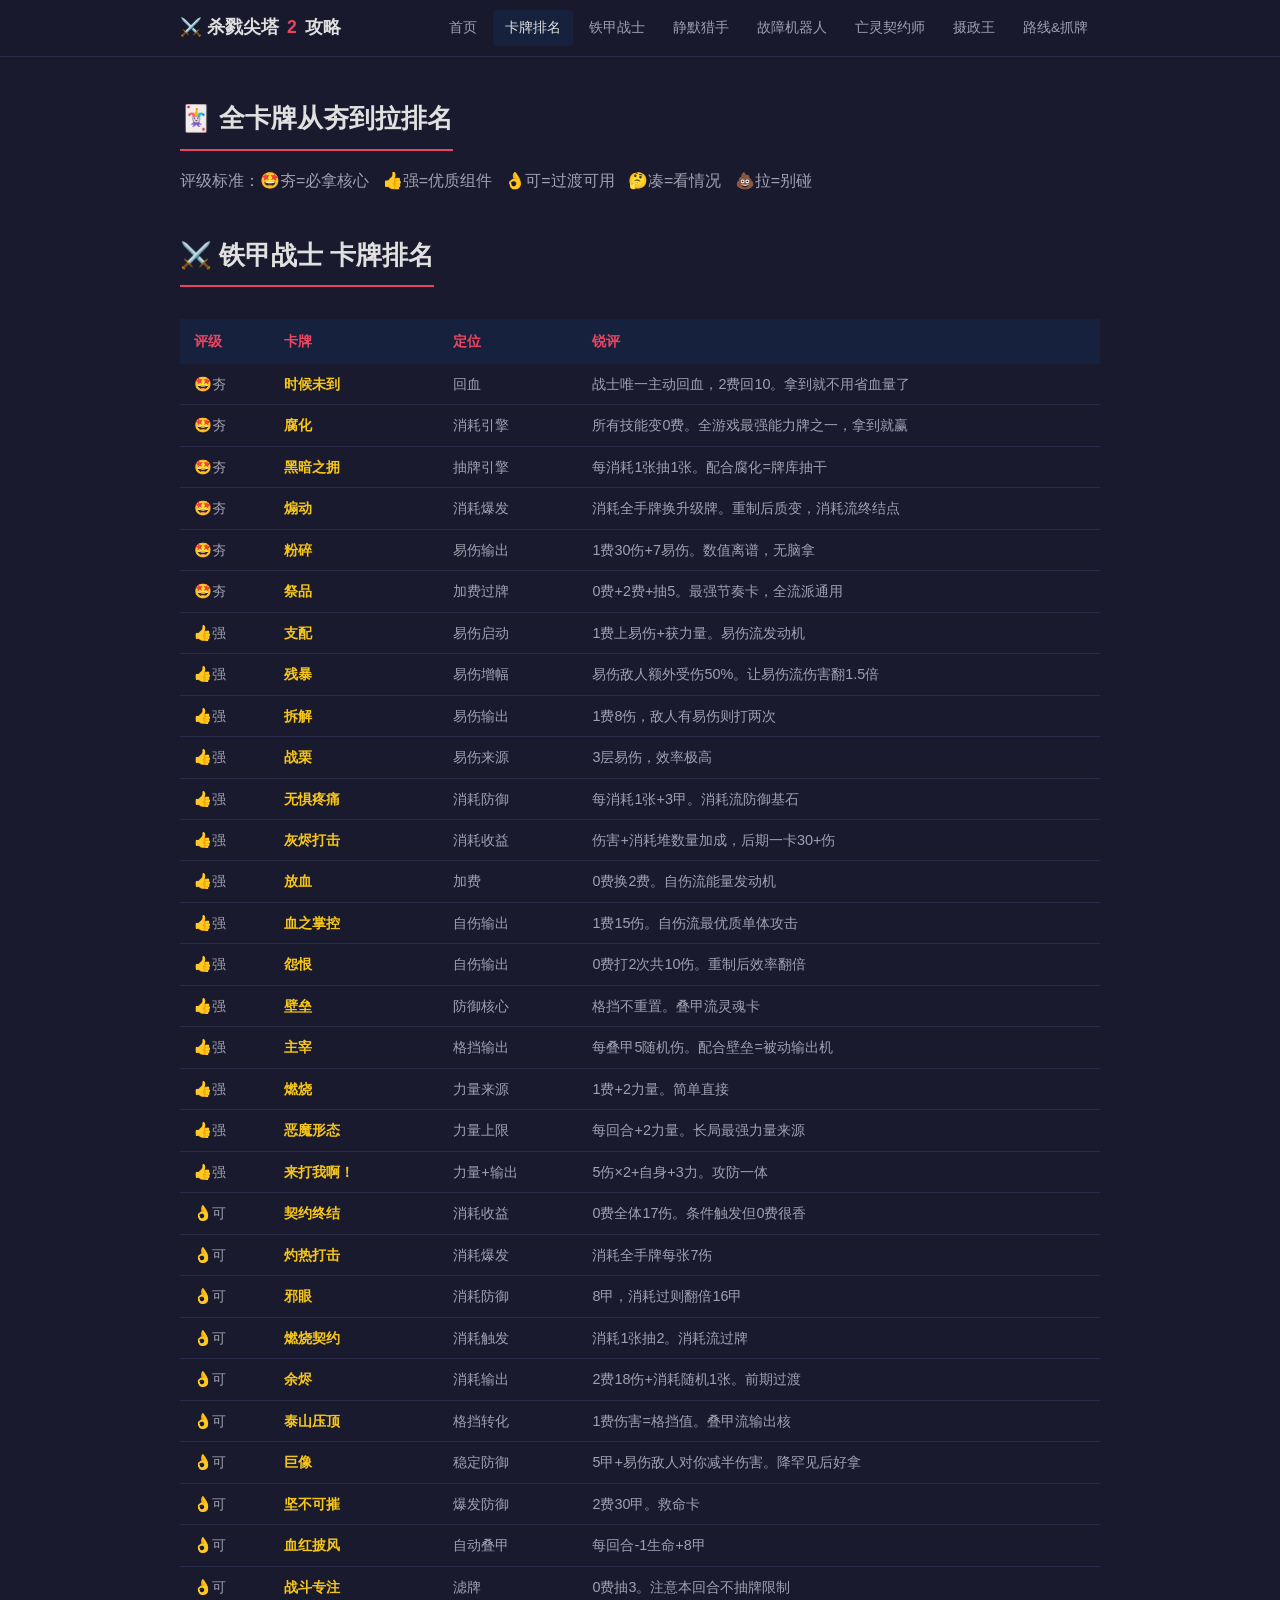
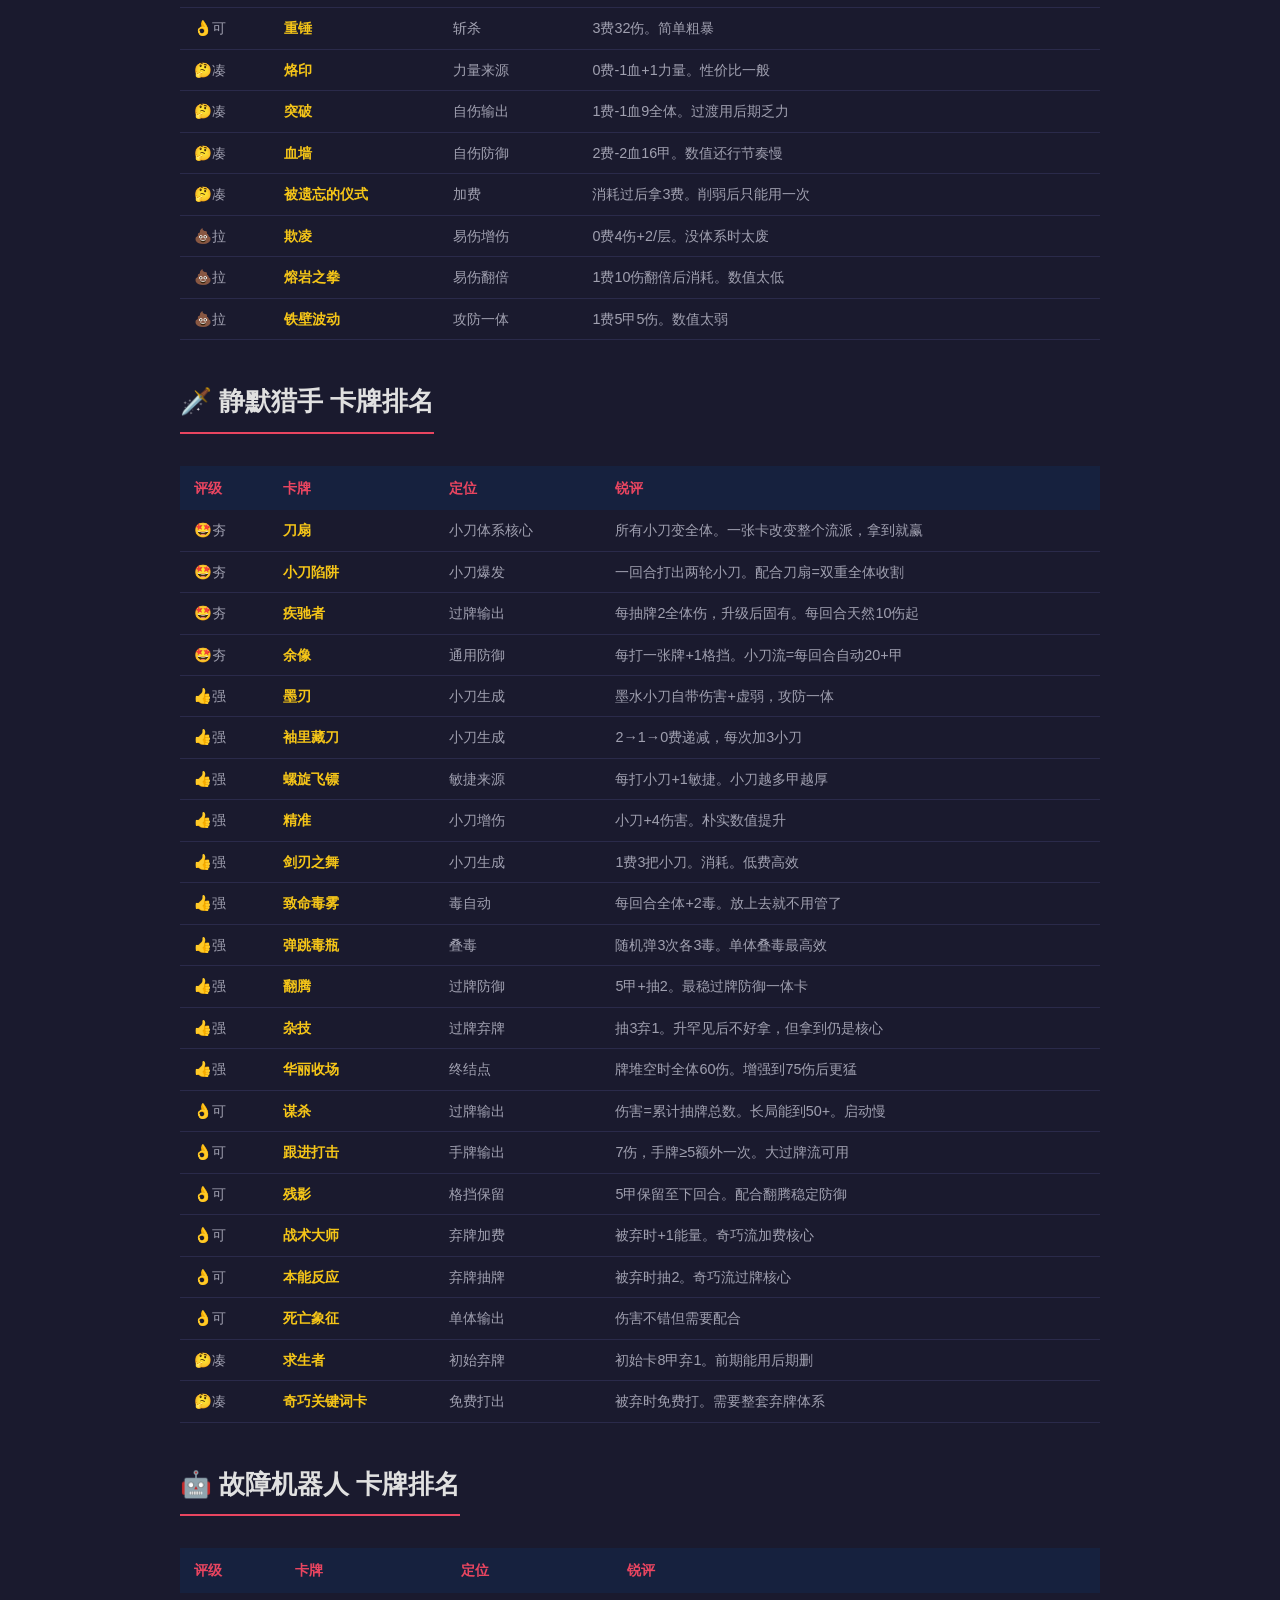
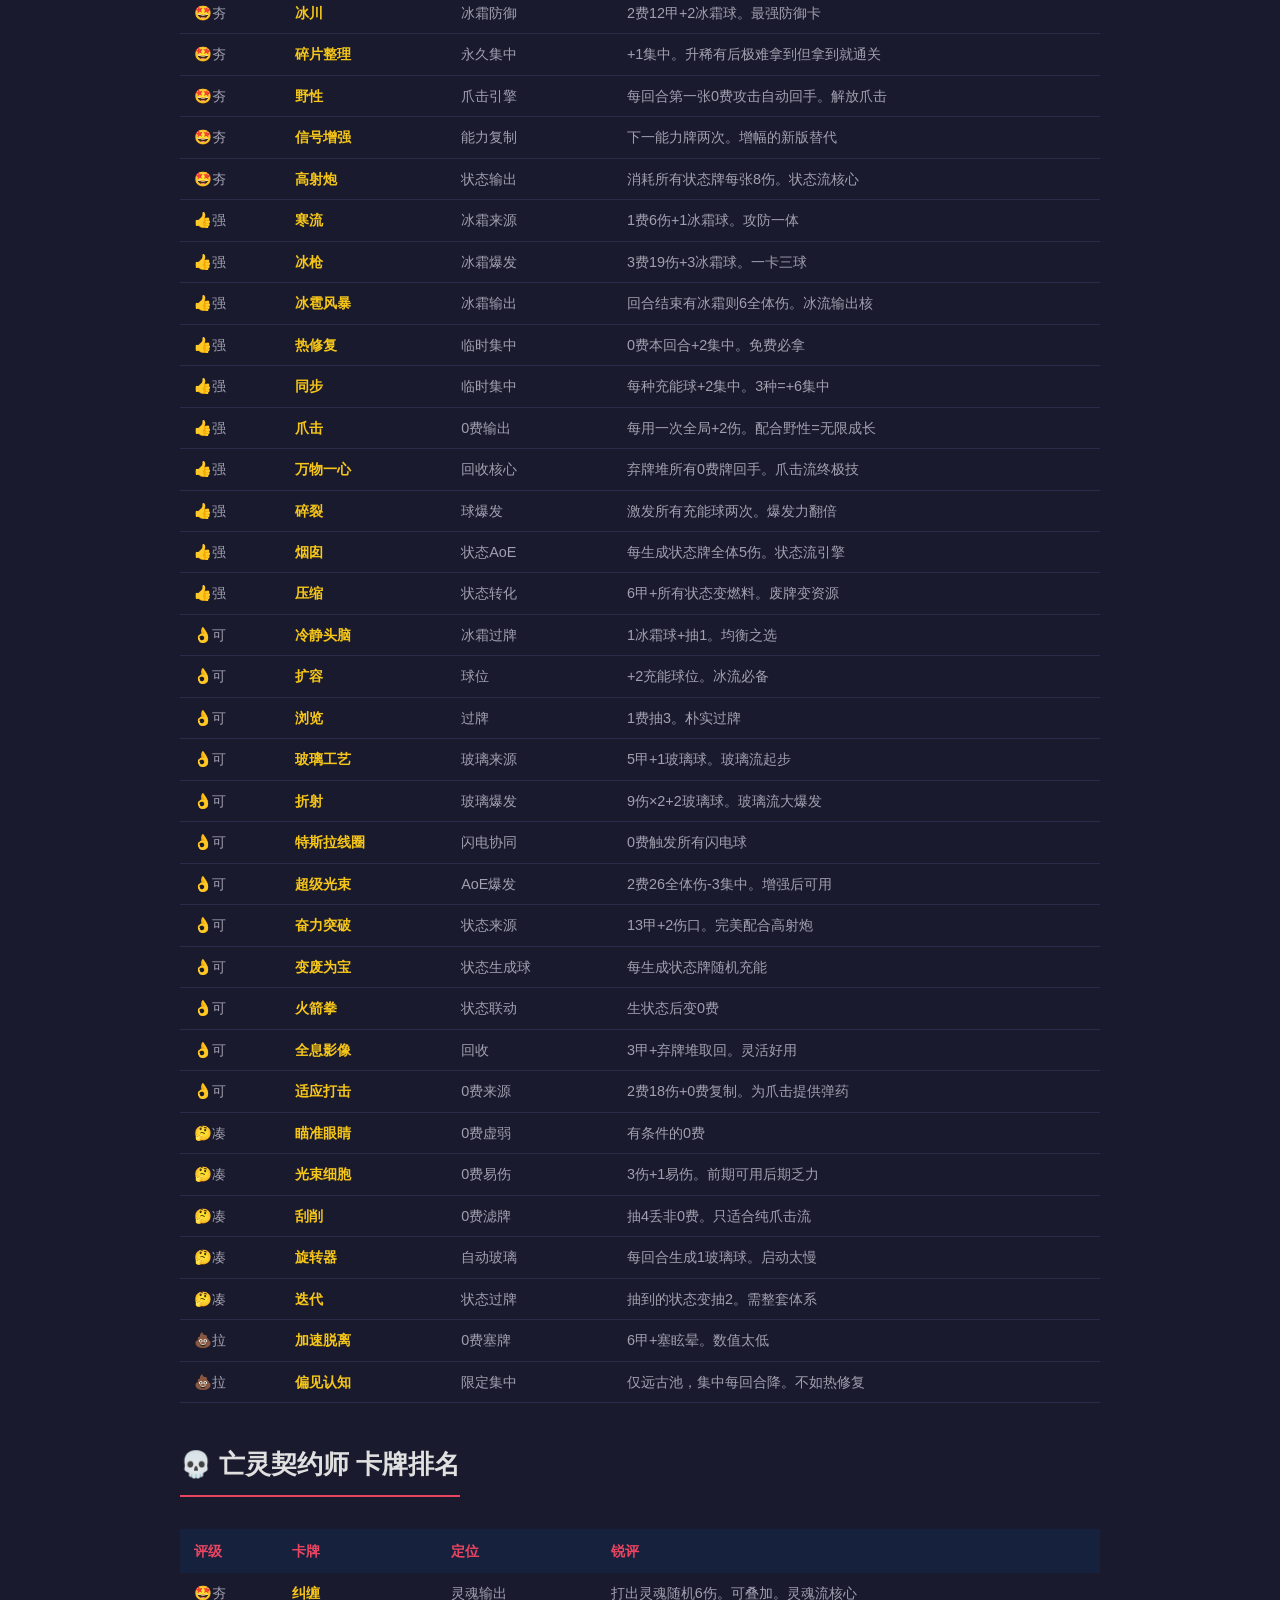
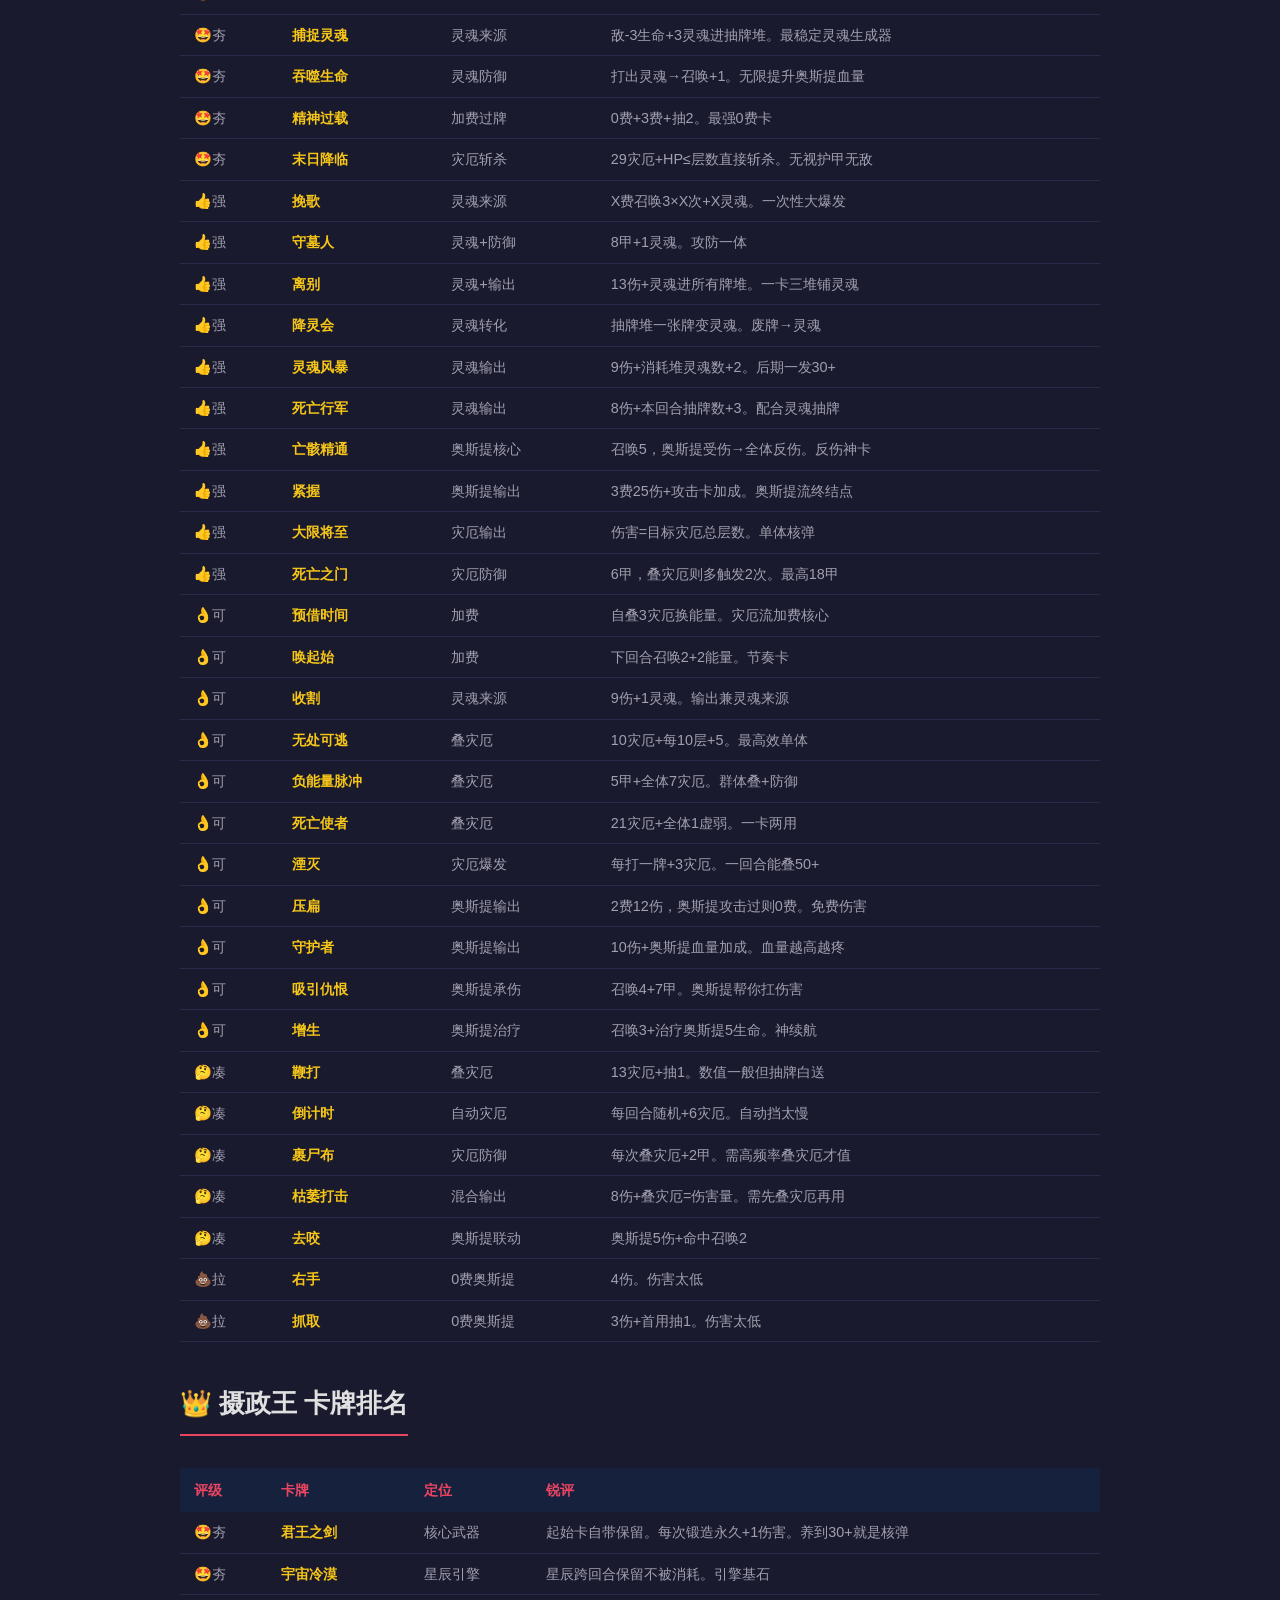
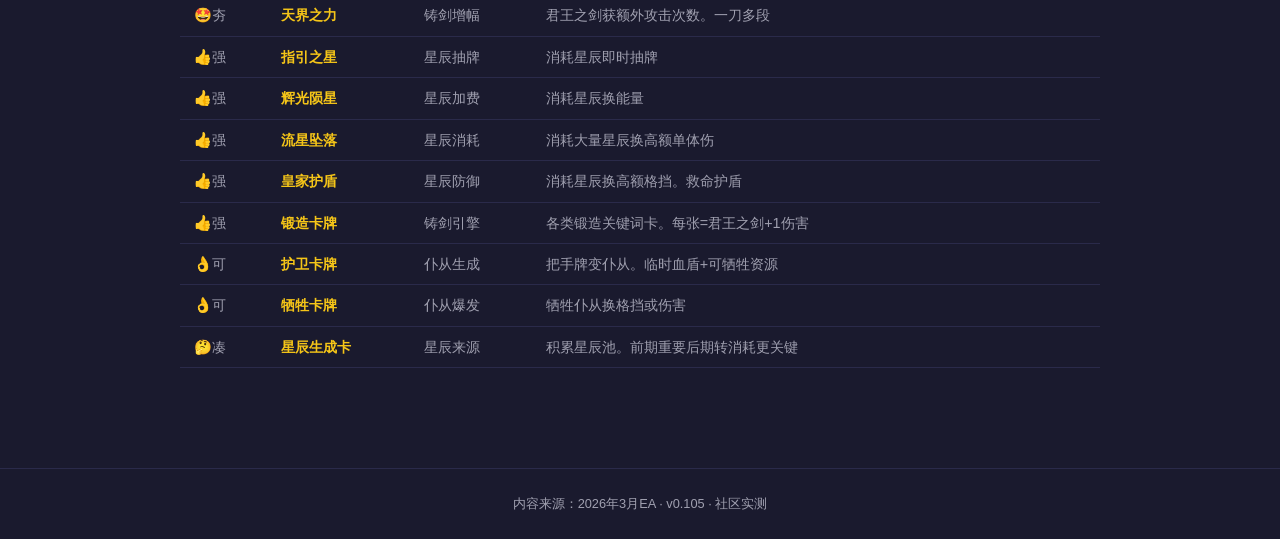
==== cards.html @ 52ce980d "新增独立卡牌排名页 + 修正奇巧/催化剂 + 更新全站导航 - 新增 cards.html：五大角色全部卡牌从夯到拉排名 - 静默猎手：Sly→奇巧，移除催化剂（二代不存在） - 所有页面导航栏新增「" ====
<!DOCTYPE html>
<html lang="zh-CN">
<head>
<meta charset="UTF-8">
<meta name="viewport" content="width=device-width,initial-scale=1.0">
<title>全卡牌从夯到拉排名 - 杀戮尖塔2</title>
<meta name="description" content="杀戮尖塔2五大角色全部卡牌从夯到拉锐评排名：铁甲战士、静默猎手、故障机器人、亡灵契约师、摄政王。哪张必拿、哪张别碰。">
<meta property="og:title" content="全卡牌从夯到拉排名 - 杀戮尖塔2">
<meta property="og:description" content="五大角色全卡牌锐评：🤩夯必拿、👍强推荐、👌可过渡、🤔凑凑合合、💩拉别碰。">
<meta property="og:type" content="website"><meta property="og:locale" content="zh_CN">
<link rel="canonical" href="https://ksp1026-glitch.github.io/slay-the-spire2-guide/cards.html">
<link rel="stylesheet" href="style.css">
</head>
<body>
<nav class="navbar"><div class="inner">
<a href="index.html" class="logo">⚔️ 杀戮尖塔<span>2</span> 攻略</a>
<div class="nav-links">
<a href="index.html">首页</a><a href="cards.html" class="active">卡牌排名</a><a href="ironclad.html">铁甲战士</a><a href="silent.html">静默猎手</a><a href="defect.html">故障机器人</a><a href="necrobinder.html">亡灵契约师</a><a href="regent.html">摄政王</a><a href="strategy.html">路线&抓牌</a>
</div></div></nav>
<div class="content" style="margin-top:30px;">

<div class="section">
<h2>🃏 全卡牌从夯到拉排名</h2>
<p>评级标准：🤩夯=必拿核心 &nbsp; 👍强=优质组件 &nbsp; 👌可=过渡可用 &nbsp; 🤔凑=看情况 &nbsp; 💩拉=别碰</p>
</div>

<!-- 铁甲战士 -->
<div class="section">
<h2>⚔️ 铁甲战士 卡牌排名</h2>
<table class="card-table">
<thead><tr><th>评级</th><th>卡牌</th><th>定位</th><th>锐评</th></tr></thead>
<tbody>
<tr><td>🤩夯</td><td class="card-name">时候未到</td><td>回血</td><td>战士唯一主动回血，2费回10。拿到就不用省血量了</td></tr>
<tr><td>🤩夯</td><td class="card-name">腐化</td><td>消耗引擎</td><td>所有技能变0费。全游戏最强能力牌之一，拿到就赢</td></tr>
<tr><td>🤩夯</td><td class="card-name">黑暗之拥</td><td>抽牌引擎</td><td>每消耗1张抽1张。配合腐化=牌库抽干</td></tr>
<tr><td>🤩夯</td><td class="card-name">煽动</td><td>消耗爆发</td><td>消耗全手牌换升级牌。重制后质变，消耗流终结点</td></tr>
<tr><td>🤩夯</td><td class="card-name">粉碎</td><td>易伤输出</td><td>1费30伤+7易伤。数值离谱，无脑拿</td></tr>
<tr><td>🤩夯</td><td class="card-name">祭品</td><td>加费过牌</td><td>0费+2费+抽5。最强节奏卡，全流派通用</td></tr>
<tr><td>👍强</td><td class="card-name">支配</td><td>易伤启动</td><td>1费上易伤+获力量。易伤流发动机</td></tr>
<tr><td>👍强</td><td class="card-name">残暴</td><td>易伤增幅</td><td>易伤敌人额外受伤50%。让易伤流伤害翻1.5倍</td></tr>
<tr><td>👍强</td><td class="card-name">拆解</td><td>易伤输出</td><td>1费8伤，敌人有易伤则打两次</td></tr>
<tr><td>👍强</td><td class="card-name">战栗</td><td>易伤来源</td><td>3层易伤，效率极高</td></tr>
<tr><td>👍强</td><td class="card-name">无惧疼痛</td><td>消耗防御</td><td>每消耗1张+3甲。消耗流防御基石</td></tr>
<tr><td>👍强</td><td class="card-name">灰烬打击</td><td>消耗收益</td><td>伤害+消耗堆数量加成，后期一卡30+伤</td></tr>
<tr><td>👍强</td><td class="card-name">放血</td><td>加费</td><td>0费换2费。自伤流能量发动机</td></tr>
<tr><td>👍强</td><td class="card-name">血之掌控</td><td>自伤输出</td><td>1费15伤。自伤流最优质单体攻击</td></tr>
<tr><td>👍强</td><td class="card-name">怨恨</td><td>自伤输出</td><td>0费打2次共10伤。重制后效率翻倍</td></tr>
<tr><td>👍强</td><td class="card-name">壁垒</td><td>防御核心</td><td>格挡不重置。叠甲流灵魂卡</td></tr>
<tr><td>👍强</td><td class="card-name">主宰</td><td>格挡输出</td><td>每叠甲5随机伤。配合壁垒=被动输出机</td></tr>
<tr><td>👍强</td><td class="card-name">燃烧</td><td>力量来源</td><td>1费+2力量。简单直接</td></tr>
<tr><td>👍强</td><td class="card-name">恶魔形态</td><td>力量上限</td><td>每回合+2力量。长局最强力量来源</td></tr>
<tr><td>👍强</td><td class="card-name">来打我啊！</td><td>力量+输出</td><td>5伤×2+自身+3力。攻防一体</td></tr>
<tr><td>👌可</td><td class="card-name">契约终结</td><td>消耗收益</td><td>0费全体17伤。条件触发但0费很香</td></tr>
<tr><td>👌可</td><td class="card-name">灼热打击</td><td>消耗爆发</td><td>消耗全手牌每张7伤</td></tr>
<tr><td>👌可</td><td class="card-name">邪眼</td><td>消耗防御</td><td>8甲，消耗过则翻倍16甲</td></tr>
<tr><td>👌可</td><td class="card-name">燃烧契约</td><td>消耗触发</td><td>消耗1张抽2。消耗流过牌</td></tr>
<tr><td>👌可</td><td class="card-name">余烬</td><td>消耗输出</td><td>2费18伤+消耗随机1张。前期过渡</td></tr>
<tr><td>👌可</td><td class="card-name">泰山压顶</td><td>格挡转化</td><td>1费伤害=格挡值。叠甲流输出核</td></tr>
<tr><td>👌可</td><td class="card-name">巨像</td><td>稳定防御</td><td>5甲+易伤敌人对你减半伤害。降罕见后好拿</td></tr>
<tr><td>👌可</td><td class="card-name">坚不可摧</td><td>爆发防御</td><td>2费30甲。救命卡</td></tr>
<tr><td>👌可</td><td class="card-name">血红披风</td><td>自动叠甲</td><td>每回合-1生命+8甲</td></tr>
<tr><td>👌可</td><td class="card-name">战斗专注</td><td>滤牌</td><td>0费抽3。注意本回合不抽牌限制</td></tr>
<tr><td>👌可</td><td class="card-name">重锤</td><td>斩杀</td><td>3费32伤。简单粗暴</td></tr>
<tr><td>🤔凑</td><td class="card-name">烙印</td><td>力量来源</td><td>0费-1血+1力量。性价比一般</td></tr>
<tr><td>🤔凑</td><td class="card-name">突破</td><td>自伤输出</td><td>1费-1血9全体。过渡用后期乏力</td></tr>
<tr><td>🤔凑</td><td class="card-name">血墙</td><td>自伤防御</td><td>2费-2血16甲。数值还行节奏慢</td></tr>
<tr><td>🤔凑</td><td class="card-name">被遗忘的仪式</td><td>加费</td><td>消耗过后拿3费。削弱后只能用一次</td></tr>
<tr><td>💩拉</td><td class="card-name">欺凌</td><td>易伤增伤</td><td>0费4伤+2/层。没体系时太废</td></tr>
<tr><td>💩拉</td><td class="card-name">熔岩之拳</td><td>易伤翻倍</td><td>1费10伤翻倍后消耗。数值太低</td></tr>
<tr><td>💩拉</td><td class="card-name">铁壁波动</td><td>攻防一体</td><td>1费5甲5伤。数值太弱</td></tr>
</tbody>
</table>
</div>

<!-- 静默猎手 -->
<div class="section">
<h2>🗡️ 静默猎手 卡牌排名</h2>
<table class="card-table">
<thead><tr><th>评级</th><th>卡牌</th><th>定位</th><th>锐评</th></tr></thead>
<tbody>
<tr><td>🤩夯</td><td class="card-name">刀扇</td><td>小刀体系核心</td><td>所有小刀变全体。一张卡改变整个流派，拿到就赢</td></tr>
<tr><td>🤩夯</td><td class="card-name">小刀陷阱</td><td>小刀爆发</td><td>一回合打出两轮小刀。配合刀扇=双重全体收割</td></tr>
<tr><td>🤩夯</td><td class="card-name">疾驰者</td><td>过牌输出</td><td>每抽牌2全体伤，升级后固有。每回合天然10伤起</td></tr>
<tr><td>🤩夯</td><td class="card-name">余像</td><td>通用防御</td><td>每打一张牌+1格挡。小刀流=每回合自动20+甲</td></tr>
<tr><td>👍强</td><td class="card-name">墨刃</td><td>小刀生成</td><td>墨水小刀自带伤害+虚弱，攻防一体</td></tr>
<tr><td>👍强</td><td class="card-name">袖里藏刀</td><td>小刀生成</td><td>2→1→0费递减，每次加3小刀</td></tr>
<tr><td>👍强</td><td class="card-name">螺旋飞镖</td><td>敏捷来源</td><td>每打小刀+1敏捷。小刀越多甲越厚</td></tr>
<tr><td>👍强</td><td class="card-name">精准</td><td>小刀增伤</td><td>小刀+4伤害。朴实数值提升</td></tr>
<tr><td>👍强</td><td class="card-name">剑刃之舞</td><td>小刀生成</td><td>1费3把小刀。消耗。低费高效</td></tr>
<tr><td>👍强</td><td class="card-name">致命毒雾</td><td>毒自动</td><td>每回合全体+2毒。放上去就不用管了</td></tr>
<tr><td>👍强</td><td class="card-name">弹跳毒瓶</td><td>叠毒</td><td>随机弹3次各3毒。单体叠毒最高效</td></tr>
<tr><td>👍强</td><td class="card-name">翻腾</td><td>过牌防御</td><td>5甲+抽2。最稳过牌防御一体卡</td></tr>
<tr><td>👍强</td><td class="card-name">杂技</td><td>过牌弃牌</td><td>抽3弃1。升罕见后不好拿，但拿到仍是核心</td></tr>
<tr><td>👍强</td><td class="card-name">华丽收场</td><td>终结点</td><td>牌堆空时全体60伤。增强到75伤后更猛</td></tr>
<tr><td>👌可</td><td class="card-name">谋杀</td><td>过牌输出</td><td>伤害=累计抽牌总数。长局能到50+。启动慢</td></tr>
<tr><td>👌可</td><td class="card-name">跟进打击</td><td>手牌输出</td><td>7伤，手牌≥5额外一次。大过牌流可用</td></tr>
<tr><td>👌可</td><td class="card-name">残影</td><td>格挡保留</td><td>5甲保留至下回合。配合翻腾稳定防御</td></tr>
<tr><td>👌可</td><td class="card-name">战术大师</td><td>弃牌加费</td><td>被弃时+1能量。奇巧流加费核心</td></tr>
<tr><td>👌可</td><td class="card-name">本能反应</td><td>弃牌抽牌</td><td>被弃时抽2。奇巧流过牌核心</td></tr>
<tr><td>👌可</td><td class="card-name">死亡象征</td><td>单体输出</td><td>伤害不错但需要配合</td></tr>
<tr><td>🤔凑</td><td class="card-name">求生者</td><td>初始弃牌</td><td>初始卡8甲弃1。前期能用后期删</td></tr>
<tr><td>🤔凑</td><td class="card-name">奇巧关键词卡</td><td>免费打出</td><td>被弃时免费打。需要整套弃牌体系</td></tr>
</tbody>
</table>
</div>

<!-- 故障机器人 -->
<div class="section">
<h2>🤖 故障机器人 卡牌排名</h2>
<table class="card-table">
<thead><tr><th>评级</th><th>卡牌</th><th>定位</th><th>锐评</th></tr></thead>
<tbody>
<tr><td>🤩夯</td><td class="card-name">冰川</td><td>冰霜防御</td><td>2费12甲+2冰霜球。最强防御卡</td></tr>
<tr><td>🤩夯</td><td class="card-name">碎片整理</td><td>永久集中</td><td>+1集中。升稀有后极难拿到但拿到就通关</td></tr>
<tr><td>🤩夯</td><td class="card-name">野性</td><td>爪击引擎</td><td>每回合第一张0费攻击自动回手。解放爪击</td></tr>
<tr><td>🤩夯</td><td class="card-name">信号增强</td><td>能力复制</td><td>下一能力牌两次。增幅的新版替代</td></tr>
<tr><td>🤩夯</td><td class="card-name">高射炮</td><td>状态输出</td><td>消耗所有状态牌每张8伤。状态流核心</td></tr>
<tr><td>👍强</td><td class="card-name">寒流</td><td>冰霜来源</td><td>1费6伤+1冰霜球。攻防一体</td></tr>
<tr><td>👍强</td><td class="card-name">冰枪</td><td>冰霜爆发</td><td>3费19伤+3冰霜球。一卡三球</td></tr>
<tr><td>👍强</td><td class="card-name">冰雹风暴</td><td>冰霜输出</td><td>回合结束有冰霜则6全体伤。冰流输出核</td></tr>
<tr><td>👍强</td><td class="card-name">热修复</td><td>临时集中</td><td>0费本回合+2集中。免费必拿</td></tr>
<tr><td>👍强</td><td class="card-name">同步</td><td>临时集中</td><td>每种充能球+2集中。3种=+6集中</td></tr>
<tr><td>👍强</td><td class="card-name">爪击</td><td>0费输出</td><td>每用一次全局+2伤。配合野性=无限成长</td></tr>
<tr><td>👍强</td><td class="card-name">万物一心</td><td>回收核心</td><td>弃牌堆所有0费牌回手。爪击流终极技</td></tr>
<tr><td>👍强</td><td class="card-name">碎裂</td><td>球爆发</td><td>激发所有充能球两次。爆发力翻倍</td></tr>
<tr><td>👍强</td><td class="card-name">烟囱</td><td>状态AoE</td><td>每生成状态牌全体5伤。状态流引擎</td></tr>
<tr><td>👍强</td><td class="card-name">压缩</td><td>状态转化</td><td>6甲+所有状态变燃料。废牌变资源</td></tr>
<tr><td>👌可</td><td class="card-name">冷静头脑</td><td>冰霜过牌</td><td>1冰霜球+抽1。均衡之选</td></tr>
<tr><td>👌可</td><td class="card-name">扩容</td><td>球位</td><td>+2充能球位。冰流必备</td></tr>
<tr><td>👌可</td><td class="card-name">浏览</td><td>过牌</td><td>1费抽3。朴实过牌</td></tr>
<tr><td>👌可</td><td class="card-name">玻璃工艺</td><td>玻璃来源</td><td>5甲+1玻璃球。玻璃流起步</td></tr>
<tr><td>👌可</td><td class="card-name">折射</td><td>玻璃爆发</td><td>9伤×2+2玻璃球。玻璃流大爆发</td></tr>
<tr><td>👌可</td><td class="card-name">特斯拉线圈</td><td>闪电协同</td><td>0费触发所有闪电球</td></tr>
<tr><td>👌可</td><td class="card-name">超级光束</td><td>AoE爆发</td><td>2费26全体伤-3集中。增强后可用</td></tr>
<tr><td>👌可</td><td class="card-name">奋力突破</td><td>状态来源</td><td>13甲+2伤口。完美配合高射炮</td></tr>
<tr><td>👌可</td><td class="card-name">变废为宝</td><td>状态生成球</td><td>每生成状态牌随机充能</td></tr>
<tr><td>👌可</td><td class="card-name">火箭拳</td><td>状态联动</td><td>生状态后变0费</td></tr>
<tr><td>👌可</td><td class="card-name">全息影像</td><td>回收</td><td>3甲+弃牌堆取回。灵活好用</td></tr>
<tr><td>👌可</td><td class="card-name">适应打击</td><td>0费来源</td><td>2费18伤+0费复制。为爪击提供弹药</td></tr>
<tr><td>🤔凑</td><td class="card-name">瞄准眼睛</td><td>0费虚弱</td><td>有条件的0费</td></tr>
<tr><td>🤔凑</td><td class="card-name">光束细胞</td><td>0费易伤</td><td>3伤+1易伤。前期可用后期乏力</td></tr>
<tr><td>🤔凑</td><td class="card-name">刮削</td><td>0费滤牌</td><td>抽4丢非0费。只适合纯爪击流</td></tr>
<tr><td>🤔凑</td><td class="card-name">旋转器</td><td>自动玻璃</td><td>每回合生成1玻璃球。启动太慢</td></tr>
<tr><td>🤔凑</td><td class="card-name">迭代</td><td>状态过牌</td><td>抽到的状态变抽2。需整套体系</td></tr>
<tr><td>💩拉</td><td class="card-name">加速脱离</td><td>0费塞牌</td><td>6甲+塞眩晕。数值太低</td></tr>
<tr><td>💩拉</td><td class="card-name">偏见认知</td><td>限定集中</td><td>仅远古池，集中每回合降。不如热修复</td></tr>
</tbody>
</table>
</div>

<!-- 亡灵契约师 -->
<div class="section">
<h2>💀 亡灵契约师 卡牌排名</h2>
<table class="card-table">
<thead><tr><th>评级</th><th>卡牌</th><th>定位</th><th>锐评</th></tr></thead>
<tbody>
<tr><td>🤩夯</td><td class="card-name">纠缠</td><td>灵魂输出</td><td>打出灵魂随机6伤。可叠加。灵魂流核心</td></tr>
<tr><td>🤩夯</td><td class="card-name">捕捉灵魂</td><td>灵魂来源</td><td>敌-3生命+3灵魂进抽牌堆。最稳定灵魂生成器</td></tr>
<tr><td>🤩夯</td><td class="card-name">吞噬生命</td><td>灵魂防御</td><td>打出灵魂→召唤+1。无限提升奥斯提血量</td></tr>
<tr><td>🤩夯</td><td class="card-name">精神过载</td><td>加费过牌</td><td>0费+3费+抽2。最强0费卡</td></tr>
<tr><td>🤩夯</td><td class="card-name">末日降临</td><td>灾厄斩杀</td><td>29灾厄+HP≤层数直接斩杀。无视护甲无敌</td></tr>
<tr><td>👍强</td><td class="card-name">挽歌</td><td>灵魂来源</td><td>X费召唤3×X次+X灵魂。一次性大爆发</td></tr>
<tr><td>👍强</td><td class="card-name">守墓人</td><td>灵魂+防御</td><td>8甲+1灵魂。攻防一体</td></tr>
<tr><td>👍强</td><td class="card-name">离别</td><td>灵魂+输出</td><td>13伤+灵魂进所有牌堆。一卡三堆铺灵魂</td></tr>
<tr><td>👍强</td><td class="card-name">降灵会</td><td>灵魂转化</td><td>抽牌堆一张牌变灵魂。废牌→灵魂</td></tr>
<tr><td>👍强</td><td class="card-name">灵魂风暴</td><td>灵魂输出</td><td>9伤+消耗堆灵魂数+2。后期一发30+</td></tr>
<tr><td>👍强</td><td class="card-name">死亡行军</td><td>灵魂输出</td><td>8伤+本回合抽牌数+3。配合灵魂抽牌</td></tr>
<tr><td>👍强</td><td class="card-name">亡骸精通</td><td>奥斯提核心</td><td>召唤5，奥斯提受伤→全体反伤。反伤神卡</td></tr>
<tr><td>👍强</td><td class="card-name">紧握</td><td>奥斯提输出</td><td>3费25伤+攻击卡加成。奥斯提流终结点</td></tr>
<tr><td>👍强</td><td class="card-name">大限将至</td><td>灾厄输出</td><td>伤害=目标灾厄总层数。单体核弹</td></tr>
<tr><td>👍强</td><td class="card-name">死亡之门</td><td>灾厄防御</td><td>6甲，叠灾厄则多触发2次。最高18甲</td></tr>
<tr><td>👌可</td><td class="card-name">预借时间</td><td>加费</td><td>自叠3灾厄换能量。灾厄流加费核心</td></tr>
<tr><td>👌可</td><td class="card-name">唤起始</td><td>加费</td><td>下回合召唤2+2能量。节奏卡</td></tr>
<tr><td>👌可</td><td class="card-name">收割</td><td>灵魂来源</td><td>9伤+1灵魂。输出兼灵魂来源</td></tr>
<tr><td>👌可</td><td class="card-name">无处可逃</td><td>叠灾厄</td><td>10灾厄+每10层+5。最高效单体</td></tr>
<tr><td>👌可</td><td class="card-name">负能量脉冲</td><td>叠灾厄</td><td>5甲+全体7灾厄。群体叠+防御</td></tr>
<tr><td>👌可</td><td class="card-name">死亡使者</td><td>叠灾厄</td><td>21灾厄+全体1虚弱。一卡两用</td></tr>
<tr><td>👌可</td><td class="card-name">湮灭</td><td>灾厄爆发</td><td>每打一牌+3灾厄。一回合能叠50+</td></tr>
<tr><td>👌可</td><td class="card-name">压扁</td><td>奥斯提输出</td><td>2费12伤，奥斯提攻击过则0费。免费伤害</td></tr>
<tr><td>👌可</td><td class="card-name">守护者</td><td>奥斯提输出</td><td>10伤+奥斯提血量加成。血量越高越疼</td></tr>
<tr><td>👌可</td><td class="card-name">吸引仇恨</td><td>奥斯提承伤</td><td>召唤4+7甲。奥斯提帮你扛伤害</td></tr>
<tr><td>👌可</td><td class="card-name">增生</td><td>奥斯提治疗</td><td>召唤3+治疗奥斯提5生命。神续航</td></tr>
<tr><td>🤔凑</td><td class="card-name">鞭打</td><td>叠灾厄</td><td>13灾厄+抽1。数值一般但抽牌白送</td></tr>
<tr><td>🤔凑</td><td class="card-name">倒计时</td><td>自动灾厄</td><td>每回合随机+6灾厄。自动挡太慢</td></tr>
<tr><td>🤔凑</td><td class="card-name">裹尸布</td><td>灾厄防御</td><td>每次叠灾厄+2甲。需高频率叠灾厄才值</td></tr>
<tr><td>🤔凑</td><td class="card-name">枯萎打击</td><td>混合输出</td><td>8伤+叠灾厄=伤害量。需先叠灾厄再用</td></tr>
<tr><td>🤔凑</td><td class="card-name">去咬</td><td>奥斯提联动</td><td>奥斯提5伤+命中召唤2</td></tr>
<tr><td>💩拉</td><td class="card-name">右手</td><td>0费奥斯提</td><td>4伤。伤害太低</td></tr>
<tr><td>💩拉</td><td class="card-name">抓取</td><td>0费奥斯提</td><td>3伤+首用抽1。伤害太低</td></tr>
</tbody>
</table>
</div>

<!-- 摄政王 -->
<div class="section">
<h2>👑 摄政王 卡牌排名</h2>
<table class="card-table">
<thead><tr><th>评级</th><th>卡牌</th><th>定位</th><th>锐评</th></tr></thead>
<tbody>
<tr><td>🤩夯</td><td class="card-name">君王之剑</td><td>核心武器</td><td>起始卡自带保留。每次锻造永久+1伤害。养到30+就是核弹</td></tr>
<tr><td>🤩夯</td><td class="card-name">宇宙冷漠</td><td>星辰引擎</td><td>星辰跨回合保留不被消耗。引擎基石</td></tr>
<tr><td>🤩夯</td><td class="card-name">天界之力</td><td>铸剑增幅</td><td>君王之剑获额外攻击次数。一刀多段</td></tr>
<tr><td>👍强</td><td class="card-name">指引之星</td><td>星辰抽牌</td><td>消耗星辰即时抽牌</td></tr>
<tr><td>👍强</td><td class="card-name">辉光陨星</td><td>星辰加费</td><td>消耗星辰换能量</td></tr>
<tr><td>👍强</td><td class="card-name">流星坠落</td><td>星辰消耗</td><td>消耗大量星辰换高额单体伤</td></tr>
<tr><td>👍强</td><td class="card-name">皇家护盾</td><td>星辰防御</td><td>消耗星辰换高额格挡。救命护盾</td></tr>
<tr><td>👍强</td><td class="card-name">锻造卡牌</td><td>铸剑引擎</td><td>各类锻造关键词卡。每张=君王之剑+1伤害</td></tr>
<tr><td>👌可</td><td class="card-name">护卫卡牌</td><td>仆从生成</td><td>把手牌变仆从。临时血盾+可牺牲资源</td></tr>
<tr><td>👌可</td><td class="card-name">牺牲卡牌</td><td>仆从爆发</td><td>牺牲仆从换格挡或伤害</td></tr>
<tr><td>🤔凑</td><td class="card-name">星辰生成卡</td><td>星辰来源</td><td>积累星辰池。前期重要后期转消耗更关键</td></tr>
</tbody>
</table>
</div>

</div>
<footer class="footer"><p>内容来源：2026年3月EA · v0.105 · 社区实测</p></footer>
</body>
</html>
---- style.css ----
* {
  margin: 0;
  padding: 0;
  box-sizing: border-box;
}

:root {
  --bg: #1a1a2e;
  --bg-card: #16213e;
  --bg-card-hover: #1c2a4a;
  --text: #e0e0e0;
  --text-muted: #a0a0b0;
  --accent: #e94560;
  --accent2: #0f3460;
  --gold: #f5c518;
  --green: #4caf50;
  --blue: #4a9eff;
  --purple: #b388ff;
  --red: #ff5252;
  --orange: #ff9100;
  --border: #2a2a4a;
  --radius: 8px;
  --max-w: 960px;
}

body {
  font-family: -apple-system, BlinkMacSystemFont, "Segoe UI", Roboto, "Helvetica Neue", Arial, sans-serif;
  background: var(--bg);
  color: var(--text);
  line-height: 1.7;
  min-height: 100vh;
}

a { color: var(--accent); text-decoration: none; }
a:hover { text-decoration: underline; }

/* ===== Navbar ===== */
.navbar {
  background: rgba(26, 26, 46, 0.95);
  backdrop-filter: blur(10px);
  border-bottom: 1px solid var(--border);
  position: sticky;
  top: 0;
  z-index: 100;
}
.navbar .inner {
  max-width: var(--max-w);
  margin: 0 auto;
  padding: 0 20px;
  display: flex;
  align-items: center;
  justify-content: space-between;
  height: 56px;
}
.navbar .logo {
  font-size: 1.1rem;
  font-weight: 700;
  color: var(--text);
  display: flex;
  align-items: center;
  gap: 8px;
}
.navbar .logo span { color: var(--accent); }
.nav-links { display: flex; gap: 4px; flex-wrap: wrap; justify-content: flex-end; }
.nav-links a {
  color: var(--text-muted);
  padding: 6px 12px;
  border-radius: 4px;
  font-size: 0.85rem;
  transition: all 0.2s;
}
.nav-links a:hover, .nav-links a.active {
  color: var(--text);
  background: var(--bg-card);
  text-decoration: none;
}

/* ===== Hero ===== */
.hero {
  text-align: center;
  padding: 60px 20px 40px;
  max-width: var(--max-w);
  margin: 0 auto;
}
.hero h1 {
  font-size: 2.5rem;
  font-weight: 800;
  margin-bottom: 12px;
  background: linear-gradient(135deg, var(--accent), var(--gold));
  -webkit-background-clip: text;
  -webkit-text-fill-color: transparent;
  background-clip: text;
}
.hero p {
  color: var(--text-muted);
  font-size: 1.1rem;
  max-width: 600px;
  margin: 0 auto;
}

/* ===== Content ===== */
.content {
  max-width: var(--max-w);
  margin: 0 auto;
  padding: 0 20px 60px;
}

/* ===== Cards ===== */
.card-grid {
  display: grid;
  grid-template-columns: repeat(auto-fill, minmax(280px, 1fr));
  gap: 16px;
  margin: 24px 0;
}
.card {
  background: var(--bg-card);
  border: 1px solid var(--border);
  border-radius: var(--radius);
  padding: 24px;
  transition: all 0.2s;
}
.card:hover {
  background: var(--bg-card-hover);
  border-color: var(--accent);
  transform: translateY(-2px);
}
.card h3 { font-size: 1.15rem; margin-bottom: 8px; color: var(--text); }
.card p { color: var(--text-muted); font-size: 0.9rem; line-height: 1.6; }
.card .tag {
  display: inline-block;
  padding: 2px 10px;
  border-radius: 100px;
  font-size: 0.75rem;
  font-weight: 600;
  margin-bottom: 10px;
}
.tag-s { background: rgba(244, 67, 54, 0.2); color: var(--red); }
.tag-a { background: rgba(255, 145, 0, 0.2); color: var(--orange); }
.tag-b { background: rgba(76, 175, 80, 0.2); color: var(--green); }
.tag-c { background: rgba(158, 158, 158, 0.2); color: #9e9e9e; }

/* ===== Tier Table ===== */
.tier-table { width: 100%; border-collapse: collapse; margin: 24px 0; border-radius: var(--radius); overflow: hidden; }
.tier-table th, .tier-table td { padding: 12px 16px; text-align: left; }
.tier-table th { background: var(--bg-card); color: var(--text-muted); font-size: 0.8rem; text-transform: uppercase; letter-spacing: 1px; }
.tier-table td { border-bottom: 1px solid var(--border); font-size: 0.95rem; }
.tier-table tr:hover td { background: var(--bg-card-hover); }
.tier-badge {
  display: inline-block;
  width: 36px;
  height: 36px;
  line-height: 36px;
  text-align: center;
  border-radius: 6px;
  font-weight: 800;
  font-size: 0.85rem;
}
.tier-s { background: var(--red); color: #fff; }
.tier-a { background: var(--orange); color: #fff; }
.tier-b { background: var(--green); color: #fff; }
.tier-c { background: #555; color: #fff; }

/* ===== Section ===== */
.section { margin: 40px 0; }
.section h2 {
  font-size: 1.6rem;
  margin-bottom: 16px;
  padding-bottom: 8px;
  border-bottom: 2px solid var(--accent);
  display: inline-block;
}
.section h3 { font-size: 1.2rem; margin: 20px 0 10px; color: var(--accent); }
.section p { margin-bottom: 12px; color: var(--text-muted); }
.section ul, .section ol { margin: 8px 0 16px 24px; color: var(--text-muted); }
.section li { margin-bottom: 6px; }
.section strong { color: var(--text); }

/* ===== Info Box ===== */
.info-box {
  background: var(--bg-card);
  border-left: 4px solid var(--accent);
  padding: 16px 20px;
  border-radius: 0 var(--radius) var(--radius) 0;
  margin: 16px 0;
  font-size: 0.9rem;
}
.info-box.warn { border-left-color: var(--orange); }
.info-box.tip { border-left-color: var(--green); }

/* ===== Card Table ===== */
.card-table {
  width: 100%;
  border-collapse: collapse;
  margin: 16px 0;
  font-size: 0.9rem;
}
.card-table th {
  background: var(--bg-card);
  padding: 10px 14px;
  text-align: left;
  color: var(--accent);
  font-weight: 600;
}
.card-table td {
  padding: 8px 14px;
  border-bottom: 1px solid var(--border);
  color: var(--text-muted);
}
.card-table tr:hover td { background: var(--bg-card-hover); }
.card-table .card-name { color: var(--gold); font-weight: 600; }

/* ===== Flow Steps ===== */
.flow-steps { counter-reset: step; list-style: none; margin: 16px 0; padding: 0; }
.flow-steps li {
  counter-increment: step;
  padding: 12px 16px 12px 52px;
  position: relative;
  margin-bottom: 8px;
  background: var(--bg-card);
  border-radius: var(--radius);
  color: var(--text-muted);
  font-size: 0.9rem;
}
.flow-steps li::before {
  content: counter(step);
  position: absolute;
  left: 12px;
  top: 10px;
  width: 28px;
  height: 28px;
  line-height: 28px;
  text-align: center;
  background: var(--accent);
  color: #fff;
  border-radius: 50%;
  font-weight: 700;
  font-size: 0.8rem;
}

/* ===== Footer ===== */
.footer {
  text-align: center;
  padding: 24px;
  color: var(--text-muted);
  font-size: 0.8rem;
  border-top: 1px solid var(--border);
}

/* ===== Responsive ===== */
@media (max-width: 768px) {
  .hero h1 { font-size: 1.8rem; }
  .nav-links { display: none; }
  .card-grid { grid-template-columns: 1fr; }
}
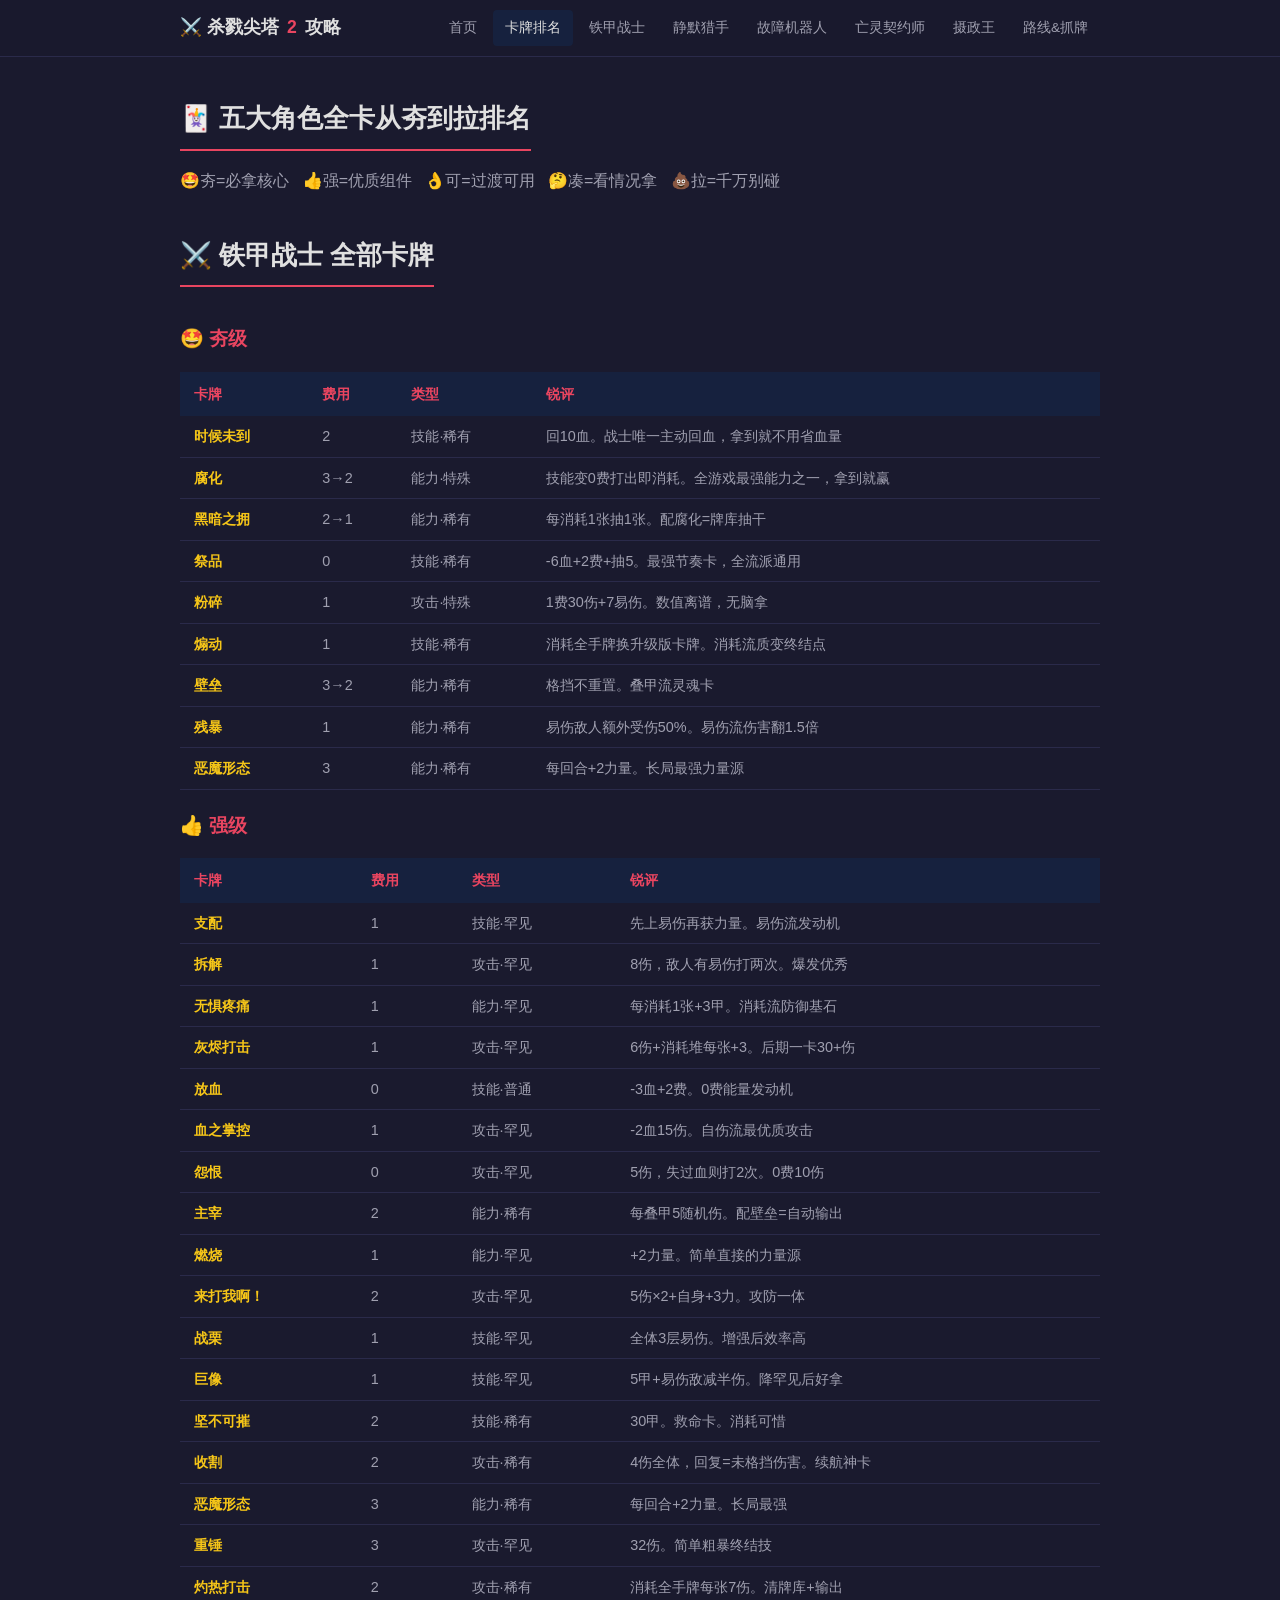
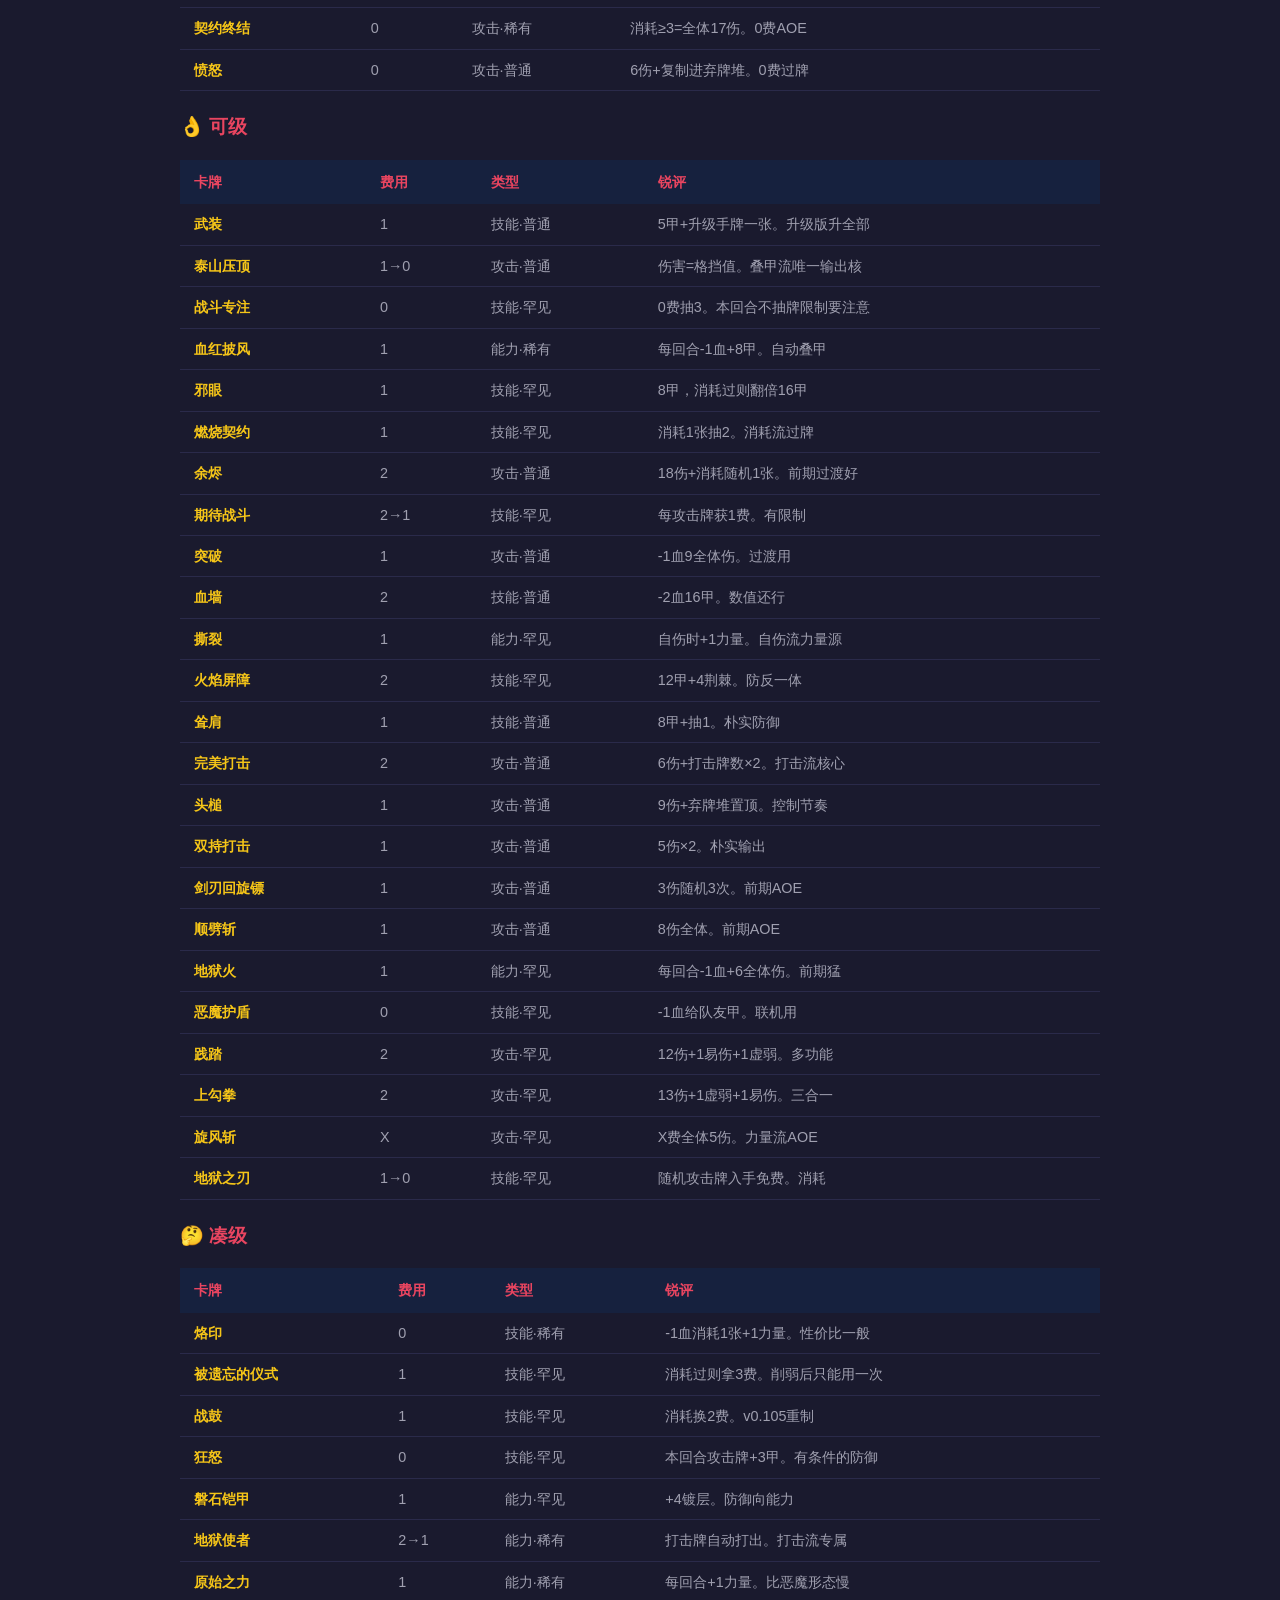
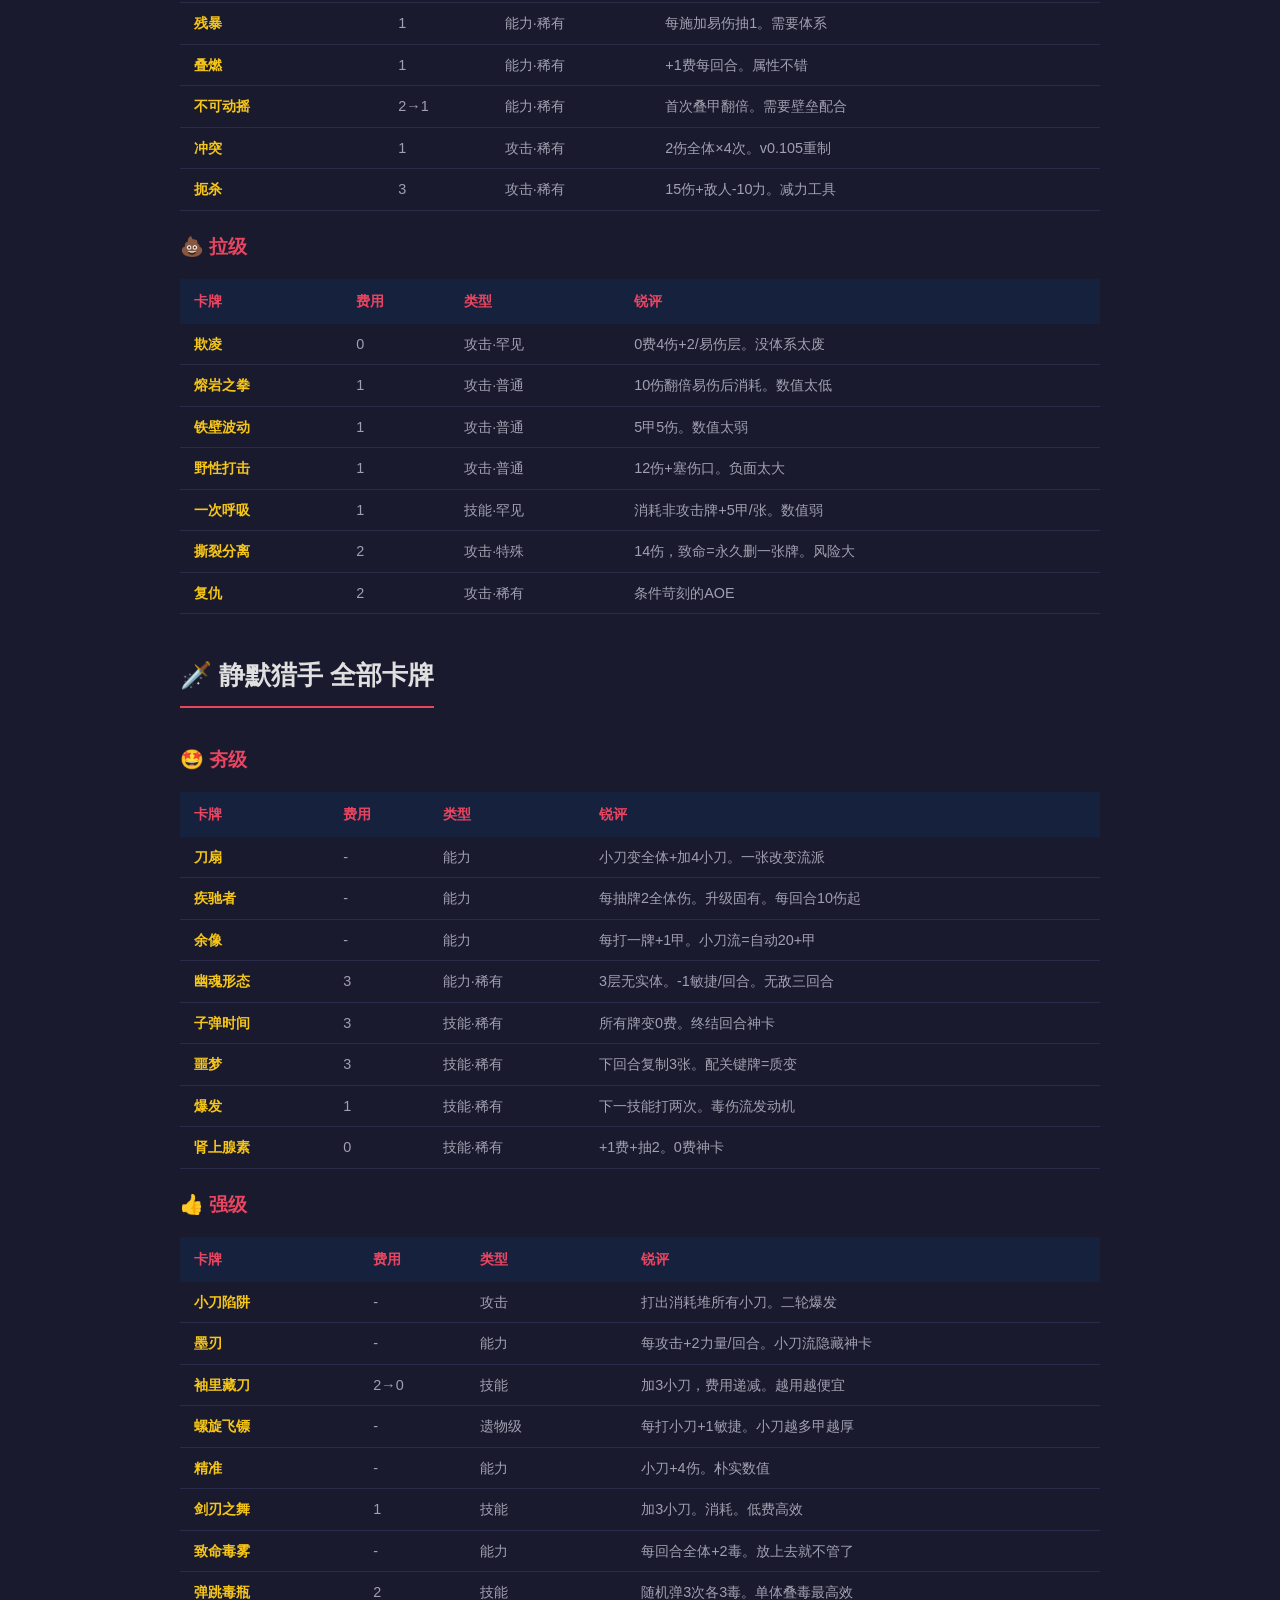
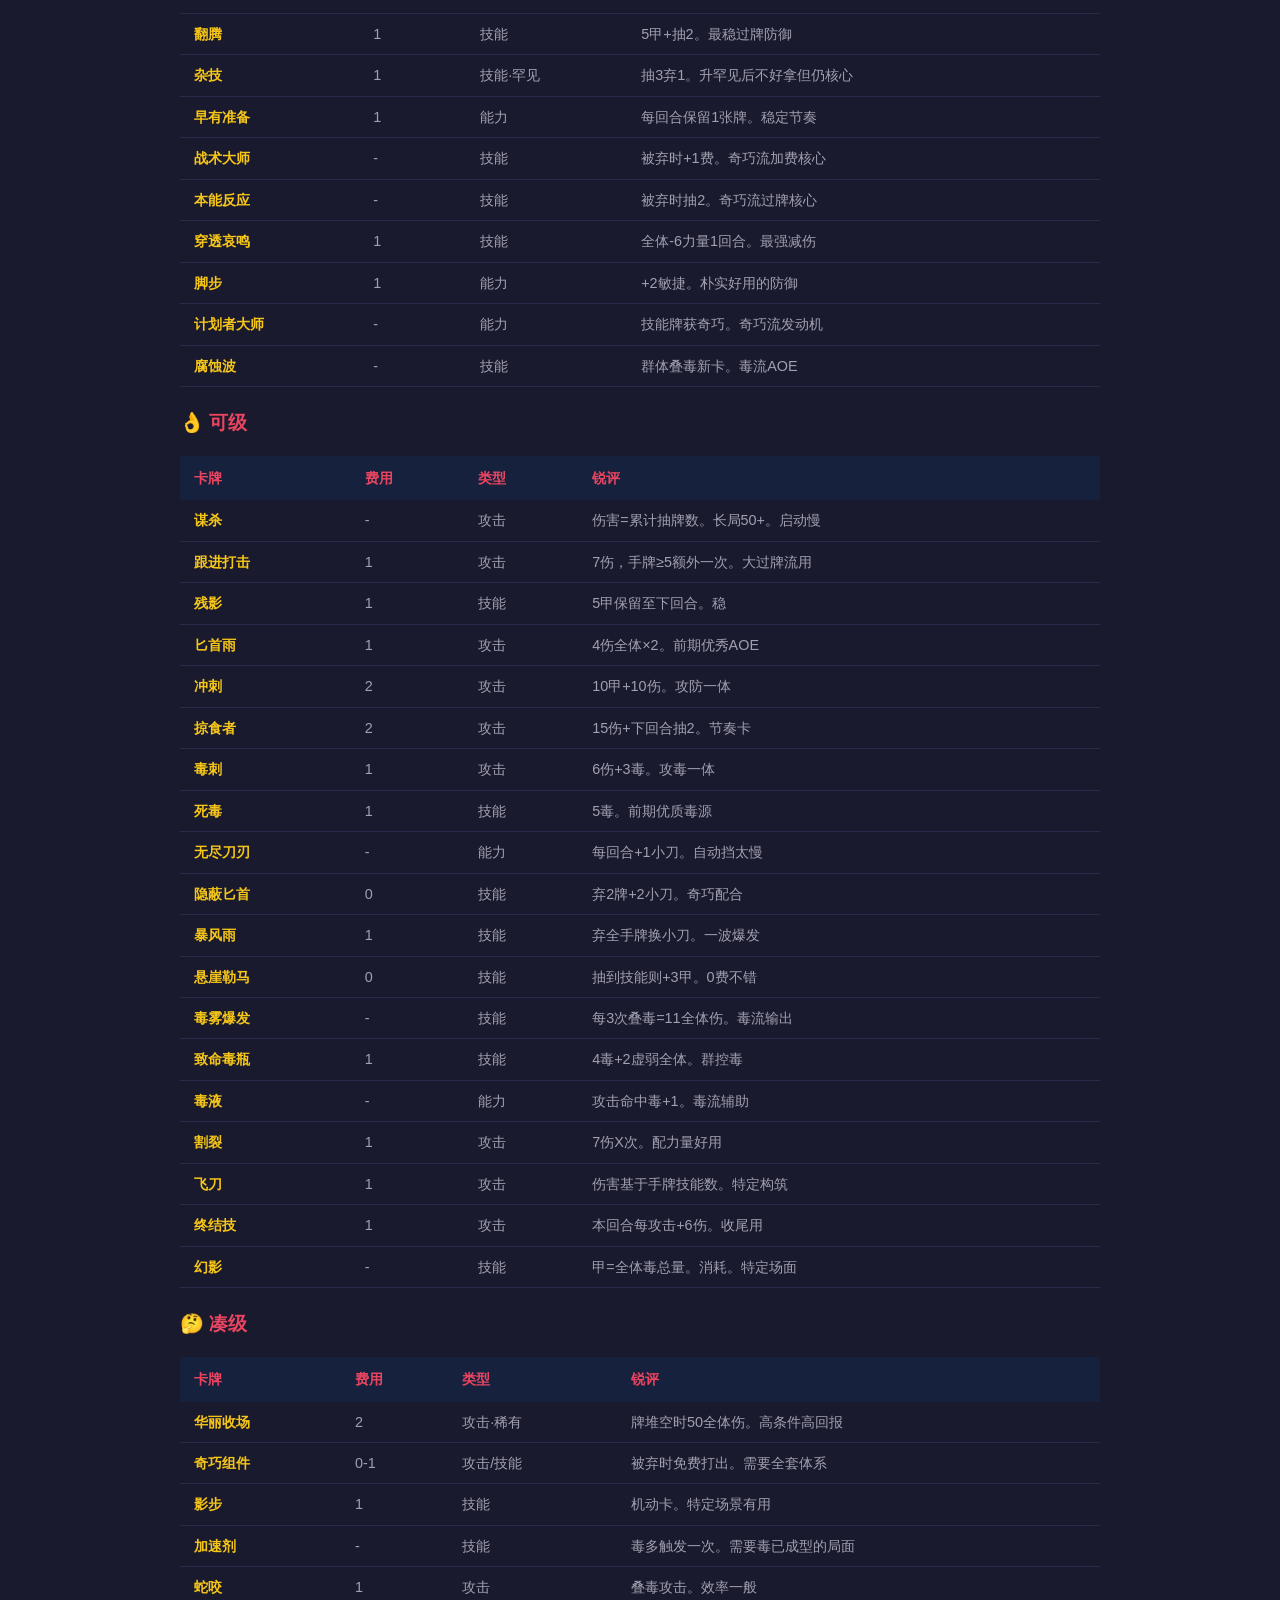
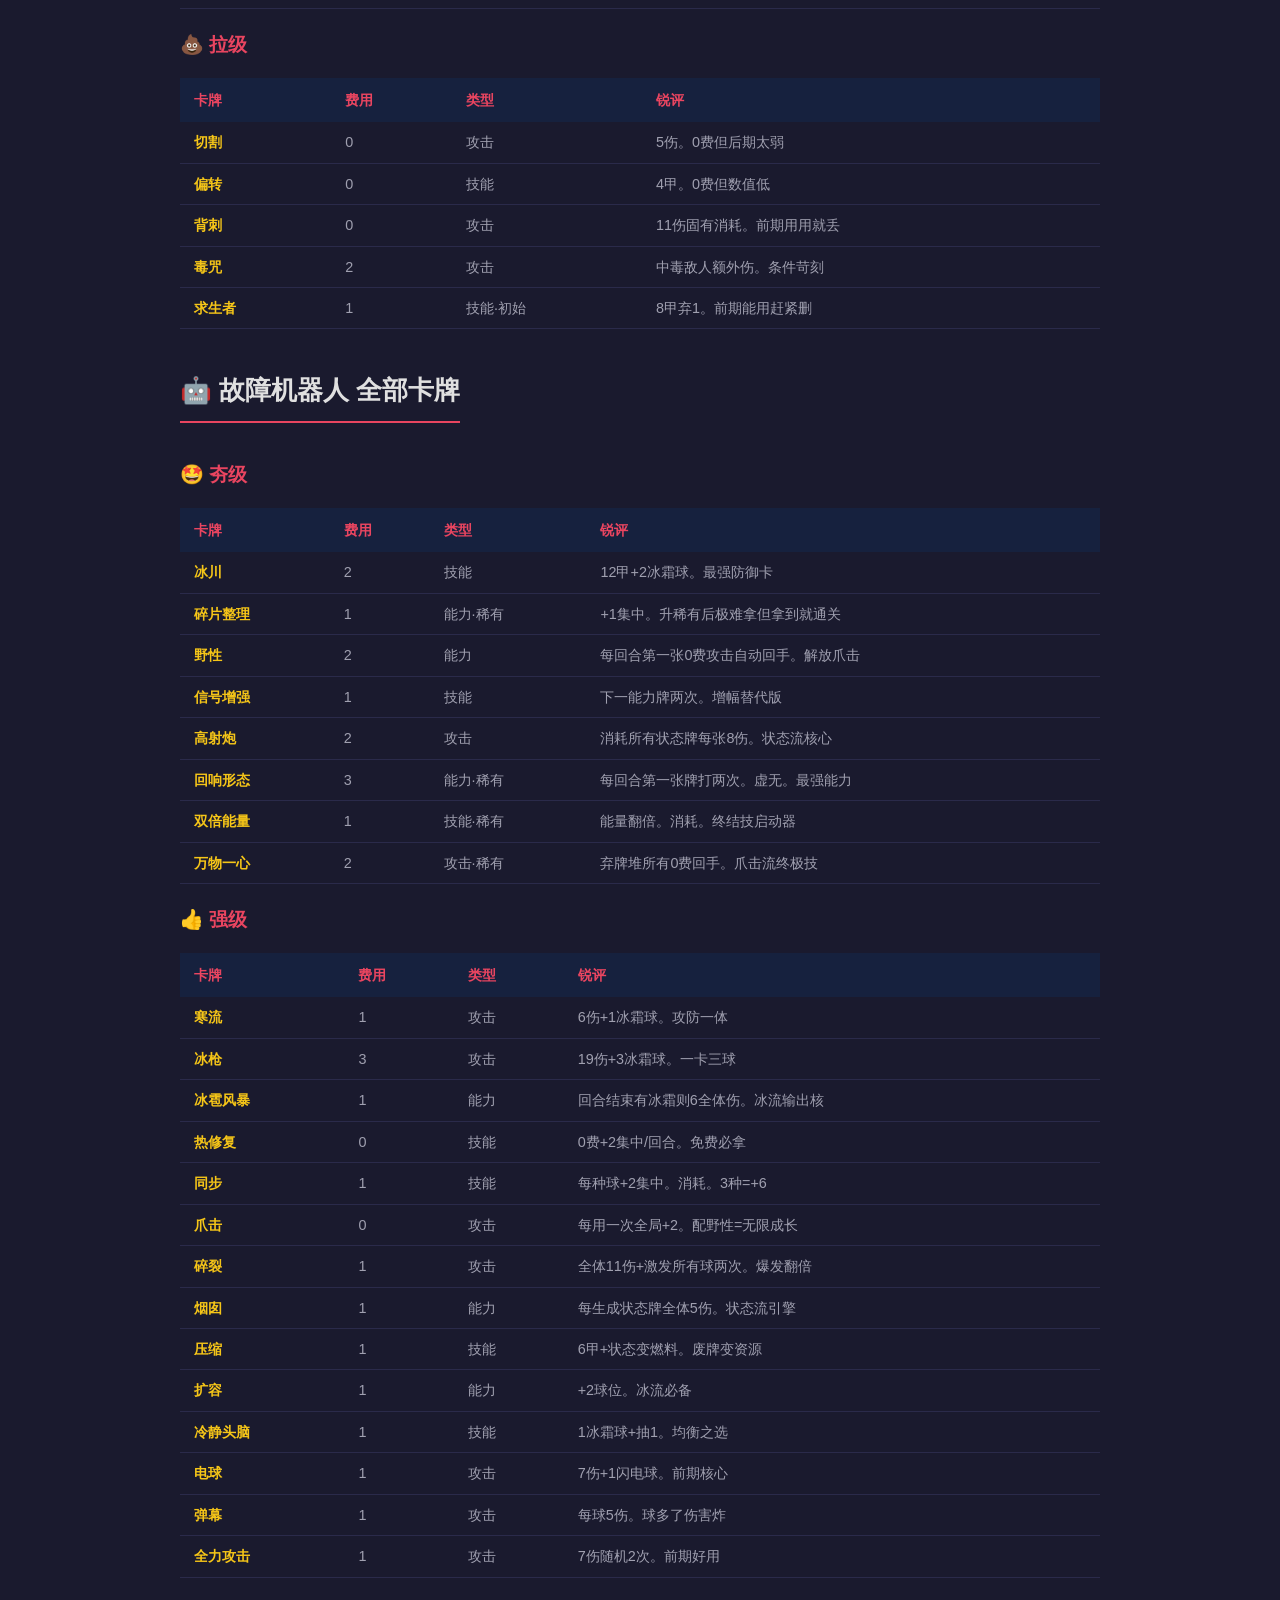
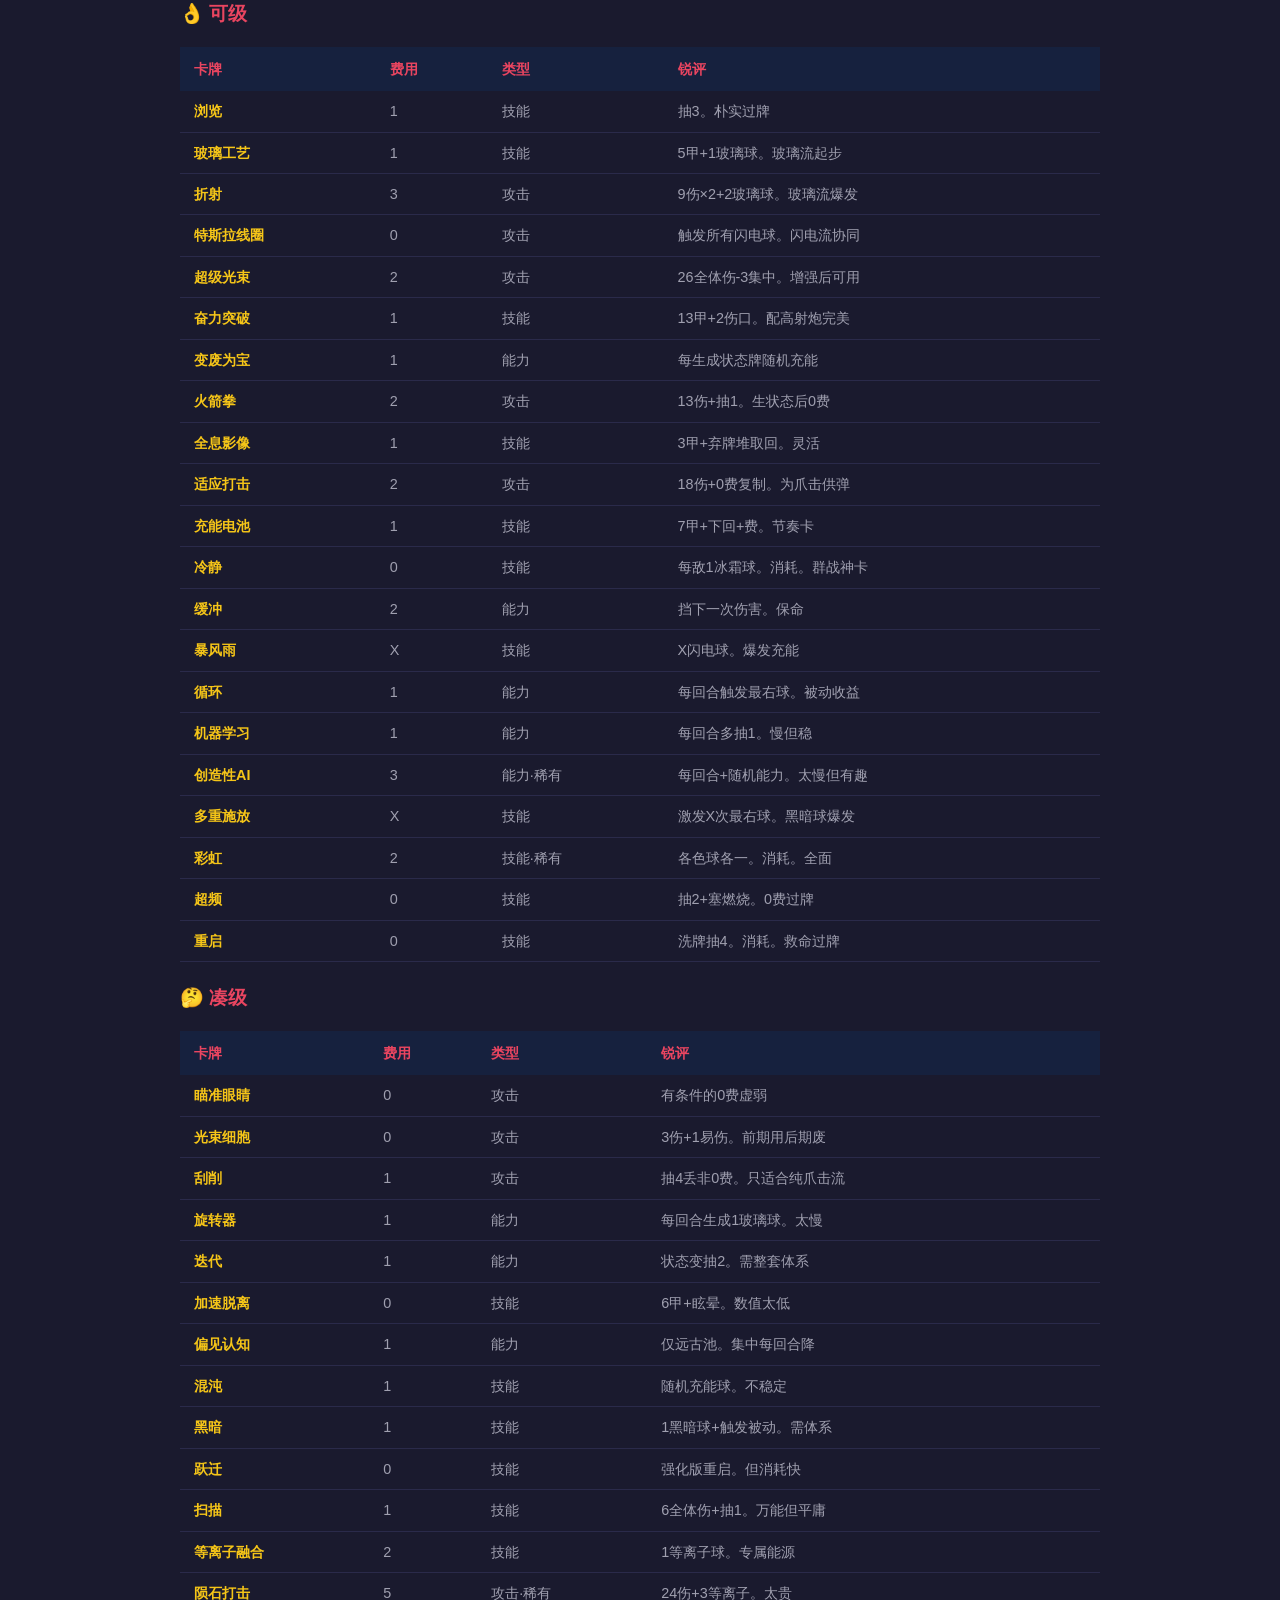
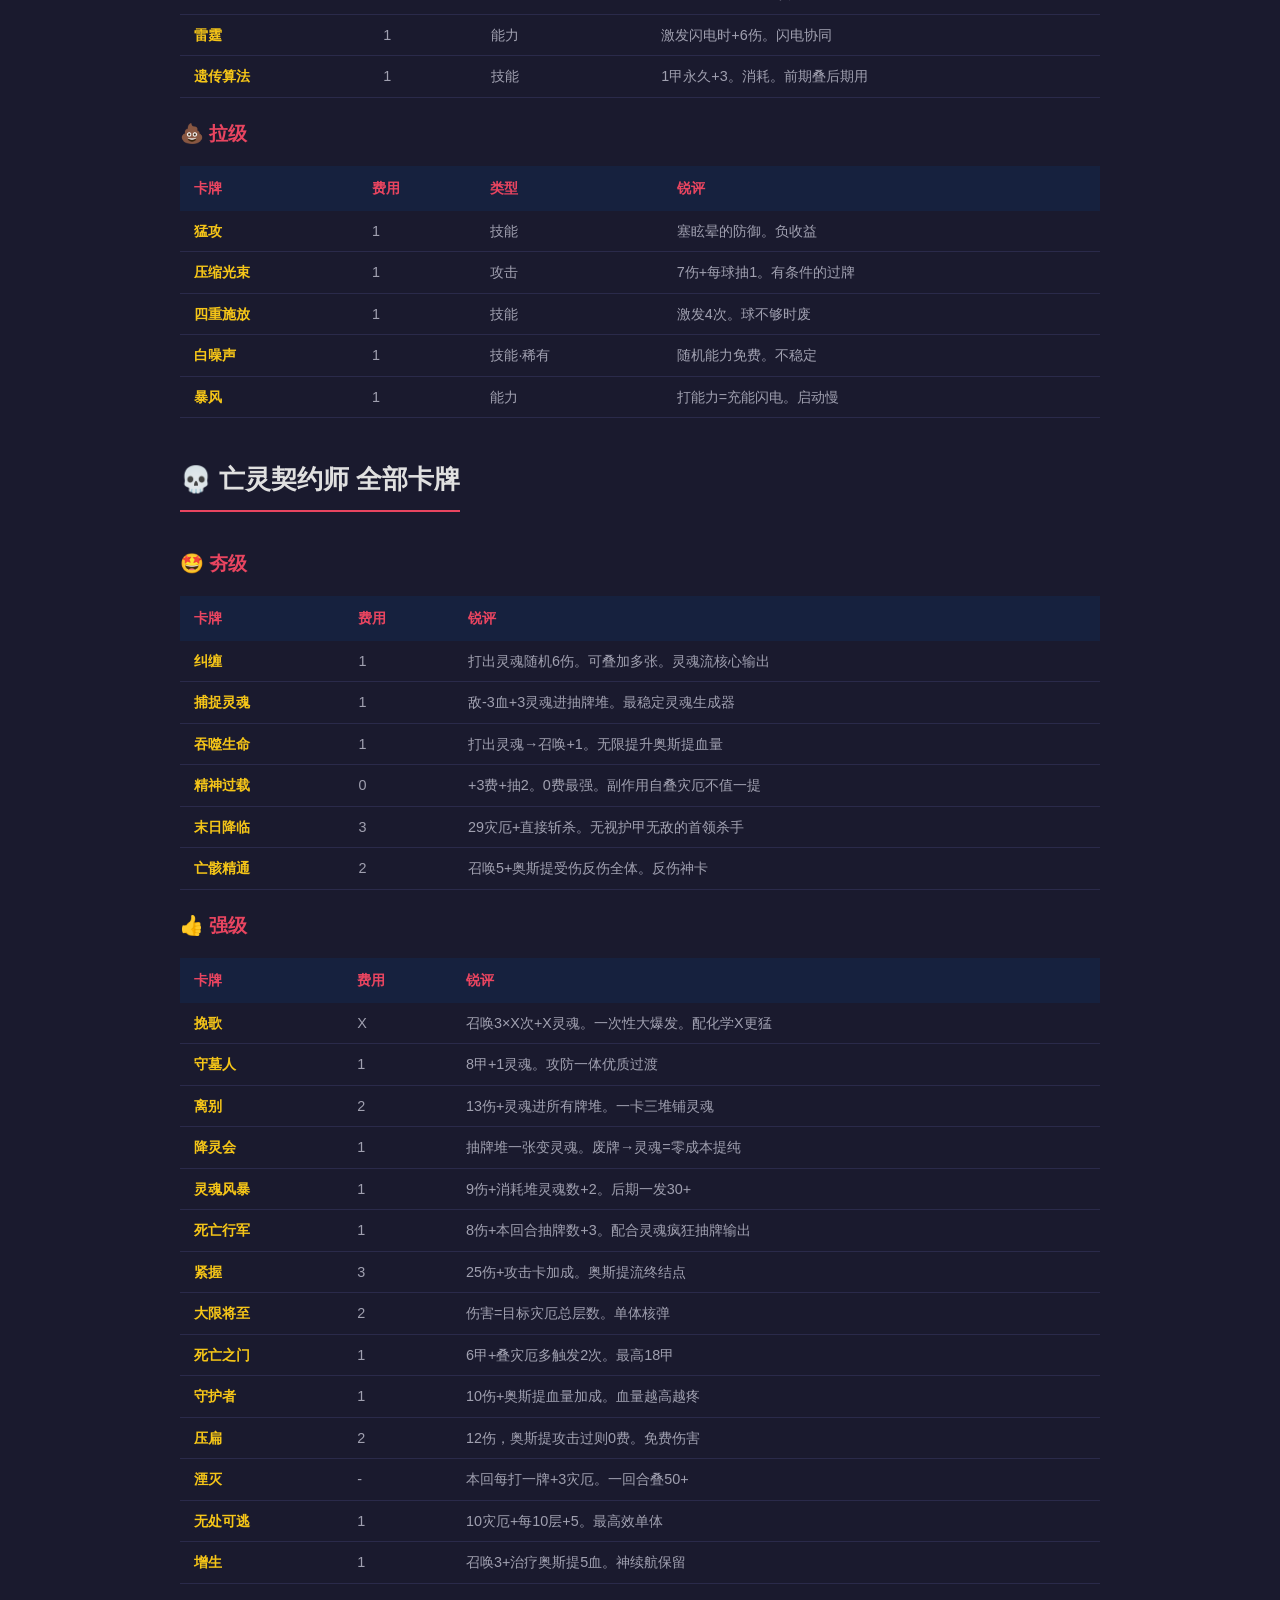
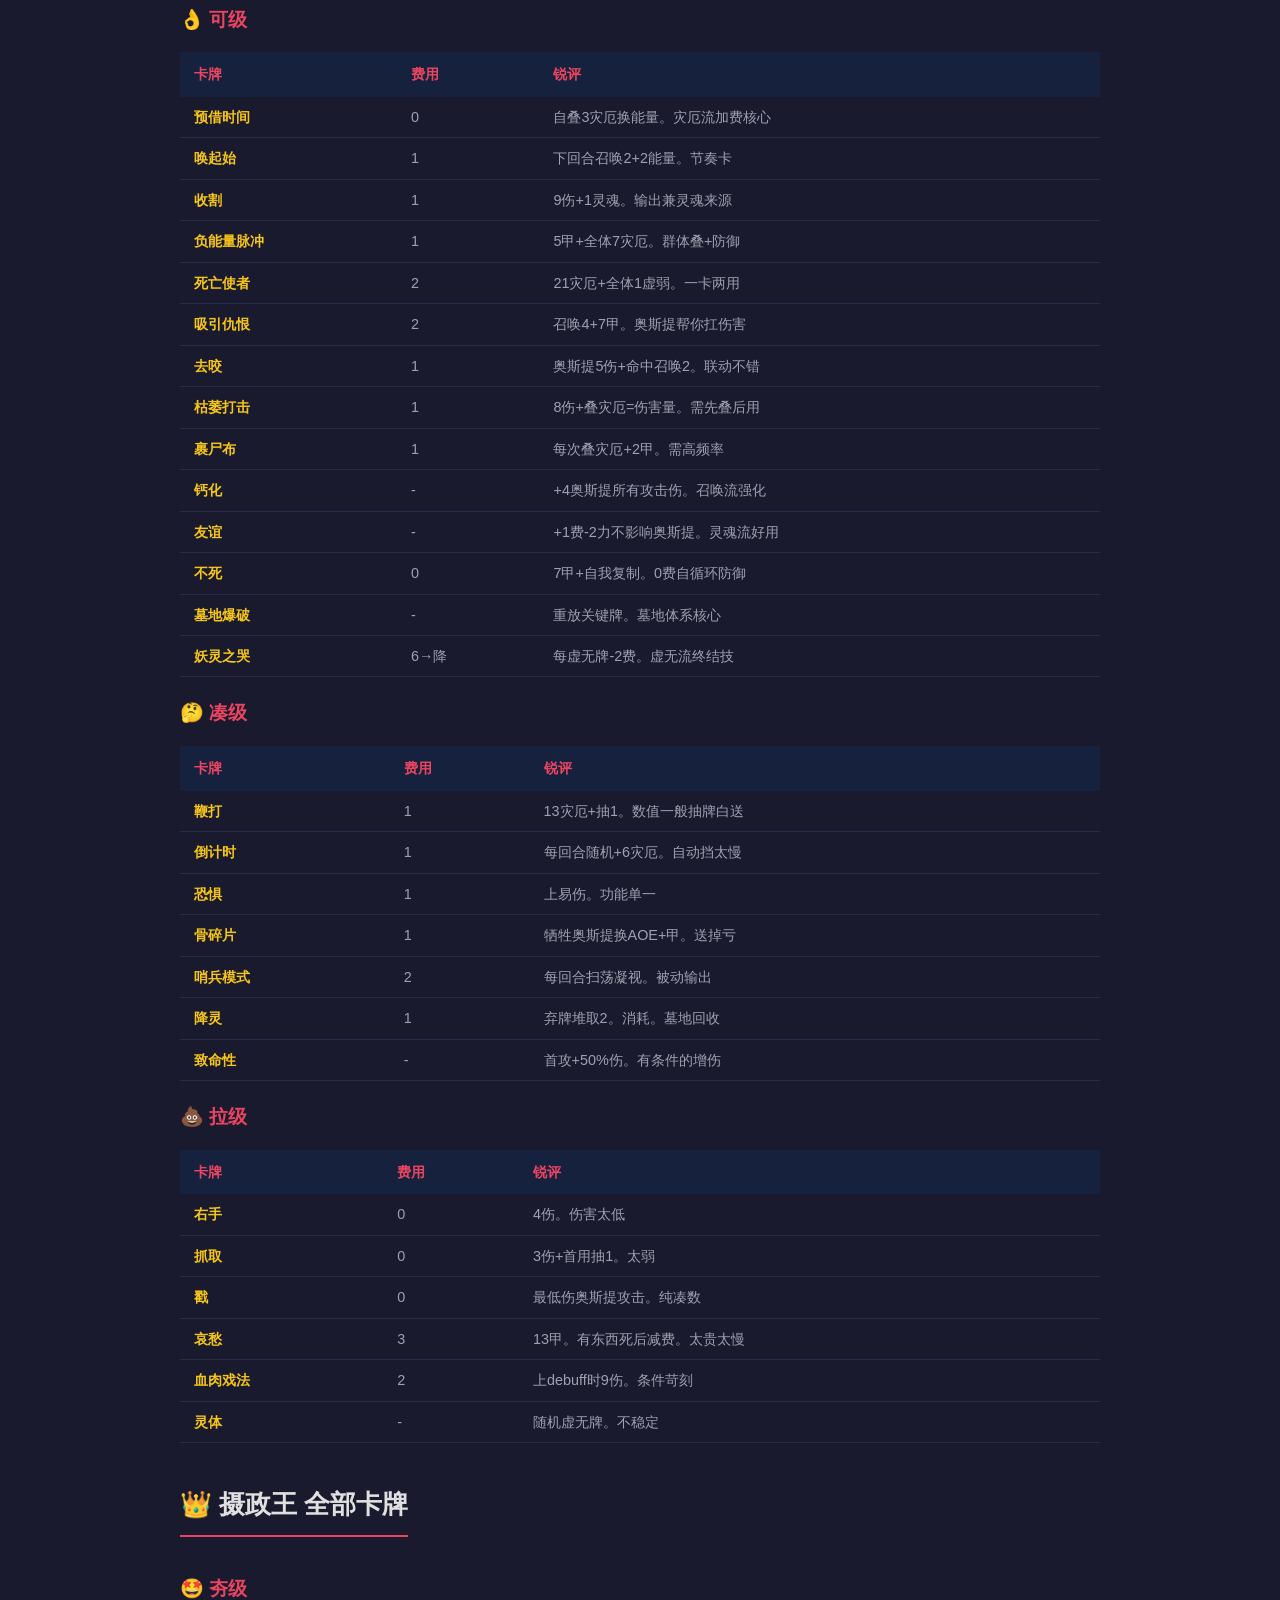
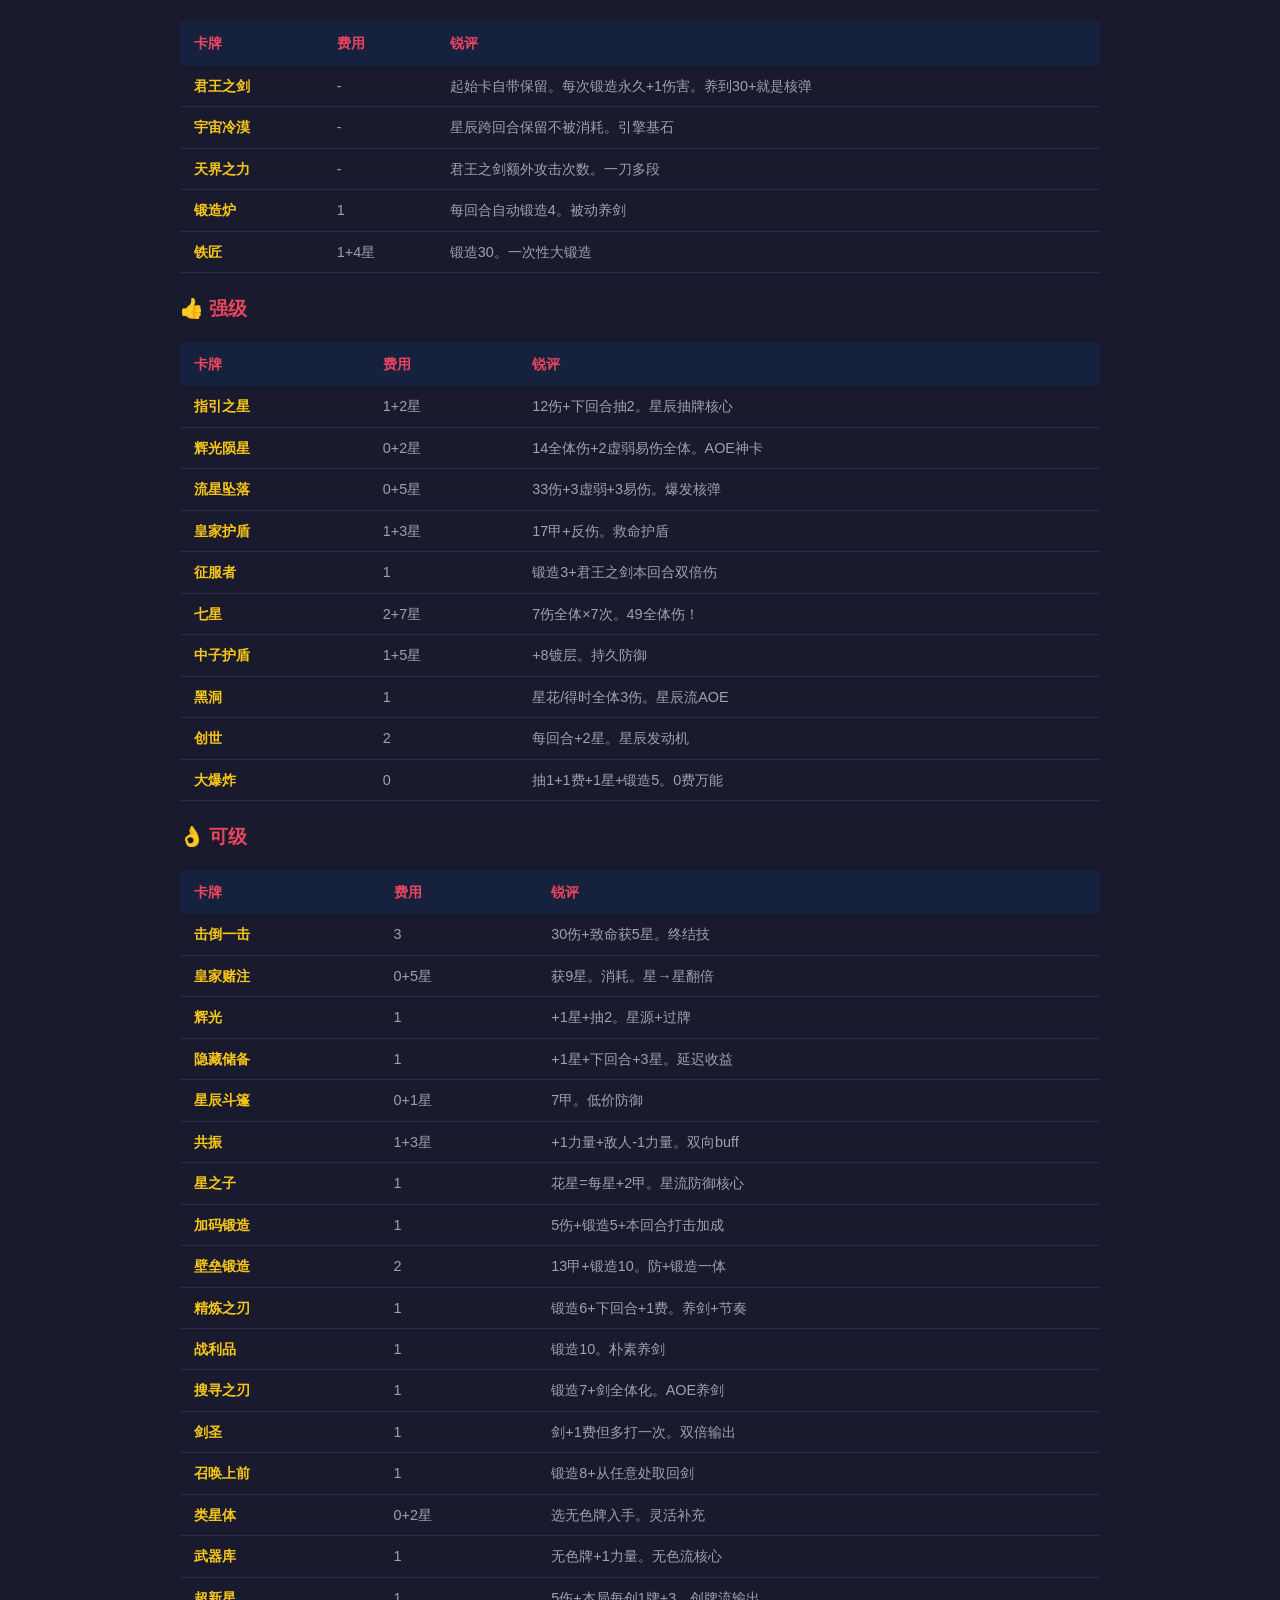
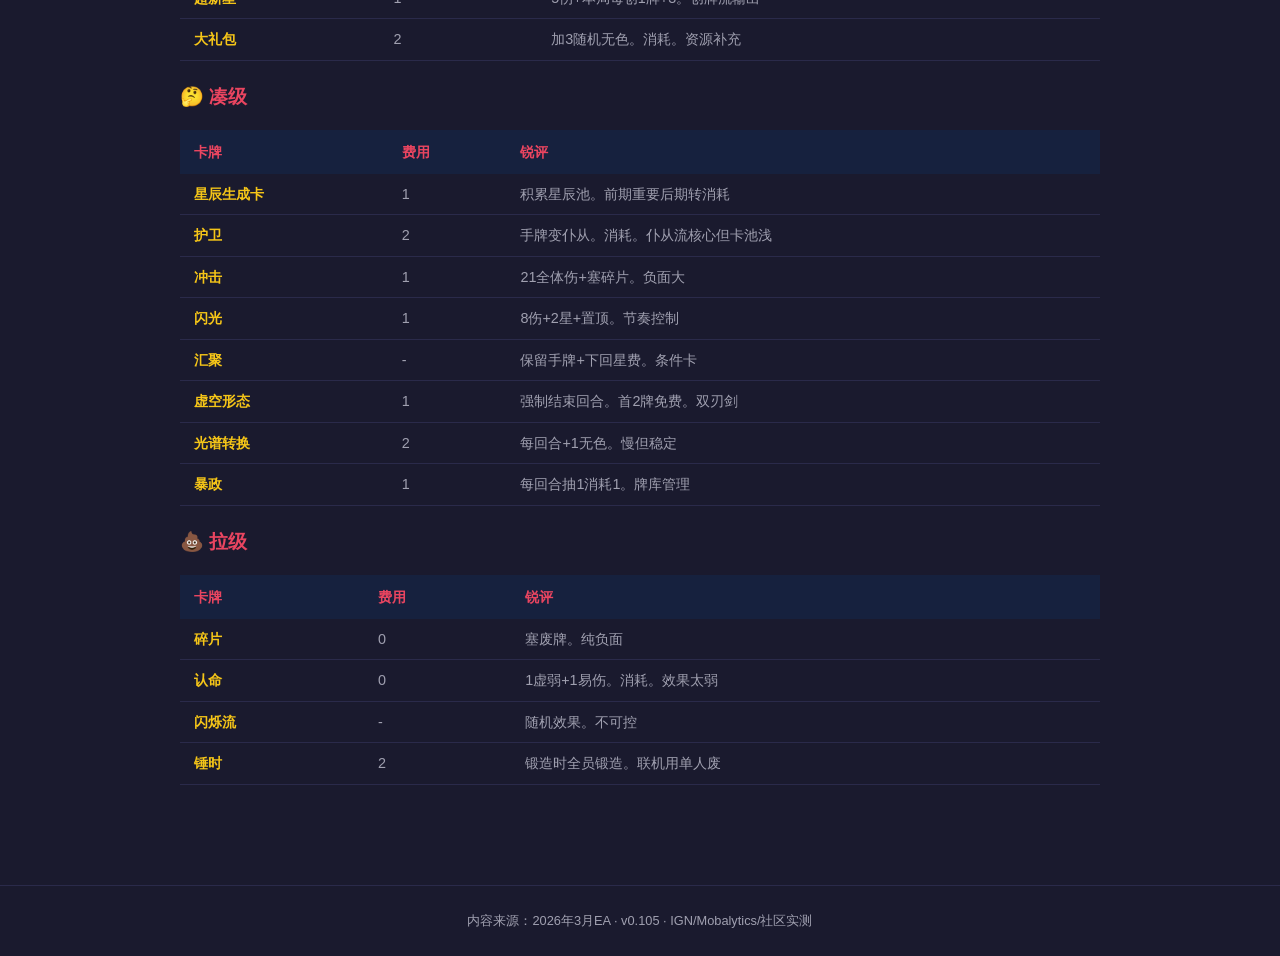
==== commit 3d666460: "全卡牌排名页完整重写：五大角色约300张卡牌全部从夯到拉锐评 铁甲战士57张、静默猎手53张、故障机器人64张、亡灵契约师50张、摄政王45张 每张标清费用、类型、评级、锐评  Co-Authored" ====
--- a/cards.html
+++ b/cards.html
@@ -1,218 +1,423 @@
 <!DOCTYPE html>
 <html lang="zh-CN">
 <head>
-<meta charset="UTF-8">
-<meta name="viewport" content="width=device-width,initial-scale=1.0">
-<title>全卡牌从夯到拉排名 - 杀戮尖塔2</title>
-<meta name="description" content="杀戮尖塔2五大角色全部卡牌从夯到拉锐评排名：铁甲战士、静默猎手、故障机器人、亡灵契约师、摄政王。哪张必拿、哪张别碰。">
-<meta property="og:title" content="全卡牌从夯到拉排名 - 杀戮尖塔2">
-<meta property="og:description" content="五大角色全卡牌锐评：🤩夯必拿、👍强推荐、👌可过渡、🤔凑凑合合、💩拉别碰。">
-<meta property="og:type" content="website"><meta property="og:locale" content="zh_CN">
-<link rel="canonical" href="https://ksp1026-glitch.github.io/slay-the-spire2-guide/cards.html">
-<link rel="stylesheet" href="style.css">
+<meta charset="UTF-8"><meta name="viewport" content="width=device-width,initial-scale=1.0">
+<title>全卡牌从夯到拉排名 - 杀戮尖塔2 五大角色全卡锐评</title>
+<meta name="description" content="杀戮尖塔2五大角色全部卡牌从夯到拉锐评排名。铁甲战士80+卡、静默猎手80+卡、故障机器人88卡、亡灵契约师70+卡、摄政王60+卡。">
+<meta property="og:title" content="全卡牌从夯到拉排名 - 杀戮尖塔2"><meta property="og:description" content="五大角色全卡锐评：🤩夯必拿、👍强推荐、👌可过渡、🤔凑合、💩拉别碰。"><meta property="og:type" content="website"><meta property="og:locale" content="zh_CN">
+<link rel="canonical" href="https://ksp1026-glitch.github.io/slay-the-spire2-guide/cards.html"><link rel="stylesheet" href="style.css">
 </head>
 <body>
 <nav class="navbar"><div class="inner">
 <a href="index.html" class="logo">⚔️ 杀戮尖塔<span>2</span> 攻略</a>
-<div class="nav-links">
-<a href="index.html">首页</a><a href="cards.html" class="active">卡牌排名</a><a href="ironclad.html">铁甲战士</a><a href="silent.html">静默猎手</a><a href="defect.html">故障机器人</a><a href="necrobinder.html">亡灵契约师</a><a href="regent.html">摄政王</a><a href="strategy.html">路线&抓牌</a>
-</div></div></nav>
+<div class="nav-links"><a href="index.html">首页</a><a href="cards.html" class="active">卡牌排名</a><a href="ironclad.html">铁甲战士</a><a href="silent.html">静默猎手</a><a href="defect.html">故障机器人</a><a href="necrobinder.html">亡灵契约师</a><a href="regent.html">摄政王</a><a href="strategy.html">路线&抓牌</a></div>
+</div></nav>
 <div class="content" style="margin-top:30px;">
 
-<div class="section">
-<h2>🃏 全卡牌从夯到拉排名</h2>
-<p>评级标准：🤩夯=必拿核心 &nbsp; 👍强=优质组件 &nbsp; 👌可=过渡可用 &nbsp; 🤔凑=看情况 &nbsp; 💩拉=别碰</p>
-</div>
-
-<!-- 铁甲战士 -->
-<div class="section">
-<h2>⚔️ 铁甲战士 卡牌排名</h2>
-<table class="card-table">
-<thead><tr><th>评级</th><th>卡牌</th><th>定位</th><th>锐评</th></tr></thead>
-<tbody>
-<tr><td>🤩夯</td><td class="card-name">时候未到</td><td>回血</td><td>战士唯一主动回血，2费回10。拿到就不用省血量了</td></tr>
-<tr><td>🤩夯</td><td class="card-name">腐化</td><td>消耗引擎</td><td>所有技能变0费。全游戏最强能力牌之一，拿到就赢</td></tr>
-<tr><td>🤩夯</td><td class="card-name">黑暗之拥</td><td>抽牌引擎</td><td>每消耗1张抽1张。配合腐化=牌库抽干</td></tr>
-<tr><td>🤩夯</td><td class="card-name">煽动</td><td>消耗爆发</td><td>消耗全手牌换升级牌。重制后质变，消耗流终结点</td></tr>
-<tr><td>🤩夯</td><td class="card-name">粉碎</td><td>易伤输出</td><td>1费30伤+7易伤。数值离谱，无脑拿</td></tr>
-<tr><td>🤩夯</td><td class="card-name">祭品</td><td>加费过牌</td><td>0费+2费+抽5。最强节奏卡，全流派通用</td></tr>
-<tr><td>👍强</td><td class="card-name">支配</td><td>易伤启动</td><td>1费上易伤+获力量。易伤流发动机</td></tr>
-<tr><td>👍强</td><td class="card-name">残暴</td><td>易伤增幅</td><td>易伤敌人额外受伤50%。让易伤流伤害翻1.5倍</td></tr>
-<tr><td>👍强</td><td class="card-name">拆解</td><td>易伤输出</td><td>1费8伤，敌人有易伤则打两次</td></tr>
-<tr><td>👍强</td><td class="card-name">战栗</td><td>易伤来源</td><td>3层易伤，效率极高</td></tr>
-<tr><td>👍强</td><td class="card-name">无惧疼痛</td><td>消耗防御</td><td>每消耗1张+3甲。消耗流防御基石</td></tr>
-<tr><td>👍强</td><td class="card-name">灰烬打击</td><td>消耗收益</td><td>伤害+消耗堆数量加成，后期一卡30+伤</td></tr>
-<tr><td>👍强</td><td class="card-name">放血</td><td>加费</td><td>0费换2费。自伤流能量发动机</td></tr>
-<tr><td>👍强</td><td class="card-name">血之掌控</td><td>自伤输出</td><td>1费15伤。自伤流最优质单体攻击</td></tr>
-<tr><td>👍强</td><td class="card-name">怨恨</td><td>自伤输出</td><td>0费打2次共10伤。重制后效率翻倍</td></tr>
-<tr><td>👍强</td><td class="card-name">壁垒</td><td>防御核心</td><td>格挡不重置。叠甲流灵魂卡</td></tr>
-<tr><td>👍强</td><td class="card-name">主宰</td><td>格挡输出</td><td>每叠甲5随机伤。配合壁垒=被动输出机</td></tr>
-<tr><td>👍强</td><td class="card-name">燃烧</td><td>力量来源</td><td>1费+2力量。简单直接</td></tr>
-<tr><td>👍强</td><td class="card-name">恶魔形态</td><td>力量上限</td><td>每回合+2力量。长局最强力量来源</td></tr>
-<tr><td>👍强</td><td class="card-name">来打我啊！</td><td>力量+输出</td><td>5伤×2+自身+3力。攻防一体</td></tr>
-<tr><td>👌可</td><td class="card-name">契约终结</td><td>消耗收益</td><td>0费全体17伤。条件触发但0费很香</td></tr>
-<tr><td>👌可</td><td class="card-name">灼热打击</td><td>消耗爆发</td><td>消耗全手牌每张7伤</td></tr>
-<tr><td>👌可</td><td class="card-name">邪眼</td><td>消耗防御</td><td>8甲，消耗过则翻倍16甲</td></tr>
-<tr><td>👌可</td><td class="card-name">燃烧契约</td><td>消耗触发</td><td>消耗1张抽2。消耗流过牌</td></tr>
-<tr><td>👌可</td><td class="card-name">余烬</td><td>消耗输出</td><td>2费18伤+消耗随机1张。前期过渡</td></tr>
-<tr><td>👌可</td><td class="card-name">泰山压顶</td><td>格挡转化</td><td>1费伤害=格挡值。叠甲流输出核</td></tr>
-<tr><td>👌可</td><td class="card-name">巨像</td><td>稳定防御</td><td>5甲+易伤敌人对你减半伤害。降罕见后好拿</td></tr>
-<tr><td>👌可</td><td class="card-name">坚不可摧</td><td>爆发防御</td><td>2费30甲。救命卡</td></tr>
-<tr><td>👌可</td><td class="card-name">血红披风</td><td>自动叠甲</td><td>每回合-1生命+8甲</td></tr>
-<tr><td>👌可</td><td class="card-name">战斗专注</td><td>滤牌</td><td>0费抽3。注意本回合不抽牌限制</td></tr>
-<tr><td>👌可</td><td class="card-name">重锤</td><td>斩杀</td><td>3费32伤。简单粗暴</td></tr>
-<tr><td>🤔凑</td><td class="card-name">烙印</td><td>力量来源</td><td>0费-1血+1力量。性价比一般</td></tr>
-<tr><td>🤔凑</td><td class="card-name">突破</td><td>自伤输出</td><td>1费-1血9全体。过渡用后期乏力</td></tr>
-<tr><td>🤔凑</td><td class="card-name">血墙</td><td>自伤防御</td><td>2费-2血16甲。数值还行节奏慢</td></tr>
-<tr><td>🤔凑</td><td class="card-name">被遗忘的仪式</td><td>加费</td><td>消耗过后拿3费。削弱后只能用一次</td></tr>
-<tr><td>💩拉</td><td class="card-name">欺凌</td><td>易伤增伤</td><td>0费4伤+2/层。没体系时太废</td></tr>
-<tr><td>💩拉</td><td class="card-name">熔岩之拳</td><td>易伤翻倍</td><td>1费10伤翻倍后消耗。数值太低</td></tr>
-<tr><td>💩拉</td><td class="card-name">铁壁波动</td><td>攻防一体</td><td>1费5甲5伤。数值太弱</td></tr>
-</tbody>
-</table>
-</div>
-
-<!-- 静默猎手 -->
-<div class="section">
-<h2>🗡️ 静默猎手 卡牌排名</h2>
-<table class="card-table">
-<thead><tr><th>评级</th><th>卡牌</th><th>定位</th><th>锐评</th></tr></thead>
-<tbody>
-<tr><td>🤩夯</td><td class="card-name">刀扇</td><td>小刀体系核心</td><td>所有小刀变全体。一张卡改变整个流派，拿到就赢</td></tr>
-<tr><td>🤩夯</td><td class="card-name">小刀陷阱</td><td>小刀爆发</td><td>一回合打出两轮小刀。配合刀扇=双重全体收割</td></tr>
-<tr><td>🤩夯</td><td class="card-name">疾驰者</td><td>过牌输出</td><td>每抽牌2全体伤，升级后固有。每回合天然10伤起</td></tr>
-<tr><td>🤩夯</td><td class="card-name">余像</td><td>通用防御</td><td>每打一张牌+1格挡。小刀流=每回合自动20+甲</td></tr>
-<tr><td>👍强</td><td class="card-name">墨刃</td><td>小刀生成</td><td>墨水小刀自带伤害+虚弱，攻防一体</td></tr>
-<tr><td>👍强</td><td class="card-name">袖里藏刀</td><td>小刀生成</td><td>2→1→0费递减，每次加3小刀</td></tr>
-<tr><td>👍强</td><td class="card-name">螺旋飞镖</td><td>敏捷来源</td><td>每打小刀+1敏捷。小刀越多甲越厚</td></tr>
-<tr><td>👍强</td><td class="card-name">精准</td><td>小刀增伤</td><td>小刀+4伤害。朴实数值提升</td></tr>
-<tr><td>👍强</td><td class="card-name">剑刃之舞</td><td>小刀生成</td><td>1费3把小刀。消耗。低费高效</td></tr>
-<tr><td>👍强</td><td class="card-name">致命毒雾</td><td>毒自动</td><td>每回合全体+2毒。放上去就不用管了</td></tr>
-<tr><td>👍强</td><td class="card-name">弹跳毒瓶</td><td>叠毒</td><td>随机弹3次各3毒。单体叠毒最高效</td></tr>
-<tr><td>👍强</td><td class="card-name">翻腾</td><td>过牌防御</td><td>5甲+抽2。最稳过牌防御一体卡</td></tr>
-<tr><td>👍强</td><td class="card-name">杂技</td><td>过牌弃牌</td><td>抽3弃1。升罕见后不好拿，但拿到仍是核心</td></tr>
-<tr><td>👍强</td><td class="card-name">华丽收场</td><td>终结点</td><td>牌堆空时全体60伤。增强到75伤后更猛</td></tr>
-<tr><td>👌可</td><td class="card-name">谋杀</td><td>过牌输出</td><td>伤害=累计抽牌总数。长局能到50+。启动慢</td></tr>
-<tr><td>👌可</td><td class="card-name">跟进打击</td><td>手牌输出</td><td>7伤，手牌≥5额外一次。大过牌流可用</td></tr>
-<tr><td>👌可</td><td class="card-name">残影</td><td>格挡保留</td><td>5甲保留至下回合。配合翻腾稳定防御</td></tr>
-<tr><td>👌可</td><td class="card-name">战术大师</td><td>弃牌加费</td><td>被弃时+1能量。奇巧流加费核心</td></tr>
-<tr><td>👌可</td><td class="card-name">本能反应</td><td>弃牌抽牌</td><td>被弃时抽2。奇巧流过牌核心</td></tr>
-<tr><td>👌可</td><td class="card-name">死亡象征</td><td>单体输出</td><td>伤害不错但需要配合</td></tr>
-<tr><td>🤔凑</td><td class="card-name">求生者</td><td>初始弃牌</td><td>初始卡8甲弃1。前期能用后期删</td></tr>
-<tr><td>🤔凑</td><td class="card-name">奇巧关键词卡</td><td>免费打出</td><td>被弃时免费打。需要整套弃牌体系</td></tr>
-</tbody>
-</table>
-</div>
-
-<!-- 故障机器人 -->
-<div class="section">
-<h2>🤖 故障机器人 卡牌排名</h2>
-<table class="card-table">
-<thead><tr><th>评级</th><th>卡牌</th><th>定位</th><th>锐评</th></tr></thead>
-<tbody>
-<tr><td>🤩夯</td><td class="card-name">冰川</td><td>冰霜防御</td><td>2费12甲+2冰霜球。最强防御卡</td></tr>
-<tr><td>🤩夯</td><td class="card-name">碎片整理</td><td>永久集中</td><td>+1集中。升稀有后极难拿到但拿到就通关</td></tr>
-<tr><td>🤩夯</td><td class="card-name">野性</td><td>爪击引擎</td><td>每回合第一张0费攻击自动回手。解放爪击</td></tr>
-<tr><td>🤩夯</td><td class="card-name">信号增强</td><td>能力复制</td><td>下一能力牌两次。增幅的新版替代</td></tr>
-<tr><td>🤩夯</td><td class="card-name">高射炮</td><td>状态输出</td><td>消耗所有状态牌每张8伤。状态流核心</td></tr>
-<tr><td>👍强</td><td class="card-name">寒流</td><td>冰霜来源</td><td>1费6伤+1冰霜球。攻防一体</td></tr>
-<tr><td>👍强</td><td class="card-name">冰枪</td><td>冰霜爆发</td><td>3费19伤+3冰霜球。一卡三球</td></tr>
-<tr><td>👍强</td><td class="card-name">冰雹风暴</td><td>冰霜输出</td><td>回合结束有冰霜则6全体伤。冰流输出核</td></tr>
-<tr><td>👍强</td><td class="card-name">热修复</td><td>临时集中</td><td>0费本回合+2集中。免费必拿</td></tr>
-<tr><td>👍强</td><td class="card-name">同步</td><td>临时集中</td><td>每种充能球+2集中。3种=+6集中</td></tr>
-<tr><td>👍强</td><td class="card-name">爪击</td><td>0费输出</td><td>每用一次全局+2伤。配合野性=无限成长</td></tr>
-<tr><td>👍强</td><td class="card-name">万物一心</td><td>回收核心</td><td>弃牌堆所有0费牌回手。爪击流终极技</td></tr>
-<tr><td>👍强</td><td class="card-name">碎裂</td><td>球爆发</td><td>激发所有充能球两次。爆发力翻倍</td></tr>
-<tr><td>👍强</td><td class="card-name">烟囱</td><td>状态AoE</td><td>每生成状态牌全体5伤。状态流引擎</td></tr>
-<tr><td>👍强</td><td class="card-name">压缩</td><td>状态转化</td><td>6甲+所有状态变燃料。废牌变资源</td></tr>
-<tr><td>👌可</td><td class="card-name">冷静头脑</td><td>冰霜过牌</td><td>1冰霜球+抽1。均衡之选</td></tr>
-<tr><td>👌可</td><td class="card-name">扩容</td><td>球位</td><td>+2充能球位。冰流必备</td></tr>
-<tr><td>👌可</td><td class="card-name">浏览</td><td>过牌</td><td>1费抽3。朴实过牌</td></tr>
-<tr><td>👌可</td><td class="card-name">玻璃工艺</td><td>玻璃来源</td><td>5甲+1玻璃球。玻璃流起步</td></tr>
-<tr><td>👌可</td><td class="card-name">折射</td><td>玻璃爆发</td><td>9伤×2+2玻璃球。玻璃流大爆发</td></tr>
-<tr><td>👌可</td><td class="card-name">特斯拉线圈</td><td>闪电协同</td><td>0费触发所有闪电球</td></tr>
-<tr><td>👌可</td><td class="card-name">超级光束</td><td>AoE爆发</td><td>2费26全体伤-3集中。增强后可用</td></tr>
-<tr><td>👌可</td><td class="card-name">奋力突破</td><td>状态来源</td><td>13甲+2伤口。完美配合高射炮</td></tr>
-<tr><td>👌可</td><td class="card-name">变废为宝</td><td>状态生成球</td><td>每生成状态牌随机充能</td></tr>
-<tr><td>👌可</td><td class="card-name">火箭拳</td><td>状态联动</td><td>生状态后变0费</td></tr>
-<tr><td>👌可</td><td class="card-name">全息影像</td><td>回收</td><td>3甲+弃牌堆取回。灵活好用</td></tr>
-<tr><td>👌可</td><td class="card-name">适应打击</td><td>0费来源</td><td>2费18伤+0费复制。为爪击提供弹药</td></tr>
-<tr><td>🤔凑</td><td class="card-name">瞄准眼睛</td><td>0费虚弱</td><td>有条件的0费</td></tr>
-<tr><td>🤔凑</td><td class="card-name">光束细胞</td><td>0费易伤</td><td>3伤+1易伤。前期可用后期乏力</td></tr>
-<tr><td>🤔凑</td><td class="card-name">刮削</td><td>0费滤牌</td><td>抽4丢非0费。只适合纯爪击流</td></tr>
-<tr><td>🤔凑</td><td class="card-name">旋转器</td><td>自动玻璃</td><td>每回合生成1玻璃球。启动太慢</td></tr>
-<tr><td>🤔凑</td><td class="card-name">迭代</td><td>状态过牌</td><td>抽到的状态变抽2。需整套体系</td></tr>
-<tr><td>💩拉</td><td class="card-name">加速脱离</td><td>0费塞牌</td><td>6甲+塞眩晕。数值太低</td></tr>
-<tr><td>💩拉</td><td class="card-name">偏见认知</td><td>限定集中</td><td>仅远古池，集中每回合降。不如热修复</td></tr>
-</tbody>
-</table>
-</div>
-
-<!-- 亡灵契约师 -->
-<div class="section">
-<h2>💀 亡灵契约师 卡牌排名</h2>
-<table class="card-table">
-<thead><tr><th>评级</th><th>卡牌</th><th>定位</th><th>锐评</th></tr></thead>
-<tbody>
-<tr><td>🤩夯</td><td class="card-name">纠缠</td><td>灵魂输出</td><td>打出灵魂随机6伤。可叠加。灵魂流核心</td></tr>
-<tr><td>🤩夯</td><td class="card-name">捕捉灵魂</td><td>灵魂来源</td><td>敌-3生命+3灵魂进抽牌堆。最稳定灵魂生成器</td></tr>
-<tr><td>🤩夯</td><td class="card-name">吞噬生命</td><td>灵魂防御</td><td>打出灵魂→召唤+1。无限提升奥斯提血量</td></tr>
-<tr><td>🤩夯</td><td class="card-name">精神过载</td><td>加费过牌</td><td>0费+3费+抽2。最强0费卡</td></tr>
-<tr><td>🤩夯</td><td class="card-name">末日降临</td><td>灾厄斩杀</td><td>29灾厄+HP≤层数直接斩杀。无视护甲无敌</td></tr>
-<tr><td>👍强</td><td class="card-name">挽歌</td><td>灵魂来源</td><td>X费召唤3×X次+X灵魂。一次性大爆发</td></tr>
-<tr><td>👍强</td><td class="card-name">守墓人</td><td>灵魂+防御</td><td>8甲+1灵魂。攻防一体</td></tr>
-<tr><td>👍强</td><td class="card-name">离别</td><td>灵魂+输出</td><td>13伤+灵魂进所有牌堆。一卡三堆铺灵魂</td></tr>
-<tr><td>👍强</td><td class="card-name">降灵会</td><td>灵魂转化</td><td>抽牌堆一张牌变灵魂。废牌→灵魂</td></tr>
-<tr><td>👍强</td><td class="card-name">灵魂风暴</td><td>灵魂输出</td><td>9伤+消耗堆灵魂数+2。后期一发30+</td></tr>
-<tr><td>👍强</td><td class="card-name">死亡行军</td><td>灵魂输出</td><td>8伤+本回合抽牌数+3。配合灵魂抽牌</td></tr>
-<tr><td>👍强</td><td class="card-name">亡骸精通</td><td>奥斯提核心</td><td>召唤5，奥斯提受伤→全体反伤。反伤神卡</td></tr>
-<tr><td>👍强</td><td class="card-name">紧握</td><td>奥斯提输出</td><td>3费25伤+攻击卡加成。奥斯提流终结点</td></tr>
-<tr><td>👍强</td><td class="card-name">大限将至</td><td>灾厄输出</td><td>伤害=目标灾厄总层数。单体核弹</td></tr>
-<tr><td>👍强</td><td class="card-name">死亡之门</td><td>灾厄防御</td><td>6甲，叠灾厄则多触发2次。最高18甲</td></tr>
-<tr><td>👌可</td><td class="card-name">预借时间</td><td>加费</td><td>自叠3灾厄换能量。灾厄流加费核心</td></tr>
-<tr><td>👌可</td><td class="card-name">唤起始</td><td>加费</td><td>下回合召唤2+2能量。节奏卡</td></tr>
-<tr><td>👌可</td><td class="card-name">收割</td><td>灵魂来源</td><td>9伤+1灵魂。输出兼灵魂来源</td></tr>
-<tr><td>👌可</td><td class="card-name">无处可逃</td><td>叠灾厄</td><td>10灾厄+每10层+5。最高效单体</td></tr>
-<tr><td>👌可</td><td class="card-name">负能量脉冲</td><td>叠灾厄</td><td>5甲+全体7灾厄。群体叠+防御</td></tr>
-<tr><td>👌可</td><td class="card-name">死亡使者</td><td>叠灾厄</td><td>21灾厄+全体1虚弱。一卡两用</td></tr>
-<tr><td>👌可</td><td class="card-name">湮灭</td><td>灾厄爆发</td><td>每打一牌+3灾厄。一回合能叠50+</td></tr>
-<tr><td>👌可</td><td class="card-name">压扁</td><td>奥斯提输出</td><td>2费12伤，奥斯提攻击过则0费。免费伤害</td></tr>
-<tr><td>👌可</td><td class="card-name">守护者</td><td>奥斯提输出</td><td>10伤+奥斯提血量加成。血量越高越疼</td></tr>
-<tr><td>👌可</td><td class="card-name">吸引仇恨</td><td>奥斯提承伤</td><td>召唤4+7甲。奥斯提帮你扛伤害</td></tr>
-<tr><td>👌可</td><td class="card-name">增生</td><td>奥斯提治疗</td><td>召唤3+治疗奥斯提5生命。神续航</td></tr>
-<tr><td>🤔凑</td><td class="card-name">鞭打</td><td>叠灾厄</td><td>13灾厄+抽1。数值一般但抽牌白送</td></tr>
-<tr><td>🤔凑</td><td class="card-name">倒计时</td><td>自动灾厄</td><td>每回合随机+6灾厄。自动挡太慢</td></tr>
-<tr><td>🤔凑</td><td class="card-name">裹尸布</td><td>灾厄防御</td><td>每次叠灾厄+2甲。需高频率叠灾厄才值</td></tr>
-<tr><td>🤔凑</td><td class="card-name">枯萎打击</td><td>混合输出</td><td>8伤+叠灾厄=伤害量。需先叠灾厄再用</td></tr>
-<tr><td>🤔凑</td><td class="card-name">去咬</td><td>奥斯提联动</td><td>奥斯提5伤+命中召唤2</td></tr>
-<tr><td>💩拉</td><td class="card-name">右手</td><td>0费奥斯提</td><td>4伤。伤害太低</td></tr>
-<tr><td>💩拉</td><td class="card-name">抓取</td><td>0费奥斯提</td><td>3伤+首用抽1。伤害太低</td></tr>
-</tbody>
-</table>
-</div>
-
-<!-- 摄政王 -->
-<div class="section">
-<h2>👑 摄政王 卡牌排名</h2>
-<table class="card-table">
-<thead><tr><th>评级</th><th>卡牌</th><th>定位</th><th>锐评</th></tr></thead>
-<tbody>
-<tr><td>🤩夯</td><td class="card-name">君王之剑</td><td>核心武器</td><td>起始卡自带保留。每次锻造永久+1伤害。养到30+就是核弹</td></tr>
-<tr><td>🤩夯</td><td class="card-name">宇宙冷漠</td><td>星辰引擎</td><td>星辰跨回合保留不被消耗。引擎基石</td></tr>
-<tr><td>🤩夯</td><td class="card-name">天界之力</td><td>铸剑增幅</td><td>君王之剑获额外攻击次数。一刀多段</td></tr>
-<tr><td>👍强</td><td class="card-name">指引之星</td><td>星辰抽牌</td><td>消耗星辰即时抽牌</td></tr>
-<tr><td>👍强</td><td class="card-name">辉光陨星</td><td>星辰加费</td><td>消耗星辰换能量</td></tr>
-<tr><td>👍强</td><td class="card-name">流星坠落</td><td>星辰消耗</td><td>消耗大量星辰换高额单体伤</td></tr>
-<tr><td>👍强</td><td class="card-name">皇家护盾</td><td>星辰防御</td><td>消耗星辰换高额格挡。救命护盾</td></tr>
-<tr><td>👍强</td><td class="card-name">锻造卡牌</td><td>铸剑引擎</td><td>各类锻造关键词卡。每张=君王之剑+1伤害</td></tr>
-<tr><td>👌可</td><td class="card-name">护卫卡牌</td><td>仆从生成</td><td>把手牌变仆从。临时血盾+可牺牲资源</td></tr>
-<tr><td>👌可</td><td class="card-name">牺牲卡牌</td><td>仆从爆发</td><td>牺牲仆从换格挡或伤害</td></tr>
-<tr><td>🤔凑</td><td class="card-name">星辰生成卡</td><td>星辰来源</td><td>积累星辰池。前期重要后期转消耗更关键</td></tr>
-</tbody>
-</table>
-</div>
-
-</div>
-<footer class="footer"><p>内容来源：2026年3月EA · v0.105 · 社区实测</p></footer>
+<div class="section"><h2>🃏 五大角色全卡从夯到拉排名</h2>
+<p>🤩夯=必拿核心 &nbsp; 👍强=优质组件 &nbsp; 👌可=过渡可用 &nbsp; 🤔凑=看情况拿 &nbsp; 💩拉=千万别碰</p></div>
+
+<!-- ====== 铁甲战士 ====== -->
+<div class="section"><h2>⚔️ 铁甲战士 全部卡牌</h2>
+
+<h3>🤩 夯级</h3>
+<table class="card-table"><thead><tr><th>卡牌</th><th>费用</th><th>类型</th><th>锐评</th></tr></thead><tbody>
+<tr><td class="card-name">时候未到</td><td>2</td><td>技能·稀有</td><td>回10血。战士唯一主动回血，拿到就不用省血量</td></tr>
+<tr><td class="card-name">腐化</td><td>3→2</td><td>能力·特殊</td><td>技能变0费打出即消耗。全游戏最强能力之一，拿到就赢</td></tr>
+<tr><td class="card-name">黑暗之拥</td><td>2→1</td><td>能力·稀有</td><td>每消耗1张抽1张。配腐化=牌库抽干</td></tr>
+<tr><td class="card-name">祭品</td><td>0</td><td>技能·稀有</td><td>-6血+2费+抽5。最强节奏卡，全流派通用</td></tr>
+<tr><td class="card-name">粉碎</td><td>1</td><td>攻击·特殊</td><td>1费30伤+7易伤。数值离谱，无脑拿</td></tr>
+<tr><td class="card-name">煽动</td><td>1</td><td>技能·稀有</td><td>消耗全手牌换升级版卡牌。消耗流质变终结点</td></tr>
+<tr><td class="card-name">壁垒</td><td>3→2</td><td>能力·稀有</td><td>格挡不重置。叠甲流灵魂卡</td></tr>
+<tr><td class="card-name">残暴</td><td>1</td><td>能力·稀有</td><td>易伤敌人额外受伤50%。易伤流伤害翻1.5倍</td></tr>
+<tr><td class="card-name">恶魔形态</td><td>3</td><td>能力·稀有</td><td>每回合+2力量。长局最强力量源</td></tr>
+</tbody></table>
+
+<h3>👍 强级</h3>
+<table class="card-table"><thead><tr><th>卡牌</th><th>费用</th><th>类型</th><th>锐评</th></tr></thead><tbody>
+<tr><td class="card-name">支配</td><td>1</td><td>技能·罕见</td><td>先上易伤再获力量。易伤流发动机</td></tr>
+<tr><td class="card-name">拆解</td><td>1</td><td>攻击·罕见</td><td>8伤，敌人有易伤打两次。爆发优秀</td></tr>
+<tr><td class="card-name">无惧疼痛</td><td>1</td><td>能力·罕见</td><td>每消耗1张+3甲。消耗流防御基石</td></tr>
+<tr><td class="card-name">灰烬打击</td><td>1</td><td>攻击·罕见</td><td>6伤+消耗堆每张+3。后期一卡30+伤</td></tr>
+<tr><td class="card-name">放血</td><td>0</td><td>技能·普通</td><td>-3血+2费。0费能量发动机</td></tr>
+<tr><td class="card-name">血之掌控</td><td>1</td><td>攻击·罕见</td><td>-2血15伤。自伤流最优质攻击</td></tr>
+<tr><td class="card-name">怨恨</td><td>0</td><td>攻击·罕见</td><td>5伤，失过血则打2次。0费10伤</td></tr>
+<tr><td class="card-name">主宰</td><td>2</td><td>能力·稀有</td><td>每叠甲5随机伤。配壁垒=自动输出</td></tr>
+<tr><td class="card-name">燃烧</td><td>1</td><td>能力·罕见</td><td>+2力量。简单直接的力量源</td></tr>
+<tr><td class="card-name">来打我啊！</td><td>2</td><td>攻击·罕见</td><td>5伤×2+自身+3力。攻防一体</td></tr>
+<tr><td class="card-name">战栗</td><td>1</td><td>技能·罕见</td><td>全体3层易伤。增强后效率高</td></tr>
+<tr><td class="card-name">巨像</td><td>1</td><td>技能·罕见</td><td>5甲+易伤敌减半伤。降罕见后好拿</td></tr>
+<tr><td class="card-name">坚不可摧</td><td>2</td><td>技能·稀有</td><td>30甲。救命卡。消耗可惜</td></tr>
+<tr><td class="card-name">收割</td><td>2</td><td>攻击·稀有</td><td>4伤全体，回复=未格挡伤害。续航神卡</td></tr>
+<tr><td class="card-name">恶魔形态</td><td>3</td><td>能力·稀有</td><td>每回合+2力量。长局最强</td></tr>
+<tr><td class="card-name">重锤</td><td>3</td><td>攻击·罕见</td><td>32伤。简单粗暴终结技</td></tr>
+<tr><td class="card-name">灼热打击</td><td>2</td><td>攻击·稀有</td><td>消耗全手牌每张7伤。清牌库+输出</td></tr>
+<tr><td class="card-name">契约终结</td><td>0</td><td>攻击·稀有</td><td>消耗≥3=全体17伤。0费AOE</td></tr>
+<tr><td class="card-name">愤怒</td><td>0</td><td>攻击·普通</td><td>6伤+复制进弃牌堆。0费过牌</td></tr>
+</tbody></table>
+
+<h3>👌 可级</h3>
+<table class="card-table"><thead><tr><th>卡牌</th><th>费用</th><th>类型</th><th>锐评</th></tr></thead><tbody>
+<tr><td class="card-name">武装</td><td>1</td><td>技能·普通</td><td>5甲+升级手牌一张。升级版升全部</td></tr>
+<tr><td class="card-name">泰山压顶</td><td>1→0</td><td>攻击·普通</td><td>伤害=格挡值。叠甲流唯一输出核</td></tr>
+<tr><td class="card-name">战斗专注</td><td>0</td><td>技能·罕见</td><td>0费抽3。本回合不抽牌限制要注意</td></tr>
+<tr><td class="card-name">血红披风</td><td>1</td><td>能力·稀有</td><td>每回合-1血+8甲。自动叠甲</td></tr>
+<tr><td class="card-name">邪眼</td><td>1</td><td>技能·罕见</td><td>8甲，消耗过则翻倍16甲</td></tr>
+<tr><td class="card-name">燃烧契约</td><td>1</td><td>技能·罕见</td><td>消耗1张抽2。消耗流过牌</td></tr>
+<tr><td class="card-name">余烬</td><td>2</td><td>攻击·普通</td><td>18伤+消耗随机1张。前期过渡好</td></tr>
+<tr><td class="card-name">期待战斗</td><td>2→1</td><td>技能·罕见</td><td>每攻击牌获1费。有限制</td></tr>
+<tr><td class="card-name">突破</td><td>1</td><td>攻击·普通</td><td>-1血9全体伤。过渡用</td></tr>
+<tr><td class="card-name">血墙</td><td>2</td><td>技能·普通</td><td>-2血16甲。数值还行</td></tr>
+<tr><td class="card-name">撕裂</td><td>1</td><td>能力·罕见</td><td>自伤时+1力量。自伤流力量源</td></tr>
+<tr><td class="card-name">火焰屏障</td><td>2</td><td>技能·罕见</td><td>12甲+4荆棘。防反一体</td></tr>
+<tr><td class="card-name">耸肩</td><td>1</td><td>技能·普通</td><td>8甲+抽1。朴实防御</td></tr>
+<tr><td class="card-name">完美打击</td><td>2</td><td>攻击·普通</td><td>6伤+打击牌数×2。打击流核心</td></tr>
+<tr><td class="card-name">头槌</td><td>1</td><td>攻击·普通</td><td>9伤+弃牌堆置顶。控制节奏</td></tr>
+<tr><td class="card-name">双持打击</td><td>1</td><td>攻击·普通</td><td>5伤×2。朴实输出</td></tr>
+<tr><td class="card-name">剑刃回旋镖</td><td>1</td><td>攻击·普通</td><td>3伤随机3次。前期AOE</td></tr>
+<tr><td class="card-name">顺劈斩</td><td>1</td><td>攻击·普通</td><td>8伤全体。前期AOE</td></tr>
+<tr><td class="card-name">地狱火</td><td>1</td><td>能力·罕见</td><td>每回合-1血+6全体伤。前期猛</td></tr>
+<tr><td class="card-name">恶魔护盾</td><td>0</td><td>技能·罕见</td><td>-1血给队友甲。联机用</td></tr>
+<tr><td class="card-name">践踏</td><td>2</td><td>攻击·罕见</td><td>12伤+1易伤+1虚弱。多功能</td></tr>
+<tr><td class="card-name">上勾拳</td><td>2</td><td>攻击·罕见</td><td>13伤+1虚弱+1易伤。三合一</td></tr>
+<tr><td class="card-name">旋风斩</td><td>X</td><td>攻击·罕见</td><td>X费全体5伤。力量流AOE</td></tr>
+<tr><td class="card-name">地狱之刃</td><td>1→0</td><td>技能·罕见</td><td>随机攻击牌入手免费。消耗</td></tr>
+</tbody></table>
+
+<h3>🤔 凑级</h3>
+<table class="card-table"><thead><tr><th>卡牌</th><th>费用</th><th>类型</th><th>锐评</th></tr></thead><tbody>
+<tr><td class="card-name">烙印</td><td>0</td><td>技能·稀有</td><td>-1血消耗1张+1力量。性价比一般</td></tr>
+<tr><td class="card-name">被遗忘的仪式</td><td>1</td><td>技能·罕见</td><td>消耗过则拿3费。削弱后只能用一次</td></tr>
+<tr><td class="card-name">战鼓</td><td>1</td><td>技能·罕见</td><td>消耗换2费。v0.105重制</td></tr>
+<tr><td class="card-name">狂怒</td><td>0</td><td>技能·罕见</td><td>本回合攻击牌+3甲。有条件的防御</td></tr>
+<tr><td class="card-name">磐石铠甲</td><td>1</td><td>能力·罕见</td><td>+4镀层。防御向能力</td></tr>
+<tr><td class="card-name">地狱使者</td><td>2→1</td><td>能力·稀有</td><td>打击牌自动打出。打击流专属</td></tr>
+<tr><td class="card-name">原始之力</td><td>1</td><td>能力·稀有</td><td>每回合+1力量。比恶魔形态慢</td></tr>
+<tr><td class="card-name">残暴</td><td>1</td><td>能力·稀有</td><td>每施加易伤抽1。需要体系</td></tr>
+<tr><td class="card-name">叠燃</td><td>1</td><td>能力·稀有</td><td>+1费每回合。属性不错</td></tr>
+<tr><td class="card-name">不可动摇</td><td>2→1</td><td>能力·稀有</td><td>首次叠甲翻倍。需要壁垒配合</td></tr>
+<tr><td class="card-name">冲突</td><td>1</td><td>攻击·稀有</td><td>2伤全体×4次。v0.105重制</td></tr>
+<tr><td class="card-name">扼杀</td><td>3</td><td>攻击·稀有</td><td>15伤+敌人-10力。减力工具</td></tr>
+</tbody></table>
+
+<h3>💩 拉级</h3>
+<table class="card-table"><thead><tr><th>卡牌</th><th>费用</th><th>类型</th><th>锐评</th></tr></thead><tbody>
+<tr><td class="card-name">欺凌</td><td>0</td><td>攻击·罕见</td><td>0费4伤+2/易伤层。没体系太废</td></tr>
+<tr><td class="card-name">熔岩之拳</td><td>1</td><td>攻击·普通</td><td>10伤翻倍易伤后消耗。数值太低</td></tr>
+<tr><td class="card-name">铁壁波动</td><td>1</td><td>攻击·普通</td><td>5甲5伤。数值太弱</td></tr>
+<tr><td class="card-name">野性打击</td><td>1</td><td>攻击·普通</td><td>12伤+塞伤口。负面太大</td></tr>
+<tr><td class="card-name">一次呼吸</td><td>1</td><td>技能·罕见</td><td>消耗非攻击牌+5甲/张。数值弱</td></tr>
+<tr><td class="card-name">撕裂分离</td><td>2</td><td>攻击·特殊</td><td>14伤，致命=永久删一张牌。风险大</td></tr>
+<tr><td class="card-name">复仇</td><td>2</td><td>攻击·稀有</td><td>条件苛刻的AOE</td></tr>
+</tbody></table>
+</div>
+
+<!-- ====== 静默猎手 ====== -->
+<div class="section"><h2>🗡️ 静默猎手 全部卡牌</h2>
+
+<h3>🤩 夯级</h3>
+<table class="card-table"><thead><tr><th>卡牌</th><th>费用</th><th>类型</th><th>锐评</th></tr></thead><tbody>
+<tr><td class="card-name">刀扇</td><td>-</td><td>能力</td><td>小刀变全体+加4小刀。一张改变流派</td></tr>
+<tr><td class="card-name">疾驰者</td><td>-</td><td>能力</td><td>每抽牌2全体伤。升级固有。每回合10伤起</td></tr>
+<tr><td class="card-name">余像</td><td>-</td><td>能力</td><td>每打一牌+1甲。小刀流=自动20+甲</td></tr>
+<tr><td class="card-name">幽魂形态</td><td>3</td><td>能力·稀有</td><td>3层无实体。-1敏捷/回合。无敌三回合</td></tr>
+<tr><td class="card-name">子弹时间</td><td>3</td><td>技能·稀有</td><td>所有牌变0费。终结回合神卡</td></tr>
+<tr><td class="card-name">噩梦</td><td>3</td><td>技能·稀有</td><td>下回合复制3张。配关键牌=质变</td></tr>
+<tr><td class="card-name">爆发</td><td>1</td><td>技能·稀有</td><td>下一技能打两次。毒伤流发动机</td></tr>
+<tr><td class="card-name">肾上腺素</td><td>0</td><td>技能·稀有</td><td>+1费+抽2。0费神卡</td></tr>
+</tbody></table>
+
+<h3>👍 强级</h3>
+<table class="card-table"><thead><tr><th>卡牌</th><th>费用</th><th>类型</th><th>锐评</th></tr></thead><tbody>
+<tr><td class="card-name">小刀陷阱</td><td>-</td><td>攻击</td><td>打出消耗堆所有小刀。二轮爆发</td></tr>
+<tr><td class="card-name">墨刃</td><td>-</td><td>能力</td><td>每攻击+2力量/回合。小刀流隐藏神卡</td></tr>
+<tr><td class="card-name">袖里藏刀</td><td>2→0</td><td>技能</td><td>加3小刀，费用递减。越用越便宜</td></tr>
+<tr><td class="card-name">螺旋飞镖</td><td>-</td><td>遗物级</td><td>每打小刀+1敏捷。小刀越多甲越厚</td></tr>
+<tr><td class="card-name">精准</td><td>-</td><td>能力</td><td>小刀+4伤。朴实数值</td></tr>
+<tr><td class="card-name">剑刃之舞</td><td>1</td><td>技能</td><td>加3小刀。消耗。低费高效</td></tr>
+<tr><td class="card-name">致命毒雾</td><td>-</td><td>能力</td><td>每回合全体+2毒。放上去就不管了</td></tr>
+<tr><td class="card-name">弹跳毒瓶</td><td>2</td><td>技能</td><td>随机弹3次各3毒。单体叠毒最高效</td></tr>
+<tr><td class="card-name">翻腾</td><td>1</td><td>技能</td><td>5甲+抽2。最稳过牌防御</td></tr>
+<tr><td class="card-name">杂技</td><td>1</td><td>技能·罕见</td><td>抽3弃1。升罕见后不好拿但仍核心</td></tr>
+<tr><td class="card-name">早有准备</td><td>1</td><td>能力</td><td>每回合保留1张牌。稳定节奏</td></tr>
+<tr><td class="card-name">战术大师</td><td>-</td><td>技能</td><td>被弃时+1费。奇巧流加费核心</td></tr>
+<tr><td class="card-name">本能反应</td><td>-</td><td>技能</td><td>被弃时抽2。奇巧流过牌核心</td></tr>
+<tr><td class="card-name">穿透哀鸣</td><td>1</td><td>技能</td><td>全体-6力量1回合。最强减伤</td></tr>
+<tr><td class="card-name">脚步</td><td>1</td><td>能力</td><td>+2敏捷。朴实好用的防御</td></tr>
+<tr><td class="card-name">计划者大师</td><td>-</td><td>能力</td><td>技能牌获奇巧。奇巧流发动机</td></tr>
+<tr><td class="card-name">腐蚀波</td><td>-</td><td>技能</td><td>群体叠毒新卡。毒流AOE</td></tr>
+</tbody></table>
+
+<h3>👌 可级</h3>
+<table class="card-table"><thead><tr><th>卡牌</th><th>费用</th><th>类型</th><th>锐评</th></tr></thead><tbody>
+<tr><td class="card-name">谋杀</td><td>-</td><td>攻击</td><td>伤害=累计抽牌数。长局50+。启动慢</td></tr>
+<tr><td class="card-name">跟进打击</td><td>1</td><td>攻击</td><td>7伤，手牌≥5额外一次。大过牌流用</td></tr>
+<tr><td class="card-name">残影</td><td>1</td><td>技能</td><td>5甲保留至下回合。稳</td></tr>
+<tr><td class="card-name">匕首雨</td><td>1</td><td>攻击</td><td>4伤全体×2。前期优秀AOE</td></tr>
+<tr><td class="card-name">冲刺</td><td>2</td><td>攻击</td><td>10甲+10伤。攻防一体</td></tr>
+<tr><td class="card-name">掠食者</td><td>2</td><td>攻击</td><td>15伤+下回合抽2。节奏卡</td></tr>
+<tr><td class="card-name">毒刺</td><td>1</td><td>攻击</td><td>6伤+3毒。攻毒一体</td></tr>
+<tr><td class="card-name">死毒</td><td>1</td><td>技能</td><td>5毒。前期优质毒源</td></tr>
+<tr><td class="card-name">无尽刀刃</td><td>-</td><td>能力</td><td>每回合+1小刀。自动挡太慢</td></tr>
+<tr><td class="card-name">隐蔽匕首</td><td>0</td><td>技能</td><td>弃2牌+2小刀。奇巧配合</td></tr>
+<tr><td class="card-name">暴风雨</td><td>1</td><td>技能</td><td>弃全手牌换小刀。一波爆发</td></tr>
+<tr><td class="card-name">悬崖勒马</td><td>0</td><td>技能</td><td>抽到技能则+3甲。0费不错</td></tr>
+<tr><td class="card-name">毒雾爆发</td><td>-</td><td>技能</td><td>每3次叠毒=11全体伤。毒流输出</td></tr>
+<tr><td class="card-name">致命毒瓶</td><td>1</td><td>技能</td><td>4毒+2虚弱全体。群控毒</td></tr>
+<tr><td class="card-name">毒液</td><td>-</td><td>能力</td><td>攻击命中毒+1。毒流辅助</td></tr>
+<tr><td class="card-name">割裂</td><td>1</td><td>攻击</td><td>7伤X次。配力量好用</td></tr>
+<tr><td class="card-name">飞刀</td><td>1</td><td>攻击</td><td>伤害基于手牌技能数。特定构筑</td></tr>
+<tr><td class="card-name">终结技</td><td>1</td><td>攻击</td><td>本回合每攻击+6伤。收尾用</td></tr>
+<tr><td class="card-name">幻影</td><td>-</td><td>技能</td><td>甲=全体毒总量。消耗。特定场面</td></tr>
+</tbody></table>
+
+<h3>🤔 凑级</h3>
+<table class="card-table"><thead><tr><th>卡牌</th><th>费用</th><th>类型</th><th>锐评</th></tr></thead><tbody>
+<tr><td class="card-name">华丽收场</td><td>2</td><td>攻击·稀有</td><td>牌堆空时50全体伤。高条件高回报</td></tr>
+<tr><td class="card-name">奇巧组件</td><td>0-1</td><td>攻击/技能</td><td>被弃时免费打出。需要全套体系</td></tr>
+<tr><td class="card-name">影步</td><td>1</td><td>技能</td><td>机动卡。特定场景有用</td></tr>
+<tr><td class="card-name">加速剂</td><td>-</td><td>技能</td><td>毒多触发一次。需要毒已成型的局面</td></tr>
+<tr><td class="card-name">蛇咬</td><td>1</td><td>攻击</td><td>叠毒攻击。效率一般</td></tr>
+</tbody></table>
+
+<h3>💩 拉级</h3>
+<table class="card-table"><thead><tr><th>卡牌</th><th>费用</th><th>类型</th><th>锐评</th></tr></thead><tbody>
+<tr><td class="card-name">切割</td><td>0</td><td>攻击</td><td>5伤。0费但后期太弱</td></tr>
+<tr><td class="card-name">偏转</td><td>0</td><td>技能</td><td>4甲。0费但数值低</td></tr>
+<tr><td class="card-name">背刺</td><td>0</td><td>攻击</td><td>11伤固有消耗。前期用用就丢</td></tr>
+<tr><td class="card-name">毒咒</td><td>2</td><td>攻击</td><td>中毒敌人额外伤。条件苛刻</td></tr>
+<tr><td class="card-name">求生者</td><td>1</td><td>技能·初始</td><td>8甲弃1。前期能用赶紧删</td></tr>
+</tbody></table>
+</div>
+
+<!-- ====== 故障机器人 ====== -->
+<div class="section"><h2>🤖 故障机器人 全部卡牌</h2>
+
+<h3>🤩 夯级</h3>
+<table class="card-table"><thead><tr><th>卡牌</th><th>费用</th><th>类型</th><th>锐评</th></tr></thead><tbody>
+<tr><td class="card-name">冰川</td><td>2</td><td>技能</td><td>12甲+2冰霜球。最强防御卡</td></tr>
+<tr><td class="card-name">碎片整理</td><td>1</td><td>能力·稀有</td><td>+1集中。升稀有后极难拿但拿到就通关</td></tr>
+<tr><td class="card-name">野性</td><td>2</td><td>能力</td><td>每回合第一张0费攻击自动回手。解放爪击</td></tr>
+<tr><td class="card-name">信号增强</td><td>1</td><td>技能</td><td>下一能力牌两次。增幅替代版</td></tr>
+<tr><td class="card-name">高射炮</td><td>2</td><td>攻击</td><td>消耗所有状态牌每张8伤。状态流核心</td></tr>
+<tr><td class="card-name">回响形态</td><td>3</td><td>能力·稀有</td><td>每回合第一张牌打两次。虚无。最强能力</td></tr>
+<tr><td class="card-name">双倍能量</td><td>1</td><td>技能·稀有</td><td>能量翻倍。消耗。终结技启动器</td></tr>
+<tr><td class="card-name">万物一心</td><td>2</td><td>攻击·稀有</td><td>弃牌堆所有0费回手。爪击流终极技</td></tr>
+</tbody></table>
+
+<h3>👍 强级</h3>
+<table class="card-table"><thead><tr><th>卡牌</th><th>费用</th><th>类型</th><th>锐评</th></tr></thead><tbody>
+<tr><td class="card-name">寒流</td><td>1</td><td>攻击</td><td>6伤+1冰霜球。攻防一体</td></tr>
+<tr><td class="card-name">冰枪</td><td>3</td><td>攻击</td><td>19伤+3冰霜球。一卡三球</td></tr>
+<tr><td class="card-name">冰雹风暴</td><td>1</td><td>能力</td><td>回合结束有冰霜则6全体伤。冰流输出核</td></tr>
+<tr><td class="card-name">热修复</td><td>0</td><td>技能</td><td>0费+2集中/回合。免费必拿</td></tr>
+<tr><td class="card-name">同步</td><td>1</td><td>技能</td><td>每种球+2集中。消耗。3种=+6</td></tr>
+<tr><td class="card-name">爪击</td><td>0</td><td>攻击</td><td>每用一次全局+2。配野性=无限成长</td></tr>
+<tr><td class="card-name">碎裂</td><td>1</td><td>攻击</td><td>全体11伤+激发所有球两次。爆发翻倍</td></tr>
+<tr><td class="card-name">烟囱</td><td>1</td><td>能力</td><td>每生成状态牌全体5伤。状态流引擎</td></tr>
+<tr><td class="card-name">压缩</td><td>1</td><td>技能</td><td>6甲+状态变燃料。废牌变资源</td></tr>
+<tr><td class="card-name">扩容</td><td>1</td><td>能力</td><td>+2球位。冰流必备</td></tr>
+<tr><td class="card-name">冷静头脑</td><td>1</td><td>技能</td><td>1冰霜球+抽1。均衡之选</td></tr>
+<tr><td class="card-name">电球</td><td>1</td><td>攻击</td><td>7伤+1闪电球。前期核心</td></tr>
+<tr><td class="card-name">弹幕</td><td>1</td><td>攻击</td><td>每球5伤。球多了伤害炸</td></tr>
+<tr><td class="card-name">全力攻击</td><td>1</td><td>攻击</td><td>7伤随机2次。前期好用</td></tr>
+</tbody></table>
+
+<h3>👌 可级</h3>
+<table class="card-table"><thead><tr><th>卡牌</th><th>费用</th><th>类型</th><th>锐评</th></tr></thead><tbody>
+<tr><td class="card-name">浏览</td><td>1</td><td>技能</td><td>抽3。朴实过牌</td></tr>
+<tr><td class="card-name">玻璃工艺</td><td>1</td><td>技能</td><td>5甲+1玻璃球。玻璃流起步</td></tr>
+<tr><td class="card-name">折射</td><td>3</td><td>攻击</td><td>9伤×2+2玻璃球。玻璃流爆发</td></tr>
+<tr><td class="card-name">特斯拉线圈</td><td>0</td><td>攻击</td><td>触发所有闪电球。闪电流协同</td></tr>
+<tr><td class="card-name">超级光束</td><td>2</td><td>攻击</td><td>26全体伤-3集中。增强后可用</td></tr>
+<tr><td class="card-name">奋力突破</td><td>1</td><td>技能</td><td>13甲+2伤口。配高射炮完美</td></tr>
+<tr><td class="card-name">变废为宝</td><td>1</td><td>能力</td><td>每生成状态牌随机充能</td></tr>
+<tr><td class="card-name">火箭拳</td><td>2</td><td>攻击</td><td>13伤+抽1。生状态后0费</td></tr>
+<tr><td class="card-name">全息影像</td><td>1</td><td>技能</td><td>3甲+弃牌堆取回。灵活</td></tr>
+<tr><td class="card-name">适应打击</td><td>2</td><td>攻击</td><td>18伤+0费复制。为爪击供弹</td></tr>
+<tr><td class="card-name">充能电池</td><td>1</td><td>技能</td><td>7甲+下回+费。节奏卡</td></tr>
+<tr><td class="card-name">冷静</td><td>0</td><td>技能</td><td>每敌1冰霜球。消耗。群战神卡</td></tr>
+<tr><td class="card-name">缓冲</td><td>2</td><td>能力</td><td>挡下一次伤害。保命</td></tr>
+<tr><td class="card-name">暴风雨</td><td>X</td><td>技能</td><td>X闪电球。爆发充能</td></tr>
+<tr><td class="card-name">循环</td><td>1</td><td>能力</td><td>每回合触发最右球。被动收益</td></tr>
+<tr><td class="card-name">机器学习</td><td>1</td><td>能力</td><td>每回合多抽1。慢但稳</td></tr>
+<tr><td class="card-name">创造性AI</td><td>3</td><td>能力·稀有</td><td>每回合+随机能力。太慢但有趣</td></tr>
+<tr><td class="card-name">多重施放</td><td>X</td><td>技能</td><td>激发X次最右球。黑暗球爆发</td></tr>
+<tr><td class="card-name">彩虹</td><td>2</td><td>技能·稀有</td><td>各色球各一。消耗。全面</td></tr>
+<tr><td class="card-name">超频</td><td>0</td><td>技能</td><td>抽2+塞燃烧。0费过牌</td></tr>
+<tr><td class="card-name">重启</td><td>0</td><td>技能</td><td>洗牌抽4。消耗。救命过牌</td></tr>
+</tbody></table>
+
+<h3>🤔 凑级</h3>
+<table class="card-table"><thead><tr><th>卡牌</th><th>费用</th><th>类型</th><th>锐评</th></tr></thead><tbody>
+<tr><td class="card-name">瞄准眼睛</td><td>0</td><td>攻击</td><td>有条件的0费虚弱</td></tr>
+<tr><td class="card-name">光束细胞</td><td>0</td><td>攻击</td><td>3伤+1易伤。前期用后期废</td></tr>
+<tr><td class="card-name">刮削</td><td>1</td><td>攻击</td><td>抽4丢非0费。只适合纯爪击流</td></tr>
+<tr><td class="card-name">旋转器</td><td>1</td><td>能力</td><td>每回合生成1玻璃球。太慢</td></tr>
+<tr><td class="card-name">迭代</td><td>1</td><td>能力</td><td>状态变抽2。需整套体系</td></tr>
+<tr><td class="card-name">加速脱离</td><td>0</td><td>技能</td><td>6甲+眩晕。数值太低</td></tr>
+<tr><td class="card-name">偏见认知</td><td>1</td><td>能力</td><td>仅远古池。集中每回合降</td></tr>
+<tr><td class="card-name">混沌</td><td>1</td><td>技能</td><td>随机充能球。不稳定</td></tr>
+<tr><td class="card-name">黑暗</td><td>1</td><td>技能</td><td>1黑暗球+触发被动。需体系</td></tr>
+<tr><td class="card-name">跃迁</td><td>0</td><td>技能</td><td>强化版重启。但消耗快</td></tr>
+<tr><td class="card-name">扫描</td><td>1</td><td>技能</td><td>6全体伤+抽1。万能但平庸</td></tr>
+<tr><td class="card-name">等离子融合</td><td>2</td><td>技能</td><td>1等离子球。专属能源</td></tr>
+<tr><td class="card-name">陨石打击</td><td>5</td><td>攻击·稀有</td><td>24伤+3等离子。太贵</td></tr>
+<tr><td class="card-name">雷霆</td><td>1</td><td>能力</td><td>激发闪电时+6伤。闪电协同</td></tr>
+<tr><td class="card-name">遗传算法</td><td>1</td><td>技能</td><td>1甲永久+3。消耗。前期叠后期用</td></tr>
+</tbody></table>
+
+<h3>💩 拉级</h3>
+<table class="card-table"><thead><tr><th>卡牌</th><th>费用</th><th>类型</th><th>锐评</th></tr></thead><tbody>
+<tr><td class="card-name">猛攻</td><td>1</td><td>技能</td><td>塞眩晕的防御。负收益</td></tr>
+<tr><td class="card-name">压缩光束</td><td>1</td><td>攻击</td><td>7伤+每球抽1。有条件的过牌</td></tr>
+<tr><td class="card-name">四重施放</td><td>1</td><td>技能</td><td>激发4次。球不够时废</td></tr>
+<tr><td class="card-name">白噪声</td><td>1</td><td>技能·稀有</td><td>随机能力免费。不稳定</td></tr>
+<tr><td class="card-name">暴风</td><td>1</td><td>能力</td><td>打能力=充能闪电。启动慢</td></tr>
+</tbody></table>
+</div>
+
+<!-- ====== 亡灵契约师 ====== -->
+<div class="section"><h2>💀 亡灵契约师 全部卡牌</h2>
+
+<h3>🤩 夯级</h3>
+<table class="card-table"><thead><tr><th>卡牌</th><th>费用</th><th>锐评</th></tr></thead><tbody>
+<tr><td class="card-name">纠缠</td><td>1</td><td>打出灵魂随机6伤。可叠加多张。灵魂流核心输出</td></tr>
+<tr><td class="card-name">捕捉灵魂</td><td>1</td><td>敌-3血+3灵魂进抽牌堆。最稳定灵魂生成器</td></tr>
+<tr><td class="card-name">吞噬生命</td><td>1</td><td>打出灵魂→召唤+1。无限提升奥斯提血量</td></tr>
+<tr><td class="card-name">精神过载</td><td>0</td><td>+3费+抽2。0费最强。副作用自叠灾厄不值一提</td></tr>
+<tr><td class="card-name">末日降临</td><td>3</td><td>29灾厄+直接斩杀。无视护甲无敌的首领杀手</td></tr>
+<tr><td class="card-name">亡骸精通</td><td>2</td><td>召唤5+奥斯提受伤反伤全体。反伤神卡</td></tr>
+</tbody></table>
+
+<h3>👍 强级</h3>
+<table class="card-table"><thead><tr><th>卡牌</th><th>费用</th><th>锐评</th></tr></thead><tbody>
+<tr><td class="card-name">挽歌</td><td>X</td><td>召唤3×X次+X灵魂。一次性大爆发。配化学X更猛</td></tr>
+<tr><td class="card-name">守墓人</td><td>1</td><td>8甲+1灵魂。攻防一体优质过渡</td></tr>
+<tr><td class="card-name">离别</td><td>2</td><td>13伤+灵魂进所有牌堆。一卡三堆铺灵魂</td></tr>
+<tr><td class="card-name">降灵会</td><td>1</td><td>抽牌堆一张变灵魂。废牌→灵魂=零成本提纯</td></tr>
+<tr><td class="card-name">灵魂风暴</td><td>1</td><td>9伤+消耗堆灵魂数+2。后期一发30+</td></tr>
+<tr><td class="card-name">死亡行军</td><td>1</td><td>8伤+本回合抽牌数+3。配合灵魂疯狂抽牌输出</td></tr>
+<tr><td class="card-name">紧握</td><td>3</td><td>25伤+攻击卡加成。奥斯提流终结点</td></tr>
+<tr><td class="card-name">大限将至</td><td>2</td><td>伤害=目标灾厄总层数。单体核弹</td></tr>
+<tr><td class="card-name">死亡之门</td><td>1</td><td>6甲+叠灾厄多触发2次。最高18甲</td></tr>
+<tr><td class="card-name">守护者</td><td>1</td><td>10伤+奥斯提血量加成。血量越高越疼</td></tr>
+<tr><td class="card-name">压扁</td><td>2</td><td>12伤，奥斯提攻击过则0费。免费伤害</td></tr>
+<tr><td class="card-name">湮灭</td><td>-</td><td>本回每打一牌+3灾厄。一回合叠50+</td></tr>
+<tr><td class="card-name">无处可逃</td><td>1</td><td>10灾厄+每10层+5。最高效单体</td></tr>
+<tr><td class="card-name">增生</td><td>1</td><td>召唤3+治疗奥斯提5血。神续航保留</td></tr>
+</tbody></table>
+
+<h3>👌 可级</h3>
+<table class="card-table"><thead><tr><th>卡牌</th><th>费用</th><th>锐评</th></tr></thead><tbody>
+<tr><td class="card-name">预借时间</td><td>0</td><td>自叠3灾厄换能量。灾厄流加费核心</td></tr>
+<tr><td class="card-name">唤起始</td><td>1</td><td>下回合召唤2+2能量。节奏卡</td></tr>
+<tr><td class="card-name">收割</td><td>1</td><td>9伤+1灵魂。输出兼灵魂来源</td></tr>
+<tr><td class="card-name">负能量脉冲</td><td>1</td><td>5甲+全体7灾厄。群体叠+防御</td></tr>
+<tr><td class="card-name">死亡使者</td><td>2</td><td>21灾厄+全体1虚弱。一卡两用</td></tr>
+<tr><td class="card-name">吸引仇恨</td><td>2</td><td>召唤4+7甲。奥斯提帮你扛伤害</td></tr>
+<tr><td class="card-name">去咬</td><td>1</td><td>奥斯提5伤+命中召唤2。联动不错</td></tr>
+<tr><td class="card-name">枯萎打击</td><td>1</td><td>8伤+叠灾厄=伤害量。需先叠后用</td></tr>
+<tr><td class="card-name">裹尸布</td><td>1</td><td>每次叠灾厄+2甲。需高频率</td></tr>
+<tr><td class="card-name">钙化</td><td>-</td><td>+4奥斯提所有攻击伤。召唤流强化</td></tr>
+<tr><td class="card-name">友谊</td><td>-</td><td>+1费-2力不影响奥斯提。灵魂流好用</td></tr>
+<tr><td class="card-name">不死</td><td>0</td><td>7甲+自我复制。0费自循环防御</td></tr>
+<tr><td class="card-name">墓地爆破</td><td>-</td><td>重放关键牌。墓地体系核心</td></tr>
+<tr><td class="card-name">妖灵之哭</td><td>6→降</td><td>每虚无牌-2费。虚无流终结技</td></tr>
+</tbody></table>
+
+<h3>🤔 凑级</h3>
+<table class="card-table"><thead><tr><th>卡牌</th><th>费用</th><th>锐评</th></tr></thead><tbody>
+<tr><td class="card-name">鞭打</td><td>1</td><td>13灾厄+抽1。数值一般抽牌白送</td></tr>
+<tr><td class="card-name">倒计时</td><td>1</td><td>每回合随机+6灾厄。自动挡太慢</td></tr>
+<tr><td class="card-name">恐惧</td><td>1</td><td>上易伤。功能单一</td></tr>
+<tr><td class="card-name">骨碎片</td><td>1</td><td>牺牲奥斯提换AOE+甲。送掉亏</td></tr>
+<tr><td class="card-name">哨兵模式</td><td>2</td><td>每回合扫荡凝视。被动输出</td></tr>
+<tr><td class="card-name">降灵</td><td>1</td><td>弃牌堆取2。消耗。墓地回收</td></tr>
+<tr><td class="card-name">致命性</td><td>-</td><td>首攻+50%伤。有条件的增伤</td></tr>
+</tbody></table>
+
+<h3>💩 拉级</h3>
+<table class="card-table"><thead><tr><th>卡牌</th><th>费用</th><th>锐评</th></tr></thead><tbody>
+<tr><td class="card-name">右手</td><td>0</td><td>4伤。伤害太低</td></tr>
+<tr><td class="card-name">抓取</td><td>0</td><td>3伤+首用抽1。太弱</td></tr>
+<tr><td class="card-name">戳</td><td>0</td><td>最低伤奥斯提攻击。纯凑数</td></tr>
+<tr><td class="card-name">哀愁</td><td>3</td><td>13甲。有东西死后减费。太贵太慢</td></tr>
+<tr><td class="card-name">血肉戏法</td><td>2</td><td>上debuff时9伤。条件苛刻</td></tr>
+<tr><td class="card-name">灵体</td><td>-</td><td>随机虚无牌。不稳定</td></tr>
+</tbody></table>
+</div>
+
+<!-- ====== 摄政王 ====== -->
+<div class="section"><h2>👑 摄政王 全部卡牌</h2>
+
+<h3>🤩 夯级</h3>
+<table class="card-table"><thead><tr><th>卡牌</th><th>费用</th><th>锐评</th></tr></thead><tbody>
+<tr><td class="card-name">君王之剑</td><td>-</td><td>起始卡自带保留。每次锻造永久+1伤害。养到30+就是核弹</td></tr>
+<tr><td class="card-name">宇宙冷漠</td><td>-</td><td>星辰跨回合保留不被消耗。引擎基石</td></tr>
+<tr><td class="card-name">天界之力</td><td>-</td><td>君王之剑额外攻击次数。一刀多段</td></tr>
+<tr><td class="card-name">锻造炉</td><td>1</td><td>每回合自动锻造4。被动养剑</td></tr>
+<tr><td class="card-name">铁匠</td><td>1+4星</td><td>锻造30。一次性大锻造</td></tr>
+</tbody></table>
+
+<h3>👍 强级</h3>
+<table class="card-table"><thead><tr><th>卡牌</th><th>费用</th><th>锐评</th></tr></thead><tbody>
+<tr><td class="card-name">指引之星</td><td>1+2星</td><td>12伤+下回合抽2。星辰抽牌核心</td></tr>
+<tr><td class="card-name">辉光陨星</td><td>0+2星</td><td>14全体伤+2虚弱易伤全体。AOE神卡</td></tr>
+<tr><td class="card-name">流星坠落</td><td>0+5星</td><td>33伤+3虚弱+3易伤。爆发核弹</td></tr>
+<tr><td class="card-name">皇家护盾</td><td>1+3星</td><td>17甲+反伤。救命护盾</td></tr>
+<tr><td class="card-name">征服者</td><td>1</td><td>锻造3+君王之剑本回合双倍伤</td></tr>
+<tr><td class="card-name">七星</td><td>2+7星</td><td>7伤全体×7次。49全体伤！</td></tr>
+<tr><td class="card-name">中子护盾</td><td>1+5星</td><td>+8镀层。持久防御</td></tr>
+<tr><td class="card-name">黑洞</td><td>1</td><td>星花/得时全体3伤。星辰流AOE</td></tr>
+<tr><td class="card-name">创世</td><td>2</td><td>每回合+2星。星辰发动机</td></tr>
+<tr><td class="card-name">大爆炸</td><td>0</td><td>抽1+1费+1星+锻造5。0费万能</td></tr>
+</tbody></table>
+
+<h3>👌 可级</h3>
+<table class="card-table"><thead><tr><th>卡牌</th><th>费用</th><th>锐评</th></tr></thead><tbody>
+<tr><td class="card-name">击倒一击</td><td>3</td><td>30伤+致命获5星。终结技</td></tr>
+<tr><td class="card-name">皇家赌注</td><td>0+5星</td><td>获9星。消耗。星→星翻倍</td></tr>
+<tr><td class="card-name">辉光</td><td>1</td><td>+1星+抽2。星源+过牌</td></tr>
+<tr><td class="card-name">隐藏储备</td><td>1</td><td>+1星+下回合+3星。延迟收益</td></tr>
+<tr><td class="card-name">星辰斗篷</td><td>0+1星</td><td>7甲。低价防御</td></tr>
+<tr><td class="card-name">共振</td><td>1+3星</td><td>+1力量+敌人-1力量。双向buff</td></tr>
+<tr><td class="card-name">星之子</td><td>1</td><td>花星=每星+2甲。星流防御核心</td></tr>
+<tr><td class="card-name">加码锻造</td><td>1</td><td>5伤+锻造5+本回合打击加成</td></tr>
+<tr><td class="card-name">壁垒锻造</td><td>2</td><td>13甲+锻造10。防+锻造一体</td></tr>
+<tr><td class="card-name">精炼之刃</td><td>1</td><td>锻造6+下回合+1费。养剑+节奏</td></tr>
+<tr><td class="card-name">战利品</td><td>1</td><td>锻造10。朴素养剑</td></tr>
+<tr><td class="card-name">搜寻之刃</td><td>1</td><td>锻造7+剑全体化。AOE养剑</td></tr>
+<tr><td class="card-name">剑圣</td><td>1</td><td>剑+1费但多打一次。双倍输出</td></tr>
+<tr><td class="card-name">召唤上前</td><td>1</td><td>锻造8+从任意处取回剑</td></tr>
+<tr><td class="card-name">类星体</td><td>0+2星</td><td>选无色牌入手。灵活补充</td></tr>
+<tr><td class="card-name">武器库</td><td>1</td><td>无色牌+1力量。无色流核心</td></tr>
+<tr><td class="card-name">超新星</td><td>1</td><td>5伤+本局每创1牌+3。创牌流输出</td></tr>
+<tr><td class="card-name">大礼包</td><td>2</td><td>加3随机无色。消耗。资源补充</td></tr>
+</tbody></table>
+
+<h3>🤔 凑级</h3>
+<table class="card-table"><thead><tr><th>卡牌</th><th>费用</th><th>锐评</th></tr></thead><tbody>
+<tr><td class="card-name">星辰生成卡</td><td>1</td><td>积累星辰池。前期重要后期转消耗</td></tr>
+<tr><td class="card-name">护卫</td><td>2</td><td>手牌变仆从。消耗。仆从流核心但卡池浅</td></tr>
+<tr><td class="card-name">冲击</td><td>1</td><td>21全体伤+塞碎片。负面大</td></tr>
+<tr><td class="card-name">闪光</td><td>1</td><td>8伤+2星+置顶。节奏控制</td></tr>
+<tr><td class="card-name">汇聚</td><td>-</td><td>保留手牌+下回星费。条件卡</td></tr>
+<tr><td class="card-name">虚空形态</td><td>1</td><td>强制结束回合。首2牌免费。双刃剑</td></tr>
+<tr><td class="card-name">光谱转换</td><td>2</td><td>每回合+1无色。慢但稳定</td></tr>
+<tr><td class="card-name">暴政</td><td>1</td><td>每回合抽1消耗1。牌库管理</td></tr>
+</tbody></table>
+
+<h3>💩 拉级</h3>
+<table class="card-table"><thead><tr><th>卡牌</th><th>费用</th><th>锐评</th></tr></thead><tbody>
+<tr><td class="card-name">碎片</td><td>0</td><td>塞废牌。纯负面</td></tr>
+<tr><td class="card-name">认命</td><td>0</td><td>1虚弱+1易伤。消耗。效果太弱</td></tr>
+<tr><td class="card-name">闪烁流</td><td>-</td><td>随机效果。不可控</td></tr>
+<tr><td class="card-name">锤时</td><td>2</td><td>锻造时全员锻造。联机用单人废</td></tr>
+</tbody></table>
+</div>
+
+</div>
+<footer class="footer"><p>内容来源：2026年3月EA · v0.105 · IGN/Mobalytics/社区实测</p></footer>
 </body>
 </html>
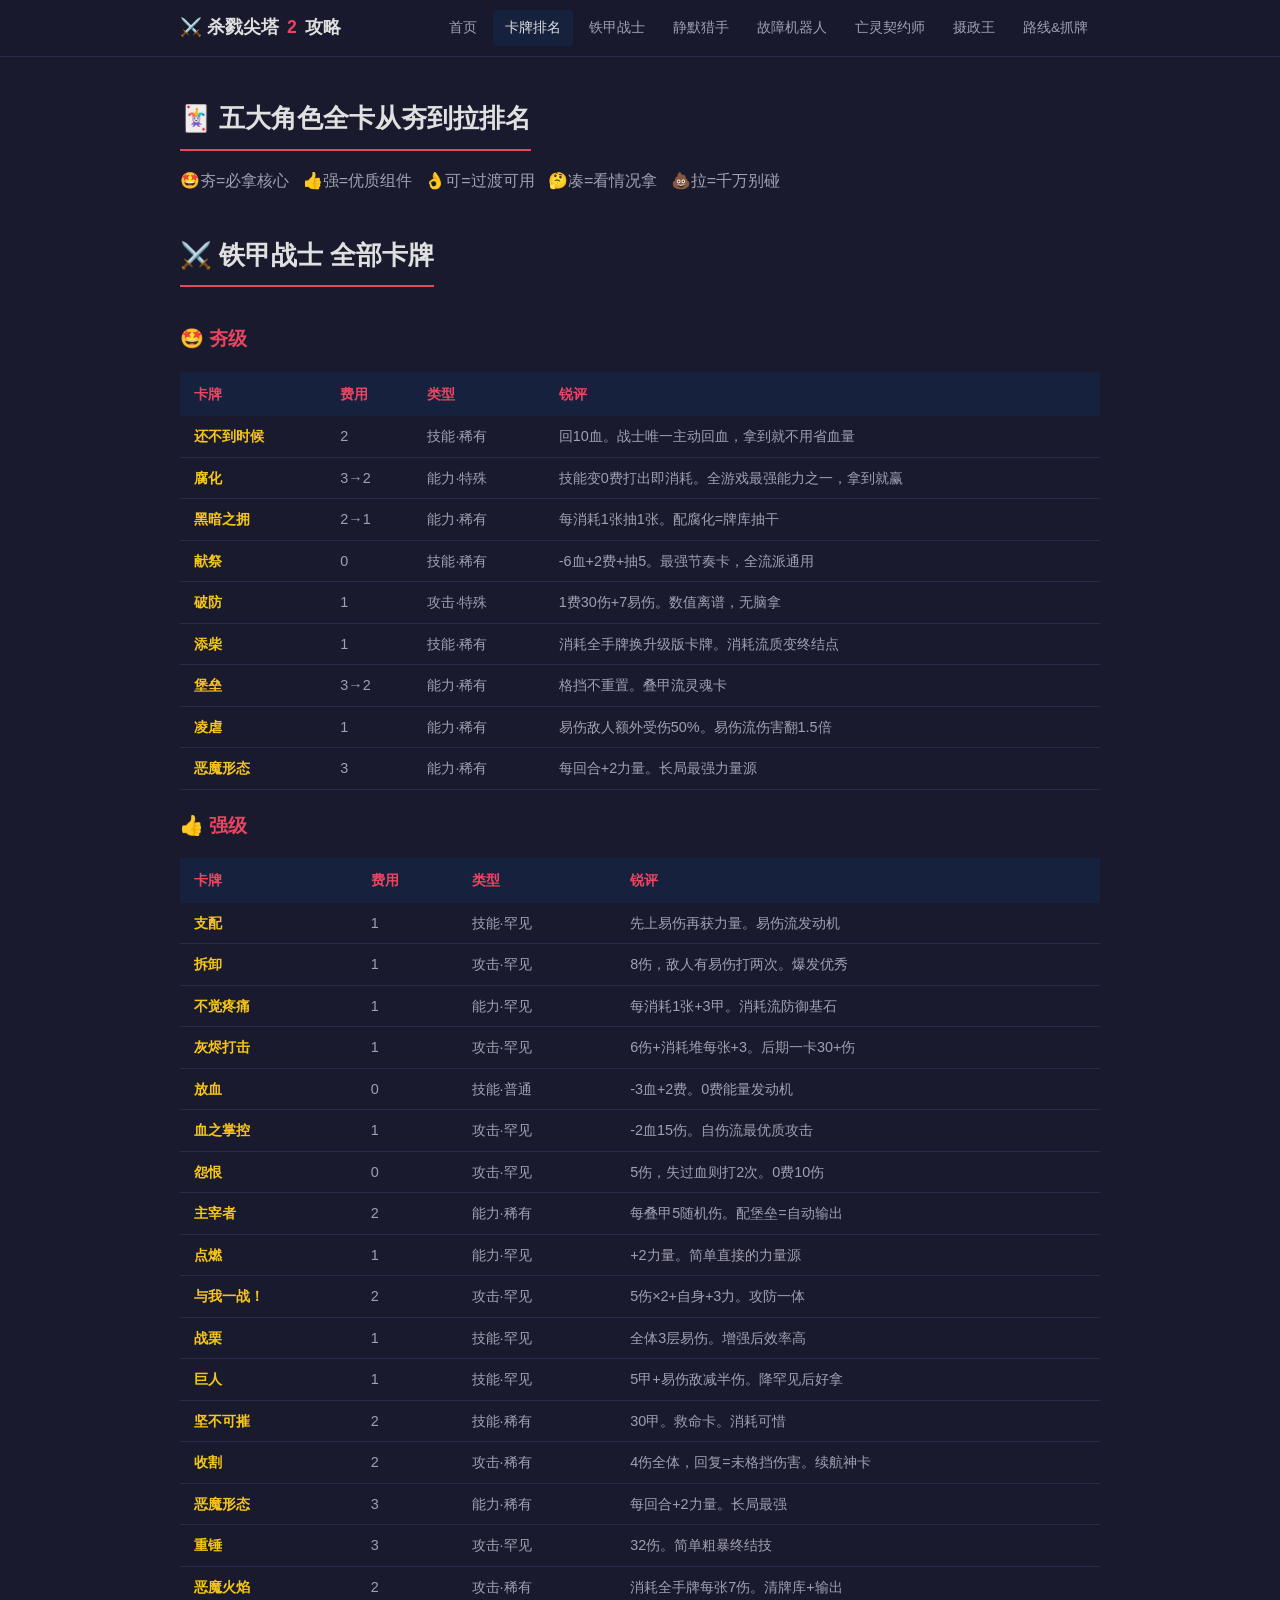
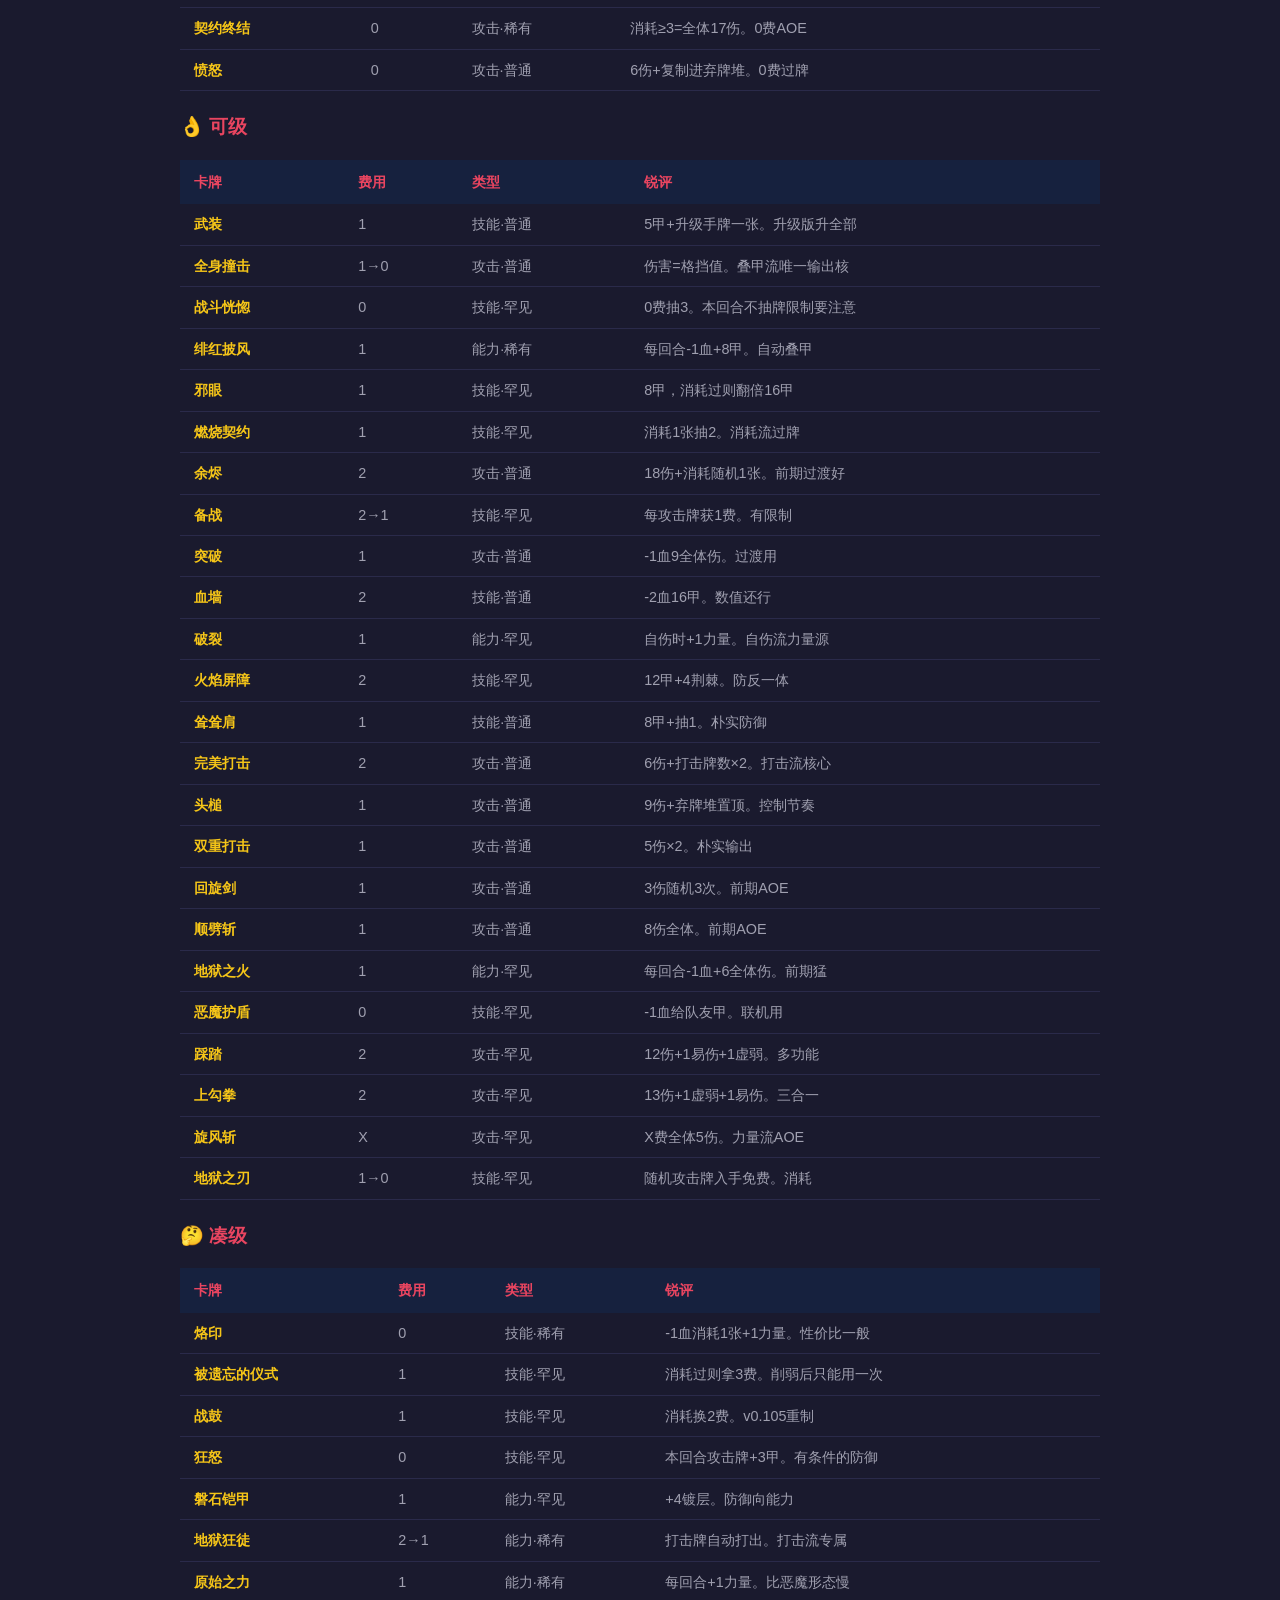
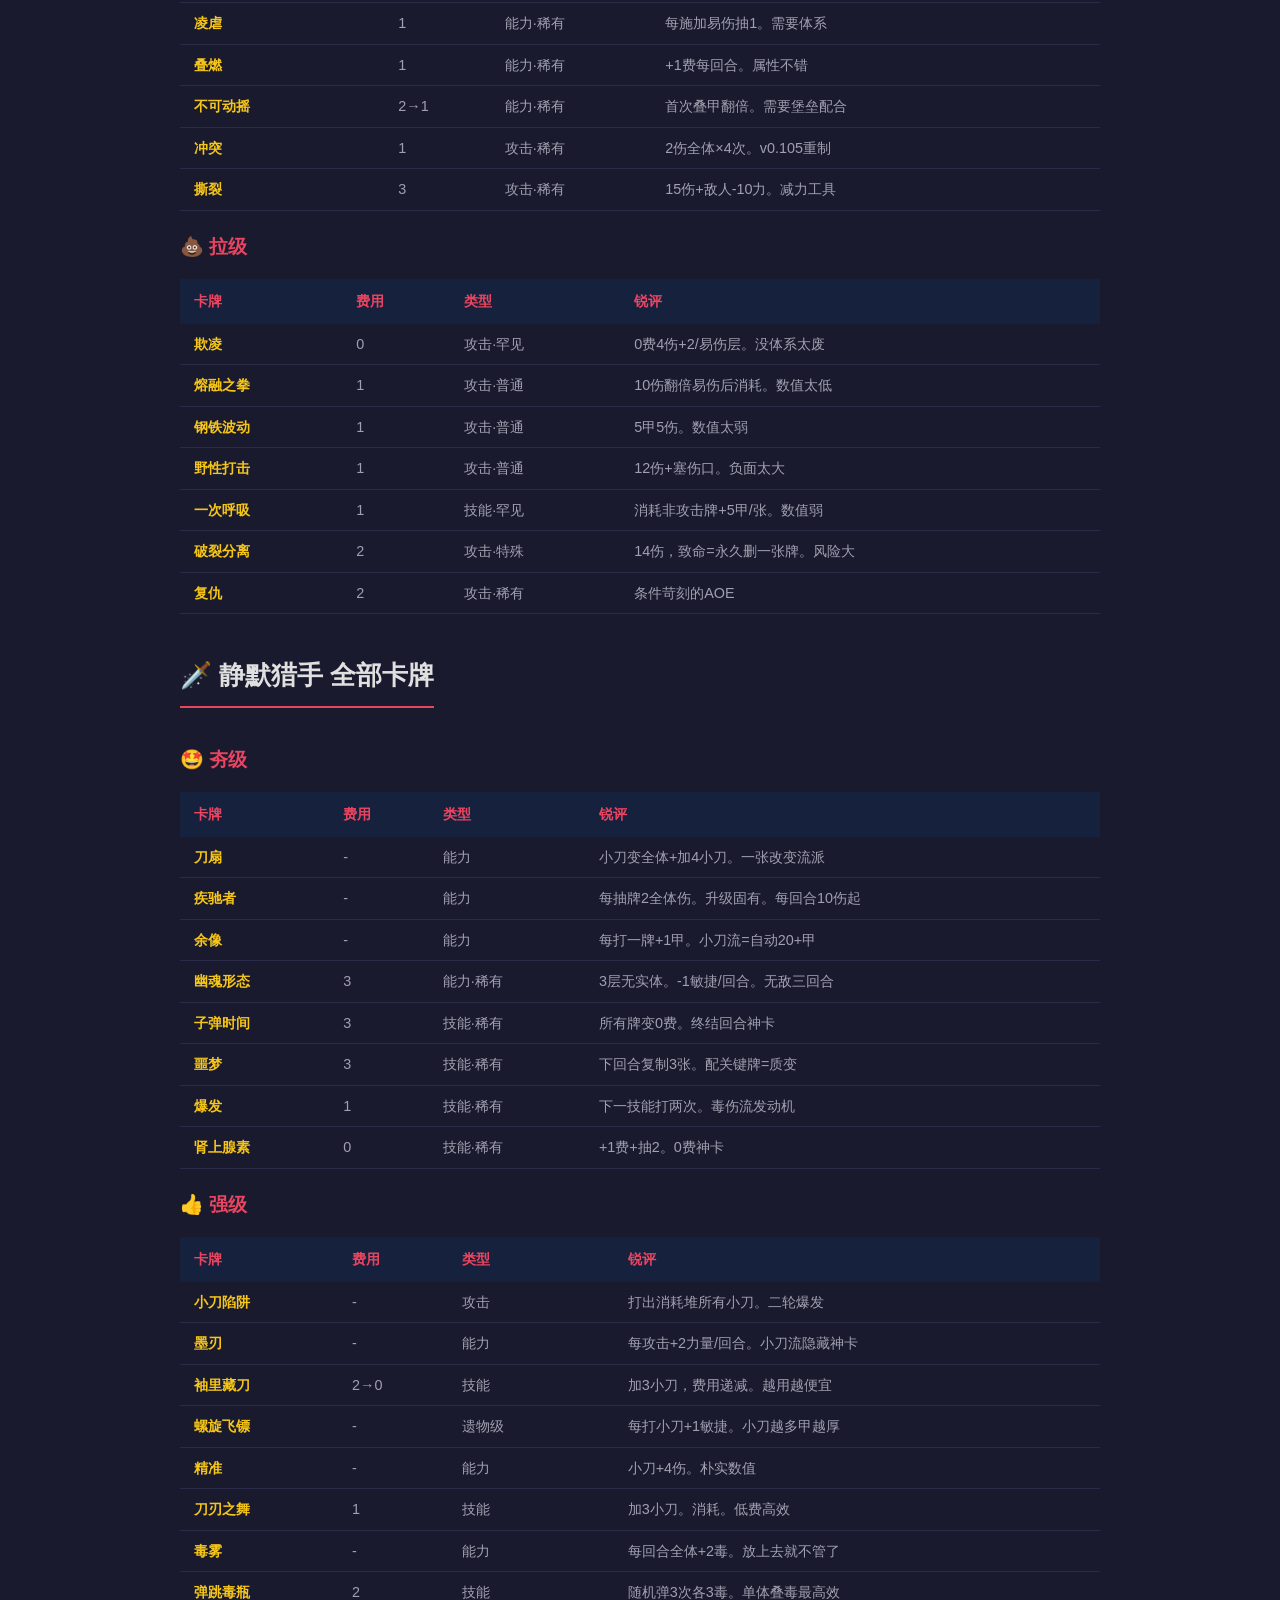
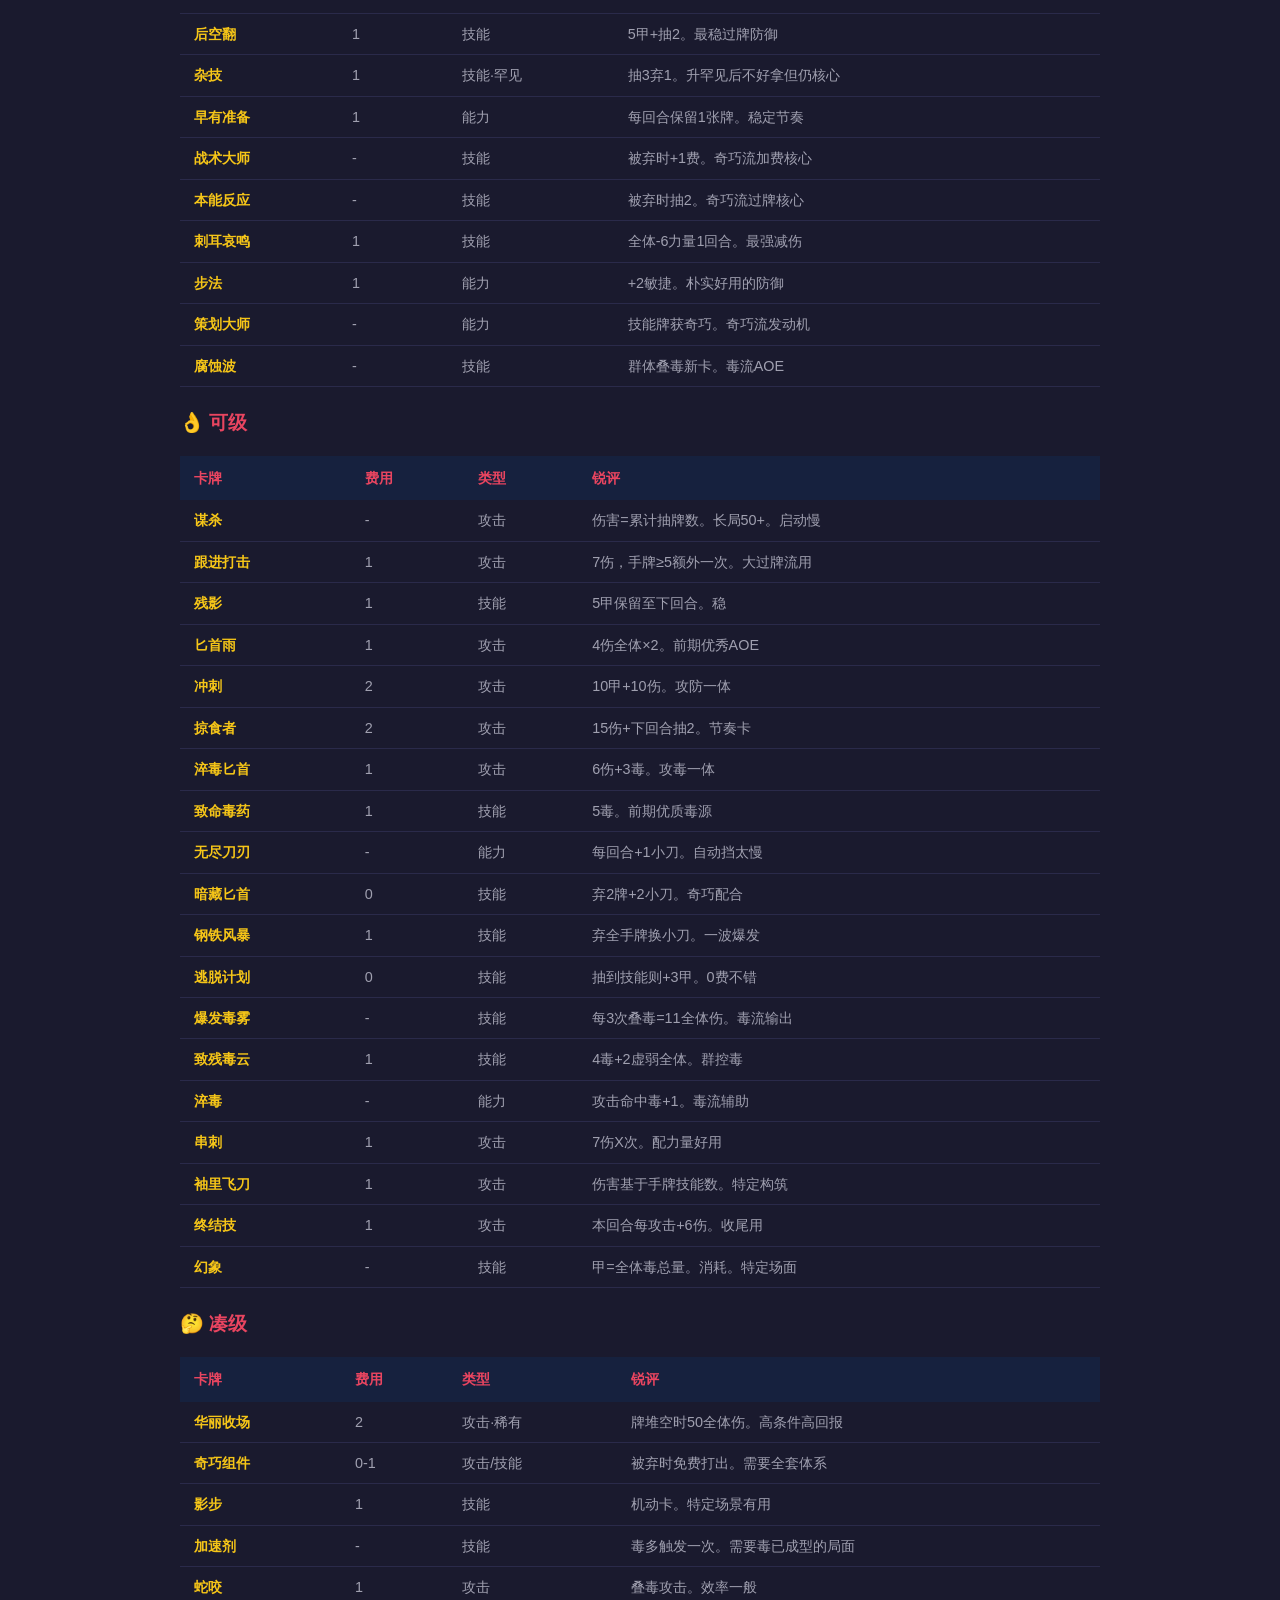
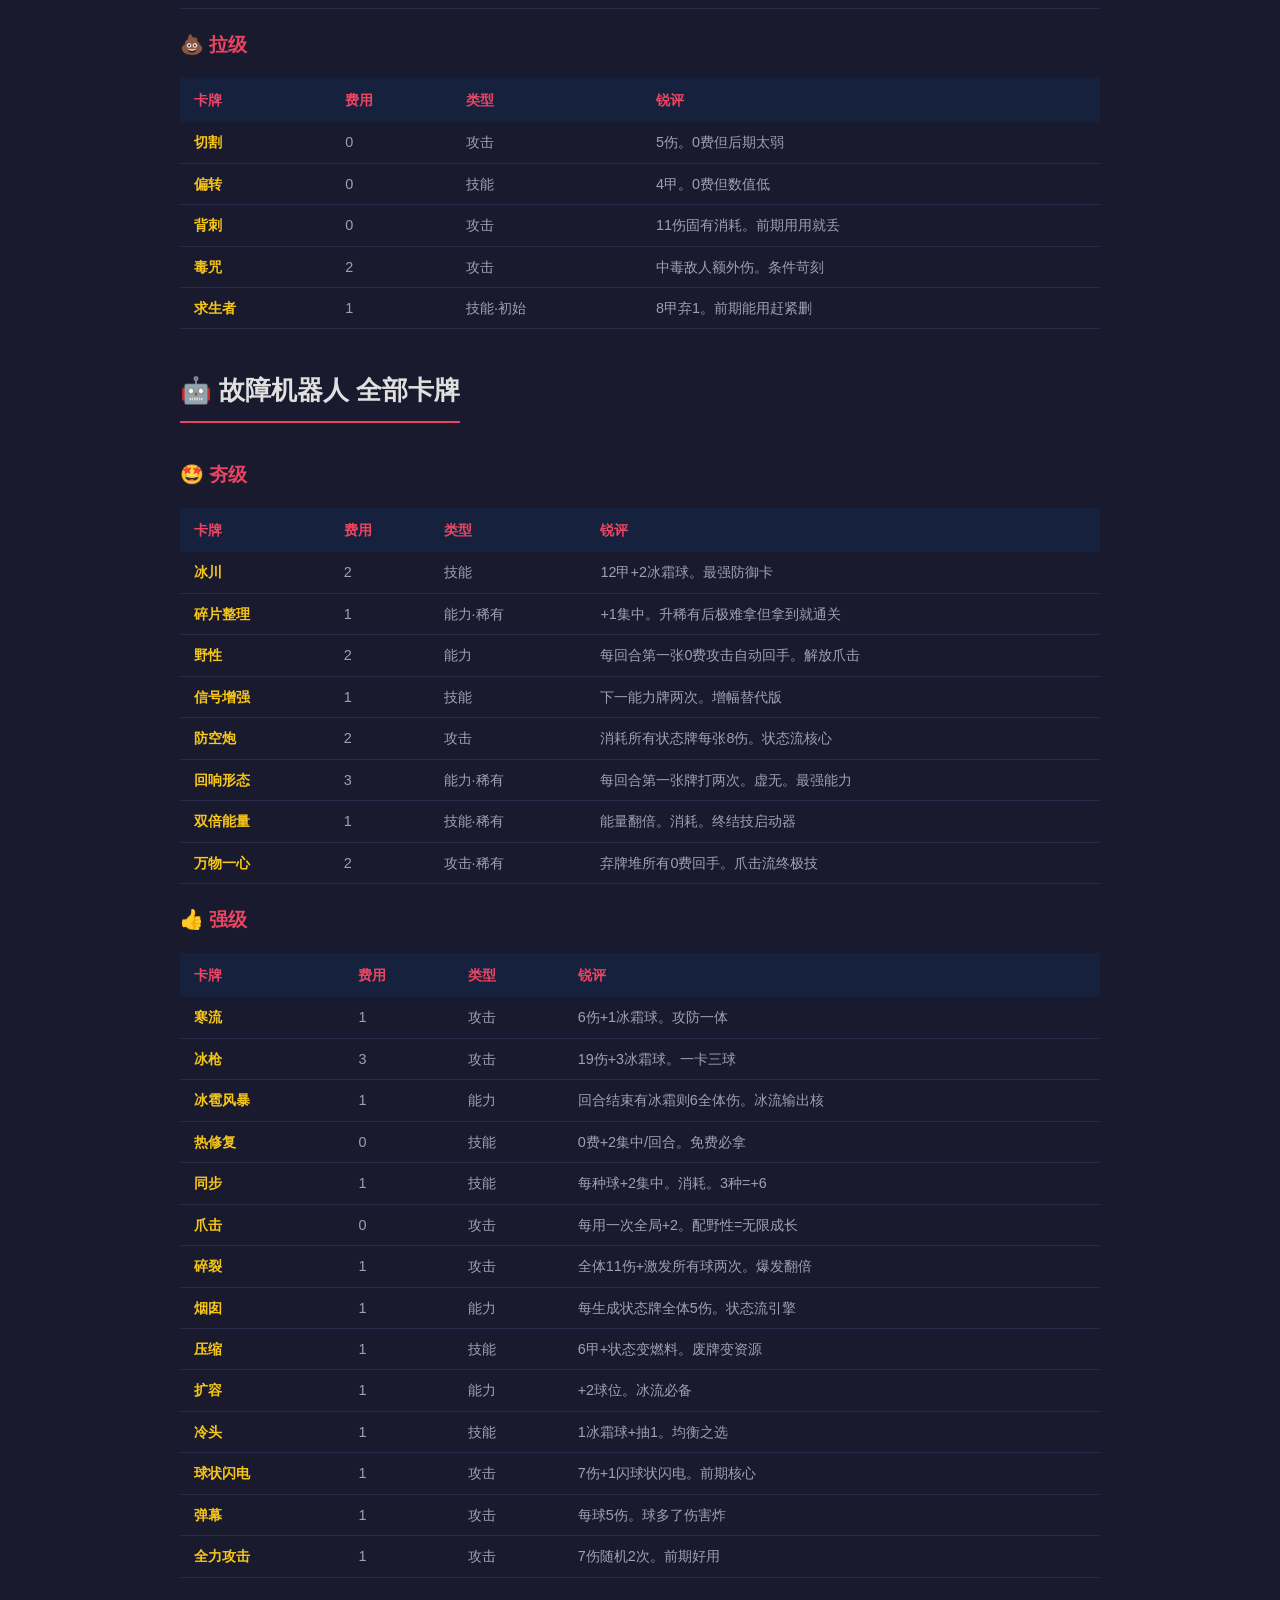
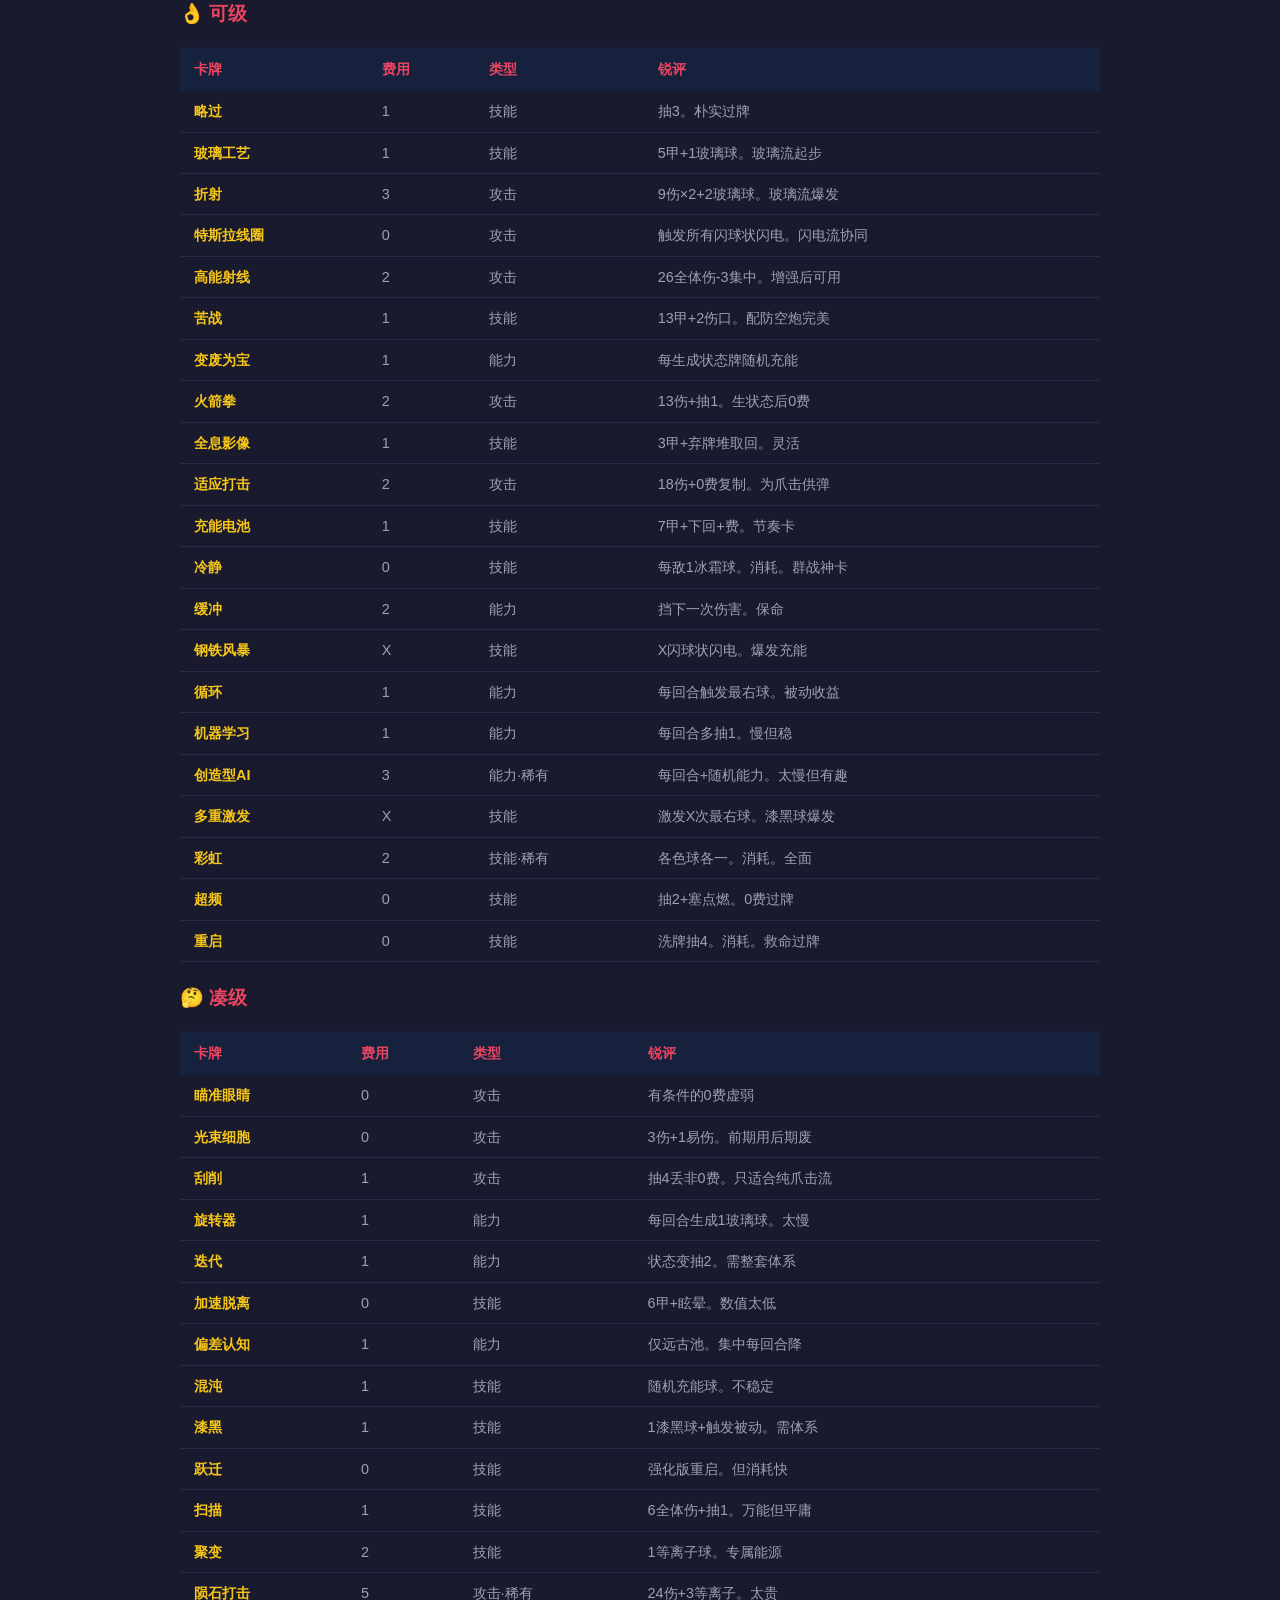
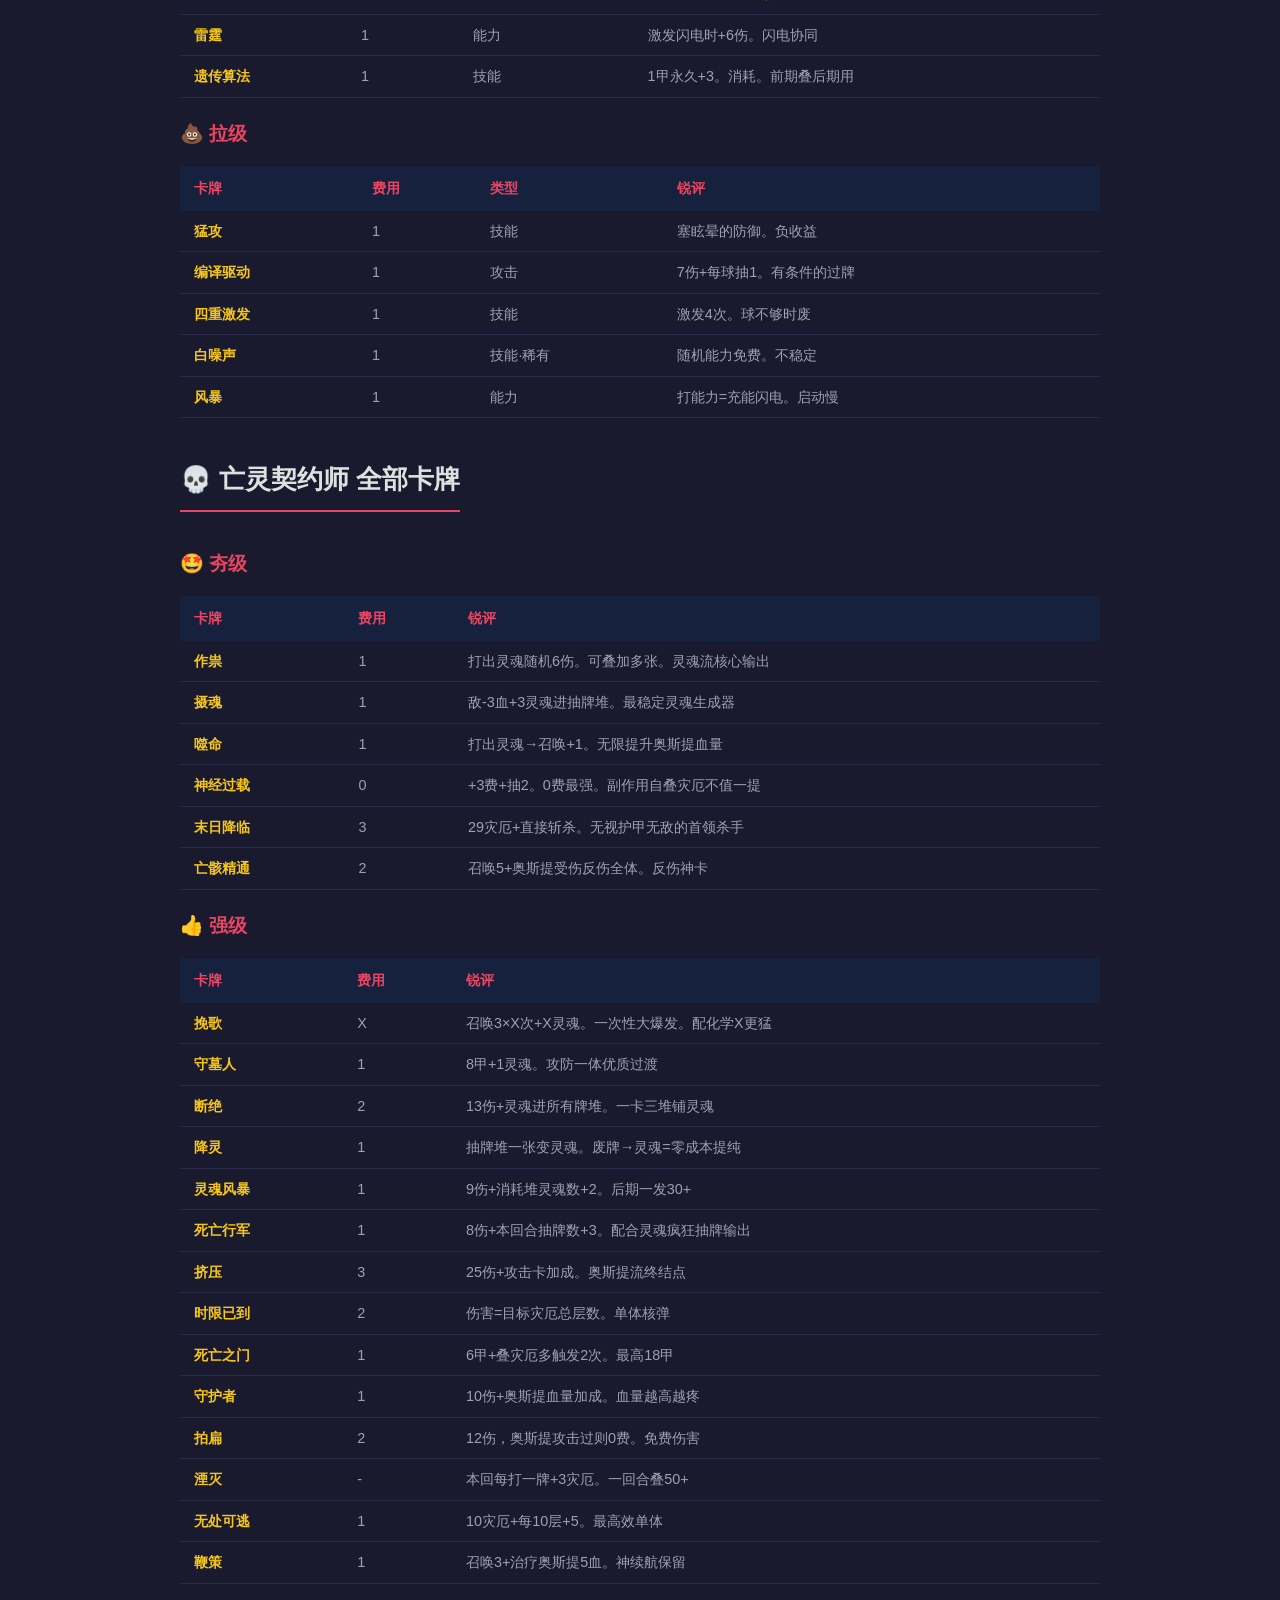
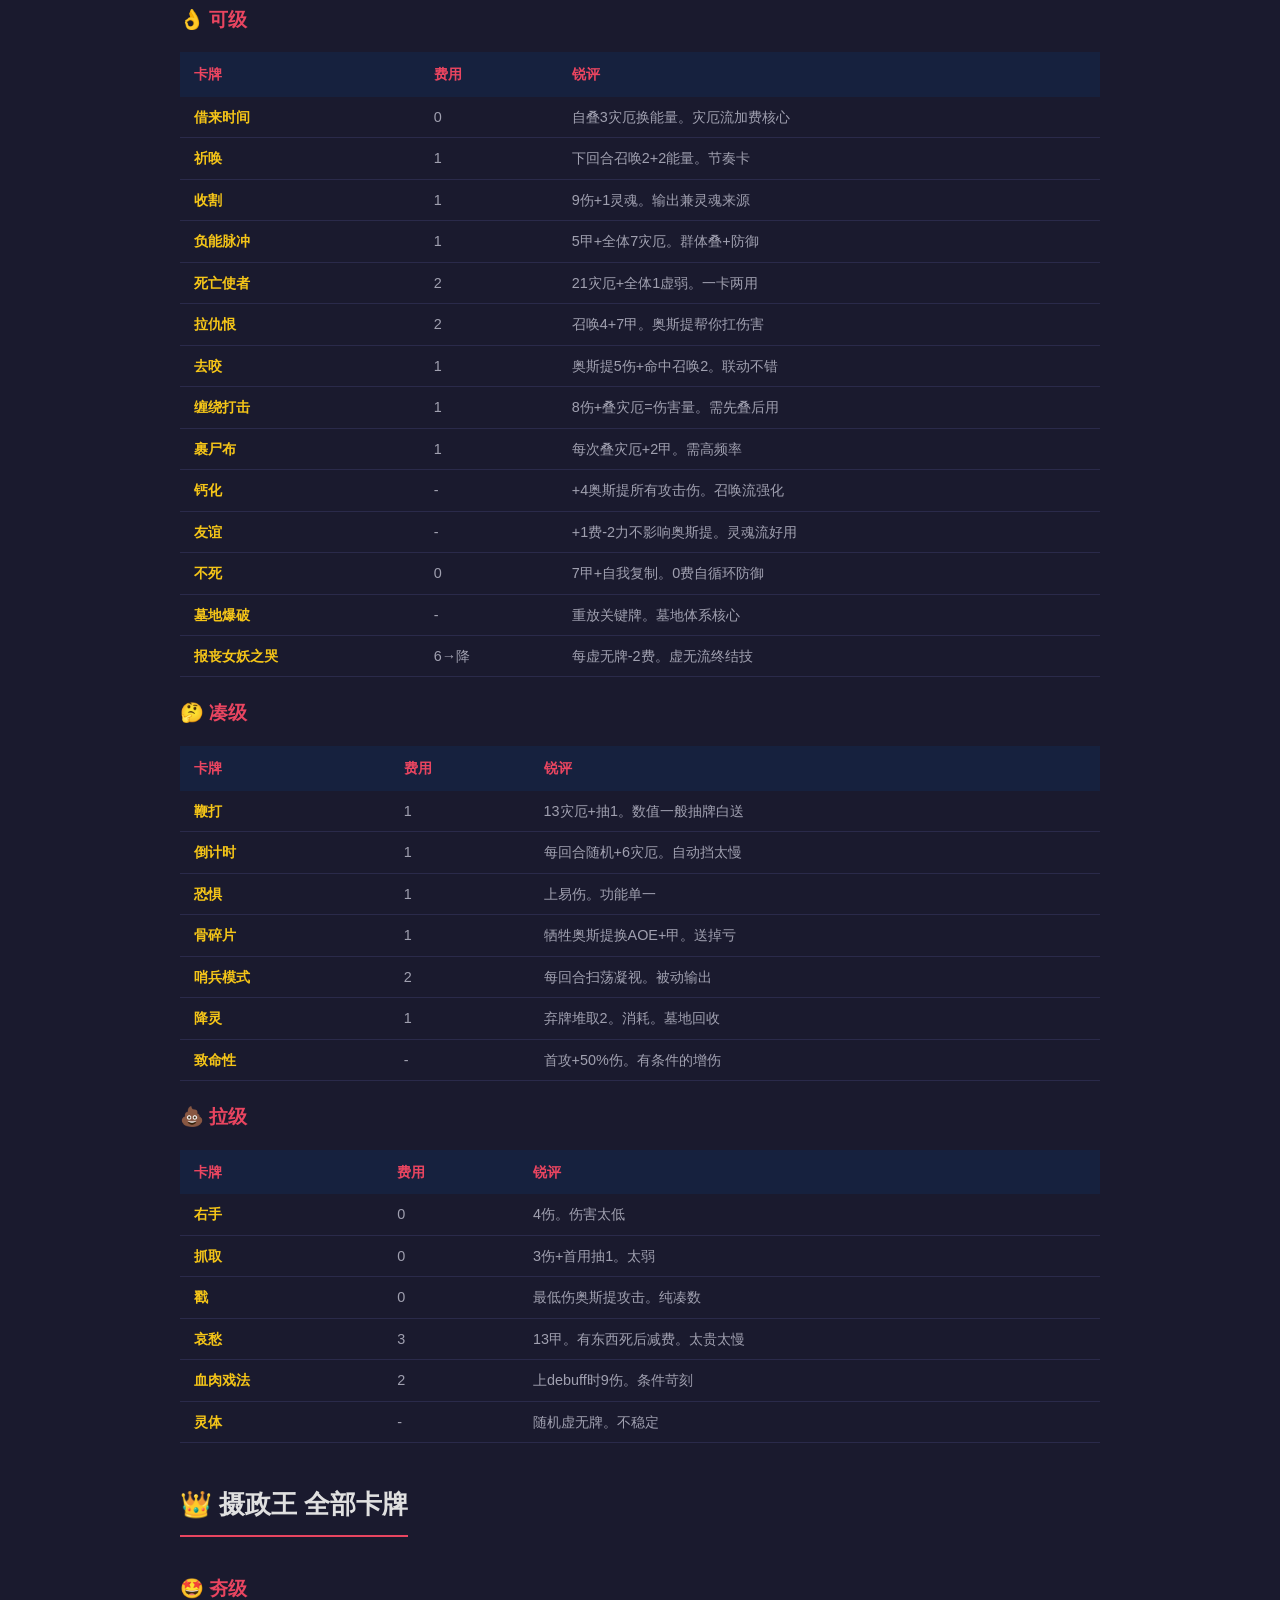
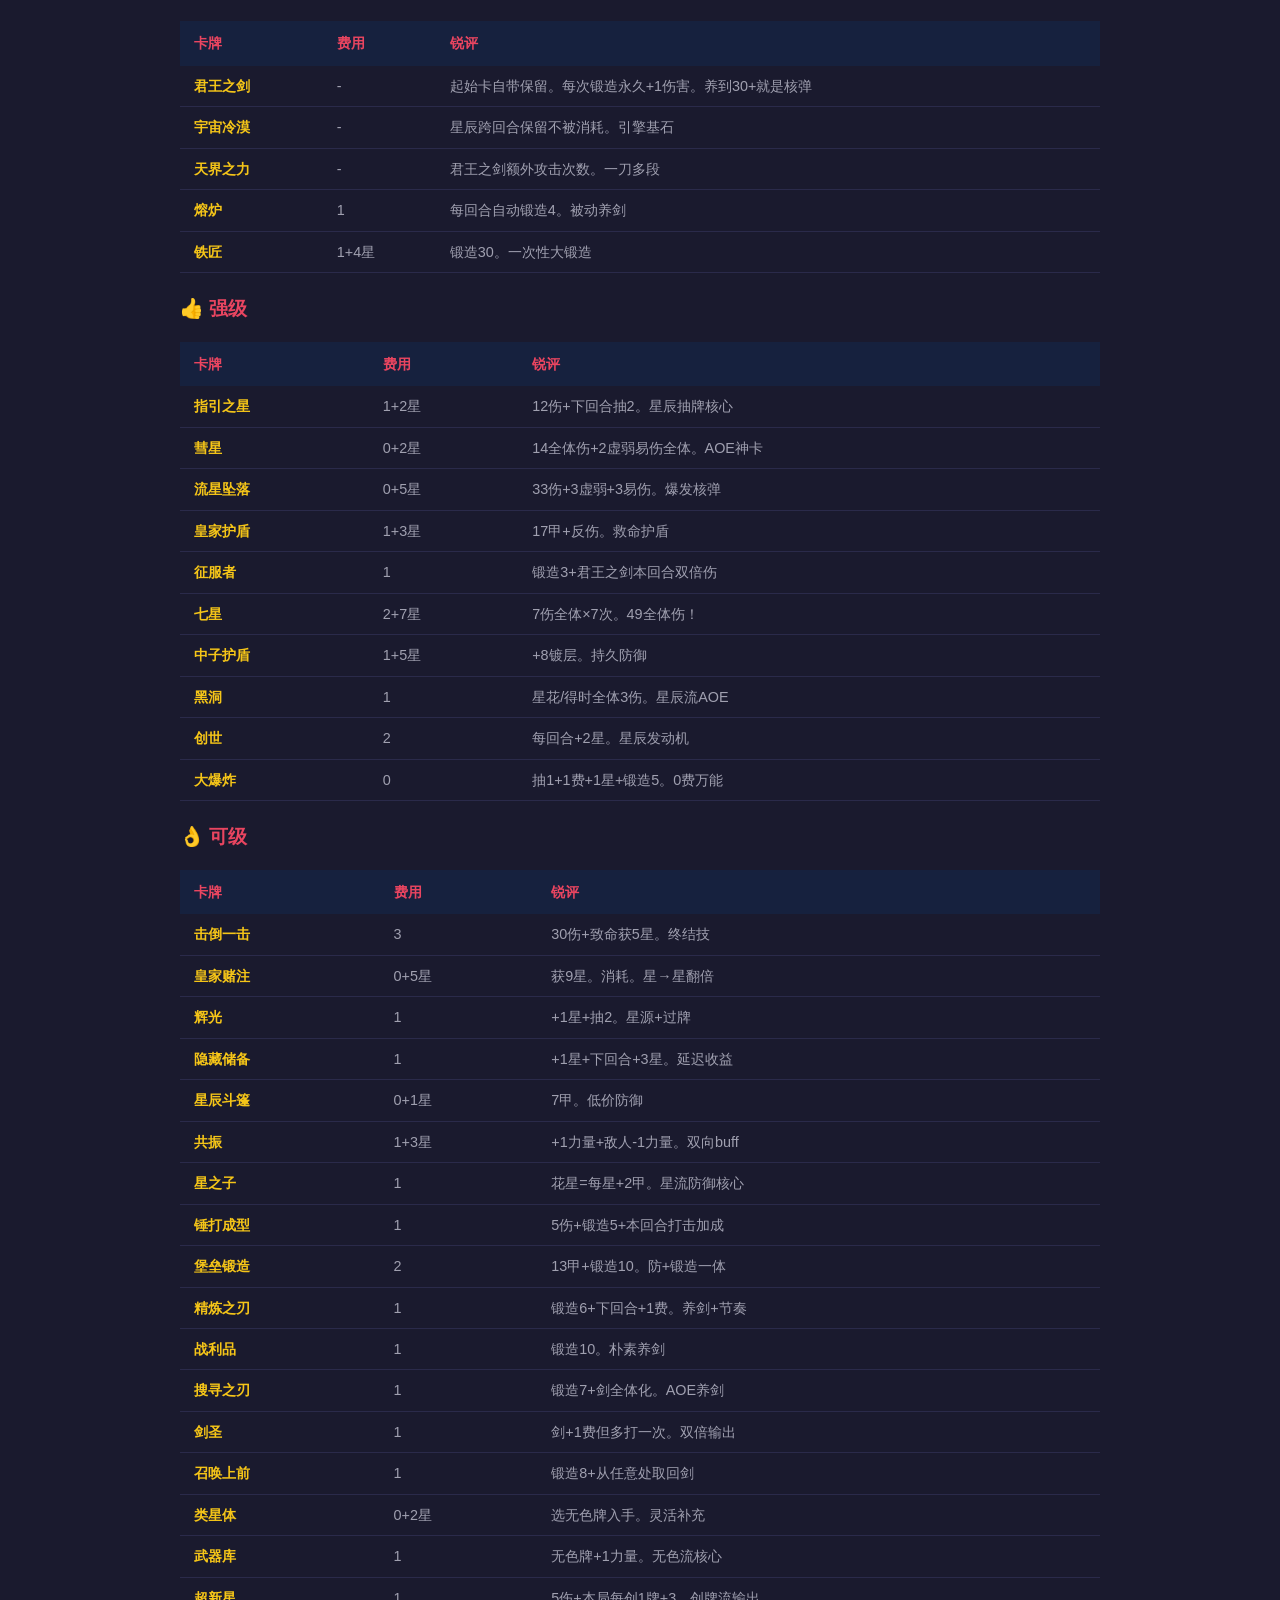
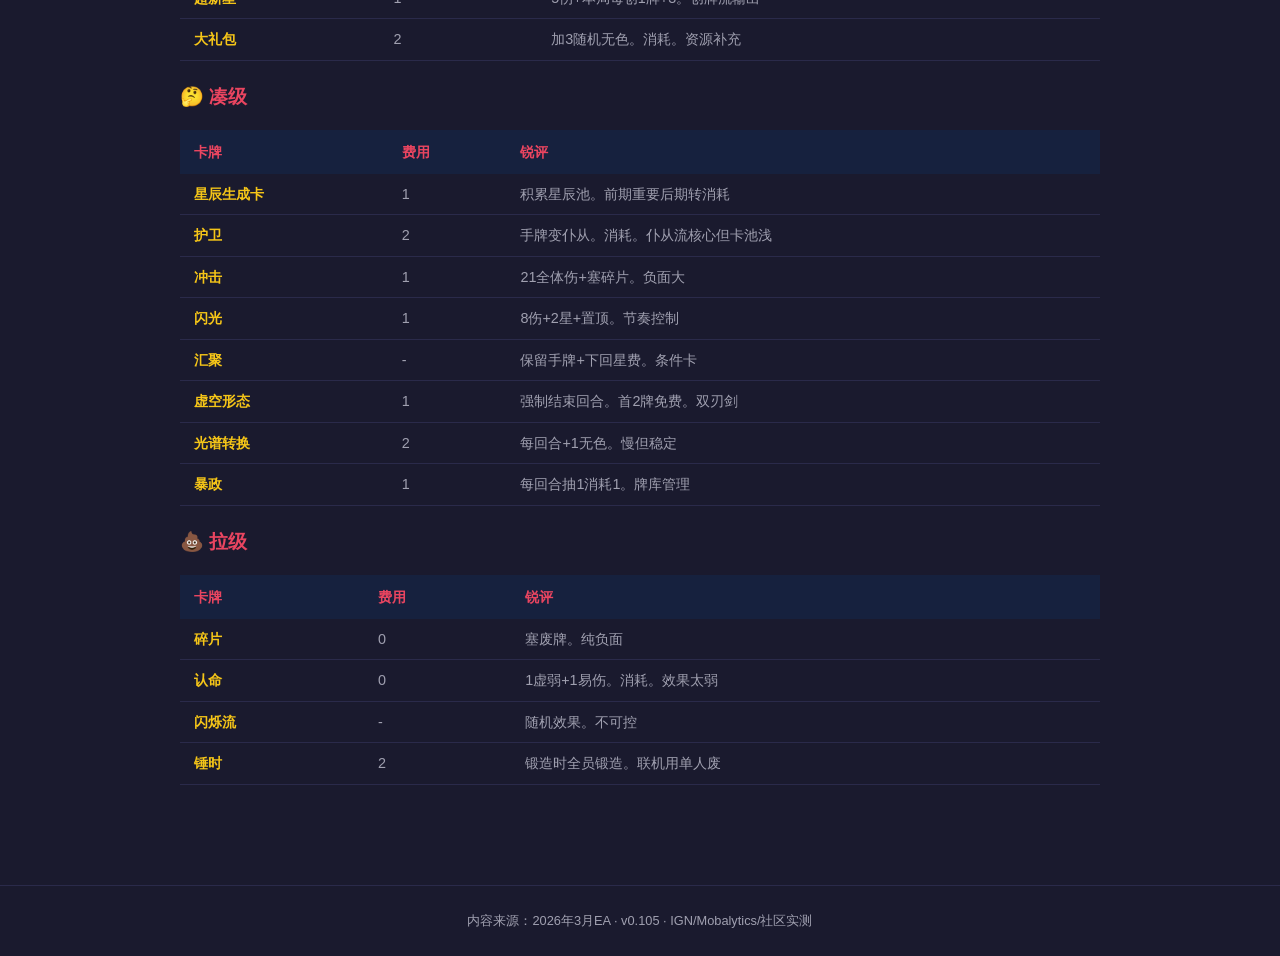
==== commit 89fceaea: "修正卡牌翻译为游戏简体中文官方译名：痛击/全身撞击/献祭/恶魔火焰/堡垒/主宰者/巨人/凌虐/与我一战/添柴/后空翻/毒雾等" ====
--- a/cards.html
+++ b/cards.html
@@ -22,36 +22,36 @@
 
 <h3>🤩 夯级</h3>
 <table class="card-table"><thead><tr><th>卡牌</th><th>费用</th><th>类型</th><th>锐评</th></tr></thead><tbody>
-<tr><td class="card-name">时候未到</td><td>2</td><td>技能·稀有</td><td>回10血。战士唯一主动回血，拿到就不用省血量</td></tr>
+<tr><td class="card-name">还不到时候</td><td>2</td><td>技能·稀有</td><td>回10血。战士唯一主动回血，拿到就不用省血量</td></tr>
 <tr><td class="card-name">腐化</td><td>3→2</td><td>能力·特殊</td><td>技能变0费打出即消耗。全游戏最强能力之一，拿到就赢</td></tr>
 <tr><td class="card-name">黑暗之拥</td><td>2→1</td><td>能力·稀有</td><td>每消耗1张抽1张。配腐化=牌库抽干</td></tr>
-<tr><td class="card-name">祭品</td><td>0</td><td>技能·稀有</td><td>-6血+2费+抽5。最强节奏卡，全流派通用</td></tr>
-<tr><td class="card-name">粉碎</td><td>1</td><td>攻击·特殊</td><td>1费30伤+7易伤。数值离谱，无脑拿</td></tr>
-<tr><td class="card-name">煽动</td><td>1</td><td>技能·稀有</td><td>消耗全手牌换升级版卡牌。消耗流质变终结点</td></tr>
-<tr><td class="card-name">壁垒</td><td>3→2</td><td>能力·稀有</td><td>格挡不重置。叠甲流灵魂卡</td></tr>
-<tr><td class="card-name">残暴</td><td>1</td><td>能力·稀有</td><td>易伤敌人额外受伤50%。易伤流伤害翻1.5倍</td></tr>
+<tr><td class="card-name">献祭</td><td>0</td><td>技能·稀有</td><td>-6血+2费+抽5。最强节奏卡，全流派通用</td></tr>
+<tr><td class="card-name">破防</td><td>1</td><td>攻击·特殊</td><td>1费30伤+7易伤。数值离谱，无脑拿</td></tr>
+<tr><td class="card-name">添柴</td><td>1</td><td>技能·稀有</td><td>消耗全手牌换升级版卡牌。消耗流质变终结点</td></tr>
+<tr><td class="card-name">堡垒</td><td>3→2</td><td>能力·稀有</td><td>格挡不重置。叠甲流灵魂卡</td></tr>
+<tr><td class="card-name">凌虐</td><td>1</td><td>能力·稀有</td><td>易伤敌人额外受伤50%。易伤流伤害翻1.5倍</td></tr>
 <tr><td class="card-name">恶魔形态</td><td>3</td><td>能力·稀有</td><td>每回合+2力量。长局最强力量源</td></tr>
 </tbody></table>
 
 <h3>👍 强级</h3>
 <table class="card-table"><thead><tr><th>卡牌</th><th>费用</th><th>类型</th><th>锐评</th></tr></thead><tbody>
 <tr><td class="card-name">支配</td><td>1</td><td>技能·罕见</td><td>先上易伤再获力量。易伤流发动机</td></tr>
-<tr><td class="card-name">拆解</td><td>1</td><td>攻击·罕见</td><td>8伤，敌人有易伤打两次。爆发优秀</td></tr>
-<tr><td class="card-name">无惧疼痛</td><td>1</td><td>能力·罕见</td><td>每消耗1张+3甲。消耗流防御基石</td></tr>
+<tr><td class="card-name">拆卸</td><td>1</td><td>攻击·罕见</td><td>8伤，敌人有易伤打两次。爆发优秀</td></tr>
+<tr><td class="card-name">不觉疼痛</td><td>1</td><td>能力·罕见</td><td>每消耗1张+3甲。消耗流防御基石</td></tr>
 <tr><td class="card-name">灰烬打击</td><td>1</td><td>攻击·罕见</td><td>6伤+消耗堆每张+3。后期一卡30+伤</td></tr>
 <tr><td class="card-name">放血</td><td>0</td><td>技能·普通</td><td>-3血+2费。0费能量发动机</td></tr>
 <tr><td class="card-name">血之掌控</td><td>1</td><td>攻击·罕见</td><td>-2血15伤。自伤流最优质攻击</td></tr>
 <tr><td class="card-name">怨恨</td><td>0</td><td>攻击·罕见</td><td>5伤，失过血则打2次。0费10伤</td></tr>
-<tr><td class="card-name">主宰</td><td>2</td><td>能力·稀有</td><td>每叠甲5随机伤。配壁垒=自动输出</td></tr>
-<tr><td class="card-name">燃烧</td><td>1</td><td>能力·罕见</td><td>+2力量。简单直接的力量源</td></tr>
-<tr><td class="card-name">来打我啊！</td><td>2</td><td>攻击·罕见</td><td>5伤×2+自身+3力。攻防一体</td></tr>
+<tr><td class="card-name">主宰者</td><td>2</td><td>能力·稀有</td><td>每叠甲5随机伤。配堡垒=自动输出</td></tr>
+<tr><td class="card-name">点燃</td><td>1</td><td>能力·罕见</td><td>+2力量。简单直接的力量源</td></tr>
+<tr><td class="card-name">与我一战！</td><td>2</td><td>攻击·罕见</td><td>5伤×2+自身+3力。攻防一体</td></tr>
 <tr><td class="card-name">战栗</td><td>1</td><td>技能·罕见</td><td>全体3层易伤。增强后效率高</td></tr>
-<tr><td class="card-name">巨像</td><td>1</td><td>技能·罕见</td><td>5甲+易伤敌减半伤。降罕见后好拿</td></tr>
+<tr><td class="card-name">巨人</td><td>1</td><td>技能·罕见</td><td>5甲+易伤敌减半伤。降罕见后好拿</td></tr>
 <tr><td class="card-name">坚不可摧</td><td>2</td><td>技能·稀有</td><td>30甲。救命卡。消耗可惜</td></tr>
 <tr><td class="card-name">收割</td><td>2</td><td>攻击·稀有</td><td>4伤全体，回复=未格挡伤害。续航神卡</td></tr>
 <tr><td class="card-name">恶魔形态</td><td>3</td><td>能力·稀有</td><td>每回合+2力量。长局最强</td></tr>
 <tr><td class="card-name">重锤</td><td>3</td><td>攻击·罕见</td><td>32伤。简单粗暴终结技</td></tr>
-<tr><td class="card-name">灼热打击</td><td>2</td><td>攻击·稀有</td><td>消耗全手牌每张7伤。清牌库+输出</td></tr>
+<tr><td class="card-name">恶魔火焰</td><td>2</td><td>攻击·稀有</td><td>消耗全手牌每张7伤。清牌库+输出</td></tr>
 <tr><td class="card-name">契约终结</td><td>0</td><td>攻击·稀有</td><td>消耗≥3=全体17伤。0费AOE</td></tr>
 <tr><td class="card-name">愤怒</td><td>0</td><td>攻击·普通</td><td>6伤+复制进弃牌堆。0费过牌</td></tr>
 </tbody></table>
@@ -59,26 +59,26 @@
 <h3>👌 可级</h3>
 <table class="card-table"><thead><tr><th>卡牌</th><th>费用</th><th>类型</th><th>锐评</th></tr></thead><tbody>
 <tr><td class="card-name">武装</td><td>1</td><td>技能·普通</td><td>5甲+升级手牌一张。升级版升全部</td></tr>
-<tr><td class="card-name">泰山压顶</td><td>1→0</td><td>攻击·普通</td><td>伤害=格挡值。叠甲流唯一输出核</td></tr>
-<tr><td class="card-name">战斗专注</td><td>0</td><td>技能·罕见</td><td>0费抽3。本回合不抽牌限制要注意</td></tr>
-<tr><td class="card-name">血红披风</td><td>1</td><td>能力·稀有</td><td>每回合-1血+8甲。自动叠甲</td></tr>
+<tr><td class="card-name">全身撞击</td><td>1→0</td><td>攻击·普通</td><td>伤害=格挡值。叠甲流唯一输出核</td></tr>
+<tr><td class="card-name">战斗恍惚</td><td>0</td><td>技能·罕见</td><td>0费抽3。本回合不抽牌限制要注意</td></tr>
+<tr><td class="card-name">绯红披风</td><td>1</td><td>能力·稀有</td><td>每回合-1血+8甲。自动叠甲</td></tr>
 <tr><td class="card-name">邪眼</td><td>1</td><td>技能·罕见</td><td>8甲，消耗过则翻倍16甲</td></tr>
 <tr><td class="card-name">燃烧契约</td><td>1</td><td>技能·罕见</td><td>消耗1张抽2。消耗流过牌</td></tr>
 <tr><td class="card-name">余烬</td><td>2</td><td>攻击·普通</td><td>18伤+消耗随机1张。前期过渡好</td></tr>
-<tr><td class="card-name">期待战斗</td><td>2→1</td><td>技能·罕见</td><td>每攻击牌获1费。有限制</td></tr>
+<tr><td class="card-name">备战</td><td>2→1</td><td>技能·罕见</td><td>每攻击牌获1费。有限制</td></tr>
 <tr><td class="card-name">突破</td><td>1</td><td>攻击·普通</td><td>-1血9全体伤。过渡用</td></tr>
 <tr><td class="card-name">血墙</td><td>2</td><td>技能·普通</td><td>-2血16甲。数值还行</td></tr>
-<tr><td class="card-name">撕裂</td><td>1</td><td>能力·罕见</td><td>自伤时+1力量。自伤流力量源</td></tr>
+<tr><td class="card-name">破裂</td><td>1</td><td>能力·罕见</td><td>自伤时+1力量。自伤流力量源</td></tr>
 <tr><td class="card-name">火焰屏障</td><td>2</td><td>技能·罕见</td><td>12甲+4荆棘。防反一体</td></tr>
-<tr><td class="card-name">耸肩</td><td>1</td><td>技能·普通</td><td>8甲+抽1。朴实防御</td></tr>
+<tr><td class="card-name">耸耸肩</td><td>1</td><td>技能·普通</td><td>8甲+抽1。朴实防御</td></tr>
 <tr><td class="card-name">完美打击</td><td>2</td><td>攻击·普通</td><td>6伤+打击牌数×2。打击流核心</td></tr>
 <tr><td class="card-name">头槌</td><td>1</td><td>攻击·普通</td><td>9伤+弃牌堆置顶。控制节奏</td></tr>
-<tr><td class="card-name">双持打击</td><td>1</td><td>攻击·普通</td><td>5伤×2。朴实输出</td></tr>
-<tr><td class="card-name">剑刃回旋镖</td><td>1</td><td>攻击·普通</td><td>3伤随机3次。前期AOE</td></tr>
+<tr><td class="card-name">双重打击</td><td>1</td><td>攻击·普通</td><td>5伤×2。朴实输出</td></tr>
+<tr><td class="card-name">回旋剑</td><td>1</td><td>攻击·普通</td><td>3伤随机3次。前期AOE</td></tr>
 <tr><td class="card-name">顺劈斩</td><td>1</td><td>攻击·普通</td><td>8伤全体。前期AOE</td></tr>
-<tr><td class="card-name">地狱火</td><td>1</td><td>能力·罕见</td><td>每回合-1血+6全体伤。前期猛</td></tr>
+<tr><td class="card-name">地狱之火</td><td>1</td><td>能力·罕见</td><td>每回合-1血+6全体伤。前期猛</td></tr>
 <tr><td class="card-name">恶魔护盾</td><td>0</td><td>技能·罕见</td><td>-1血给队友甲。联机用</td></tr>
-<tr><td class="card-name">践踏</td><td>2</td><td>攻击·罕见</td><td>12伤+1易伤+1虚弱。多功能</td></tr>
+<tr><td class="card-name">踩踏</td><td>2</td><td>攻击·罕见</td><td>12伤+1易伤+1虚弱。多功能</td></tr>
 <tr><td class="card-name">上勾拳</td><td>2</td><td>攻击·罕见</td><td>13伤+1虚弱+1易伤。三合一</td></tr>
 <tr><td class="card-name">旋风斩</td><td>X</td><td>攻击·罕见</td><td>X费全体5伤。力量流AOE</td></tr>
 <tr><td class="card-name">地狱之刃</td><td>1→0</td><td>技能·罕见</td><td>随机攻击牌入手免费。消耗</td></tr>
@@ -91,23 +91,23 @@
 <tr><td class="card-name">战鼓</td><td>1</td><td>技能·罕见</td><td>消耗换2费。v0.105重制</td></tr>
 <tr><td class="card-name">狂怒</td><td>0</td><td>技能·罕见</td><td>本回合攻击牌+3甲。有条件的防御</td></tr>
 <tr><td class="card-name">磐石铠甲</td><td>1</td><td>能力·罕见</td><td>+4镀层。防御向能力</td></tr>
-<tr><td class="card-name">地狱使者</td><td>2→1</td><td>能力·稀有</td><td>打击牌自动打出。打击流专属</td></tr>
+<tr><td class="card-name">地狱狂徒</td><td>2→1</td><td>能力·稀有</td><td>打击牌自动打出。打击流专属</td></tr>
 <tr><td class="card-name">原始之力</td><td>1</td><td>能力·稀有</td><td>每回合+1力量。比恶魔形态慢</td></tr>
-<tr><td class="card-name">残暴</td><td>1</td><td>能力·稀有</td><td>每施加易伤抽1。需要体系</td></tr>
+<tr><td class="card-name">凌虐</td><td>1</td><td>能力·稀有</td><td>每施加易伤抽1。需要体系</td></tr>
 <tr><td class="card-name">叠燃</td><td>1</td><td>能力·稀有</td><td>+1费每回合。属性不错</td></tr>
-<tr><td class="card-name">不可动摇</td><td>2→1</td><td>能力·稀有</td><td>首次叠甲翻倍。需要壁垒配合</td></tr>
+<tr><td class="card-name">不可动摇</td><td>2→1</td><td>能力·稀有</td><td>首次叠甲翻倍。需要堡垒配合</td></tr>
 <tr><td class="card-name">冲突</td><td>1</td><td>攻击·稀有</td><td>2伤全体×4次。v0.105重制</td></tr>
-<tr><td class="card-name">扼杀</td><td>3</td><td>攻击·稀有</td><td>15伤+敌人-10力。减力工具</td></tr>
+<tr><td class="card-name">撕裂</td><td>3</td><td>攻击·稀有</td><td>15伤+敌人-10力。减力工具</td></tr>
 </tbody></table>
 
 <h3>💩 拉级</h3>
 <table class="card-table"><thead><tr><th>卡牌</th><th>费用</th><th>类型</th><th>锐评</th></tr></thead><tbody>
 <tr><td class="card-name">欺凌</td><td>0</td><td>攻击·罕见</td><td>0费4伤+2/易伤层。没体系太废</td></tr>
-<tr><td class="card-name">熔岩之拳</td><td>1</td><td>攻击·普通</td><td>10伤翻倍易伤后消耗。数值太低</td></tr>
-<tr><td class="card-name">铁壁波动</td><td>1</td><td>攻击·普通</td><td>5甲5伤。数值太弱</td></tr>
+<tr><td class="card-name">熔融之拳</td><td>1</td><td>攻击·普通</td><td>10伤翻倍易伤后消耗。数值太低</td></tr>
+<tr><td class="card-name">钢铁波动</td><td>1</td><td>攻击·普通</td><td>5甲5伤。数值太弱</td></tr>
 <tr><td class="card-name">野性打击</td><td>1</td><td>攻击·普通</td><td>12伤+塞伤口。负面太大</td></tr>
 <tr><td class="card-name">一次呼吸</td><td>1</td><td>技能·罕见</td><td>消耗非攻击牌+5甲/张。数值弱</td></tr>
-<tr><td class="card-name">撕裂分离</td><td>2</td><td>攻击·特殊</td><td>14伤，致命=永久删一张牌。风险大</td></tr>
+<tr><td class="card-name">破裂分离</td><td>2</td><td>攻击·特殊</td><td>14伤，致命=永久删一张牌。风险大</td></tr>
 <tr><td class="card-name">复仇</td><td>2</td><td>攻击·稀有</td><td>条件苛刻的AOE</td></tr>
 </tbody></table>
 </div>
@@ -134,17 +134,17 @@
 <tr><td class="card-name">袖里藏刀</td><td>2→0</td><td>技能</td><td>加3小刀，费用递减。越用越便宜</td></tr>
 <tr><td class="card-name">螺旋飞镖</td><td>-</td><td>遗物级</td><td>每打小刀+1敏捷。小刀越多甲越厚</td></tr>
 <tr><td class="card-name">精准</td><td>-</td><td>能力</td><td>小刀+4伤。朴实数值</td></tr>
-<tr><td class="card-name">剑刃之舞</td><td>1</td><td>技能</td><td>加3小刀。消耗。低费高效</td></tr>
-<tr><td class="card-name">致命毒雾</td><td>-</td><td>能力</td><td>每回合全体+2毒。放上去就不管了</td></tr>
+<tr><td class="card-name">刀刃之舞</td><td>1</td><td>技能</td><td>加3小刀。消耗。低费高效</td></tr>
+<tr><td class="card-name">毒雾</td><td>-</td><td>能力</td><td>每回合全体+2毒。放上去就不管了</td></tr>
 <tr><td class="card-name">弹跳毒瓶</td><td>2</td><td>技能</td><td>随机弹3次各3毒。单体叠毒最高效</td></tr>
-<tr><td class="card-name">翻腾</td><td>1</td><td>技能</td><td>5甲+抽2。最稳过牌防御</td></tr>
+<tr><td class="card-name">后空翻</td><td>1</td><td>技能</td><td>5甲+抽2。最稳过牌防御</td></tr>
 <tr><td class="card-name">杂技</td><td>1</td><td>技能·罕见</td><td>抽3弃1。升罕见后不好拿但仍核心</td></tr>
 <tr><td class="card-name">早有准备</td><td>1</td><td>能力</td><td>每回合保留1张牌。稳定节奏</td></tr>
 <tr><td class="card-name">战术大师</td><td>-</td><td>技能</td><td>被弃时+1费。奇巧流加费核心</td></tr>
 <tr><td class="card-name">本能反应</td><td>-</td><td>技能</td><td>被弃时抽2。奇巧流过牌核心</td></tr>
-<tr><td class="card-name">穿透哀鸣</td><td>1</td><td>技能</td><td>全体-6力量1回合。最强减伤</td></tr>
-<tr><td class="card-name">脚步</td><td>1</td><td>能力</td><td>+2敏捷。朴实好用的防御</td></tr>
-<tr><td class="card-name">计划者大师</td><td>-</td><td>能力</td><td>技能牌获奇巧。奇巧流发动机</td></tr>
+<tr><td class="card-name">刺耳哀鸣</td><td>1</td><td>技能</td><td>全体-6力量1回合。最强减伤</td></tr>
+<tr><td class="card-name">步法</td><td>1</td><td>能力</td><td>+2敏捷。朴实好用的防御</td></tr>
+<tr><td class="card-name">策划大师</td><td>-</td><td>能力</td><td>技能牌获奇巧。奇巧流发动机</td></tr>
 <tr><td class="card-name">腐蚀波</td><td>-</td><td>技能</td><td>群体叠毒新卡。毒流AOE</td></tr>
 </tbody></table>
 
@@ -156,19 +156,19 @@
 <tr><td class="card-name">匕首雨</td><td>1</td><td>攻击</td><td>4伤全体×2。前期优秀AOE</td></tr>
 <tr><td class="card-name">冲刺</td><td>2</td><td>攻击</td><td>10甲+10伤。攻防一体</td></tr>
 <tr><td class="card-name">掠食者</td><td>2</td><td>攻击</td><td>15伤+下回合抽2。节奏卡</td></tr>
-<tr><td class="card-name">毒刺</td><td>1</td><td>攻击</td><td>6伤+3毒。攻毒一体</td></tr>
-<tr><td class="card-name">死毒</td><td>1</td><td>技能</td><td>5毒。前期优质毒源</td></tr>
+<tr><td class="card-name">淬毒匕首</td><td>1</td><td>攻击</td><td>6伤+3毒。攻毒一体</td></tr>
+<tr><td class="card-name">致命毒药</td><td>1</td><td>技能</td><td>5毒。前期优质毒源</td></tr>
 <tr><td class="card-name">无尽刀刃</td><td>-</td><td>能力</td><td>每回合+1小刀。自动挡太慢</td></tr>
-<tr><td class="card-name">隐蔽匕首</td><td>0</td><td>技能</td><td>弃2牌+2小刀。奇巧配合</td></tr>
-<tr><td class="card-name">暴风雨</td><td>1</td><td>技能</td><td>弃全手牌换小刀。一波爆发</td></tr>
-<tr><td class="card-name">悬崖勒马</td><td>0</td><td>技能</td><td>抽到技能则+3甲。0费不错</td></tr>
-<tr><td class="card-name">毒雾爆发</td><td>-</td><td>技能</td><td>每3次叠毒=11全体伤。毒流输出</td></tr>
-<tr><td class="card-name">致命毒瓶</td><td>1</td><td>技能</td><td>4毒+2虚弱全体。群控毒</td></tr>
-<tr><td class="card-name">毒液</td><td>-</td><td>能力</td><td>攻击命中毒+1。毒流辅助</td></tr>
-<tr><td class="card-name">割裂</td><td>1</td><td>攻击</td><td>7伤X次。配力量好用</td></tr>
-<tr><td class="card-name">飞刀</td><td>1</td><td>攻击</td><td>伤害基于手牌技能数。特定构筑</td></tr>
+<tr><td class="card-name">暗藏匕首</td><td>0</td><td>技能</td><td>弃2牌+2小刀。奇巧配合</td></tr>
+<tr><td class="card-name">钢铁风暴</td><td>1</td><td>技能</td><td>弃全手牌换小刀。一波爆发</td></tr>
+<tr><td class="card-name">逃脱计划</td><td>0</td><td>技能</td><td>抽到技能则+3甲。0费不错</td></tr>
+<tr><td class="card-name">爆发毒雾</td><td>-</td><td>技能</td><td>每3次叠毒=11全体伤。毒流输出</td></tr>
+<tr><td class="card-name">致残毒云</td><td>1</td><td>技能</td><td>4毒+2虚弱全体。群控毒</td></tr>
+<tr><td class="card-name">淬毒</td><td>-</td><td>能力</td><td>攻击命中毒+1。毒流辅助</td></tr>
+<tr><td class="card-name">串刺</td><td>1</td><td>攻击</td><td>7伤X次。配力量好用</td></tr>
+<tr><td class="card-name">袖里飞刀</td><td>1</td><td>攻击</td><td>伤害基于手牌技能数。特定构筑</td></tr>
 <tr><td class="card-name">终结技</td><td>1</td><td>攻击</td><td>本回合每攻击+6伤。收尾用</td></tr>
-<tr><td class="card-name">幻影</td><td>-</td><td>技能</td><td>甲=全体毒总量。消耗。特定场面</td></tr>
+<tr><td class="card-name">幻象</td><td>-</td><td>技能</td><td>甲=全体毒总量。消耗。特定场面</td></tr>
 </tbody></table>
 
 <h3>🤔 凑级</h3>
@@ -199,7 +199,7 @@
 <tr><td class="card-name">碎片整理</td><td>1</td><td>能力·稀有</td><td>+1集中。升稀有后极难拿但拿到就通关</td></tr>
 <tr><td class="card-name">野性</td><td>2</td><td>能力</td><td>每回合第一张0费攻击自动回手。解放爪击</td></tr>
 <tr><td class="card-name">信号增强</td><td>1</td><td>技能</td><td>下一能力牌两次。增幅替代版</td></tr>
-<tr><td class="card-name">高射炮</td><td>2</td><td>攻击</td><td>消耗所有状态牌每张8伤。状态流核心</td></tr>
+<tr><td class="card-name">防空炮</td><td>2</td><td>攻击</td><td>消耗所有状态牌每张8伤。状态流核心</td></tr>
 <tr><td class="card-name">回响形态</td><td>3</td><td>能力·稀有</td><td>每回合第一张牌打两次。虚无。最强能力</td></tr>
 <tr><td class="card-name">双倍能量</td><td>1</td><td>技能·稀有</td><td>能量翻倍。消耗。终结技启动器</td></tr>
 <tr><td class="card-name">万物一心</td><td>2</td><td>攻击·稀有</td><td>弃牌堆所有0费回手。爪击流终极技</td></tr>
@@ -217,20 +217,20 @@
 <tr><td class="card-name">烟囱</td><td>1</td><td>能力</td><td>每生成状态牌全体5伤。状态流引擎</td></tr>
 <tr><td class="card-name">压缩</td><td>1</td><td>技能</td><td>6甲+状态变燃料。废牌变资源</td></tr>
 <tr><td class="card-name">扩容</td><td>1</td><td>能力</td><td>+2球位。冰流必备</td></tr>
-<tr><td class="card-name">冷静头脑</td><td>1</td><td>技能</td><td>1冰霜球+抽1。均衡之选</td></tr>
-<tr><td class="card-name">电球</td><td>1</td><td>攻击</td><td>7伤+1闪电球。前期核心</td></tr>
+<tr><td class="card-name">冷头</td><td>1</td><td>技能</td><td>1冰霜球+抽1。均衡之选</td></tr>
+<tr><td class="card-name">球状闪电</td><td>1</td><td>攻击</td><td>7伤+1闪球状闪电。前期核心</td></tr>
 <tr><td class="card-name">弹幕</td><td>1</td><td>攻击</td><td>每球5伤。球多了伤害炸</td></tr>
 <tr><td class="card-name">全力攻击</td><td>1</td><td>攻击</td><td>7伤随机2次。前期好用</td></tr>
 </tbody></table>
 
 <h3>👌 可级</h3>
 <table class="card-table"><thead><tr><th>卡牌</th><th>费用</th><th>类型</th><th>锐评</th></tr></thead><tbody>
-<tr><td class="card-name">浏览</td><td>1</td><td>技能</td><td>抽3。朴实过牌</td></tr>
+<tr><td class="card-name">略过</td><td>1</td><td>技能</td><td>抽3。朴实过牌</td></tr>
 <tr><td class="card-name">玻璃工艺</td><td>1</td><td>技能</td><td>5甲+1玻璃球。玻璃流起步</td></tr>
 <tr><td class="card-name">折射</td><td>3</td><td>攻击</td><td>9伤×2+2玻璃球。玻璃流爆发</td></tr>
-<tr><td class="card-name">特斯拉线圈</td><td>0</td><td>攻击</td><td>触发所有闪电球。闪电流协同</td></tr>
-<tr><td class="card-name">超级光束</td><td>2</td><td>攻击</td><td>26全体伤-3集中。增强后可用</td></tr>
-<tr><td class="card-name">奋力突破</td><td>1</td><td>技能</td><td>13甲+2伤口。配高射炮完美</td></tr>
+<tr><td class="card-name">特斯拉线圈</td><td>0</td><td>攻击</td><td>触发所有闪球状闪电。闪电流协同</td></tr>
+<tr><td class="card-name">高能射线</td><td>2</td><td>攻击</td><td>26全体伤-3集中。增强后可用</td></tr>
+<tr><td class="card-name">苦战</td><td>1</td><td>技能</td><td>13甲+2伤口。配防空炮完美</td></tr>
 <tr><td class="card-name">变废为宝</td><td>1</td><td>能力</td><td>每生成状态牌随机充能</td></tr>
 <tr><td class="card-name">火箭拳</td><td>2</td><td>攻击</td><td>13伤+抽1。生状态后0费</td></tr>
 <tr><td class="card-name">全息影像</td><td>1</td><td>技能</td><td>3甲+弃牌堆取回。灵活</td></tr>
@@ -238,13 +238,13 @@
 <tr><td class="card-name">充能电池</td><td>1</td><td>技能</td><td>7甲+下回+费。节奏卡</td></tr>
 <tr><td class="card-name">冷静</td><td>0</td><td>技能</td><td>每敌1冰霜球。消耗。群战神卡</td></tr>
 <tr><td class="card-name">缓冲</td><td>2</td><td>能力</td><td>挡下一次伤害。保命</td></tr>
-<tr><td class="card-name">暴风雨</td><td>X</td><td>技能</td><td>X闪电球。爆发充能</td></tr>
+<tr><td class="card-name">钢铁风暴</td><td>X</td><td>技能</td><td>X闪球状闪电。爆发充能</td></tr>
 <tr><td class="card-name">循环</td><td>1</td><td>能力</td><td>每回合触发最右球。被动收益</td></tr>
 <tr><td class="card-name">机器学习</td><td>1</td><td>能力</td><td>每回合多抽1。慢但稳</td></tr>
-<tr><td class="card-name">创造性AI</td><td>3</td><td>能力·稀有</td><td>每回合+随机能力。太慢但有趣</td></tr>
-<tr><td class="card-name">多重施放</td><td>X</td><td>技能</td><td>激发X次最右球。黑暗球爆发</td></tr>
+<tr><td class="card-name">创造型AI</td><td>3</td><td>能力·稀有</td><td>每回合+随机能力。太慢但有趣</td></tr>
+<tr><td class="card-name">多重激发</td><td>X</td><td>技能</td><td>激发X次最右球。漆黑球爆发</td></tr>
 <tr><td class="card-name">彩虹</td><td>2</td><td>技能·稀有</td><td>各色球各一。消耗。全面</td></tr>
-<tr><td class="card-name">超频</td><td>0</td><td>技能</td><td>抽2+塞燃烧。0费过牌</td></tr>
+<tr><td class="card-name">超频</td><td>0</td><td>技能</td><td>抽2+塞点燃。0费过牌</td></tr>
 <tr><td class="card-name">重启</td><td>0</td><td>技能</td><td>洗牌抽4。消耗。救命过牌</td></tr>
 </tbody></table>
 
@@ -256,12 +256,12 @@
 <tr><td class="card-name">旋转器</td><td>1</td><td>能力</td><td>每回合生成1玻璃球。太慢</td></tr>
 <tr><td class="card-name">迭代</td><td>1</td><td>能力</td><td>状态变抽2。需整套体系</td></tr>
 <tr><td class="card-name">加速脱离</td><td>0</td><td>技能</td><td>6甲+眩晕。数值太低</td></tr>
-<tr><td class="card-name">偏见认知</td><td>1</td><td>能力</td><td>仅远古池。集中每回合降</td></tr>
+<tr><td class="card-name">偏差认知</td><td>1</td><td>能力</td><td>仅远古池。集中每回合降</td></tr>
 <tr><td class="card-name">混沌</td><td>1</td><td>技能</td><td>随机充能球。不稳定</td></tr>
-<tr><td class="card-name">黑暗</td><td>1</td><td>技能</td><td>1黑暗球+触发被动。需体系</td></tr>
+<tr><td class="card-name">漆黑</td><td>1</td><td>技能</td><td>1漆黑球+触发被动。需体系</td></tr>
 <tr><td class="card-name">跃迁</td><td>0</td><td>技能</td><td>强化版重启。但消耗快</td></tr>
 <tr><td class="card-name">扫描</td><td>1</td><td>技能</td><td>6全体伤+抽1。万能但平庸</td></tr>
-<tr><td class="card-name">等离子融合</td><td>2</td><td>技能</td><td>1等离子球。专属能源</td></tr>
+<tr><td class="card-name">聚变</td><td>2</td><td>技能</td><td>1等离子球。专属能源</td></tr>
 <tr><td class="card-name">陨石打击</td><td>5</td><td>攻击·稀有</td><td>24伤+3等离子。太贵</td></tr>
 <tr><td class="card-name">雷霆</td><td>1</td><td>能力</td><td>激发闪电时+6伤。闪电协同</td></tr>
 <tr><td class="card-name">遗传算法</td><td>1</td><td>技能</td><td>1甲永久+3。消耗。前期叠后期用</td></tr>
@@ -270,10 +270,10 @@
 <h3>💩 拉级</h3>
 <table class="card-table"><thead><tr><th>卡牌</th><th>费用</th><th>类型</th><th>锐评</th></tr></thead><tbody>
 <tr><td class="card-name">猛攻</td><td>1</td><td>技能</td><td>塞眩晕的防御。负收益</td></tr>
-<tr><td class="card-name">压缩光束</td><td>1</td><td>攻击</td><td>7伤+每球抽1。有条件的过牌</td></tr>
-<tr><td class="card-name">四重施放</td><td>1</td><td>技能</td><td>激发4次。球不够时废</td></tr>
+<tr><td class="card-name">编译驱动</td><td>1</td><td>攻击</td><td>7伤+每球抽1。有条件的过牌</td></tr>
+<tr><td class="card-name">四重激发</td><td>1</td><td>技能</td><td>激发4次。球不够时废</td></tr>
 <tr><td class="card-name">白噪声</td><td>1</td><td>技能·稀有</td><td>随机能力免费。不稳定</td></tr>
-<tr><td class="card-name">暴风</td><td>1</td><td>能力</td><td>打能力=充能闪电。启动慢</td></tr>
+<tr><td class="card-name">风暴</td><td>1</td><td>能力</td><td>打能力=充能闪电。启动慢</td></tr>
 </tbody></table>
 </div>
 
@@ -282,10 +282,10 @@
 
 <h3>🤩 夯级</h3>
 <table class="card-table"><thead><tr><th>卡牌</th><th>费用</th><th>锐评</th></tr></thead><tbody>
-<tr><td class="card-name">纠缠</td><td>1</td><td>打出灵魂随机6伤。可叠加多张。灵魂流核心输出</td></tr>
-<tr><td class="card-name">捕捉灵魂</td><td>1</td><td>敌-3血+3灵魂进抽牌堆。最稳定灵魂生成器</td></tr>
-<tr><td class="card-name">吞噬生命</td><td>1</td><td>打出灵魂→召唤+1。无限提升奥斯提血量</td></tr>
-<tr><td class="card-name">精神过载</td><td>0</td><td>+3费+抽2。0费最强。副作用自叠灾厄不值一提</td></tr>
+<tr><td class="card-name">作祟</td><td>1</td><td>打出灵魂随机6伤。可叠加多张。灵魂流核心输出</td></tr>
+<tr><td class="card-name">摄魂</td><td>1</td><td>敌-3血+3灵魂进抽牌堆。最稳定灵魂生成器</td></tr>
+<tr><td class="card-name">噬命</td><td>1</td><td>打出灵魂→召唤+1。无限提升奥斯提血量</td></tr>
+<tr><td class="card-name">神经过载</td><td>0</td><td>+3费+抽2。0费最强。副作用自叠灾厄不值一提</td></tr>
 <tr><td class="card-name">末日降临</td><td>3</td><td>29灾厄+直接斩杀。无视护甲无敌的首领杀手</td></tr>
 <tr><td class="card-name">亡骸精通</td><td>2</td><td>召唤5+奥斯提受伤反伤全体。反伤神卡</td></tr>
 </tbody></table>
@@ -294,36 +294,36 @@
 <table class="card-table"><thead><tr><th>卡牌</th><th>费用</th><th>锐评</th></tr></thead><tbody>
 <tr><td class="card-name">挽歌</td><td>X</td><td>召唤3×X次+X灵魂。一次性大爆发。配化学X更猛</td></tr>
 <tr><td class="card-name">守墓人</td><td>1</td><td>8甲+1灵魂。攻防一体优质过渡</td></tr>
-<tr><td class="card-name">离别</td><td>2</td><td>13伤+灵魂进所有牌堆。一卡三堆铺灵魂</td></tr>
-<tr><td class="card-name">降灵会</td><td>1</td><td>抽牌堆一张变灵魂。废牌→灵魂=零成本提纯</td></tr>
+<tr><td class="card-name">断绝</td><td>2</td><td>13伤+灵魂进所有牌堆。一卡三堆铺灵魂</td></tr>
+<tr><td class="card-name">降灵</td><td>1</td><td>抽牌堆一张变灵魂。废牌→灵魂=零成本提纯</td></tr>
 <tr><td class="card-name">灵魂风暴</td><td>1</td><td>9伤+消耗堆灵魂数+2。后期一发30+</td></tr>
 <tr><td class="card-name">死亡行军</td><td>1</td><td>8伤+本回合抽牌数+3。配合灵魂疯狂抽牌输出</td></tr>
-<tr><td class="card-name">紧握</td><td>3</td><td>25伤+攻击卡加成。奥斯提流终结点</td></tr>
-<tr><td class="card-name">大限将至</td><td>2</td><td>伤害=目标灾厄总层数。单体核弹</td></tr>
+<tr><td class="card-name">挤压</td><td>3</td><td>25伤+攻击卡加成。奥斯提流终结点</td></tr>
+<tr><td class="card-name">时限已到</td><td>2</td><td>伤害=目标灾厄总层数。单体核弹</td></tr>
 <tr><td class="card-name">死亡之门</td><td>1</td><td>6甲+叠灾厄多触发2次。最高18甲</td></tr>
 <tr><td class="card-name">守护者</td><td>1</td><td>10伤+奥斯提血量加成。血量越高越疼</td></tr>
-<tr><td class="card-name">压扁</td><td>2</td><td>12伤，奥斯提攻击过则0费。免费伤害</td></tr>
+<tr><td class="card-name">拍扁</td><td>2</td><td>12伤，奥斯提攻击过则0费。免费伤害</td></tr>
 <tr><td class="card-name">湮灭</td><td>-</td><td>本回每打一牌+3灾厄。一回合叠50+</td></tr>
 <tr><td class="card-name">无处可逃</td><td>1</td><td>10灾厄+每10层+5。最高效单体</td></tr>
-<tr><td class="card-name">增生</td><td>1</td><td>召唤3+治疗奥斯提5血。神续航保留</td></tr>
+<tr><td class="card-name">鞭策</td><td>1</td><td>召唤3+治疗奥斯提5血。神续航保留</td></tr>
 </tbody></table>
 
 <h3>👌 可级</h3>
 <table class="card-table"><thead><tr><th>卡牌</th><th>费用</th><th>锐评</th></tr></thead><tbody>
-<tr><td class="card-name">预借时间</td><td>0</td><td>自叠3灾厄换能量。灾厄流加费核心</td></tr>
-<tr><td class="card-name">唤起始</td><td>1</td><td>下回合召唤2+2能量。节奏卡</td></tr>
+<tr><td class="card-name">借来时间</td><td>0</td><td>自叠3灾厄换能量。灾厄流加费核心</td></tr>
+<tr><td class="card-name">祈唤</td><td>1</td><td>下回合召唤2+2能量。节奏卡</td></tr>
 <tr><td class="card-name">收割</td><td>1</td><td>9伤+1灵魂。输出兼灵魂来源</td></tr>
-<tr><td class="card-name">负能量脉冲</td><td>1</td><td>5甲+全体7灾厄。群体叠+防御</td></tr>
+<tr><td class="card-name">负能脉冲</td><td>1</td><td>5甲+全体7灾厄。群体叠+防御</td></tr>
 <tr><td class="card-name">死亡使者</td><td>2</td><td>21灾厄+全体1虚弱。一卡两用</td></tr>
-<tr><td class="card-name">吸引仇恨</td><td>2</td><td>召唤4+7甲。奥斯提帮你扛伤害</td></tr>
+<tr><td class="card-name">拉仇恨</td><td>2</td><td>召唤4+7甲。奥斯提帮你扛伤害</td></tr>
 <tr><td class="card-name">去咬</td><td>1</td><td>奥斯提5伤+命中召唤2。联动不错</td></tr>
-<tr><td class="card-name">枯萎打击</td><td>1</td><td>8伤+叠灾厄=伤害量。需先叠后用</td></tr>
+<tr><td class="card-name">缠绕打击</td><td>1</td><td>8伤+叠灾厄=伤害量。需先叠后用</td></tr>
 <tr><td class="card-name">裹尸布</td><td>1</td><td>每次叠灾厄+2甲。需高频率</td></tr>
 <tr><td class="card-name">钙化</td><td>-</td><td>+4奥斯提所有攻击伤。召唤流强化</td></tr>
 <tr><td class="card-name">友谊</td><td>-</td><td>+1费-2力不影响奥斯提。灵魂流好用</td></tr>
 <tr><td class="card-name">不死</td><td>0</td><td>7甲+自我复制。0费自循环防御</td></tr>
 <tr><td class="card-name">墓地爆破</td><td>-</td><td>重放关键牌。墓地体系核心</td></tr>
-<tr><td class="card-name">妖灵之哭</td><td>6→降</td><td>每虚无牌-2费。虚无流终结技</td></tr>
+<tr><td class="card-name">报丧女妖之哭</td><td>6→降</td><td>每虚无牌-2费。虚无流终结技</td></tr>
 </tbody></table>
 
 <h3>🤔 凑级</h3>
@@ -356,14 +356,14 @@
 <tr><td class="card-name">君王之剑</td><td>-</td><td>起始卡自带保留。每次锻造永久+1伤害。养到30+就是核弹</td></tr>
 <tr><td class="card-name">宇宙冷漠</td><td>-</td><td>星辰跨回合保留不被消耗。引擎基石</td></tr>
 <tr><td class="card-name">天界之力</td><td>-</td><td>君王之剑额外攻击次数。一刀多段</td></tr>
-<tr><td class="card-name">锻造炉</td><td>1</td><td>每回合自动锻造4。被动养剑</td></tr>
+<tr><td class="card-name">熔炉</td><td>1</td><td>每回合自动锻造4。被动养剑</td></tr>
 <tr><td class="card-name">铁匠</td><td>1+4星</td><td>锻造30。一次性大锻造</td></tr>
 </tbody></table>
 
 <h3>👍 强级</h3>
 <table class="card-table"><thead><tr><th>卡牌</th><th>费用</th><th>锐评</th></tr></thead><tbody>
 <tr><td class="card-name">指引之星</td><td>1+2星</td><td>12伤+下回合抽2。星辰抽牌核心</td></tr>
-<tr><td class="card-name">辉光陨星</td><td>0+2星</td><td>14全体伤+2虚弱易伤全体。AOE神卡</td></tr>
+<tr><td class="card-name">彗星</td><td>0+2星</td><td>14全体伤+2虚弱易伤全体。AOE神卡</td></tr>
 <tr><td class="card-name">流星坠落</td><td>0+5星</td><td>33伤+3虚弱+3易伤。爆发核弹</td></tr>
 <tr><td class="card-name">皇家护盾</td><td>1+3星</td><td>17甲+反伤。救命护盾</td></tr>
 <tr><td class="card-name">征服者</td><td>1</td><td>锻造3+君王之剑本回合双倍伤</td></tr>
@@ -383,8 +383,8 @@
 <tr><td class="card-name">星辰斗篷</td><td>0+1星</td><td>7甲。低价防御</td></tr>
 <tr><td class="card-name">共振</td><td>1+3星</td><td>+1力量+敌人-1力量。双向buff</td></tr>
 <tr><td class="card-name">星之子</td><td>1</td><td>花星=每星+2甲。星流防御核心</td></tr>
-<tr><td class="card-name">加码锻造</td><td>1</td><td>5伤+锻造5+本回合打击加成</td></tr>
-<tr><td class="card-name">壁垒锻造</td><td>2</td><td>13甲+锻造10。防+锻造一体</td></tr>
+<tr><td class="card-name">锤打成型</td><td>1</td><td>5伤+锻造5+本回合打击加成</td></tr>
+<tr><td class="card-name">堡垒锻造</td><td>2</td><td>13甲+锻造10。防+锻造一体</td></tr>
 <tr><td class="card-name">精炼之刃</td><td>1</td><td>锻造6+下回合+1费。养剑+节奏</td></tr>
 <tr><td class="card-name">战利品</td><td>1</td><td>锻造10。朴素养剑</td></tr>
 <tr><td class="card-name">搜寻之刃</td><td>1</td><td>锻造7+剑全体化。AOE养剑</td></tr>
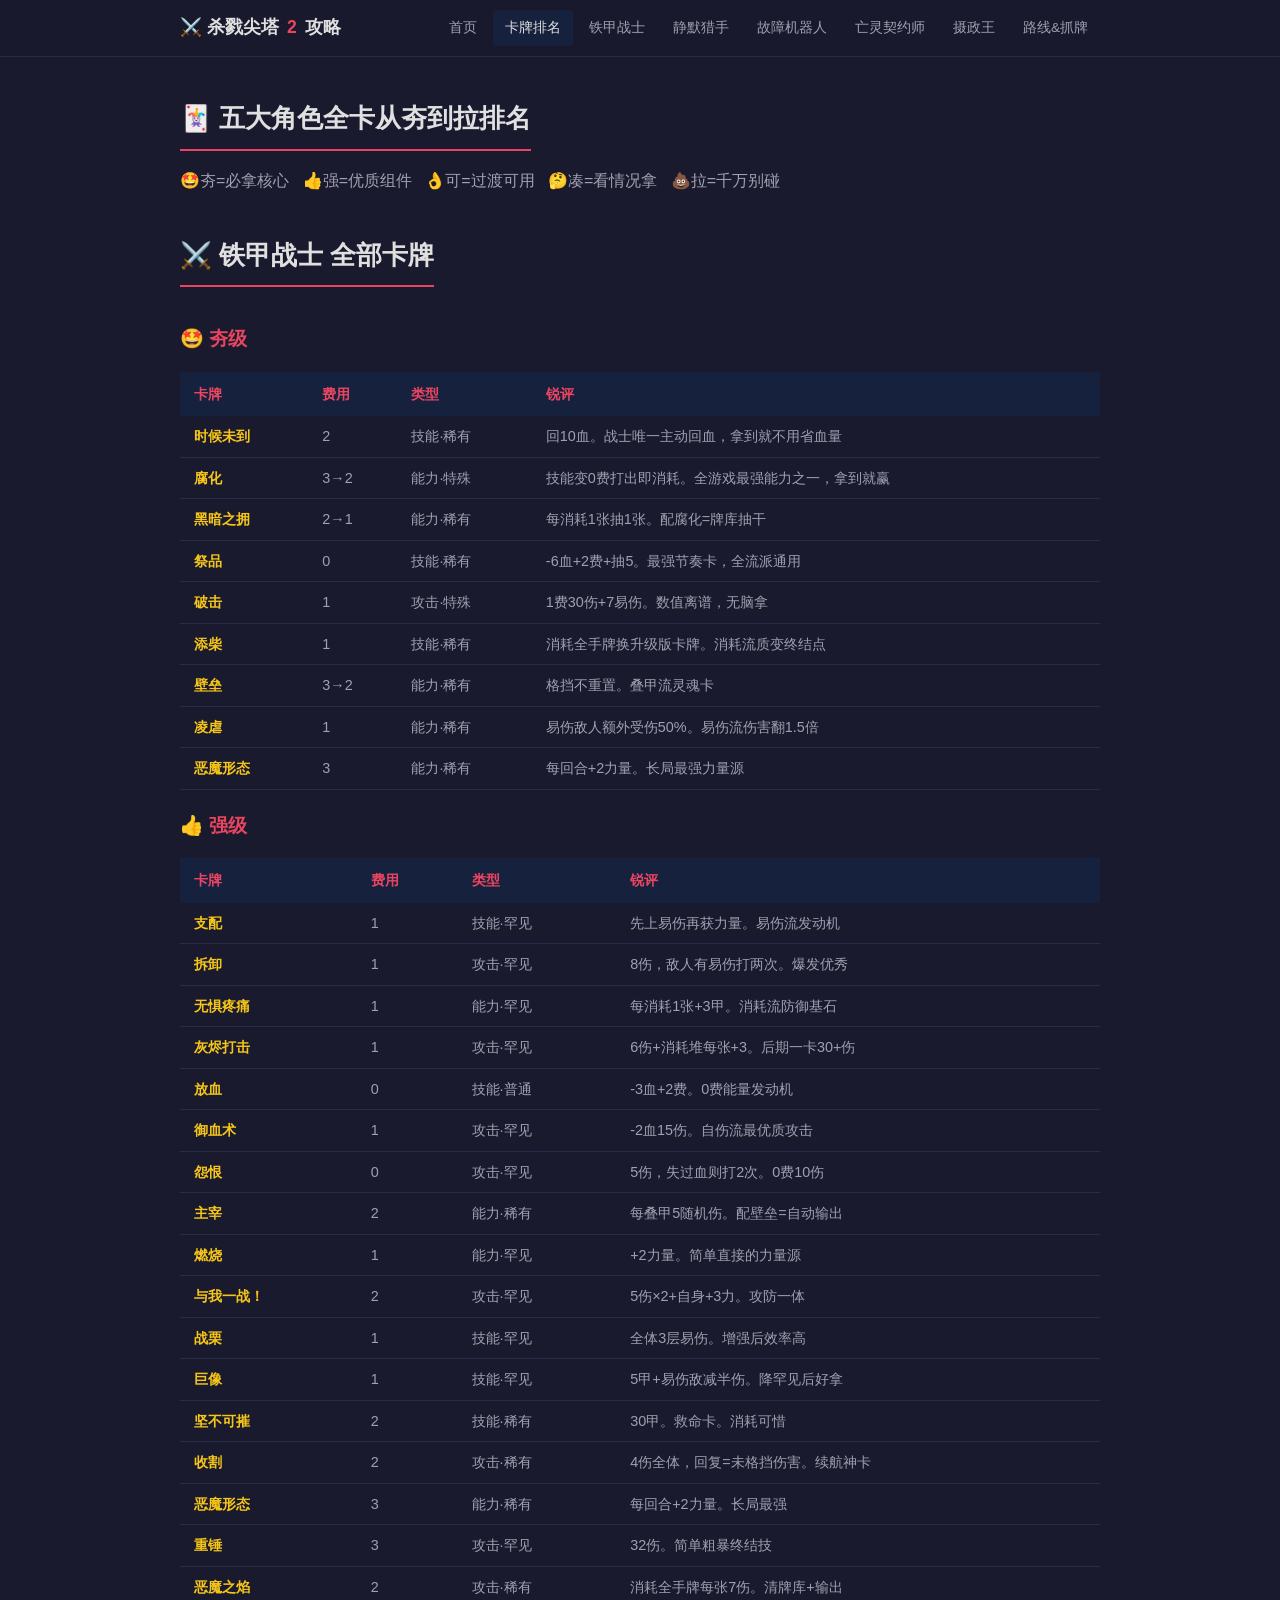
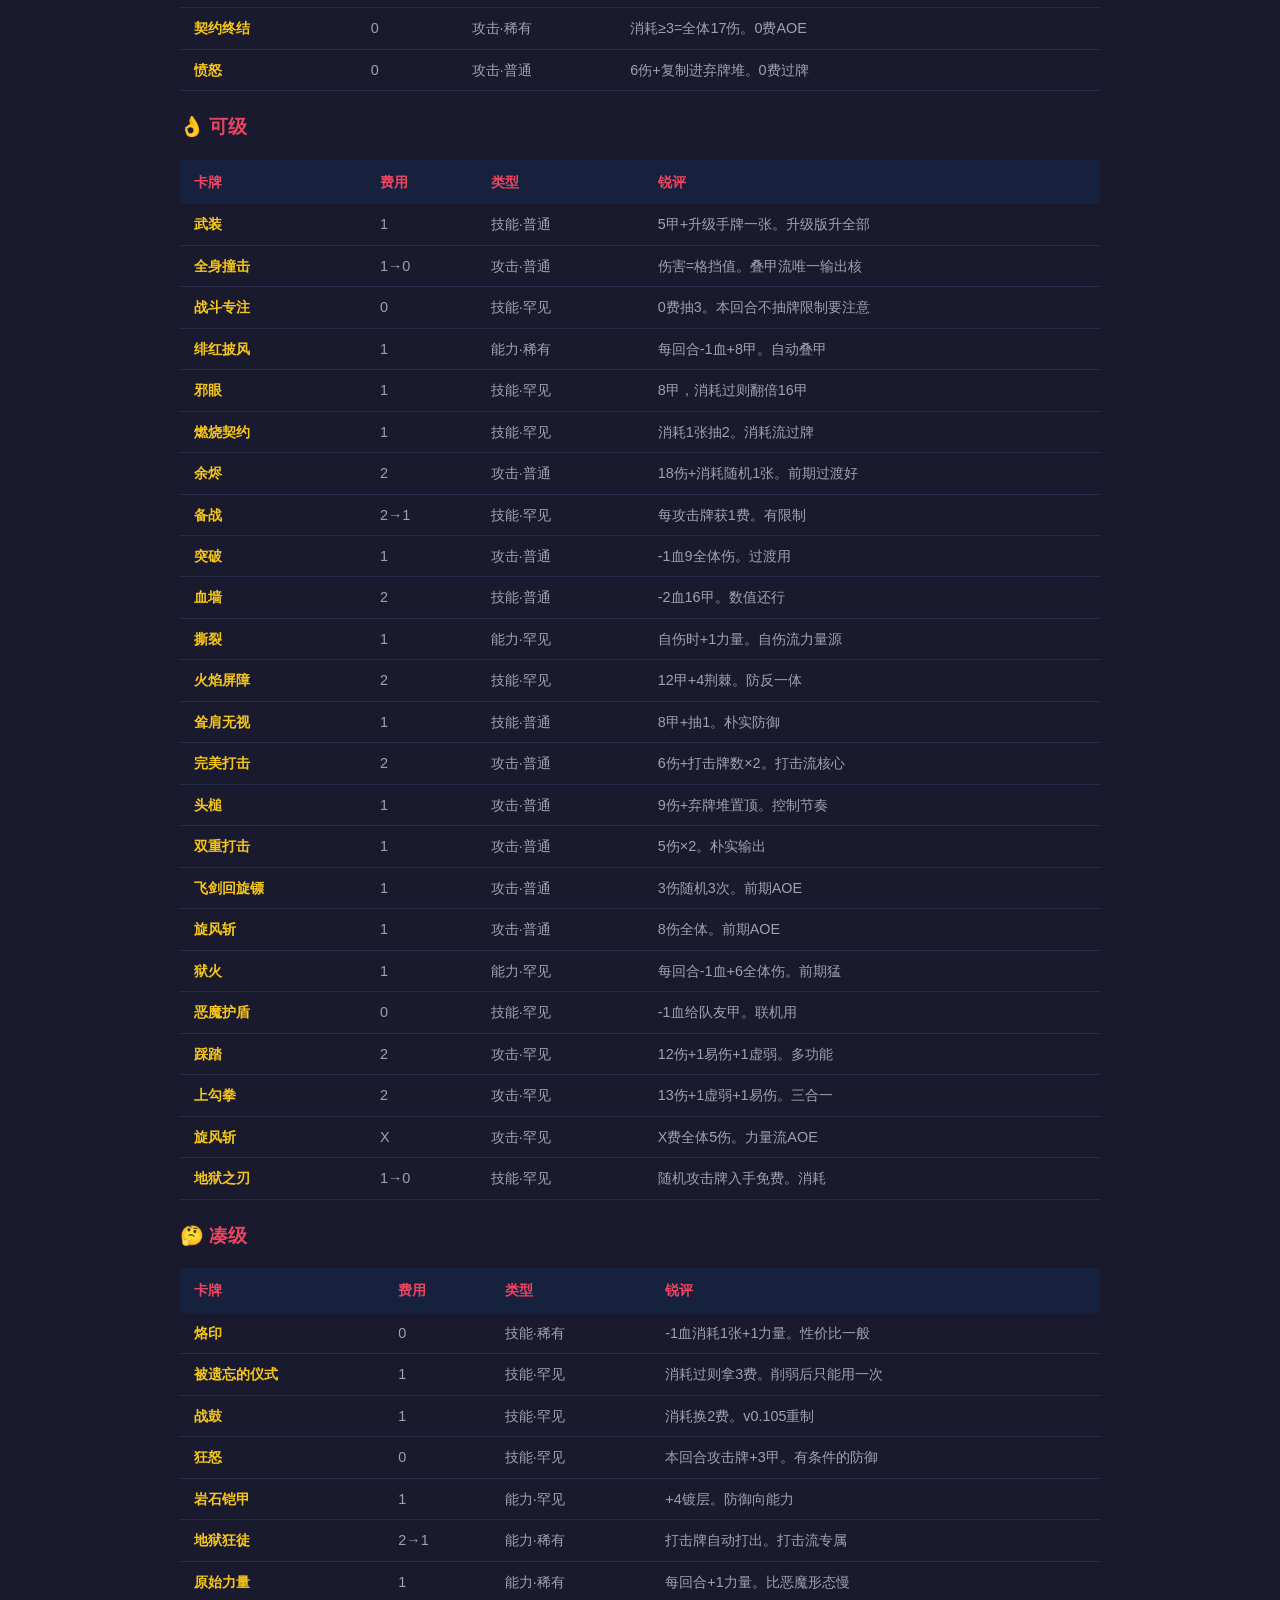
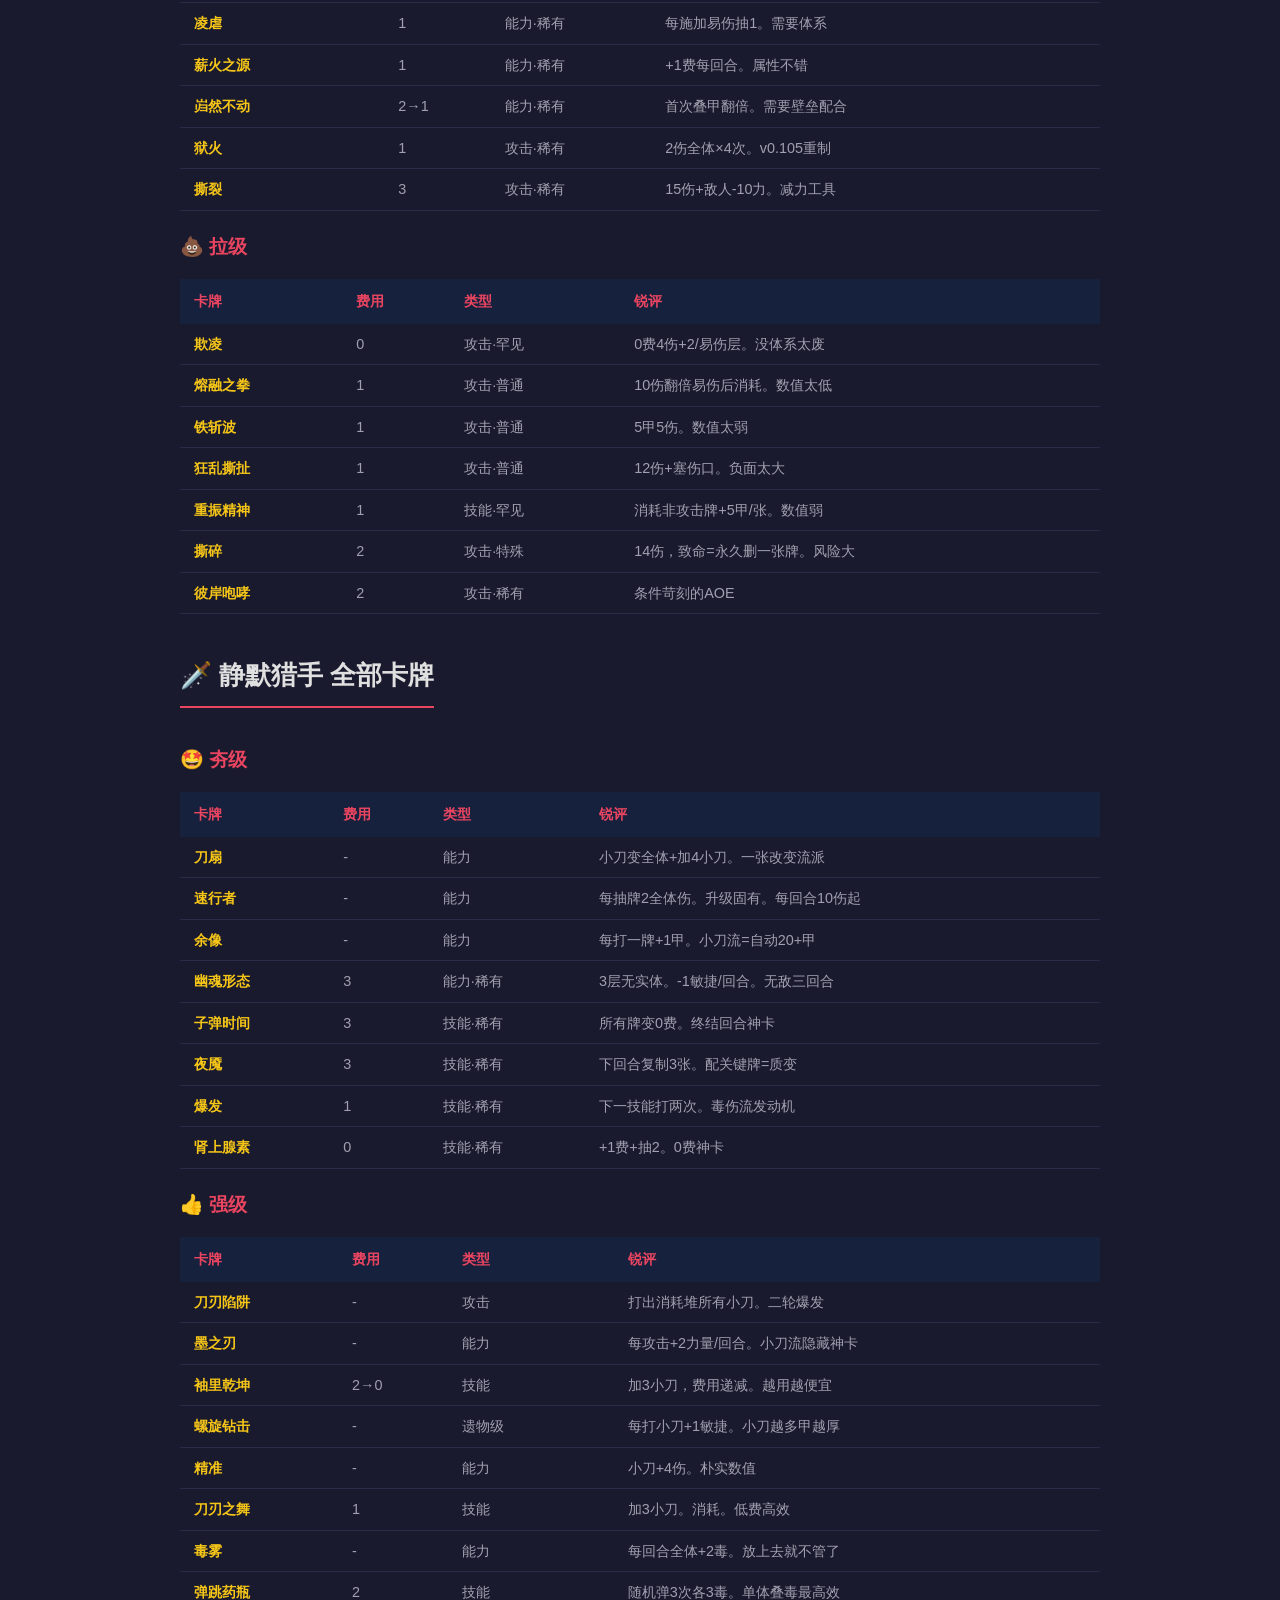
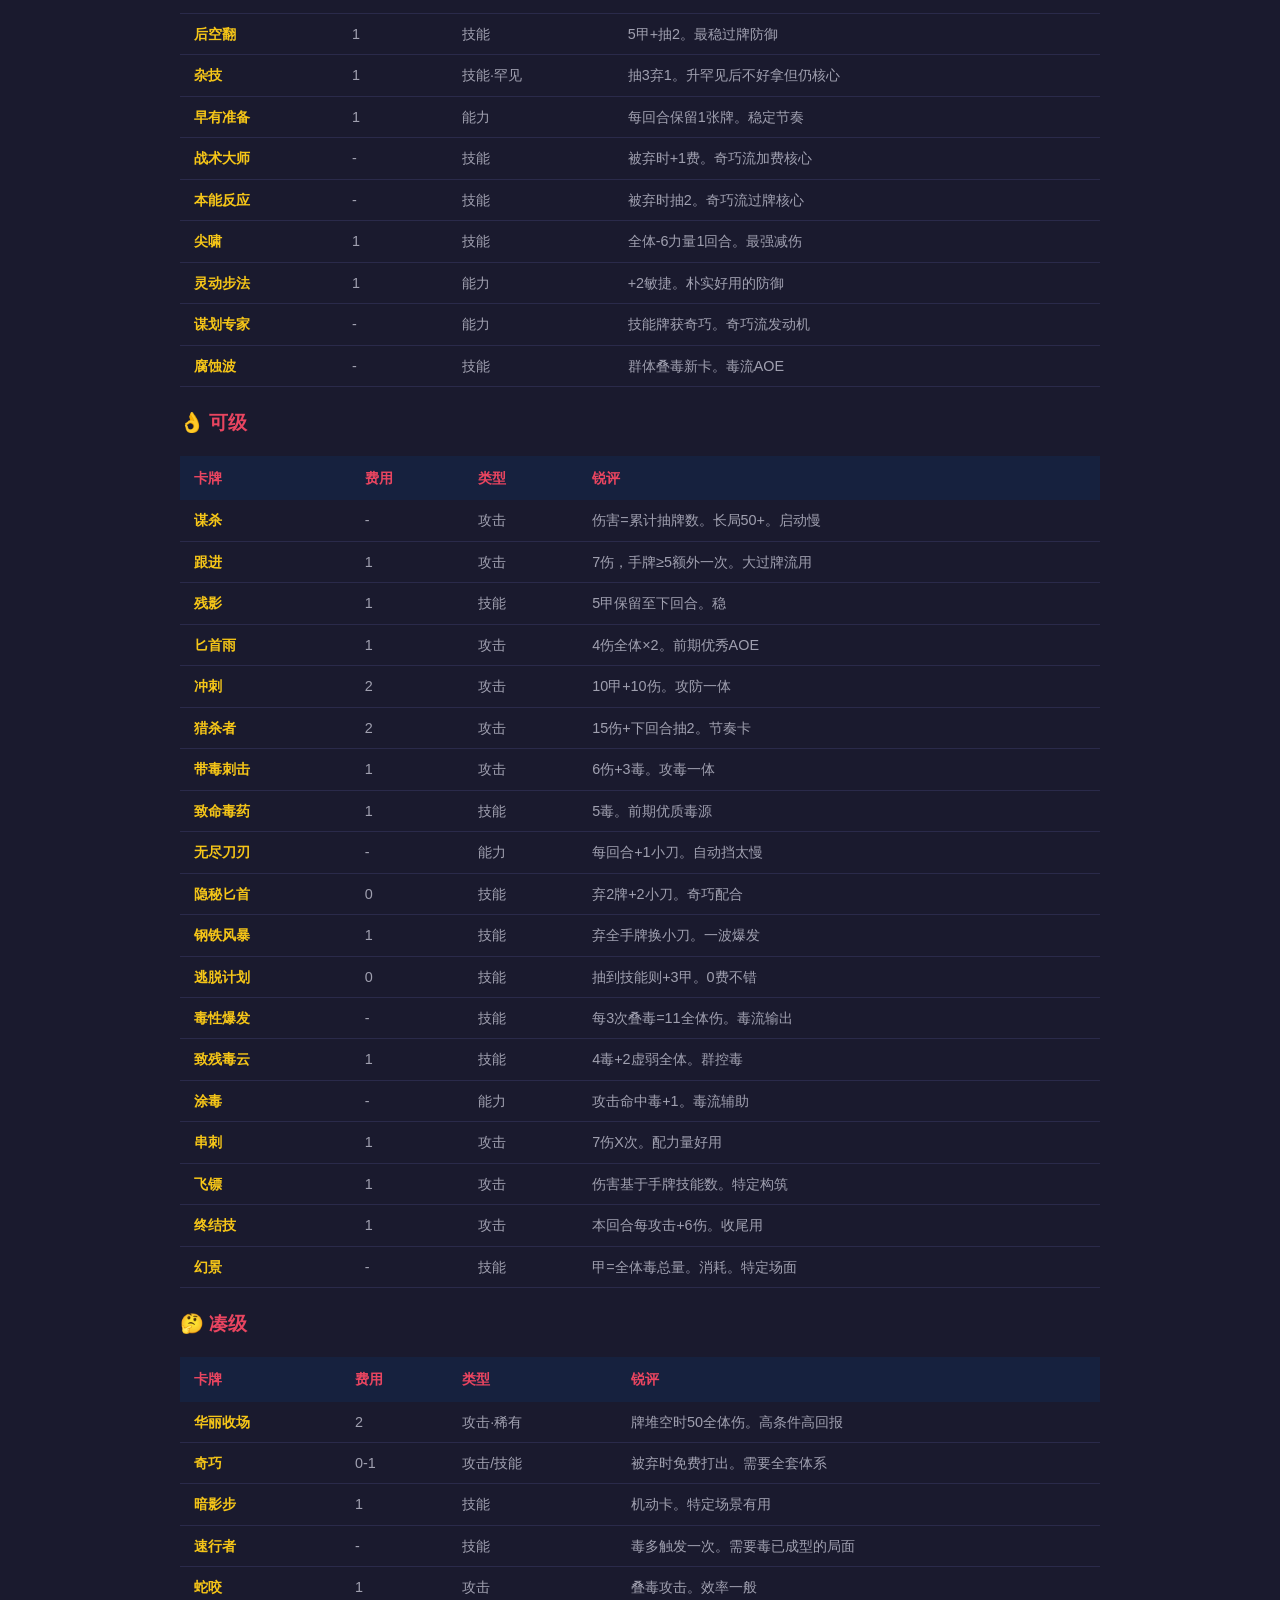
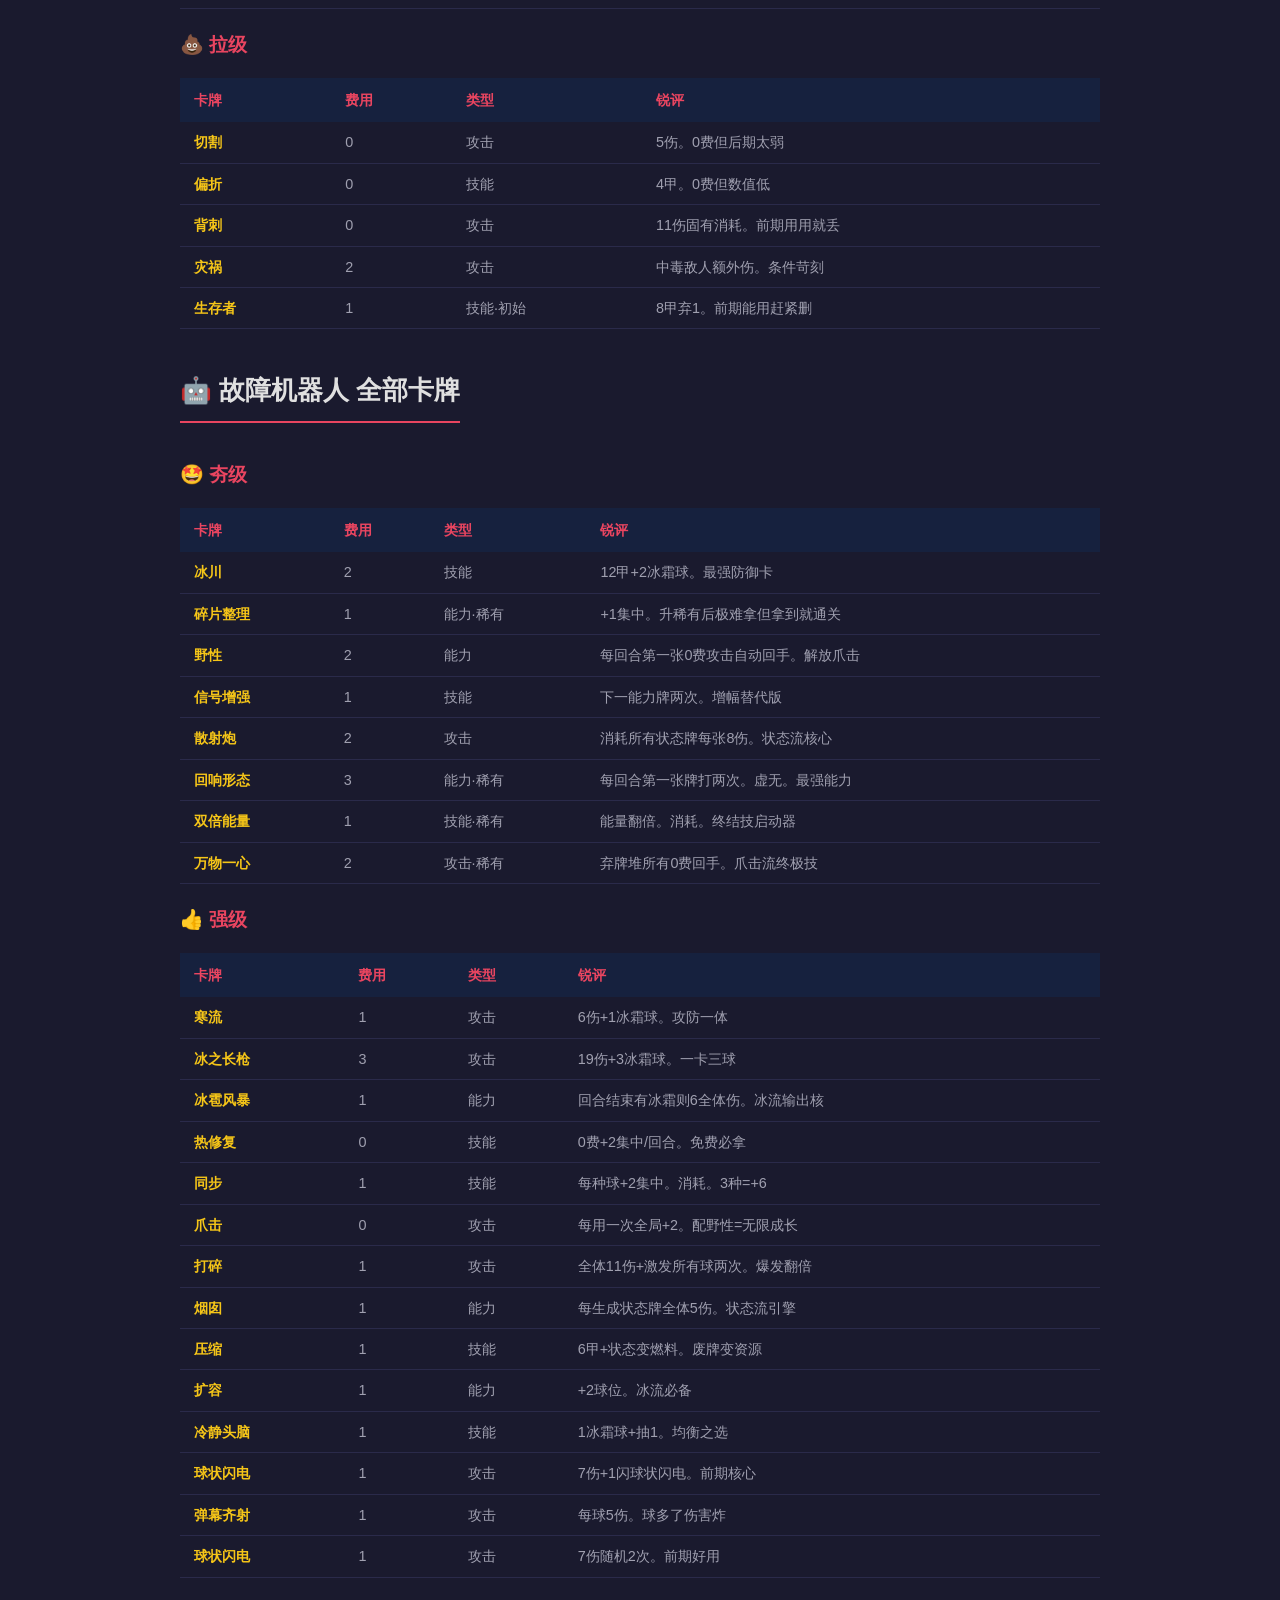
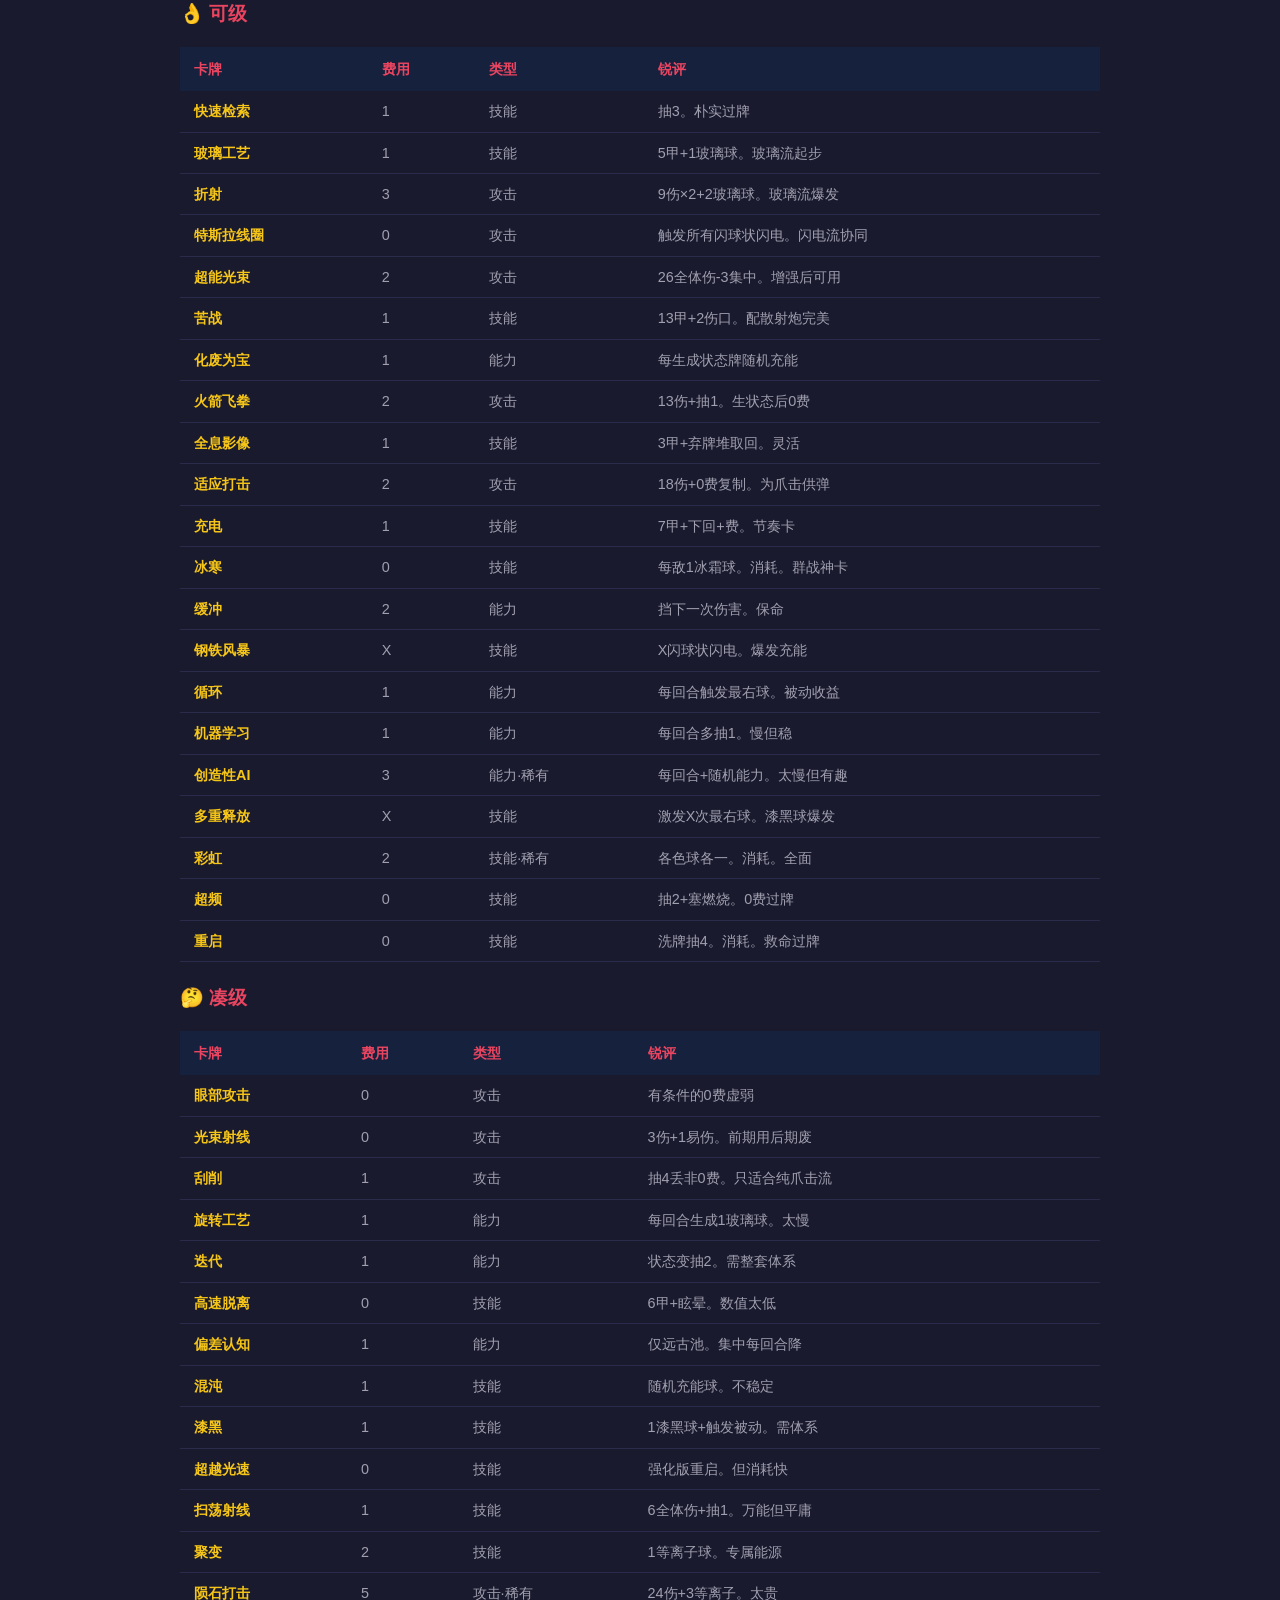
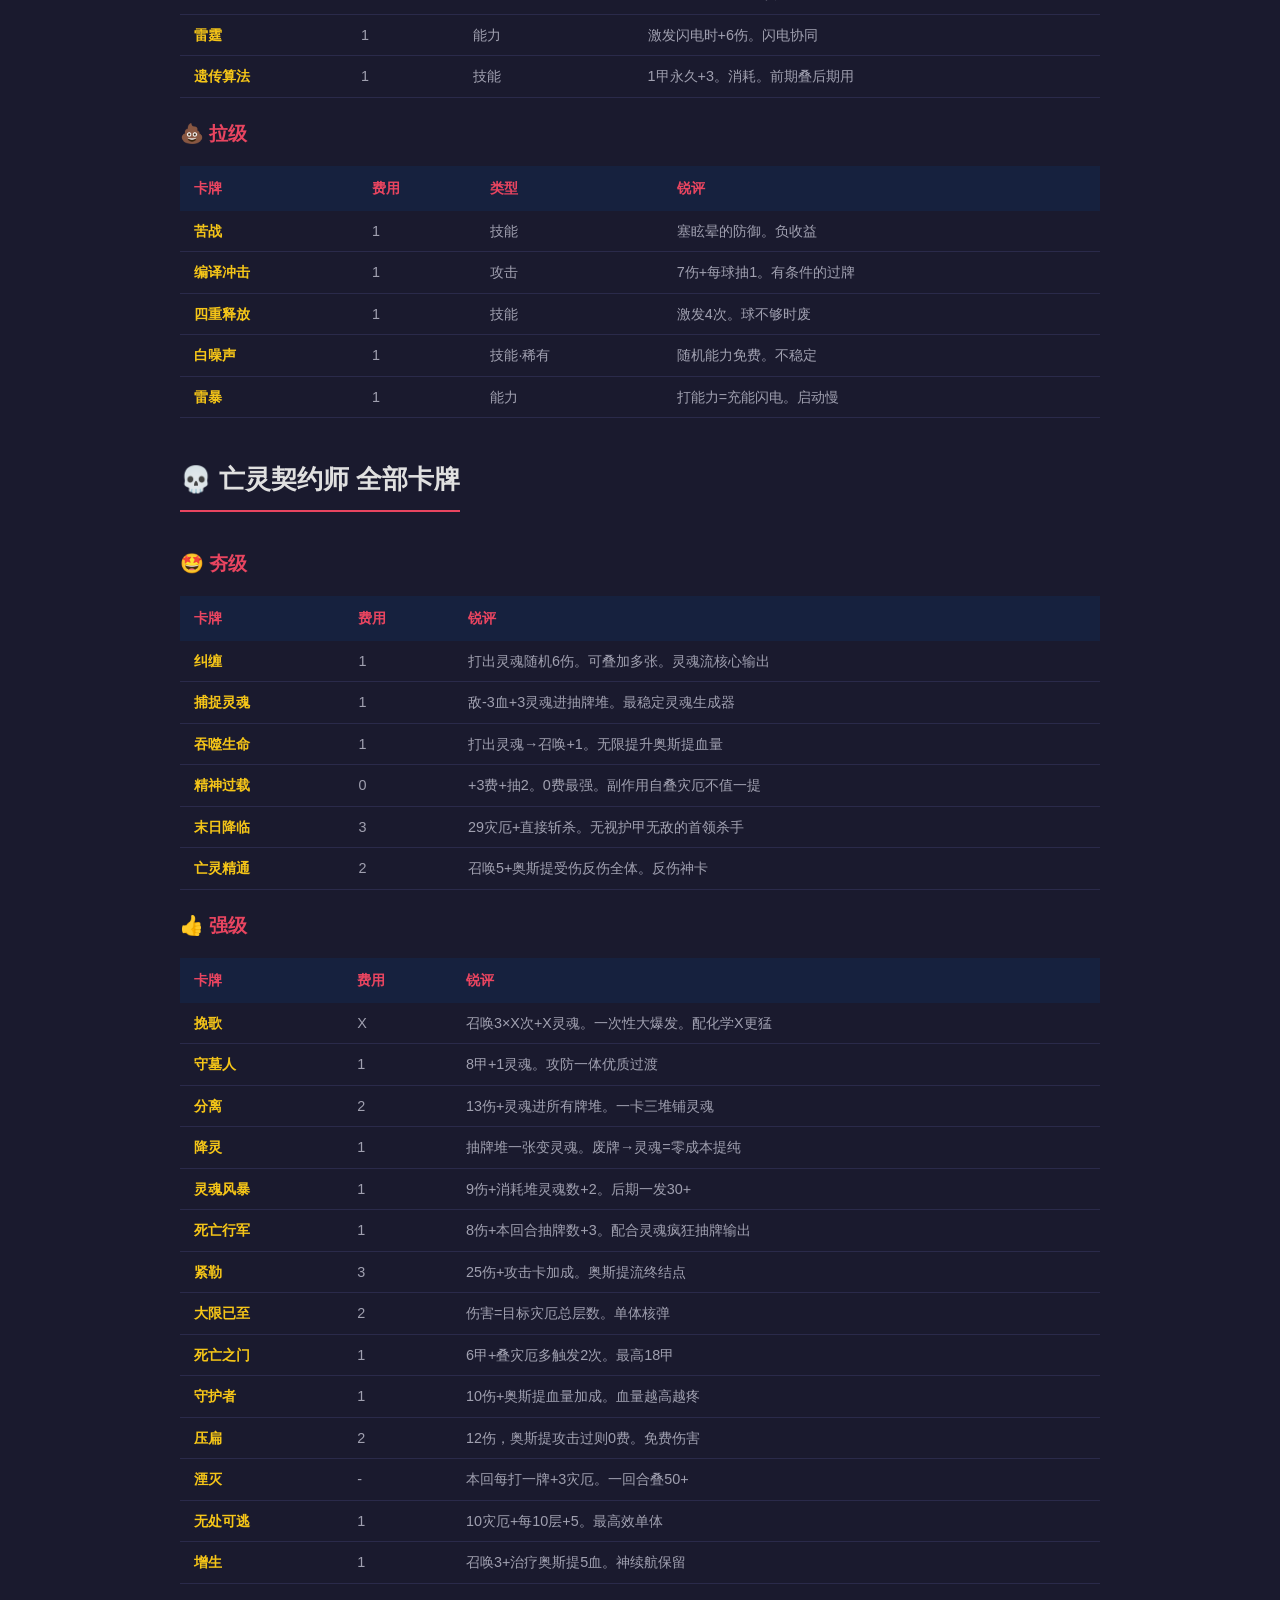
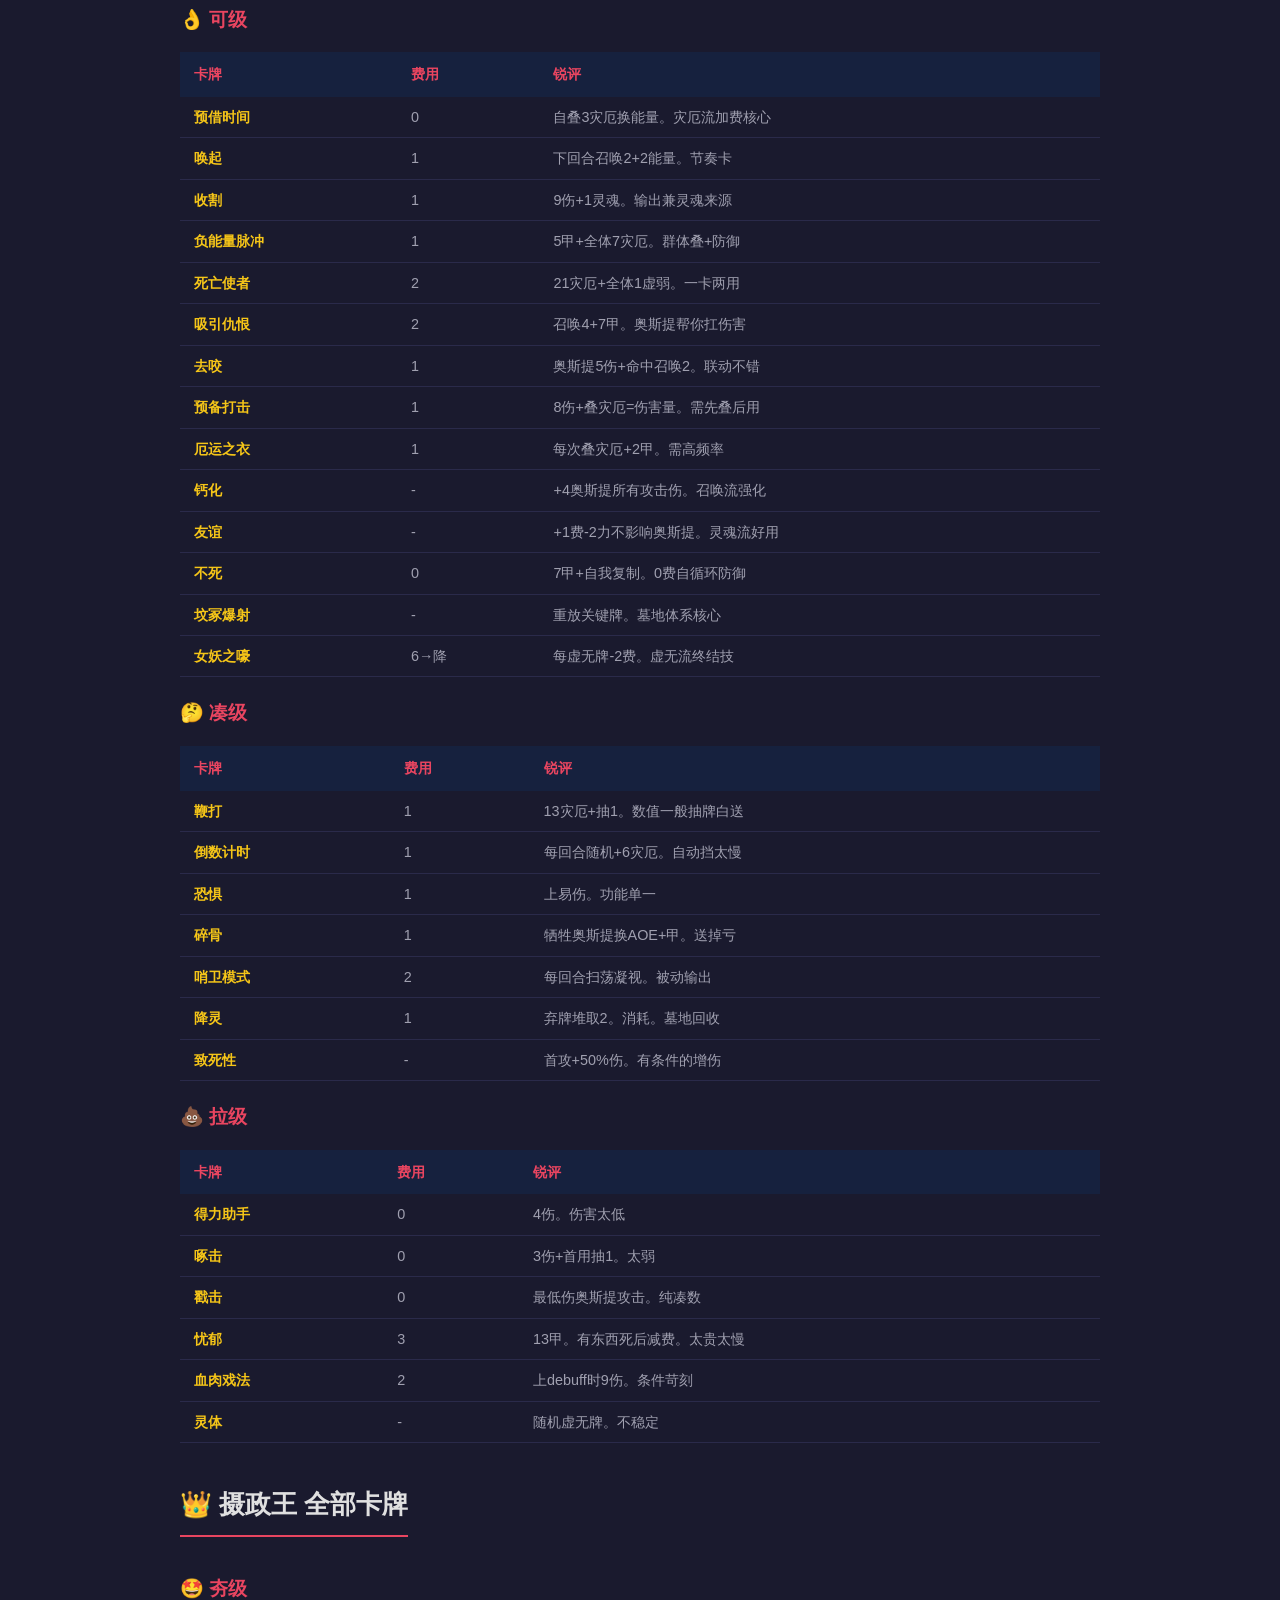
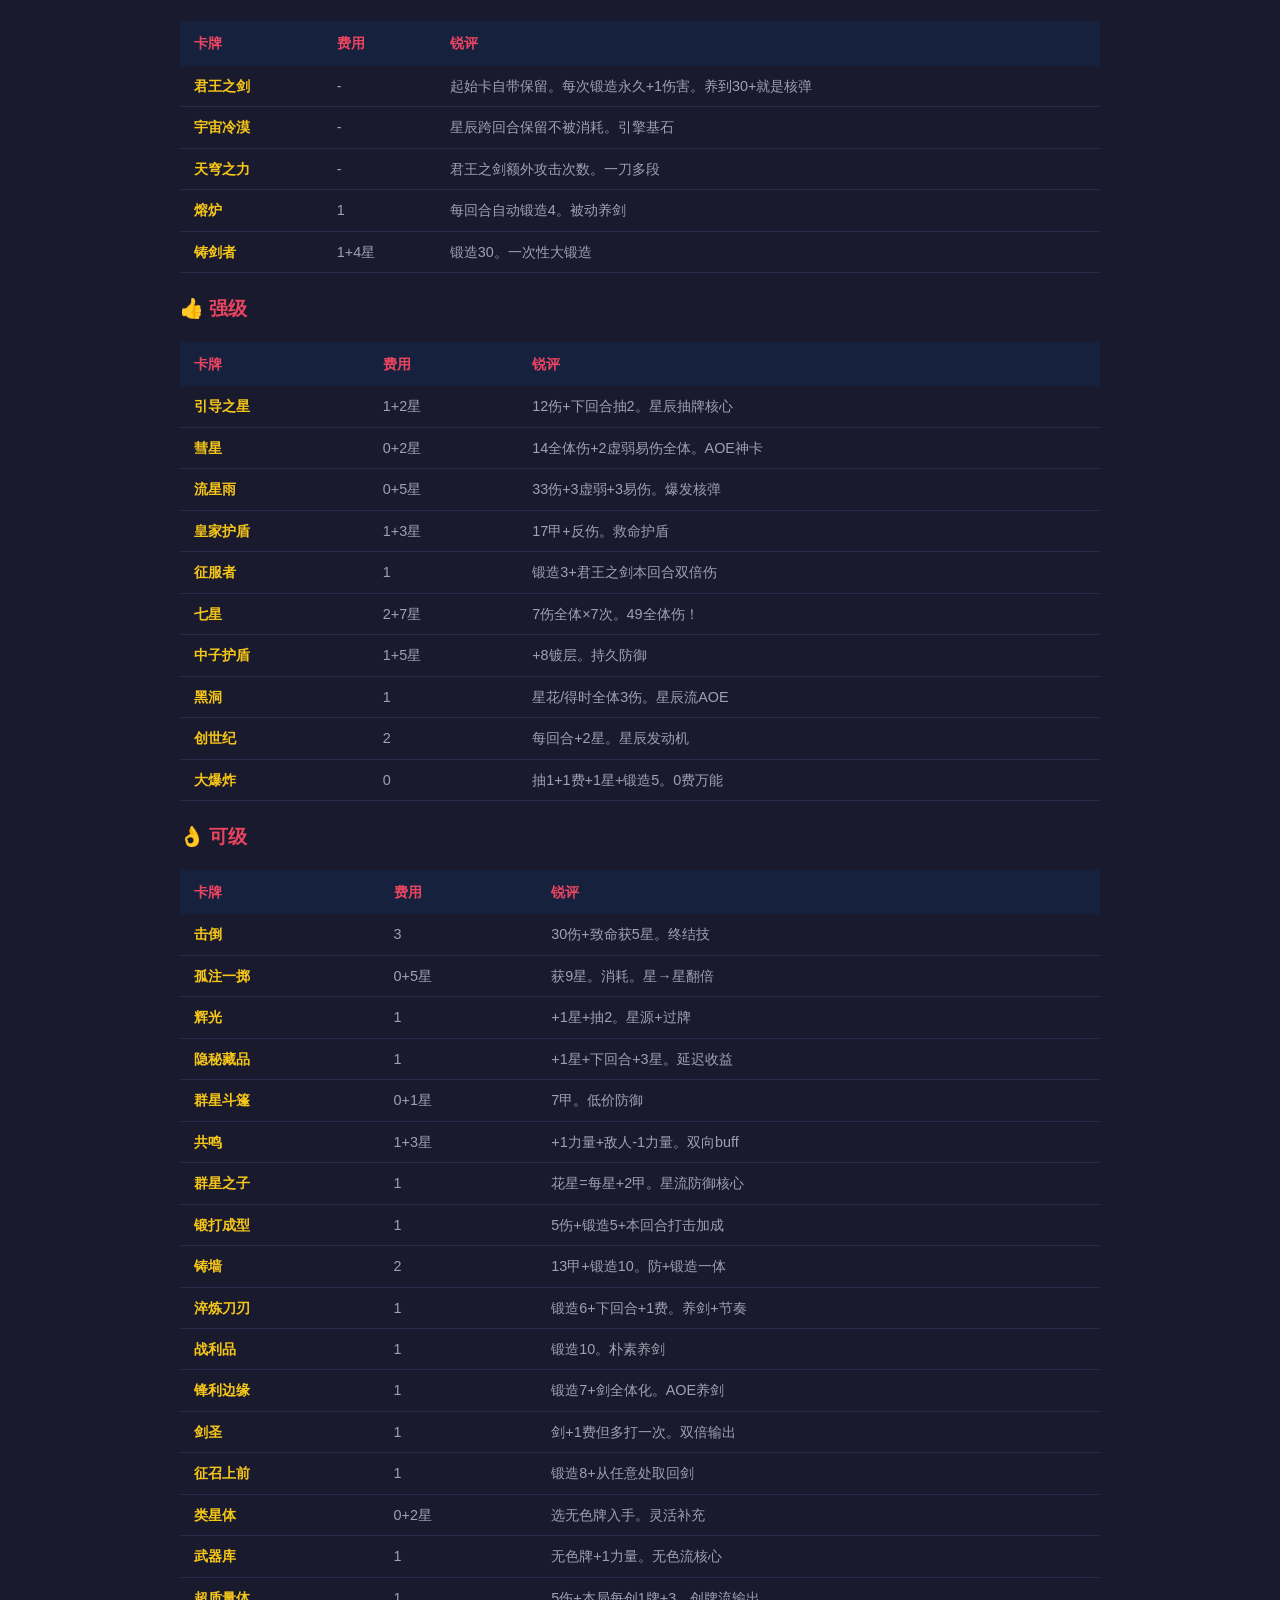
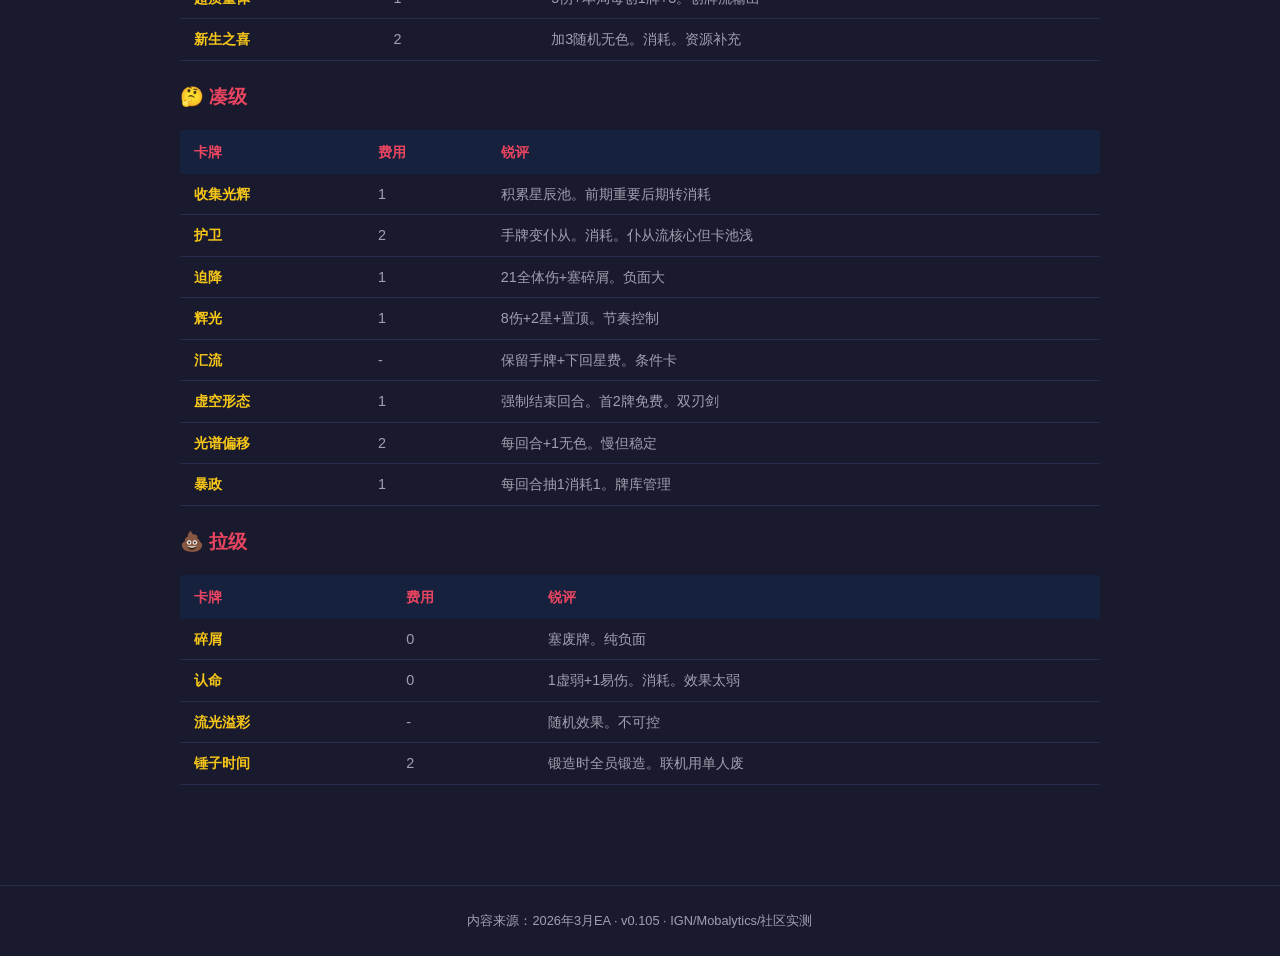
==== commit 2a1a002b: "全面修正卡牌译名：按slaythespire2.gg/zh/cards标准，修正130+处翻译差异" ====
--- a/cards.html
+++ b/cards.html
@@ -22,13 +22,13 @@
 
 <h3>🤩 夯级</h3>
 <table class="card-table"><thead><tr><th>卡牌</th><th>费用</th><th>类型</th><th>锐评</th></tr></thead><tbody>
-<tr><td class="card-name">还不到时候</td><td>2</td><td>技能·稀有</td><td>回10血。战士唯一主动回血，拿到就不用省血量</td></tr>
+<tr><td class="card-name">时候未到</td><td>2</td><td>技能·稀有</td><td>回10血。战士唯一主动回血，拿到就不用省血量</td></tr>
 <tr><td class="card-name">腐化</td><td>3→2</td><td>能力·特殊</td><td>技能变0费打出即消耗。全游戏最强能力之一，拿到就赢</td></tr>
 <tr><td class="card-name">黑暗之拥</td><td>2→1</td><td>能力·稀有</td><td>每消耗1张抽1张。配腐化=牌库抽干</td></tr>
-<tr><td class="card-name">献祭</td><td>0</td><td>技能·稀有</td><td>-6血+2费+抽5。最强节奏卡，全流派通用</td></tr>
-<tr><td class="card-name">破防</td><td>1</td><td>攻击·特殊</td><td>1费30伤+7易伤。数值离谱，无脑拿</td></tr>
+<tr><td class="card-name">祭品</td><td>0</td><td>技能·稀有</td><td>-6血+2费+抽5。最强节奏卡，全流派通用</td></tr>
+<tr><td class="card-name">破击</td><td>1</td><td>攻击·特殊</td><td>1费30伤+7易伤。数值离谱，无脑拿</td></tr>
 <tr><td class="card-name">添柴</td><td>1</td><td>技能·稀有</td><td>消耗全手牌换升级版卡牌。消耗流质变终结点</td></tr>
-<tr><td class="card-name">堡垒</td><td>3→2</td><td>能力·稀有</td><td>格挡不重置。叠甲流灵魂卡</td></tr>
+<tr><td class="card-name">壁垒</td><td>3→2</td><td>能力·稀有</td><td>格挡不重置。叠甲流灵魂卡</td></tr>
 <tr><td class="card-name">凌虐</td><td>1</td><td>能力·稀有</td><td>易伤敌人额外受伤50%。易伤流伤害翻1.5倍</td></tr>
 <tr><td class="card-name">恶魔形态</td><td>3</td><td>能力·稀有</td><td>每回合+2力量。长局最强力量源</td></tr>
 </tbody></table>
@@ -37,21 +37,21 @@
 <table class="card-table"><thead><tr><th>卡牌</th><th>费用</th><th>类型</th><th>锐评</th></tr></thead><tbody>
 <tr><td class="card-name">支配</td><td>1</td><td>技能·罕见</td><td>先上易伤再获力量。易伤流发动机</td></tr>
 <tr><td class="card-name">拆卸</td><td>1</td><td>攻击·罕见</td><td>8伤，敌人有易伤打两次。爆发优秀</td></tr>
-<tr><td class="card-name">不觉疼痛</td><td>1</td><td>能力·罕见</td><td>每消耗1张+3甲。消耗流防御基石</td></tr>
+<tr><td class="card-name">无惧疼痛</td><td>1</td><td>能力·罕见</td><td>每消耗1张+3甲。消耗流防御基石</td></tr>
 <tr><td class="card-name">灰烬打击</td><td>1</td><td>攻击·罕见</td><td>6伤+消耗堆每张+3。后期一卡30+伤</td></tr>
 <tr><td class="card-name">放血</td><td>0</td><td>技能·普通</td><td>-3血+2费。0费能量发动机</td></tr>
-<tr><td class="card-name">血之掌控</td><td>1</td><td>攻击·罕见</td><td>-2血15伤。自伤流最优质攻击</td></tr>
+<tr><td class="card-name">御血术</td><td>1</td><td>攻击·罕见</td><td>-2血15伤。自伤流最优质攻击</td></tr>
 <tr><td class="card-name">怨恨</td><td>0</td><td>攻击·罕见</td><td>5伤，失过血则打2次。0费10伤</td></tr>
-<tr><td class="card-name">主宰者</td><td>2</td><td>能力·稀有</td><td>每叠甲5随机伤。配堡垒=自动输出</td></tr>
-<tr><td class="card-name">点燃</td><td>1</td><td>能力·罕见</td><td>+2力量。简单直接的力量源</td></tr>
+<tr><td class="card-name">主宰</td><td>2</td><td>能力·稀有</td><td>每叠甲5随机伤。配壁垒=自动输出</td></tr>
+<tr><td class="card-name">燃烧</td><td>1</td><td>能力·罕见</td><td>+2力量。简单直接的力量源</td></tr>
 <tr><td class="card-name">与我一战！</td><td>2</td><td>攻击·罕见</td><td>5伤×2+自身+3力。攻防一体</td></tr>
 <tr><td class="card-name">战栗</td><td>1</td><td>技能·罕见</td><td>全体3层易伤。增强后效率高</td></tr>
-<tr><td class="card-name">巨人</td><td>1</td><td>技能·罕见</td><td>5甲+易伤敌减半伤。降罕见后好拿</td></tr>
+<tr><td class="card-name">巨像</td><td>1</td><td>技能·罕见</td><td>5甲+易伤敌减半伤。降罕见后好拿</td></tr>
 <tr><td class="card-name">坚不可摧</td><td>2</td><td>技能·稀有</td><td>30甲。救命卡。消耗可惜</td></tr>
 <tr><td class="card-name">收割</td><td>2</td><td>攻击·稀有</td><td>4伤全体，回复=未格挡伤害。续航神卡</td></tr>
 <tr><td class="card-name">恶魔形态</td><td>3</td><td>能力·稀有</td><td>每回合+2力量。长局最强</td></tr>
 <tr><td class="card-name">重锤</td><td>3</td><td>攻击·罕见</td><td>32伤。简单粗暴终结技</td></tr>
-<tr><td class="card-name">恶魔火焰</td><td>2</td><td>攻击·稀有</td><td>消耗全手牌每张7伤。清牌库+输出</td></tr>
+<tr><td class="card-name">恶魔之焰</td><td>2</td><td>攻击·稀有</td><td>消耗全手牌每张7伤。清牌库+输出</td></tr>
 <tr><td class="card-name">契约终结</td><td>0</td><td>攻击·稀有</td><td>消耗≥3=全体17伤。0费AOE</td></tr>
 <tr><td class="card-name">愤怒</td><td>0</td><td>攻击·普通</td><td>6伤+复制进弃牌堆。0费过牌</td></tr>
 </tbody></table>
@@ -60,7 +60,7 @@
 <table class="card-table"><thead><tr><th>卡牌</th><th>费用</th><th>类型</th><th>锐评</th></tr></thead><tbody>
 <tr><td class="card-name">武装</td><td>1</td><td>技能·普通</td><td>5甲+升级手牌一张。升级版升全部</td></tr>
 <tr><td class="card-name">全身撞击</td><td>1→0</td><td>攻击·普通</td><td>伤害=格挡值。叠甲流唯一输出核</td></tr>
-<tr><td class="card-name">战斗恍惚</td><td>0</td><td>技能·罕见</td><td>0费抽3。本回合不抽牌限制要注意</td></tr>
+<tr><td class="card-name">战斗专注</td><td>0</td><td>技能·罕见</td><td>0费抽3。本回合不抽牌限制要注意</td></tr>
 <tr><td class="card-name">绯红披风</td><td>1</td><td>能力·稀有</td><td>每回合-1血+8甲。自动叠甲</td></tr>
 <tr><td class="card-name">邪眼</td><td>1</td><td>技能·罕见</td><td>8甲，消耗过则翻倍16甲</td></tr>
 <tr><td class="card-name">燃烧契约</td><td>1</td><td>技能·罕见</td><td>消耗1张抽2。消耗流过牌</td></tr>
@@ -68,15 +68,15 @@
 <tr><td class="card-name">备战</td><td>2→1</td><td>技能·罕见</td><td>每攻击牌获1费。有限制</td></tr>
 <tr><td class="card-name">突破</td><td>1</td><td>攻击·普通</td><td>-1血9全体伤。过渡用</td></tr>
 <tr><td class="card-name">血墙</td><td>2</td><td>技能·普通</td><td>-2血16甲。数值还行</td></tr>
-<tr><td class="card-name">破裂</td><td>1</td><td>能力·罕见</td><td>自伤时+1力量。自伤流力量源</td></tr>
+<tr><td class="card-name">撕裂</td><td>1</td><td>能力·罕见</td><td>自伤时+1力量。自伤流力量源</td></tr>
 <tr><td class="card-name">火焰屏障</td><td>2</td><td>技能·罕见</td><td>12甲+4荆棘。防反一体</td></tr>
-<tr><td class="card-name">耸耸肩</td><td>1</td><td>技能·普通</td><td>8甲+抽1。朴实防御</td></tr>
+<tr><td class="card-name">耸肩无视</td><td>1</td><td>技能·普通</td><td>8甲+抽1。朴实防御</td></tr>
 <tr><td class="card-name">完美打击</td><td>2</td><td>攻击·普通</td><td>6伤+打击牌数×2。打击流核心</td></tr>
 <tr><td class="card-name">头槌</td><td>1</td><td>攻击·普通</td><td>9伤+弃牌堆置顶。控制节奏</td></tr>
 <tr><td class="card-name">双重打击</td><td>1</td><td>攻击·普通</td><td>5伤×2。朴实输出</td></tr>
-<tr><td class="card-name">回旋剑</td><td>1</td><td>攻击·普通</td><td>3伤随机3次。前期AOE</td></tr>
-<tr><td class="card-name">顺劈斩</td><td>1</td><td>攻击·普通</td><td>8伤全体。前期AOE</td></tr>
-<tr><td class="card-name">地狱之火</td><td>1</td><td>能力·罕见</td><td>每回合-1血+6全体伤。前期猛</td></tr>
+<tr><td class="card-name">飞剑回旋镖</td><td>1</td><td>攻击·普通</td><td>3伤随机3次。前期AOE</td></tr>
+<tr><td class="card-name">旋风斩</td><td>1</td><td>攻击·普通</td><td>8伤全体。前期AOE</td></tr>
+<tr><td class="card-name">狱火</td><td>1</td><td>能力·罕见</td><td>每回合-1血+6全体伤。前期猛</td></tr>
 <tr><td class="card-name">恶魔护盾</td><td>0</td><td>技能·罕见</td><td>-1血给队友甲。联机用</td></tr>
 <tr><td class="card-name">踩踏</td><td>2</td><td>攻击·罕见</td><td>12伤+1易伤+1虚弱。多功能</td></tr>
 <tr><td class="card-name">上勾拳</td><td>2</td><td>攻击·罕见</td><td>13伤+1虚弱+1易伤。三合一</td></tr>
@@ -90,13 +90,13 @@
 <tr><td class="card-name">被遗忘的仪式</td><td>1</td><td>技能·罕见</td><td>消耗过则拿3费。削弱后只能用一次</td></tr>
 <tr><td class="card-name">战鼓</td><td>1</td><td>技能·罕见</td><td>消耗换2费。v0.105重制</td></tr>
 <tr><td class="card-name">狂怒</td><td>0</td><td>技能·罕见</td><td>本回合攻击牌+3甲。有条件的防御</td></tr>
-<tr><td class="card-name">磐石铠甲</td><td>1</td><td>能力·罕见</td><td>+4镀层。防御向能力</td></tr>
+<tr><td class="card-name">岩石铠甲</td><td>1</td><td>能力·罕见</td><td>+4镀层。防御向能力</td></tr>
 <tr><td class="card-name">地狱狂徒</td><td>2→1</td><td>能力·稀有</td><td>打击牌自动打出。打击流专属</td></tr>
-<tr><td class="card-name">原始之力</td><td>1</td><td>能力·稀有</td><td>每回合+1力量。比恶魔形态慢</td></tr>
+<tr><td class="card-name">原始力量</td><td>1</td><td>能力·稀有</td><td>每回合+1力量。比恶魔形态慢</td></tr>
 <tr><td class="card-name">凌虐</td><td>1</td><td>能力·稀有</td><td>每施加易伤抽1。需要体系</td></tr>
-<tr><td class="card-name">叠燃</td><td>1</td><td>能力·稀有</td><td>+1费每回合。属性不错</td></tr>
-<tr><td class="card-name">不可动摇</td><td>2→1</td><td>能力·稀有</td><td>首次叠甲翻倍。需要堡垒配合</td></tr>
-<tr><td class="card-name">冲突</td><td>1</td><td>攻击·稀有</td><td>2伤全体×4次。v0.105重制</td></tr>
+<tr><td class="card-name">薪火之源</td><td>1</td><td>能力·稀有</td><td>+1费每回合。属性不错</td></tr>
+<tr><td class="card-name">岿然不动</td><td>2→1</td><td>能力·稀有</td><td>首次叠甲翻倍。需要壁垒配合</td></tr>
+<tr><td class="card-name">狱火</td><td>1</td><td>攻击·稀有</td><td>2伤全体×4次。v0.105重制</td></tr>
 <tr><td class="card-name">撕裂</td><td>3</td><td>攻击·稀有</td><td>15伤+敌人-10力。减力工具</td></tr>
 </tbody></table>
 
@@ -104,11 +104,11 @@
 <table class="card-table"><thead><tr><th>卡牌</th><th>费用</th><th>类型</th><th>锐评</th></tr></thead><tbody>
 <tr><td class="card-name">欺凌</td><td>0</td><td>攻击·罕见</td><td>0费4伤+2/易伤层。没体系太废</td></tr>
 <tr><td class="card-name">熔融之拳</td><td>1</td><td>攻击·普通</td><td>10伤翻倍易伤后消耗。数值太低</td></tr>
-<tr><td class="card-name">钢铁波动</td><td>1</td><td>攻击·普通</td><td>5甲5伤。数值太弱</td></tr>
-<tr><td class="card-name">野性打击</td><td>1</td><td>攻击·普通</td><td>12伤+塞伤口。负面太大</td></tr>
-<tr><td class="card-name">一次呼吸</td><td>1</td><td>技能·罕见</td><td>消耗非攻击牌+5甲/张。数值弱</td></tr>
-<tr><td class="card-name">破裂分离</td><td>2</td><td>攻击·特殊</td><td>14伤，致命=永久删一张牌。风险大</td></tr>
-<tr><td class="card-name">复仇</td><td>2</td><td>攻击·稀有</td><td>条件苛刻的AOE</td></tr>
+<tr><td class="card-name">铁斩波</td><td>1</td><td>攻击·普通</td><td>5甲5伤。数值太弱</td></tr>
+<tr><td class="card-name">狂乱撕扯</td><td>1</td><td>攻击·普通</td><td>12伤+塞伤口。负面太大</td></tr>
+<tr><td class="card-name">重振精神</td><td>1</td><td>技能·罕见</td><td>消耗非攻击牌+5甲/张。数值弱</td></tr>
+<tr><td class="card-name">撕碎</td><td>2</td><td>攻击·特殊</td><td>14伤，致命=永久删一张牌。风险大</td></tr>
+<tr><td class="card-name">彼岸咆哮</td><td>2</td><td>攻击·稀有</td><td>条件苛刻的AOE</td></tr>
 </tbody></table>
 </div>
 
@@ -118,75 +118,75 @@
 <h3>🤩 夯级</h3>
 <table class="card-table"><thead><tr><th>卡牌</th><th>费用</th><th>类型</th><th>锐评</th></tr></thead><tbody>
 <tr><td class="card-name">刀扇</td><td>-</td><td>能力</td><td>小刀变全体+加4小刀。一张改变流派</td></tr>
-<tr><td class="card-name">疾驰者</td><td>-</td><td>能力</td><td>每抽牌2全体伤。升级固有。每回合10伤起</td></tr>
+<tr><td class="card-name">速行者</td><td>-</td><td>能力</td><td>每抽牌2全体伤。升级固有。每回合10伤起</td></tr>
 <tr><td class="card-name">余像</td><td>-</td><td>能力</td><td>每打一牌+1甲。小刀流=自动20+甲</td></tr>
 <tr><td class="card-name">幽魂形态</td><td>3</td><td>能力·稀有</td><td>3层无实体。-1敏捷/回合。无敌三回合</td></tr>
 <tr><td class="card-name">子弹时间</td><td>3</td><td>技能·稀有</td><td>所有牌变0费。终结回合神卡</td></tr>
-<tr><td class="card-name">噩梦</td><td>3</td><td>技能·稀有</td><td>下回合复制3张。配关键牌=质变</td></tr>
+<tr><td class="card-name">夜魇</td><td>3</td><td>技能·稀有</td><td>下回合复制3张。配关键牌=质变</td></tr>
 <tr><td class="card-name">爆发</td><td>1</td><td>技能·稀有</td><td>下一技能打两次。毒伤流发动机</td></tr>
 <tr><td class="card-name">肾上腺素</td><td>0</td><td>技能·稀有</td><td>+1费+抽2。0费神卡</td></tr>
 </tbody></table>
 
 <h3>👍 强级</h3>
 <table class="card-table"><thead><tr><th>卡牌</th><th>费用</th><th>类型</th><th>锐评</th></tr></thead><tbody>
-<tr><td class="card-name">小刀陷阱</td><td>-</td><td>攻击</td><td>打出消耗堆所有小刀。二轮爆发</td></tr>
-<tr><td class="card-name">墨刃</td><td>-</td><td>能力</td><td>每攻击+2力量/回合。小刀流隐藏神卡</td></tr>
-<tr><td class="card-name">袖里藏刀</td><td>2→0</td><td>技能</td><td>加3小刀，费用递减。越用越便宜</td></tr>
-<tr><td class="card-name">螺旋飞镖</td><td>-</td><td>遗物级</td><td>每打小刀+1敏捷。小刀越多甲越厚</td></tr>
+<tr><td class="card-name">刀刃陷阱</td><td>-</td><td>攻击</td><td>打出消耗堆所有小刀。二轮爆发</td></tr>
+<tr><td class="card-name">墨之刃</td><td>-</td><td>能力</td><td>每攻击+2力量/回合。小刀流隐藏神卡</td></tr>
+<tr><td class="card-name">袖里乾坤</td><td>2→0</td><td>技能</td><td>加3小刀，费用递减。越用越便宜</td></tr>
+<tr><td class="card-name">螺旋钻击</td><td>-</td><td>遗物级</td><td>每打小刀+1敏捷。小刀越多甲越厚</td></tr>
 <tr><td class="card-name">精准</td><td>-</td><td>能力</td><td>小刀+4伤。朴实数值</td></tr>
 <tr><td class="card-name">刀刃之舞</td><td>1</td><td>技能</td><td>加3小刀。消耗。低费高效</td></tr>
 <tr><td class="card-name">毒雾</td><td>-</td><td>能力</td><td>每回合全体+2毒。放上去就不管了</td></tr>
-<tr><td class="card-name">弹跳毒瓶</td><td>2</td><td>技能</td><td>随机弹3次各3毒。单体叠毒最高效</td></tr>
+<tr><td class="card-name">弹跳药瓶</td><td>2</td><td>技能</td><td>随机弹3次各3毒。单体叠毒最高效</td></tr>
 <tr><td class="card-name">后空翻</td><td>1</td><td>技能</td><td>5甲+抽2。最稳过牌防御</td></tr>
 <tr><td class="card-name">杂技</td><td>1</td><td>技能·罕见</td><td>抽3弃1。升罕见后不好拿但仍核心</td></tr>
 <tr><td class="card-name">早有准备</td><td>1</td><td>能力</td><td>每回合保留1张牌。稳定节奏</td></tr>
 <tr><td class="card-name">战术大师</td><td>-</td><td>技能</td><td>被弃时+1费。奇巧流加费核心</td></tr>
 <tr><td class="card-name">本能反应</td><td>-</td><td>技能</td><td>被弃时抽2。奇巧流过牌核心</td></tr>
-<tr><td class="card-name">刺耳哀鸣</td><td>1</td><td>技能</td><td>全体-6力量1回合。最强减伤</td></tr>
-<tr><td class="card-name">步法</td><td>1</td><td>能力</td><td>+2敏捷。朴实好用的防御</td></tr>
-<tr><td class="card-name">策划大师</td><td>-</td><td>能力</td><td>技能牌获奇巧。奇巧流发动机</td></tr>
+<tr><td class="card-name">尖啸</td><td>1</td><td>技能</td><td>全体-6力量1回合。最强减伤</td></tr>
+<tr><td class="card-name">灵动步法</td><td>1</td><td>能力</td><td>+2敏捷。朴实好用的防御</td></tr>
+<tr><td class="card-name">谋划专家</td><td>-</td><td>能力</td><td>技能牌获奇巧。奇巧流发动机</td></tr>
 <tr><td class="card-name">腐蚀波</td><td>-</td><td>技能</td><td>群体叠毒新卡。毒流AOE</td></tr>
 </tbody></table>
 
 <h3>👌 可级</h3>
 <table class="card-table"><thead><tr><th>卡牌</th><th>费用</th><th>类型</th><th>锐评</th></tr></thead><tbody>
 <tr><td class="card-name">谋杀</td><td>-</td><td>攻击</td><td>伤害=累计抽牌数。长局50+。启动慢</td></tr>
-<tr><td class="card-name">跟进打击</td><td>1</td><td>攻击</td><td>7伤，手牌≥5额外一次。大过牌流用</td></tr>
+<tr><td class="card-name">跟进</td><td>1</td><td>攻击</td><td>7伤，手牌≥5额外一次。大过牌流用</td></tr>
 <tr><td class="card-name">残影</td><td>1</td><td>技能</td><td>5甲保留至下回合。稳</td></tr>
 <tr><td class="card-name">匕首雨</td><td>1</td><td>攻击</td><td>4伤全体×2。前期优秀AOE</td></tr>
 <tr><td class="card-name">冲刺</td><td>2</td><td>攻击</td><td>10甲+10伤。攻防一体</td></tr>
-<tr><td class="card-name">掠食者</td><td>2</td><td>攻击</td><td>15伤+下回合抽2。节奏卡</td></tr>
-<tr><td class="card-name">淬毒匕首</td><td>1</td><td>攻击</td><td>6伤+3毒。攻毒一体</td></tr>
+<tr><td class="card-name">猎杀者</td><td>2</td><td>攻击</td><td>15伤+下回合抽2。节奏卡</td></tr>
+<tr><td class="card-name">带毒刺击</td><td>1</td><td>攻击</td><td>6伤+3毒。攻毒一体</td></tr>
 <tr><td class="card-name">致命毒药</td><td>1</td><td>技能</td><td>5毒。前期优质毒源</td></tr>
 <tr><td class="card-name">无尽刀刃</td><td>-</td><td>能力</td><td>每回合+1小刀。自动挡太慢</td></tr>
-<tr><td class="card-name">暗藏匕首</td><td>0</td><td>技能</td><td>弃2牌+2小刀。奇巧配合</td></tr>
+<tr><td class="card-name">隐秘匕首</td><td>0</td><td>技能</td><td>弃2牌+2小刀。奇巧配合</td></tr>
 <tr><td class="card-name">钢铁风暴</td><td>1</td><td>技能</td><td>弃全手牌换小刀。一波爆发</td></tr>
 <tr><td class="card-name">逃脱计划</td><td>0</td><td>技能</td><td>抽到技能则+3甲。0费不错</td></tr>
-<tr><td class="card-name">爆发毒雾</td><td>-</td><td>技能</td><td>每3次叠毒=11全体伤。毒流输出</td></tr>
+<tr><td class="card-name">毒性爆发</td><td>-</td><td>技能</td><td>每3次叠毒=11全体伤。毒流输出</td></tr>
 <tr><td class="card-name">致残毒云</td><td>1</td><td>技能</td><td>4毒+2虚弱全体。群控毒</td></tr>
-<tr><td class="card-name">淬毒</td><td>-</td><td>能力</td><td>攻击命中毒+1。毒流辅助</td></tr>
+<tr><td class="card-name">涂毒</td><td>-</td><td>能力</td><td>攻击命中毒+1。毒流辅助</td></tr>
 <tr><td class="card-name">串刺</td><td>1</td><td>攻击</td><td>7伤X次。配力量好用</td></tr>
-<tr><td class="card-name">袖里飞刀</td><td>1</td><td>攻击</td><td>伤害基于手牌技能数。特定构筑</td></tr>
+<tr><td class="card-name">飞镖</td><td>1</td><td>攻击</td><td>伤害基于手牌技能数。特定构筑</td></tr>
 <tr><td class="card-name">终结技</td><td>1</td><td>攻击</td><td>本回合每攻击+6伤。收尾用</td></tr>
-<tr><td class="card-name">幻象</td><td>-</td><td>技能</td><td>甲=全体毒总量。消耗。特定场面</td></tr>
+<tr><td class="card-name">幻景</td><td>-</td><td>技能</td><td>甲=全体毒总量。消耗。特定场面</td></tr>
 </tbody></table>
 
 <h3>🤔 凑级</h3>
 <table class="card-table"><thead><tr><th>卡牌</th><th>费用</th><th>类型</th><th>锐评</th></tr></thead><tbody>
 <tr><td class="card-name">华丽收场</td><td>2</td><td>攻击·稀有</td><td>牌堆空时50全体伤。高条件高回报</td></tr>
-<tr><td class="card-name">奇巧组件</td><td>0-1</td><td>攻击/技能</td><td>被弃时免费打出。需要全套体系</td></tr>
-<tr><td class="card-name">影步</td><td>1</td><td>技能</td><td>机动卡。特定场景有用</td></tr>
-<tr><td class="card-name">加速剂</td><td>-</td><td>技能</td><td>毒多触发一次。需要毒已成型的局面</td></tr>
+<tr><td class="card-name">奇巧</td><td>0-1</td><td>攻击/技能</td><td>被弃时免费打出。需要全套体系</td></tr>
+<tr><td class="card-name">暗影步</td><td>1</td><td>技能</td><td>机动卡。特定场景有用</td></tr>
+<tr><td class="card-name">速行者</td><td>-</td><td>技能</td><td>毒多触发一次。需要毒已成型的局面</td></tr>
 <tr><td class="card-name">蛇咬</td><td>1</td><td>攻击</td><td>叠毒攻击。效率一般</td></tr>
 </tbody></table>
 
 <h3>💩 拉级</h3>
 <table class="card-table"><thead><tr><th>卡牌</th><th>费用</th><th>类型</th><th>锐评</th></tr></thead><tbody>
 <tr><td class="card-name">切割</td><td>0</td><td>攻击</td><td>5伤。0费但后期太弱</td></tr>
-<tr><td class="card-name">偏转</td><td>0</td><td>技能</td><td>4甲。0费但数值低</td></tr>
+<tr><td class="card-name">偏折</td><td>0</td><td>技能</td><td>4甲。0费但数值低</td></tr>
 <tr><td class="card-name">背刺</td><td>0</td><td>攻击</td><td>11伤固有消耗。前期用用就丢</td></tr>
-<tr><td class="card-name">毒咒</td><td>2</td><td>攻击</td><td>中毒敌人额外伤。条件苛刻</td></tr>
-<tr><td class="card-name">求生者</td><td>1</td><td>技能·初始</td><td>8甲弃1。前期能用赶紧删</td></tr>
+<tr><td class="card-name">灾祸</td><td>2</td><td>攻击</td><td>中毒敌人额外伤。条件苛刻</td></tr>
+<tr><td class="card-name">生存者</td><td>1</td><td>技能·初始</td><td>8甲弃1。前期能用赶紧删</td></tr>
 </tbody></table>
 </div>
 
@@ -199,7 +199,7 @@
 <tr><td class="card-name">碎片整理</td><td>1</td><td>能力·稀有</td><td>+1集中。升稀有后极难拿但拿到就通关</td></tr>
 <tr><td class="card-name">野性</td><td>2</td><td>能力</td><td>每回合第一张0费攻击自动回手。解放爪击</td></tr>
 <tr><td class="card-name">信号增强</td><td>1</td><td>技能</td><td>下一能力牌两次。增幅替代版</td></tr>
-<tr><td class="card-name">防空炮</td><td>2</td><td>攻击</td><td>消耗所有状态牌每张8伤。状态流核心</td></tr>
+<tr><td class="card-name">散射炮</td><td>2</td><td>攻击</td><td>消耗所有状态牌每张8伤。状态流核心</td></tr>
 <tr><td class="card-name">回响形态</td><td>3</td><td>能力·稀有</td><td>每回合第一张牌打两次。虚无。最强能力</td></tr>
 <tr><td class="card-name">双倍能量</td><td>1</td><td>技能·稀有</td><td>能量翻倍。消耗。终结技启动器</td></tr>
 <tr><td class="card-name">万物一心</td><td>2</td><td>攻击·稀有</td><td>弃牌堆所有0费回手。爪击流终极技</td></tr>
@@ -208,59 +208,59 @@
 <h3>👍 强级</h3>
 <table class="card-table"><thead><tr><th>卡牌</th><th>费用</th><th>类型</th><th>锐评</th></tr></thead><tbody>
 <tr><td class="card-name">寒流</td><td>1</td><td>攻击</td><td>6伤+1冰霜球。攻防一体</td></tr>
-<tr><td class="card-name">冰枪</td><td>3</td><td>攻击</td><td>19伤+3冰霜球。一卡三球</td></tr>
+<tr><td class="card-name">冰之长枪</td><td>3</td><td>攻击</td><td>19伤+3冰霜球。一卡三球</td></tr>
 <tr><td class="card-name">冰雹风暴</td><td>1</td><td>能力</td><td>回合结束有冰霜则6全体伤。冰流输出核</td></tr>
 <tr><td class="card-name">热修复</td><td>0</td><td>技能</td><td>0费+2集中/回合。免费必拿</td></tr>
 <tr><td class="card-name">同步</td><td>1</td><td>技能</td><td>每种球+2集中。消耗。3种=+6</td></tr>
 <tr><td class="card-name">爪击</td><td>0</td><td>攻击</td><td>每用一次全局+2。配野性=无限成长</td></tr>
-<tr><td class="card-name">碎裂</td><td>1</td><td>攻击</td><td>全体11伤+激发所有球两次。爆发翻倍</td></tr>
+<tr><td class="card-name">打碎</td><td>1</td><td>攻击</td><td>全体11伤+激发所有球两次。爆发翻倍</td></tr>
 <tr><td class="card-name">烟囱</td><td>1</td><td>能力</td><td>每生成状态牌全体5伤。状态流引擎</td></tr>
 <tr><td class="card-name">压缩</td><td>1</td><td>技能</td><td>6甲+状态变燃料。废牌变资源</td></tr>
 <tr><td class="card-name">扩容</td><td>1</td><td>能力</td><td>+2球位。冰流必备</td></tr>
-<tr><td class="card-name">冷头</td><td>1</td><td>技能</td><td>1冰霜球+抽1。均衡之选</td></tr>
+<tr><td class="card-name">冷静头脑</td><td>1</td><td>技能</td><td>1冰霜球+抽1。均衡之选</td></tr>
 <tr><td class="card-name">球状闪电</td><td>1</td><td>攻击</td><td>7伤+1闪球状闪电。前期核心</td></tr>
-<tr><td class="card-name">弹幕</td><td>1</td><td>攻击</td><td>每球5伤。球多了伤害炸</td></tr>
-<tr><td class="card-name">全力攻击</td><td>1</td><td>攻击</td><td>7伤随机2次。前期好用</td></tr>
+<tr><td class="card-name">弹幕齐射</td><td>1</td><td>攻击</td><td>每球5伤。球多了伤害炸</td></tr>
+<tr><td class="card-name">球状闪电</td><td>1</td><td>攻击</td><td>7伤随机2次。前期好用</td></tr>
 </tbody></table>
 
 <h3>👌 可级</h3>
 <table class="card-table"><thead><tr><th>卡牌</th><th>费用</th><th>类型</th><th>锐评</th></tr></thead><tbody>
-<tr><td class="card-name">略过</td><td>1</td><td>技能</td><td>抽3。朴实过牌</td></tr>
+<tr><td class="card-name">快速检索</td><td>1</td><td>技能</td><td>抽3。朴实过牌</td></tr>
 <tr><td class="card-name">玻璃工艺</td><td>1</td><td>技能</td><td>5甲+1玻璃球。玻璃流起步</td></tr>
 <tr><td class="card-name">折射</td><td>3</td><td>攻击</td><td>9伤×2+2玻璃球。玻璃流爆发</td></tr>
 <tr><td class="card-name">特斯拉线圈</td><td>0</td><td>攻击</td><td>触发所有闪球状闪电。闪电流协同</td></tr>
-<tr><td class="card-name">高能射线</td><td>2</td><td>攻击</td><td>26全体伤-3集中。增强后可用</td></tr>
-<tr><td class="card-name">苦战</td><td>1</td><td>技能</td><td>13甲+2伤口。配防空炮完美</td></tr>
-<tr><td class="card-name">变废为宝</td><td>1</td><td>能力</td><td>每生成状态牌随机充能</td></tr>
-<tr><td class="card-name">火箭拳</td><td>2</td><td>攻击</td><td>13伤+抽1。生状态后0费</td></tr>
+<tr><td class="card-name">超能光束</td><td>2</td><td>攻击</td><td>26全体伤-3集中。增强后可用</td></tr>
+<tr><td class="card-name">苦战</td><td>1</td><td>技能</td><td>13甲+2伤口。配散射炮完美</td></tr>
+<tr><td class="card-name">化废为宝</td><td>1</td><td>能力</td><td>每生成状态牌随机充能</td></tr>
+<tr><td class="card-name">火箭飞拳</td><td>2</td><td>攻击</td><td>13伤+抽1。生状态后0费</td></tr>
 <tr><td class="card-name">全息影像</td><td>1</td><td>技能</td><td>3甲+弃牌堆取回。灵活</td></tr>
 <tr><td class="card-name">适应打击</td><td>2</td><td>攻击</td><td>18伤+0费复制。为爪击供弹</td></tr>
-<tr><td class="card-name">充能电池</td><td>1</td><td>技能</td><td>7甲+下回+费。节奏卡</td></tr>
-<tr><td class="card-name">冷静</td><td>0</td><td>技能</td><td>每敌1冰霜球。消耗。群战神卡</td></tr>
+<tr><td class="card-name">充电</td><td>1</td><td>技能</td><td>7甲+下回+费。节奏卡</td></tr>
+<tr><td class="card-name">冰寒</td><td>0</td><td>技能</td><td>每敌1冰霜球。消耗。群战神卡</td></tr>
 <tr><td class="card-name">缓冲</td><td>2</td><td>能力</td><td>挡下一次伤害。保命</td></tr>
 <tr><td class="card-name">钢铁风暴</td><td>X</td><td>技能</td><td>X闪球状闪电。爆发充能</td></tr>
 <tr><td class="card-name">循环</td><td>1</td><td>能力</td><td>每回合触发最右球。被动收益</td></tr>
 <tr><td class="card-name">机器学习</td><td>1</td><td>能力</td><td>每回合多抽1。慢但稳</td></tr>
-<tr><td class="card-name">创造型AI</td><td>3</td><td>能力·稀有</td><td>每回合+随机能力。太慢但有趣</td></tr>
-<tr><td class="card-name">多重激发</td><td>X</td><td>技能</td><td>激发X次最右球。漆黑球爆发</td></tr>
+<tr><td class="card-name">创造性AI</td><td>3</td><td>能力·稀有</td><td>每回合+随机能力。太慢但有趣</td></tr>
+<tr><td class="card-name">多重释放</td><td>X</td><td>技能</td><td>激发X次最右球。漆黑球爆发</td></tr>
 <tr><td class="card-name">彩虹</td><td>2</td><td>技能·稀有</td><td>各色球各一。消耗。全面</td></tr>
-<tr><td class="card-name">超频</td><td>0</td><td>技能</td><td>抽2+塞点燃。0费过牌</td></tr>
+<tr><td class="card-name">超频</td><td>0</td><td>技能</td><td>抽2+塞燃烧。0费过牌</td></tr>
 <tr><td class="card-name">重启</td><td>0</td><td>技能</td><td>洗牌抽4。消耗。救命过牌</td></tr>
 </tbody></table>
 
 <h3>🤔 凑级</h3>
 <table class="card-table"><thead><tr><th>卡牌</th><th>费用</th><th>类型</th><th>锐评</th></tr></thead><tbody>
-<tr><td class="card-name">瞄准眼睛</td><td>0</td><td>攻击</td><td>有条件的0费虚弱</td></tr>
-<tr><td class="card-name">光束细胞</td><td>0</td><td>攻击</td><td>3伤+1易伤。前期用后期废</td></tr>
+<tr><td class="card-name">眼部攻击</td><td>0</td><td>攻击</td><td>有条件的0费虚弱</td></tr>
+<tr><td class="card-name">光束射线</td><td>0</td><td>攻击</td><td>3伤+1易伤。前期用后期废</td></tr>
 <tr><td class="card-name">刮削</td><td>1</td><td>攻击</td><td>抽4丢非0费。只适合纯爪击流</td></tr>
-<tr><td class="card-name">旋转器</td><td>1</td><td>能力</td><td>每回合生成1玻璃球。太慢</td></tr>
+<tr><td class="card-name">旋转工艺</td><td>1</td><td>能力</td><td>每回合生成1玻璃球。太慢</td></tr>
 <tr><td class="card-name">迭代</td><td>1</td><td>能力</td><td>状态变抽2。需整套体系</td></tr>
-<tr><td class="card-name">加速脱离</td><td>0</td><td>技能</td><td>6甲+眩晕。数值太低</td></tr>
+<tr><td class="card-name">高速脱离</td><td>0</td><td>技能</td><td>6甲+眩晕。数值太低</td></tr>
 <tr><td class="card-name">偏差认知</td><td>1</td><td>能力</td><td>仅远古池。集中每回合降</td></tr>
 <tr><td class="card-name">混沌</td><td>1</td><td>技能</td><td>随机充能球。不稳定</td></tr>
 <tr><td class="card-name">漆黑</td><td>1</td><td>技能</td><td>1漆黑球+触发被动。需体系</td></tr>
-<tr><td class="card-name">跃迁</td><td>0</td><td>技能</td><td>强化版重启。但消耗快</td></tr>
-<tr><td class="card-name">扫描</td><td>1</td><td>技能</td><td>6全体伤+抽1。万能但平庸</td></tr>
+<tr><td class="card-name">超越光速</td><td>0</td><td>技能</td><td>强化版重启。但消耗快</td></tr>
+<tr><td class="card-name">扫荡射线</td><td>1</td><td>技能</td><td>6全体伤+抽1。万能但平庸</td></tr>
 <tr><td class="card-name">聚变</td><td>2</td><td>技能</td><td>1等离子球。专属能源</td></tr>
 <tr><td class="card-name">陨石打击</td><td>5</td><td>攻击·稀有</td><td>24伤+3等离子。太贵</td></tr>
 <tr><td class="card-name">雷霆</td><td>1</td><td>能力</td><td>激发闪电时+6伤。闪电协同</td></tr>
@@ -269,11 +269,11 @@
 
 <h3>💩 拉级</h3>
 <table class="card-table"><thead><tr><th>卡牌</th><th>费用</th><th>类型</th><th>锐评</th></tr></thead><tbody>
-<tr><td class="card-name">猛攻</td><td>1</td><td>技能</td><td>塞眩晕的防御。负收益</td></tr>
-<tr><td class="card-name">编译驱动</td><td>1</td><td>攻击</td><td>7伤+每球抽1。有条件的过牌</td></tr>
-<tr><td class="card-name">四重激发</td><td>1</td><td>技能</td><td>激发4次。球不够时废</td></tr>
+<tr><td class="card-name">苦战</td><td>1</td><td>技能</td><td>塞眩晕的防御。负收益</td></tr>
+<tr><td class="card-name">编译冲击</td><td>1</td><td>攻击</td><td>7伤+每球抽1。有条件的过牌</td></tr>
+<tr><td class="card-name">四重释放</td><td>1</td><td>技能</td><td>激发4次。球不够时废</td></tr>
 <tr><td class="card-name">白噪声</td><td>1</td><td>技能·稀有</td><td>随机能力免费。不稳定</td></tr>
-<tr><td class="card-name">风暴</td><td>1</td><td>能力</td><td>打能力=充能闪电。启动慢</td></tr>
+<tr><td class="card-name">雷暴</td><td>1</td><td>能力</td><td>打能力=充能闪电。启动慢</td></tr>
 </tbody></table>
 </div>
 
@@ -282,67 +282,67 @@
 
 <h3>🤩 夯级</h3>
 <table class="card-table"><thead><tr><th>卡牌</th><th>费用</th><th>锐评</th></tr></thead><tbody>
-<tr><td class="card-name">作祟</td><td>1</td><td>打出灵魂随机6伤。可叠加多张。灵魂流核心输出</td></tr>
-<tr><td class="card-name">摄魂</td><td>1</td><td>敌-3血+3灵魂进抽牌堆。最稳定灵魂生成器</td></tr>
-<tr><td class="card-name">噬命</td><td>1</td><td>打出灵魂→召唤+1。无限提升奥斯提血量</td></tr>
-<tr><td class="card-name">神经过载</td><td>0</td><td>+3费+抽2。0费最强。副作用自叠灾厄不值一提</td></tr>
+<tr><td class="card-name">纠缠</td><td>1</td><td>打出灵魂随机6伤。可叠加多张。灵魂流核心输出</td></tr>
+<tr><td class="card-name">捕捉灵魂</td><td>1</td><td>敌-3血+3灵魂进抽牌堆。最稳定灵魂生成器</td></tr>
+<tr><td class="card-name">吞噬生命</td><td>1</td><td>打出灵魂→召唤+1。无限提升奥斯提血量</td></tr>
+<tr><td class="card-name">精神过载</td><td>0</td><td>+3费+抽2。0费最强。副作用自叠灾厄不值一提</td></tr>
 <tr><td class="card-name">末日降临</td><td>3</td><td>29灾厄+直接斩杀。无视护甲无敌的首领杀手</td></tr>
-<tr><td class="card-name">亡骸精通</td><td>2</td><td>召唤5+奥斯提受伤反伤全体。反伤神卡</td></tr>
+<tr><td class="card-name">亡灵精通</td><td>2</td><td>召唤5+奥斯提受伤反伤全体。反伤神卡</td></tr>
 </tbody></table>
 
 <h3>👍 强级</h3>
 <table class="card-table"><thead><tr><th>卡牌</th><th>费用</th><th>锐评</th></tr></thead><tbody>
 <tr><td class="card-name">挽歌</td><td>X</td><td>召唤3×X次+X灵魂。一次性大爆发。配化学X更猛</td></tr>
 <tr><td class="card-name">守墓人</td><td>1</td><td>8甲+1灵魂。攻防一体优质过渡</td></tr>
-<tr><td class="card-name">断绝</td><td>2</td><td>13伤+灵魂进所有牌堆。一卡三堆铺灵魂</td></tr>
+<tr><td class="card-name">分离</td><td>2</td><td>13伤+灵魂进所有牌堆。一卡三堆铺灵魂</td></tr>
 <tr><td class="card-name">降灵</td><td>1</td><td>抽牌堆一张变灵魂。废牌→灵魂=零成本提纯</td></tr>
 <tr><td class="card-name">灵魂风暴</td><td>1</td><td>9伤+消耗堆灵魂数+2。后期一发30+</td></tr>
 <tr><td class="card-name">死亡行军</td><td>1</td><td>8伤+本回合抽牌数+3。配合灵魂疯狂抽牌输出</td></tr>
-<tr><td class="card-name">挤压</td><td>3</td><td>25伤+攻击卡加成。奥斯提流终结点</td></tr>
-<tr><td class="card-name">时限已到</td><td>2</td><td>伤害=目标灾厄总层数。单体核弹</td></tr>
+<tr><td class="card-name">紧勒</td><td>3</td><td>25伤+攻击卡加成。奥斯提流终结点</td></tr>
+<tr><td class="card-name">大限已至</td><td>2</td><td>伤害=目标灾厄总层数。单体核弹</td></tr>
 <tr><td class="card-name">死亡之门</td><td>1</td><td>6甲+叠灾厄多触发2次。最高18甲</td></tr>
 <tr><td class="card-name">守护者</td><td>1</td><td>10伤+奥斯提血量加成。血量越高越疼</td></tr>
-<tr><td class="card-name">拍扁</td><td>2</td><td>12伤，奥斯提攻击过则0费。免费伤害</td></tr>
+<tr><td class="card-name">压扁</td><td>2</td><td>12伤，奥斯提攻击过则0费。免费伤害</td></tr>
 <tr><td class="card-name">湮灭</td><td>-</td><td>本回每打一牌+3灾厄。一回合叠50+</td></tr>
 <tr><td class="card-name">无处可逃</td><td>1</td><td>10灾厄+每10层+5。最高效单体</td></tr>
-<tr><td class="card-name">鞭策</td><td>1</td><td>召唤3+治疗奥斯提5血。神续航保留</td></tr>
+<tr><td class="card-name">增生</td><td>1</td><td>召唤3+治疗奥斯提5血。神续航保留</td></tr>
 </tbody></table>
 
 <h3>👌 可级</h3>
 <table class="card-table"><thead><tr><th>卡牌</th><th>费用</th><th>锐评</th></tr></thead><tbody>
-<tr><td class="card-name">借来时间</td><td>0</td><td>自叠3灾厄换能量。灾厄流加费核心</td></tr>
-<tr><td class="card-name">祈唤</td><td>1</td><td>下回合召唤2+2能量。节奏卡</td></tr>
+<tr><td class="card-name">预借时间</td><td>0</td><td>自叠3灾厄换能量。灾厄流加费核心</td></tr>
+<tr><td class="card-name">唤起</td><td>1</td><td>下回合召唤2+2能量。节奏卡</td></tr>
 <tr><td class="card-name">收割</td><td>1</td><td>9伤+1灵魂。输出兼灵魂来源</td></tr>
-<tr><td class="card-name">负能脉冲</td><td>1</td><td>5甲+全体7灾厄。群体叠+防御</td></tr>
+<tr><td class="card-name">负能量脉冲</td><td>1</td><td>5甲+全体7灾厄。群体叠+防御</td></tr>
 <tr><td class="card-name">死亡使者</td><td>2</td><td>21灾厄+全体1虚弱。一卡两用</td></tr>
-<tr><td class="card-name">拉仇恨</td><td>2</td><td>召唤4+7甲。奥斯提帮你扛伤害</td></tr>
+<tr><td class="card-name">吸引仇恨</td><td>2</td><td>召唤4+7甲。奥斯提帮你扛伤害</td></tr>
 <tr><td class="card-name">去咬</td><td>1</td><td>奥斯提5伤+命中召唤2。联动不错</td></tr>
-<tr><td class="card-name">缠绕打击</td><td>1</td><td>8伤+叠灾厄=伤害量。需先叠后用</td></tr>
-<tr><td class="card-name">裹尸布</td><td>1</td><td>每次叠灾厄+2甲。需高频率</td></tr>
+<tr><td class="card-name">预备打击</td><td>1</td><td>8伤+叠灾厄=伤害量。需先叠后用</td></tr>
+<tr><td class="card-name">厄运之衣</td><td>1</td><td>每次叠灾厄+2甲。需高频率</td></tr>
 <tr><td class="card-name">钙化</td><td>-</td><td>+4奥斯提所有攻击伤。召唤流强化</td></tr>
 <tr><td class="card-name">友谊</td><td>-</td><td>+1费-2力不影响奥斯提。灵魂流好用</td></tr>
 <tr><td class="card-name">不死</td><td>0</td><td>7甲+自我复制。0费自循环防御</td></tr>
-<tr><td class="card-name">墓地爆破</td><td>-</td><td>重放关键牌。墓地体系核心</td></tr>
-<tr><td class="card-name">报丧女妖之哭</td><td>6→降</td><td>每虚无牌-2费。虚无流终结技</td></tr>
+<tr><td class="card-name">坟冢爆射</td><td>-</td><td>重放关键牌。墓地体系核心</td></tr>
+<tr><td class="card-name">女妖之嚎</td><td>6→降</td><td>每虚无牌-2费。虚无流终结技</td></tr>
 </tbody></table>
 
 <h3>🤔 凑级</h3>
 <table class="card-table"><thead><tr><th>卡牌</th><th>费用</th><th>锐评</th></tr></thead><tbody>
 <tr><td class="card-name">鞭打</td><td>1</td><td>13灾厄+抽1。数值一般抽牌白送</td></tr>
-<tr><td class="card-name">倒计时</td><td>1</td><td>每回合随机+6灾厄。自动挡太慢</td></tr>
+<tr><td class="card-name">倒数计时</td><td>1</td><td>每回合随机+6灾厄。自动挡太慢</td></tr>
 <tr><td class="card-name">恐惧</td><td>1</td><td>上易伤。功能单一</td></tr>
-<tr><td class="card-name">骨碎片</td><td>1</td><td>牺牲奥斯提换AOE+甲。送掉亏</td></tr>
-<tr><td class="card-name">哨兵模式</td><td>2</td><td>每回合扫荡凝视。被动输出</td></tr>
+<tr><td class="card-name">碎骨</td><td>1</td><td>牺牲奥斯提换AOE+甲。送掉亏</td></tr>
+<tr><td class="card-name">哨卫模式</td><td>2</td><td>每回合扫荡凝视。被动输出</td></tr>
 <tr><td class="card-name">降灵</td><td>1</td><td>弃牌堆取2。消耗。墓地回收</td></tr>
-<tr><td class="card-name">致命性</td><td>-</td><td>首攻+50%伤。有条件的增伤</td></tr>
+<tr><td class="card-name">致死性</td><td>-</td><td>首攻+50%伤。有条件的增伤</td></tr>
 </tbody></table>
 
 <h3>💩 拉级</h3>
 <table class="card-table"><thead><tr><th>卡牌</th><th>费用</th><th>锐评</th></tr></thead><tbody>
-<tr><td class="card-name">右手</td><td>0</td><td>4伤。伤害太低</td></tr>
-<tr><td class="card-name">抓取</td><td>0</td><td>3伤+首用抽1。太弱</td></tr>
-<tr><td class="card-name">戳</td><td>0</td><td>最低伤奥斯提攻击。纯凑数</td></tr>
-<tr><td class="card-name">哀愁</td><td>3</td><td>13甲。有东西死后减费。太贵太慢</td></tr>
+<tr><td class="card-name">得力助手</td><td>0</td><td>4伤。伤害太低</td></tr>
+<tr><td class="card-name">啄击</td><td>0</td><td>3伤+首用抽1。太弱</td></tr>
+<tr><td class="card-name">戳击</td><td>0</td><td>最低伤奥斯提攻击。纯凑数</td></tr>
+<tr><td class="card-name">忧郁</td><td>3</td><td>13甲。有东西死后减费。太贵太慢</td></tr>
 <tr><td class="card-name">血肉戏法</td><td>2</td><td>上debuff时9伤。条件苛刻</td></tr>
 <tr><td class="card-name">灵体</td><td>-</td><td>随机虚无牌。不稳定</td></tr>
 </tbody></table>
@@ -355,65 +355,65 @@
 <table class="card-table"><thead><tr><th>卡牌</th><th>费用</th><th>锐评</th></tr></thead><tbody>
 <tr><td class="card-name">君王之剑</td><td>-</td><td>起始卡自带保留。每次锻造永久+1伤害。养到30+就是核弹</td></tr>
 <tr><td class="card-name">宇宙冷漠</td><td>-</td><td>星辰跨回合保留不被消耗。引擎基石</td></tr>
-<tr><td class="card-name">天界之力</td><td>-</td><td>君王之剑额外攻击次数。一刀多段</td></tr>
+<tr><td class="card-name">天穹之力</td><td>-</td><td>君王之剑额外攻击次数。一刀多段</td></tr>
 <tr><td class="card-name">熔炉</td><td>1</td><td>每回合自动锻造4。被动养剑</td></tr>
-<tr><td class="card-name">铁匠</td><td>1+4星</td><td>锻造30。一次性大锻造</td></tr>
+<tr><td class="card-name">铸剑者</td><td>1+4星</td><td>锻造30。一次性大锻造</td></tr>
 </tbody></table>
 
 <h3>👍 强级</h3>
 <table class="card-table"><thead><tr><th>卡牌</th><th>费用</th><th>锐评</th></tr></thead><tbody>
-<tr><td class="card-name">指引之星</td><td>1+2星</td><td>12伤+下回合抽2。星辰抽牌核心</td></tr>
+<tr><td class="card-name">引导之星</td><td>1+2星</td><td>12伤+下回合抽2。星辰抽牌核心</td></tr>
 <tr><td class="card-name">彗星</td><td>0+2星</td><td>14全体伤+2虚弱易伤全体。AOE神卡</td></tr>
-<tr><td class="card-name">流星坠落</td><td>0+5星</td><td>33伤+3虚弱+3易伤。爆发核弹</td></tr>
+<tr><td class="card-name">流星雨</td><td>0+5星</td><td>33伤+3虚弱+3易伤。爆发核弹</td></tr>
 <tr><td class="card-name">皇家护盾</td><td>1+3星</td><td>17甲+反伤。救命护盾</td></tr>
 <tr><td class="card-name">征服者</td><td>1</td><td>锻造3+君王之剑本回合双倍伤</td></tr>
 <tr><td class="card-name">七星</td><td>2+7星</td><td>7伤全体×7次。49全体伤！</td></tr>
 <tr><td class="card-name">中子护盾</td><td>1+5星</td><td>+8镀层。持久防御</td></tr>
 <tr><td class="card-name">黑洞</td><td>1</td><td>星花/得时全体3伤。星辰流AOE</td></tr>
-<tr><td class="card-name">创世</td><td>2</td><td>每回合+2星。星辰发动机</td></tr>
+<tr><td class="card-name">创世纪</td><td>2</td><td>每回合+2星。星辰发动机</td></tr>
 <tr><td class="card-name">大爆炸</td><td>0</td><td>抽1+1费+1星+锻造5。0费万能</td></tr>
 </tbody></table>
 
 <h3>👌 可级</h3>
 <table class="card-table"><thead><tr><th>卡牌</th><th>费用</th><th>锐评</th></tr></thead><tbody>
-<tr><td class="card-name">击倒一击</td><td>3</td><td>30伤+致命获5星。终结技</td></tr>
-<tr><td class="card-name">皇家赌注</td><td>0+5星</td><td>获9星。消耗。星→星翻倍</td></tr>
+<tr><td class="card-name">击倒</td><td>3</td><td>30伤+致命获5星。终结技</td></tr>
+<tr><td class="card-name">孤注一掷</td><td>0+5星</td><td>获9星。消耗。星→星翻倍</td></tr>
 <tr><td class="card-name">辉光</td><td>1</td><td>+1星+抽2。星源+过牌</td></tr>
-<tr><td class="card-name">隐藏储备</td><td>1</td><td>+1星+下回合+3星。延迟收益</td></tr>
-<tr><td class="card-name">星辰斗篷</td><td>0+1星</td><td>7甲。低价防御</td></tr>
-<tr><td class="card-name">共振</td><td>1+3星</td><td>+1力量+敌人-1力量。双向buff</td></tr>
-<tr><td class="card-name">星之子</td><td>1</td><td>花星=每星+2甲。星流防御核心</td></tr>
-<tr><td class="card-name">锤打成型</td><td>1</td><td>5伤+锻造5+本回合打击加成</td></tr>
-<tr><td class="card-name">堡垒锻造</td><td>2</td><td>13甲+锻造10。防+锻造一体</td></tr>
-<tr><td class="card-name">精炼之刃</td><td>1</td><td>锻造6+下回合+1费。养剑+节奏</td></tr>
+<tr><td class="card-name">隐秘藏品</td><td>1</td><td>+1星+下回合+3星。延迟收益</td></tr>
+<tr><td class="card-name">群星斗篷</td><td>0+1星</td><td>7甲。低价防御</td></tr>
+<tr><td class="card-name">共鸣</td><td>1+3星</td><td>+1力量+敌人-1力量。双向buff</td></tr>
+<tr><td class="card-name">群星之子</td><td>1</td><td>花星=每星+2甲。星流防御核心</td></tr>
+<tr><td class="card-name">锻打成型</td><td>1</td><td>5伤+锻造5+本回合打击加成</td></tr>
+<tr><td class="card-name">铸墙</td><td>2</td><td>13甲+锻造10。防+锻造一体</td></tr>
+<tr><td class="card-name">淬炼刀刃</td><td>1</td><td>锻造6+下回合+1费。养剑+节奏</td></tr>
 <tr><td class="card-name">战利品</td><td>1</td><td>锻造10。朴素养剑</td></tr>
-<tr><td class="card-name">搜寻之刃</td><td>1</td><td>锻造7+剑全体化。AOE养剑</td></tr>
+<tr><td class="card-name">锋利边缘</td><td>1</td><td>锻造7+剑全体化。AOE养剑</td></tr>
 <tr><td class="card-name">剑圣</td><td>1</td><td>剑+1费但多打一次。双倍输出</td></tr>
-<tr><td class="card-name">召唤上前</td><td>1</td><td>锻造8+从任意处取回剑</td></tr>
+<tr><td class="card-name">征召上前</td><td>1</td><td>锻造8+从任意处取回剑</td></tr>
 <tr><td class="card-name">类星体</td><td>0+2星</td><td>选无色牌入手。灵活补充</td></tr>
 <tr><td class="card-name">武器库</td><td>1</td><td>无色牌+1力量。无色流核心</td></tr>
-<tr><td class="card-name">超新星</td><td>1</td><td>5伤+本局每创1牌+3。创牌流输出</td></tr>
-<tr><td class="card-name">大礼包</td><td>2</td><td>加3随机无色。消耗。资源补充</td></tr>
+<tr><td class="card-name">超质量体</td><td>1</td><td>5伤+本局每创1牌+3。创牌流输出</td></tr>
+<tr><td class="card-name">新生之喜</td><td>2</td><td>加3随机无色。消耗。资源补充</td></tr>
 </tbody></table>
 
 <h3>🤔 凑级</h3>
 <table class="card-table"><thead><tr><th>卡牌</th><th>费用</th><th>锐评</th></tr></thead><tbody>
-<tr><td class="card-name">星辰生成卡</td><td>1</td><td>积累星辰池。前期重要后期转消耗</td></tr>
+<tr><td class="card-name">收集光辉</td><td>1</td><td>积累星辰池。前期重要后期转消耗</td></tr>
 <tr><td class="card-name">护卫</td><td>2</td><td>手牌变仆从。消耗。仆从流核心但卡池浅</td></tr>
-<tr><td class="card-name">冲击</td><td>1</td><td>21全体伤+塞碎片。负面大</td></tr>
-<tr><td class="card-name">闪光</td><td>1</td><td>8伤+2星+置顶。节奏控制</td></tr>
-<tr><td class="card-name">汇聚</td><td>-</td><td>保留手牌+下回星费。条件卡</td></tr>
+<tr><td class="card-name">迫降</td><td>1</td><td>21全体伤+塞碎屑。负面大</td></tr>
+<tr><td class="card-name">辉光</td><td>1</td><td>8伤+2星+置顶。节奏控制</td></tr>
+<tr><td class="card-name">汇流</td><td>-</td><td>保留手牌+下回星费。条件卡</td></tr>
 <tr><td class="card-name">虚空形态</td><td>1</td><td>强制结束回合。首2牌免费。双刃剑</td></tr>
-<tr><td class="card-name">光谱转换</td><td>2</td><td>每回合+1无色。慢但稳定</td></tr>
+<tr><td class="card-name">光谱偏移</td><td>2</td><td>每回合+1无色。慢但稳定</td></tr>
 <tr><td class="card-name">暴政</td><td>1</td><td>每回合抽1消耗1。牌库管理</td></tr>
 </tbody></table>
 
 <h3>💩 拉级</h3>
 <table class="card-table"><thead><tr><th>卡牌</th><th>费用</th><th>锐评</th></tr></thead><tbody>
-<tr><td class="card-name">碎片</td><td>0</td><td>塞废牌。纯负面</td></tr>
+<tr><td class="card-name">碎屑</td><td>0</td><td>塞废牌。纯负面</td></tr>
 <tr><td class="card-name">认命</td><td>0</td><td>1虚弱+1易伤。消耗。效果太弱</td></tr>
-<tr><td class="card-name">闪烁流</td><td>-</td><td>随机效果。不可控</td></tr>
-<tr><td class="card-name">锤时</td><td>2</td><td>锻造时全员锻造。联机用单人废</td></tr>
+<tr><td class="card-name">流光溢彩</td><td>-</td><td>随机效果。不可控</td></tr>
+<tr><td class="card-name">锤子时间</td><td>2</td><td>锻造时全员锻造。联机用单人废</td></tr>
 </tbody></table>
 </div>
 
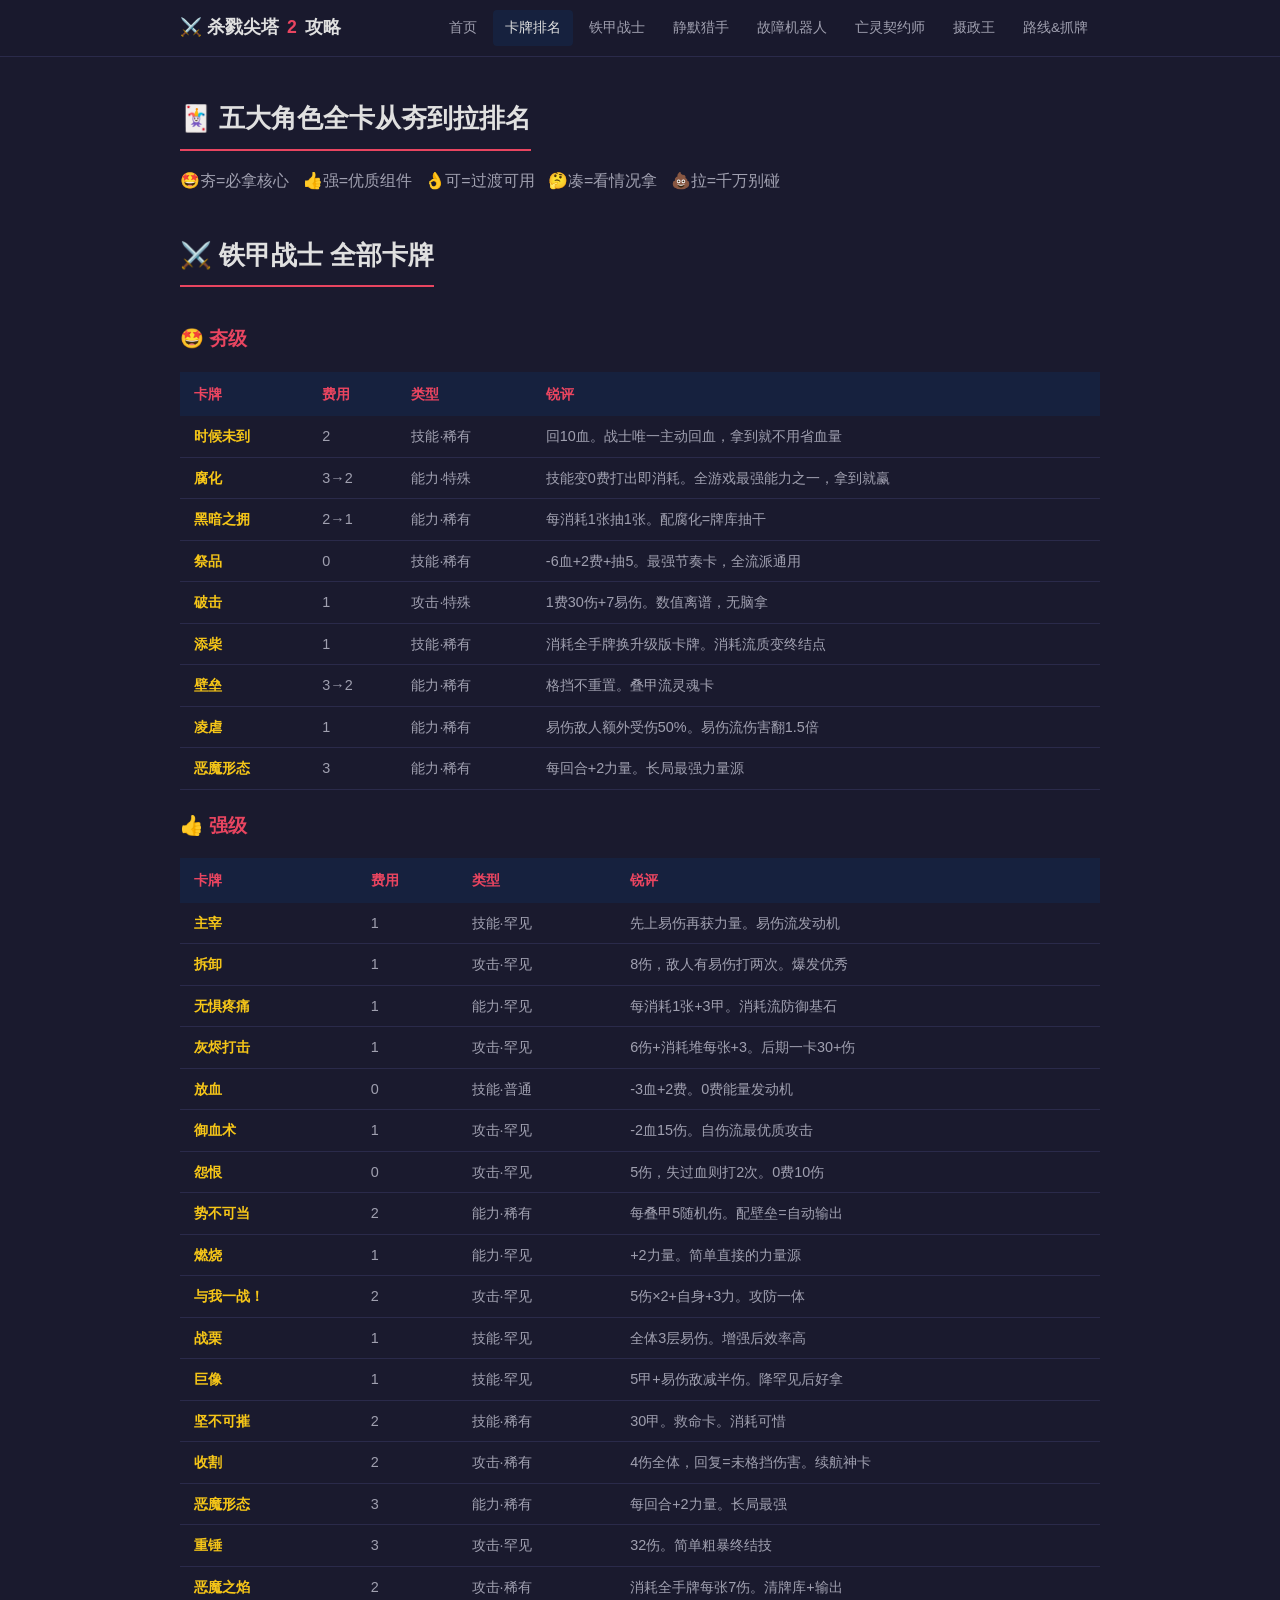
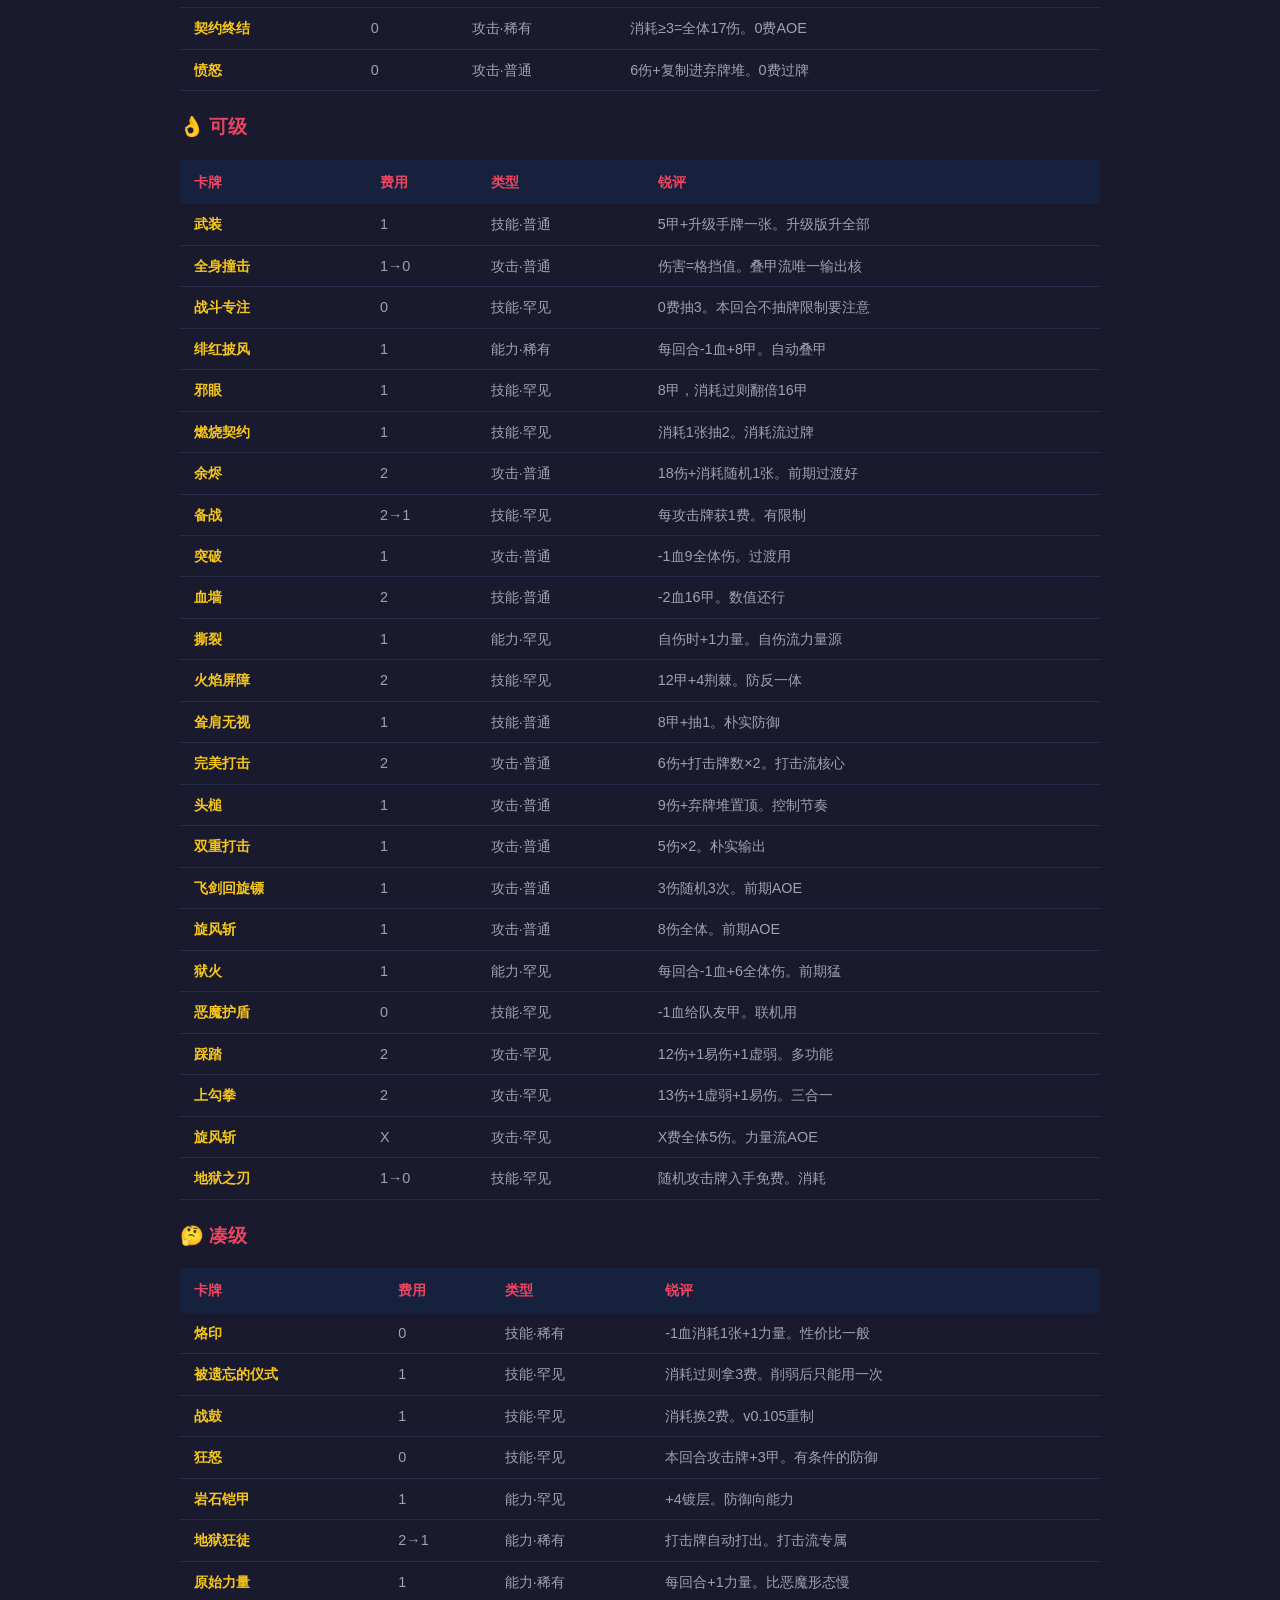
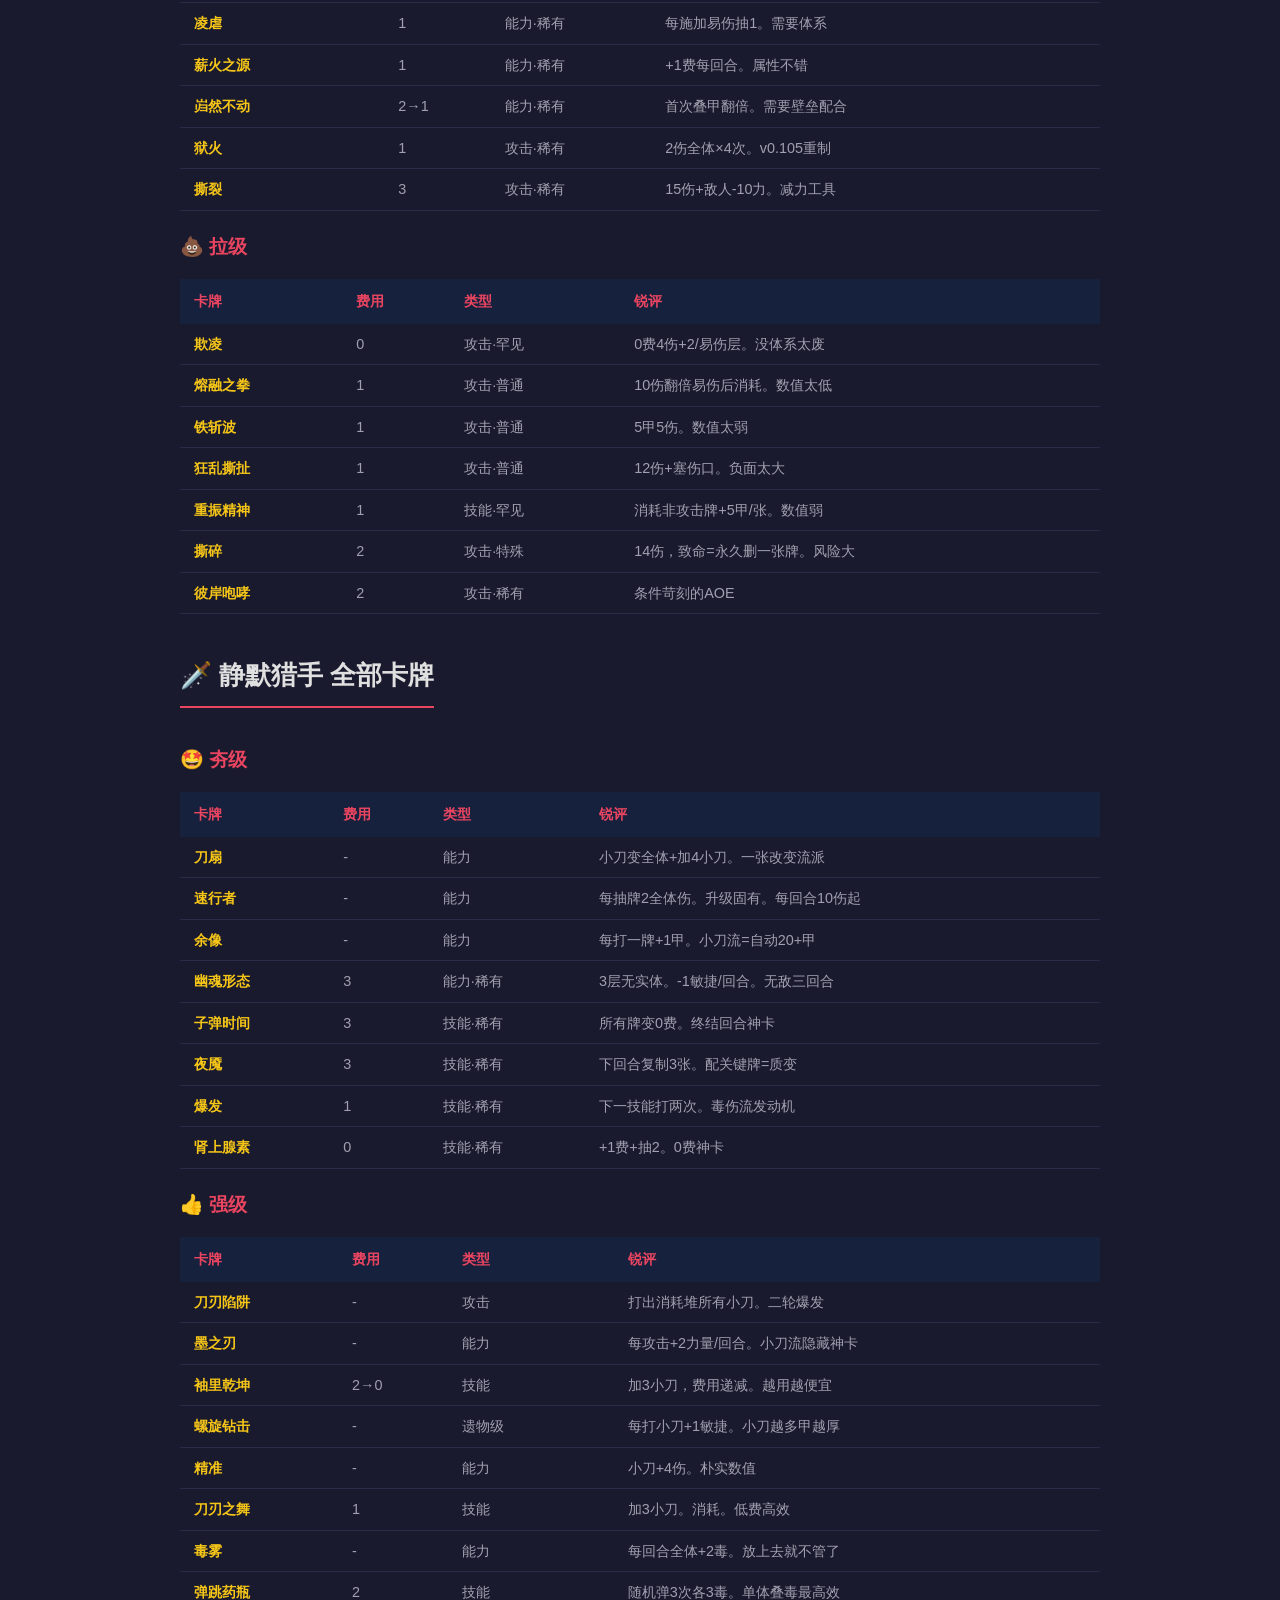
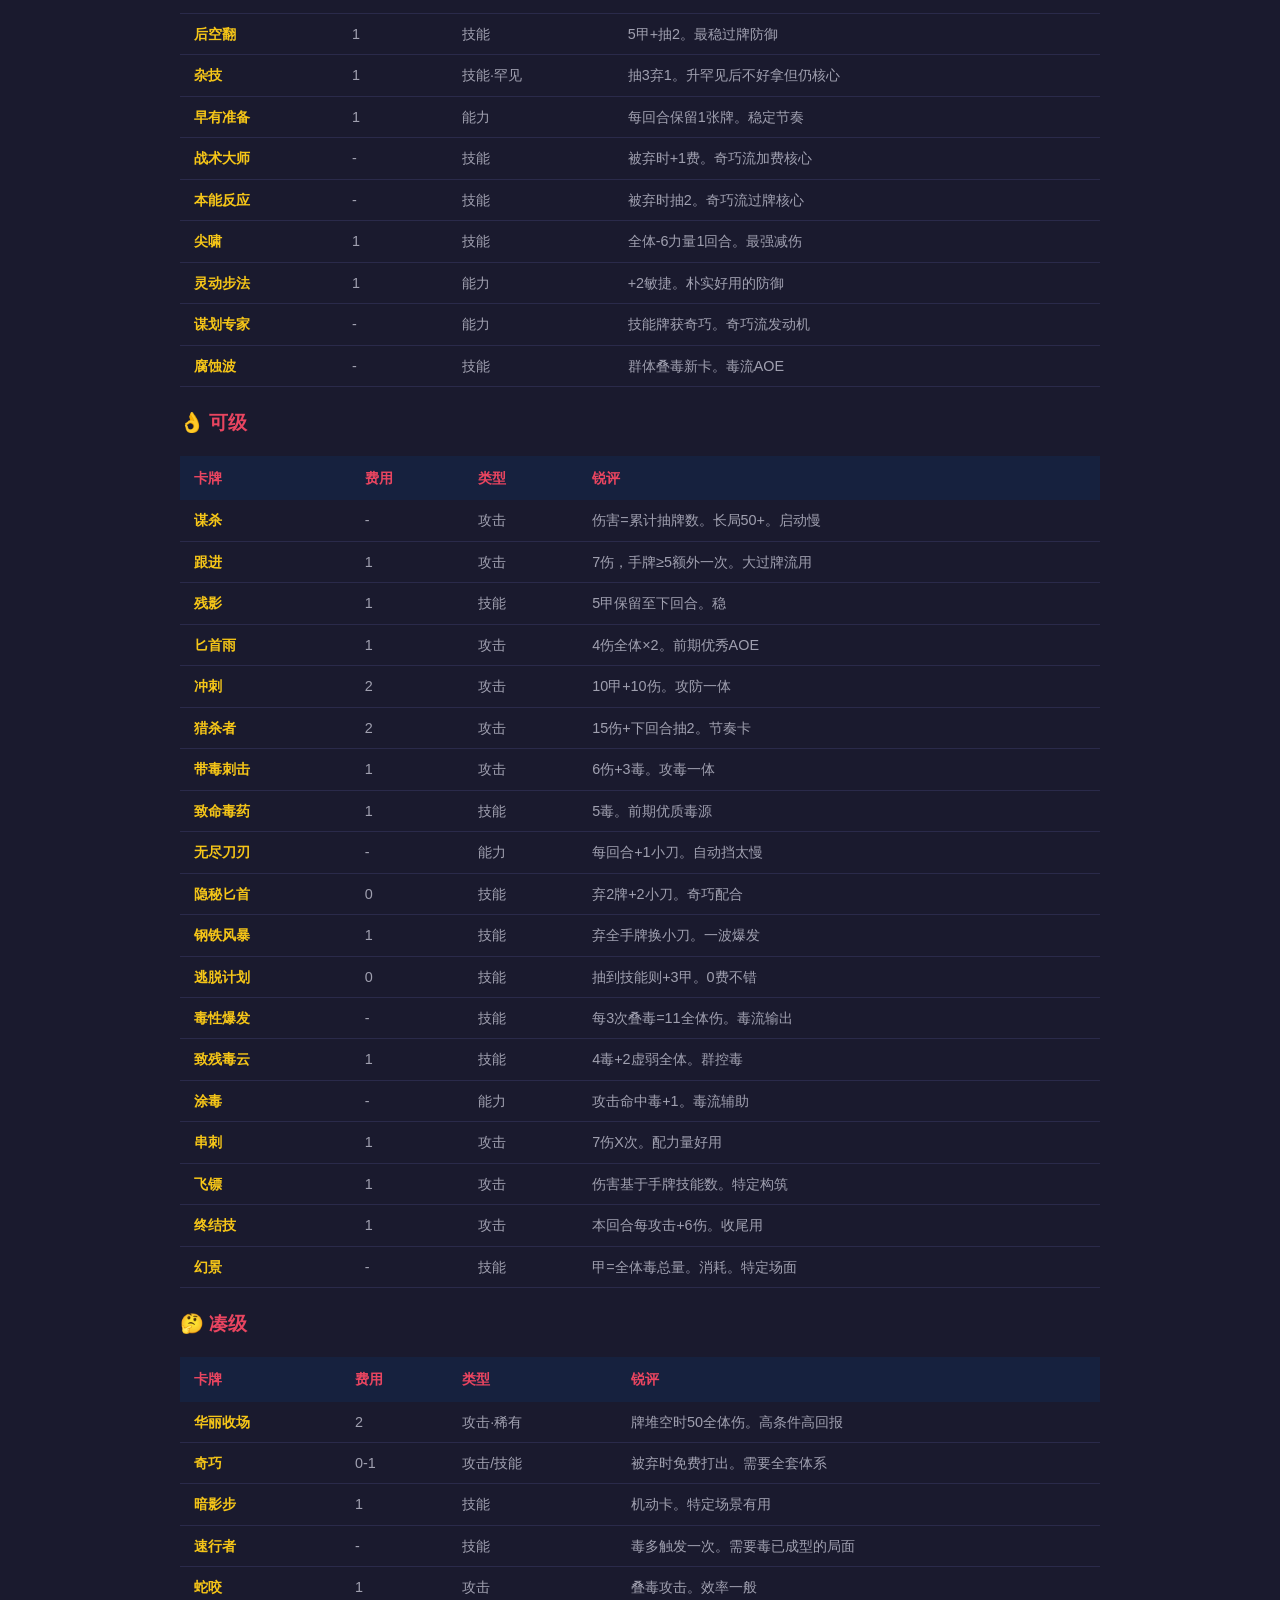
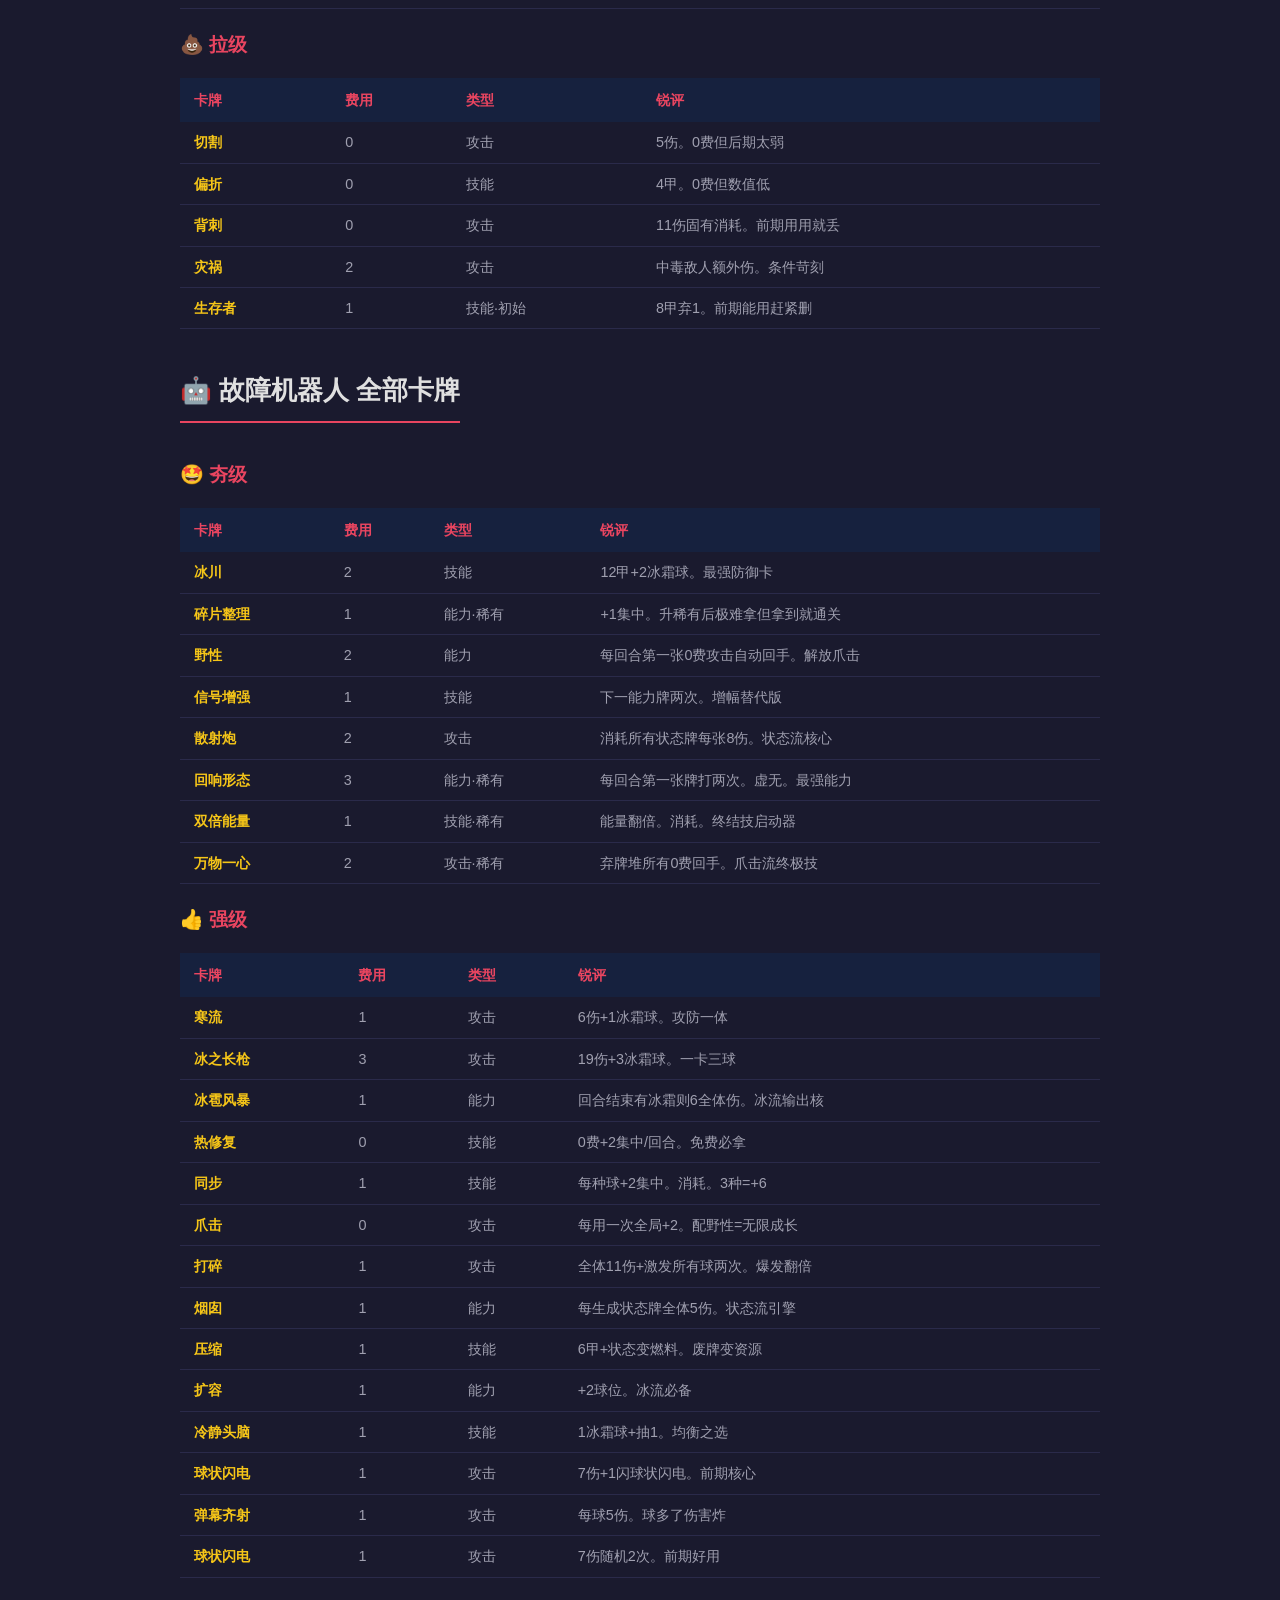
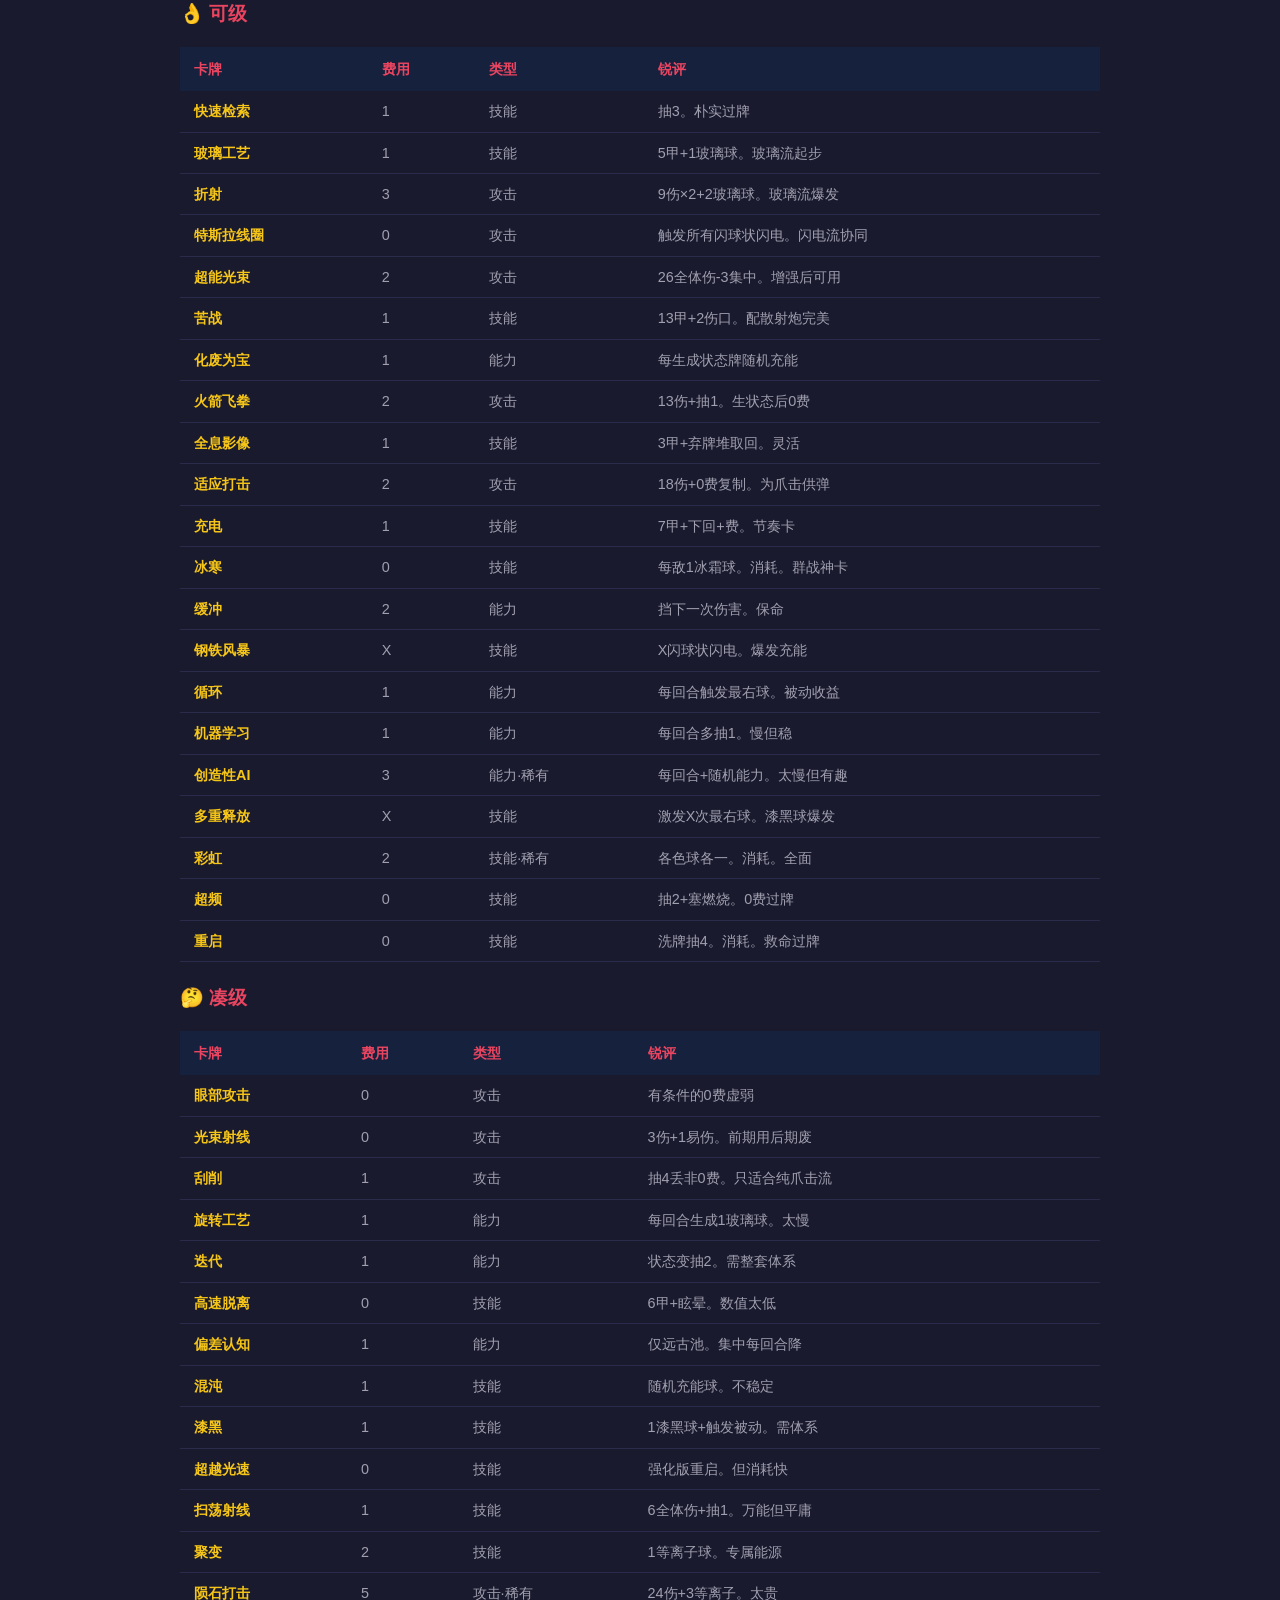
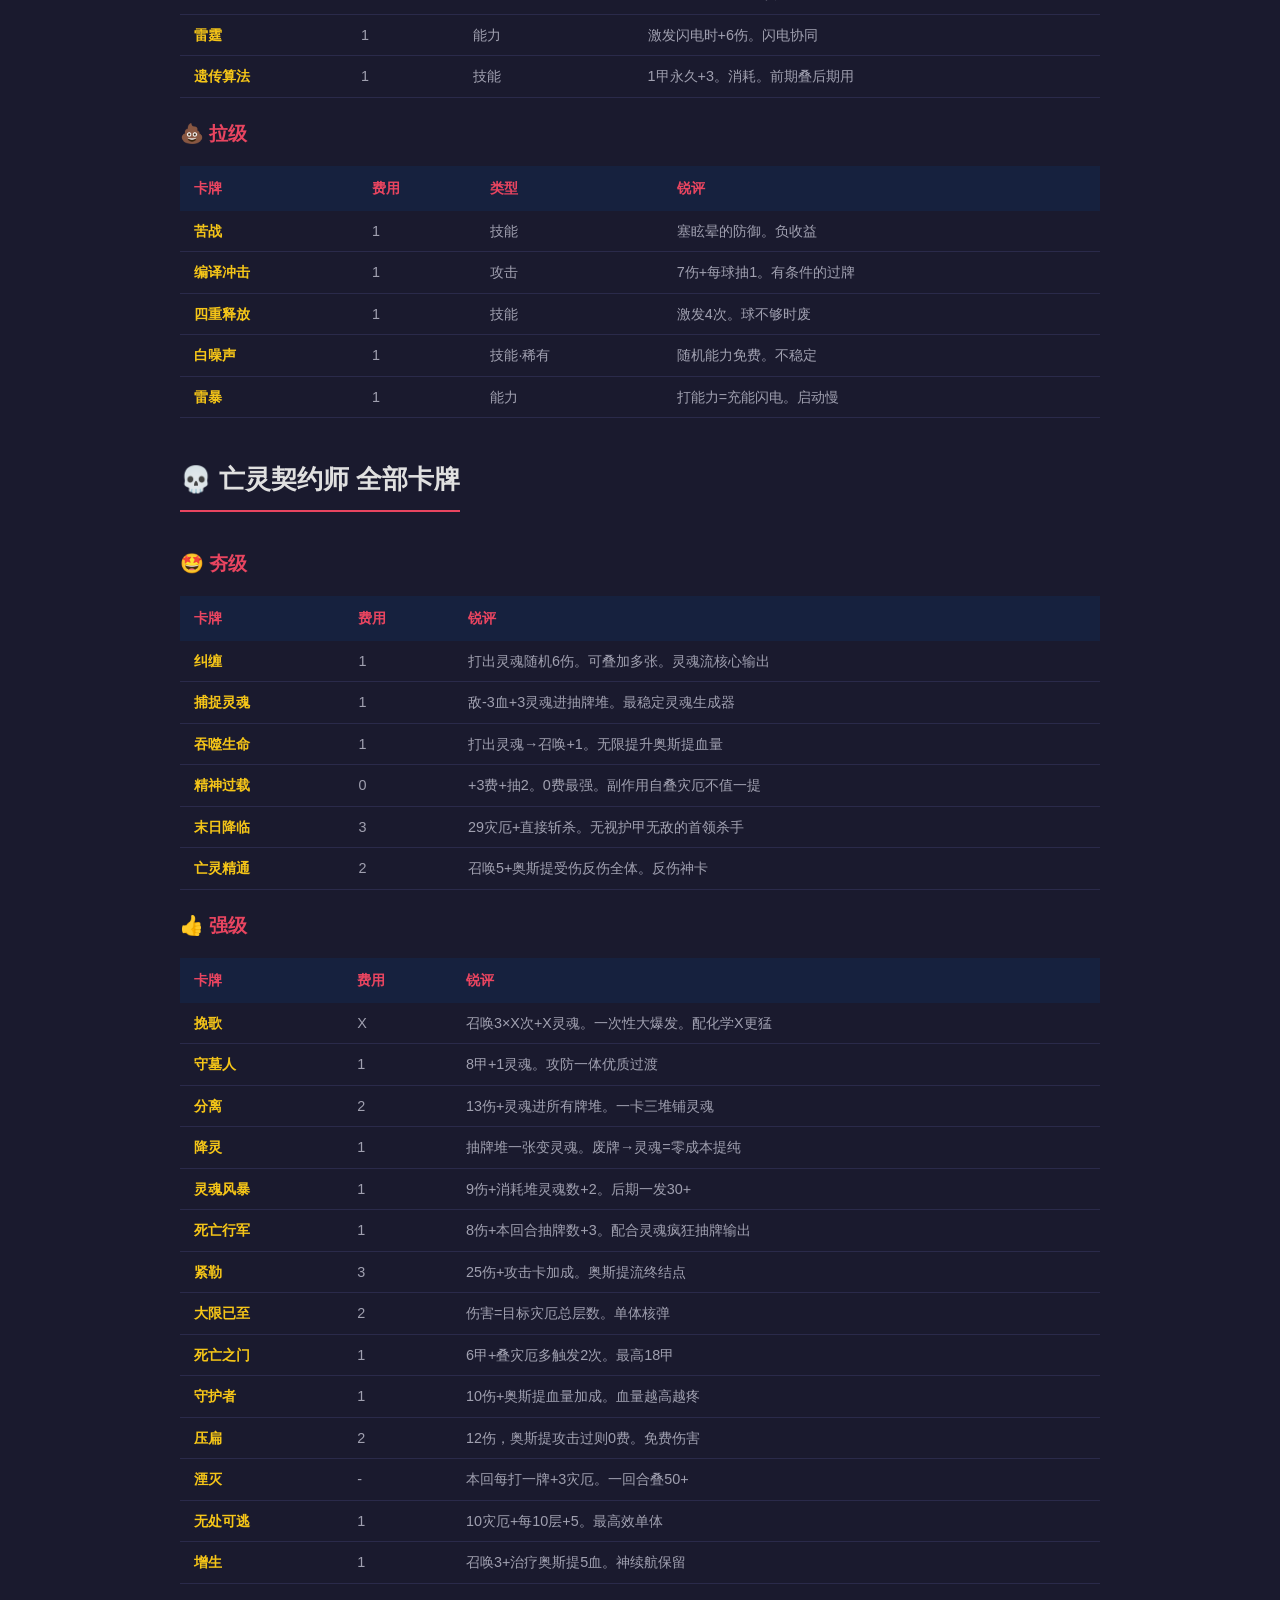
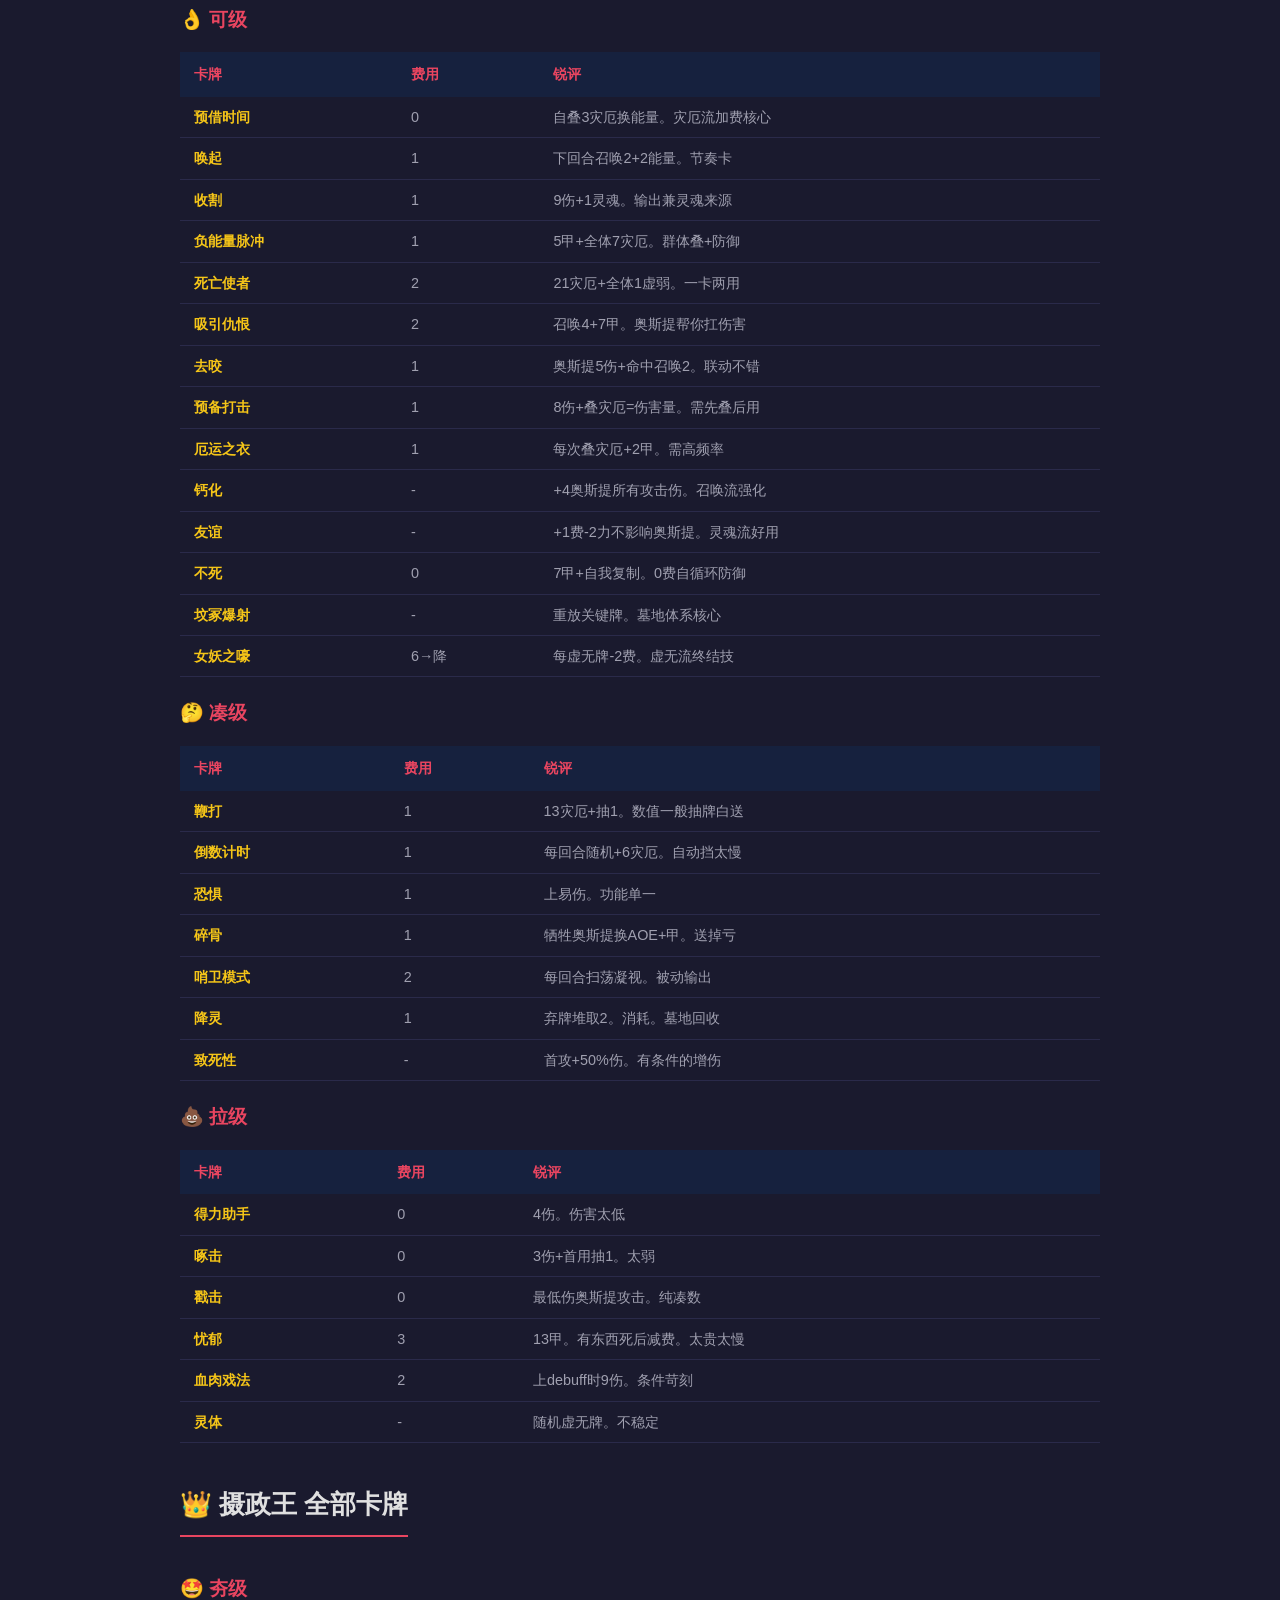
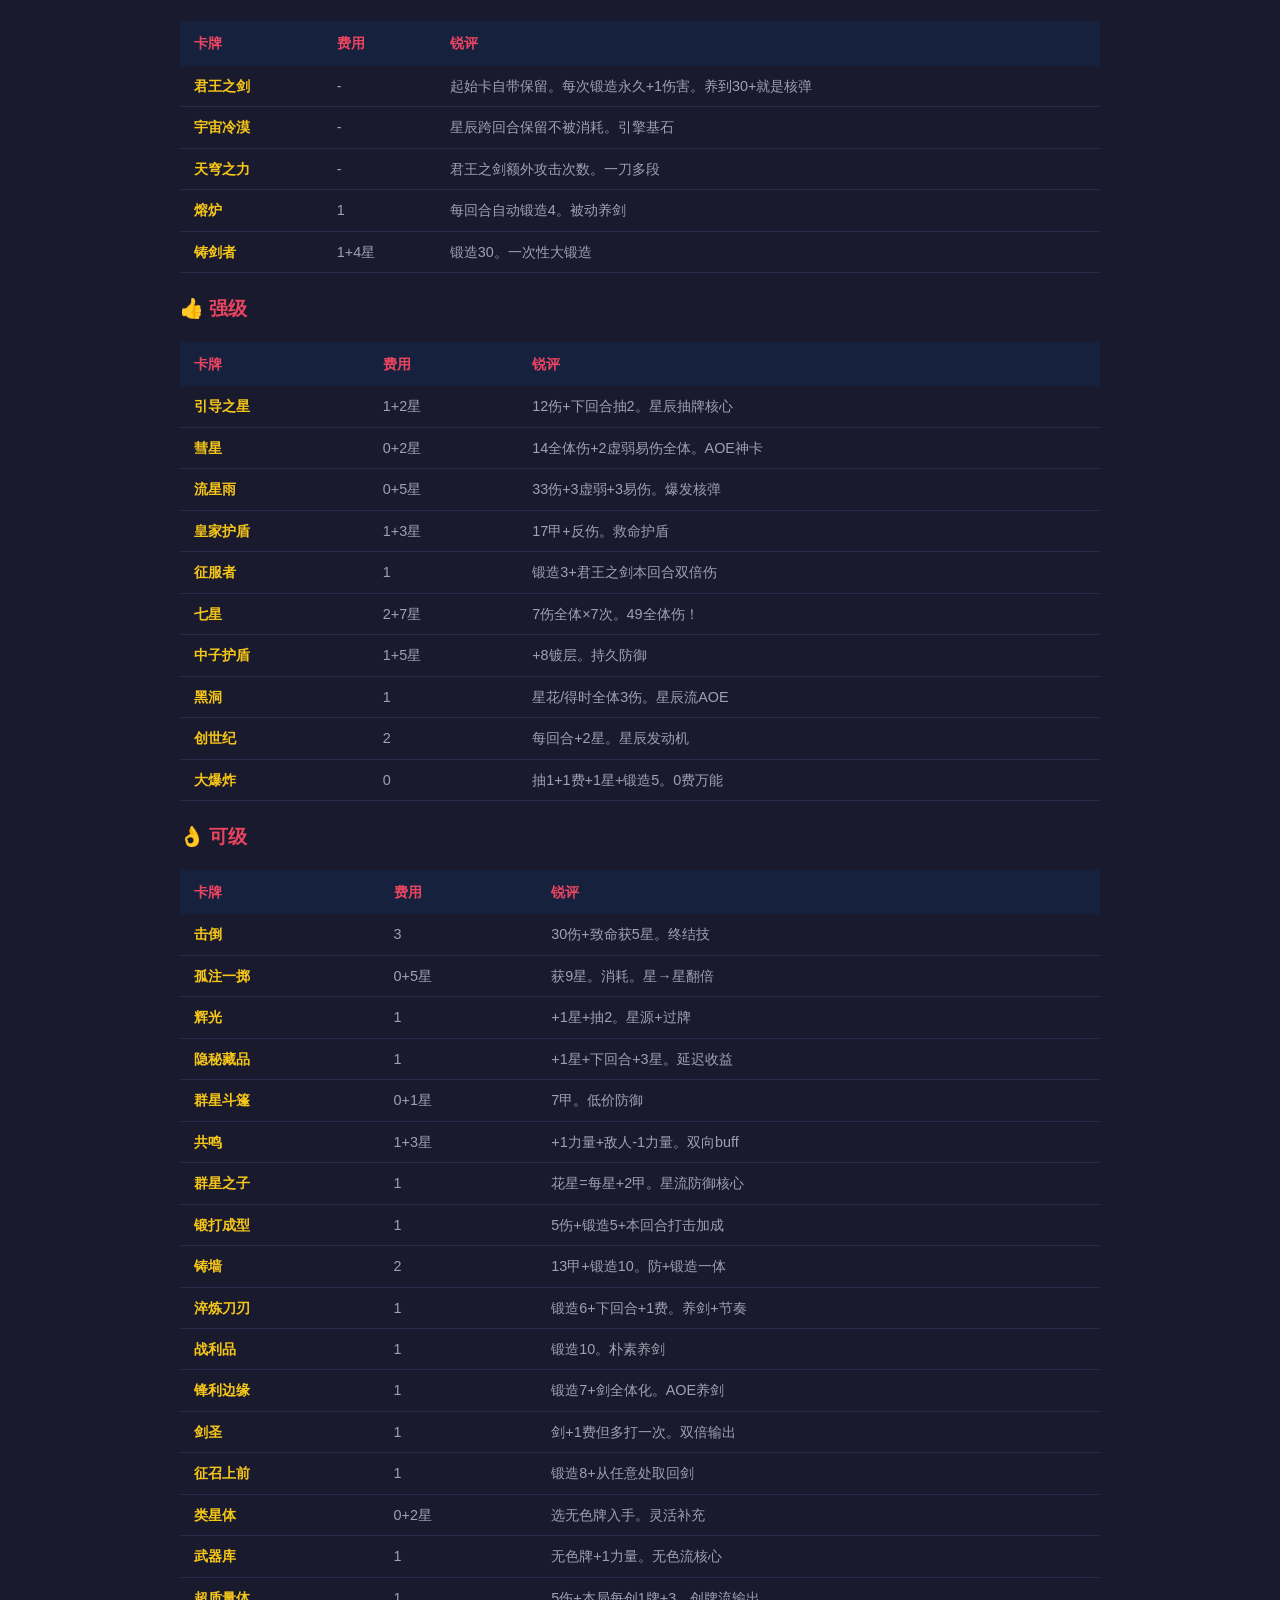
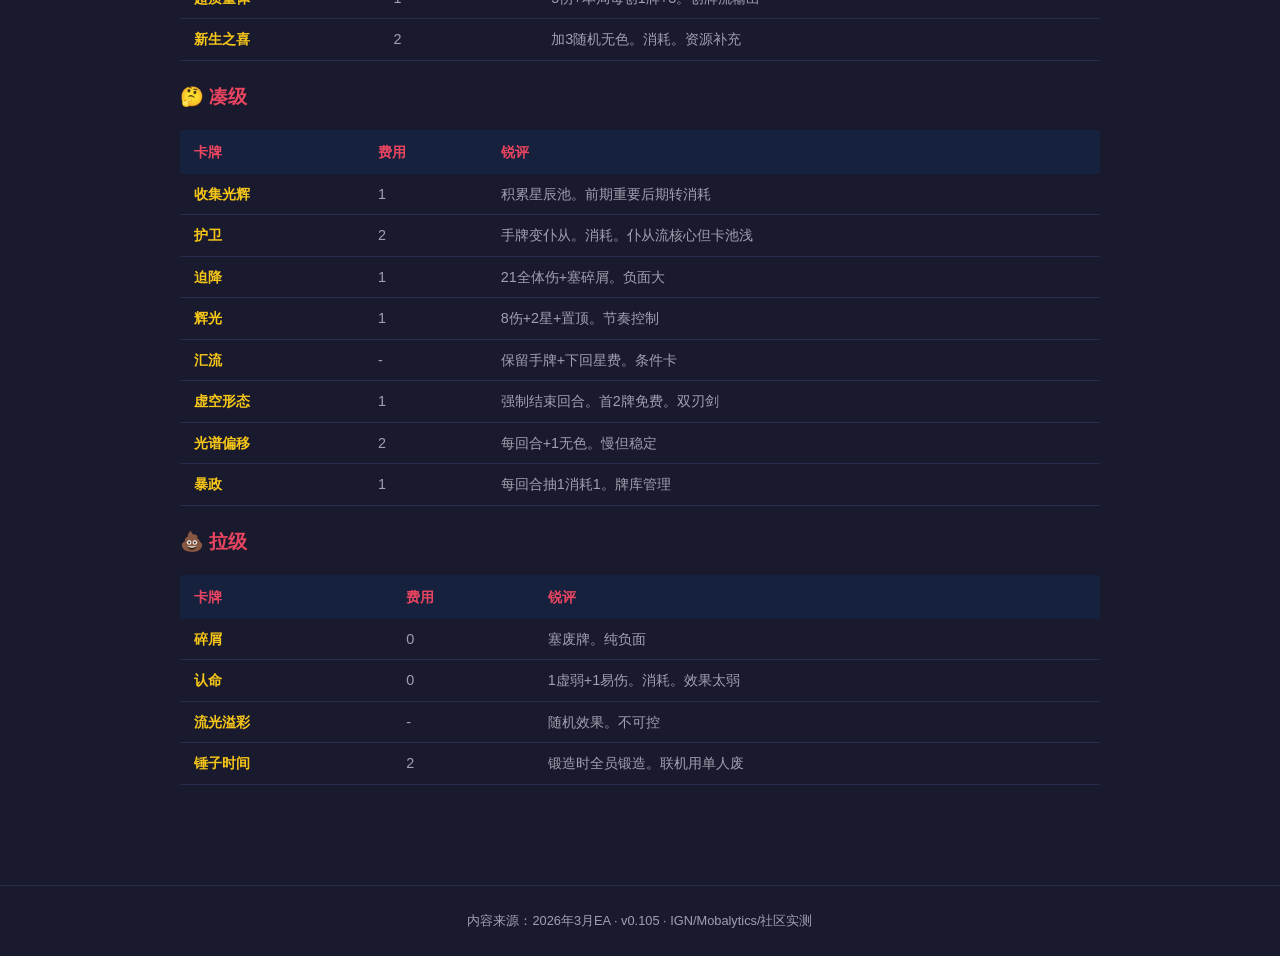
==== commit 5638489e: "修正关键翻译：Dominate→主宰、Juggernaut→势不可当、Offering→祭品（按slaythespire2.gg ID验证）" ====
--- a/cards.html
+++ b/cards.html
@@ -35,14 +35,14 @@
 
 <h3>👍 强级</h3>
 <table class="card-table"><thead><tr><th>卡牌</th><th>费用</th><th>类型</th><th>锐评</th></tr></thead><tbody>
-<tr><td class="card-name">支配</td><td>1</td><td>技能·罕见</td><td>先上易伤再获力量。易伤流发动机</td></tr>
+<tr><td class="card-name">主宰</td><td>1</td><td>技能·罕见</td><td>先上易伤再获力量。易伤流发动机</td></tr>
 <tr><td class="card-name">拆卸</td><td>1</td><td>攻击·罕见</td><td>8伤，敌人有易伤打两次。爆发优秀</td></tr>
 <tr><td class="card-name">无惧疼痛</td><td>1</td><td>能力·罕见</td><td>每消耗1张+3甲。消耗流防御基石</td></tr>
 <tr><td class="card-name">灰烬打击</td><td>1</td><td>攻击·罕见</td><td>6伤+消耗堆每张+3。后期一卡30+伤</td></tr>
 <tr><td class="card-name">放血</td><td>0</td><td>技能·普通</td><td>-3血+2费。0费能量发动机</td></tr>
 <tr><td class="card-name">御血术</td><td>1</td><td>攻击·罕见</td><td>-2血15伤。自伤流最优质攻击</td></tr>
 <tr><td class="card-name">怨恨</td><td>0</td><td>攻击·罕见</td><td>5伤，失过血则打2次。0费10伤</td></tr>
-<tr><td class="card-name">主宰</td><td>2</td><td>能力·稀有</td><td>每叠甲5随机伤。配壁垒=自动输出</td></tr>
+<tr><td class="card-name">势不可当</td><td>2</td><td>能力·稀有</td><td>每叠甲5随机伤。配壁垒=自动输出</td></tr>
 <tr><td class="card-name">燃烧</td><td>1</td><td>能力·罕见</td><td>+2力量。简单直接的力量源</td></tr>
 <tr><td class="card-name">与我一战！</td><td>2</td><td>攻击·罕见</td><td>5伤×2+自身+3力。攻防一体</td></tr>
 <tr><td class="card-name">战栗</td><td>1</td><td>技能·罕见</td><td>全体3层易伤。增强后效率高</td></tr>
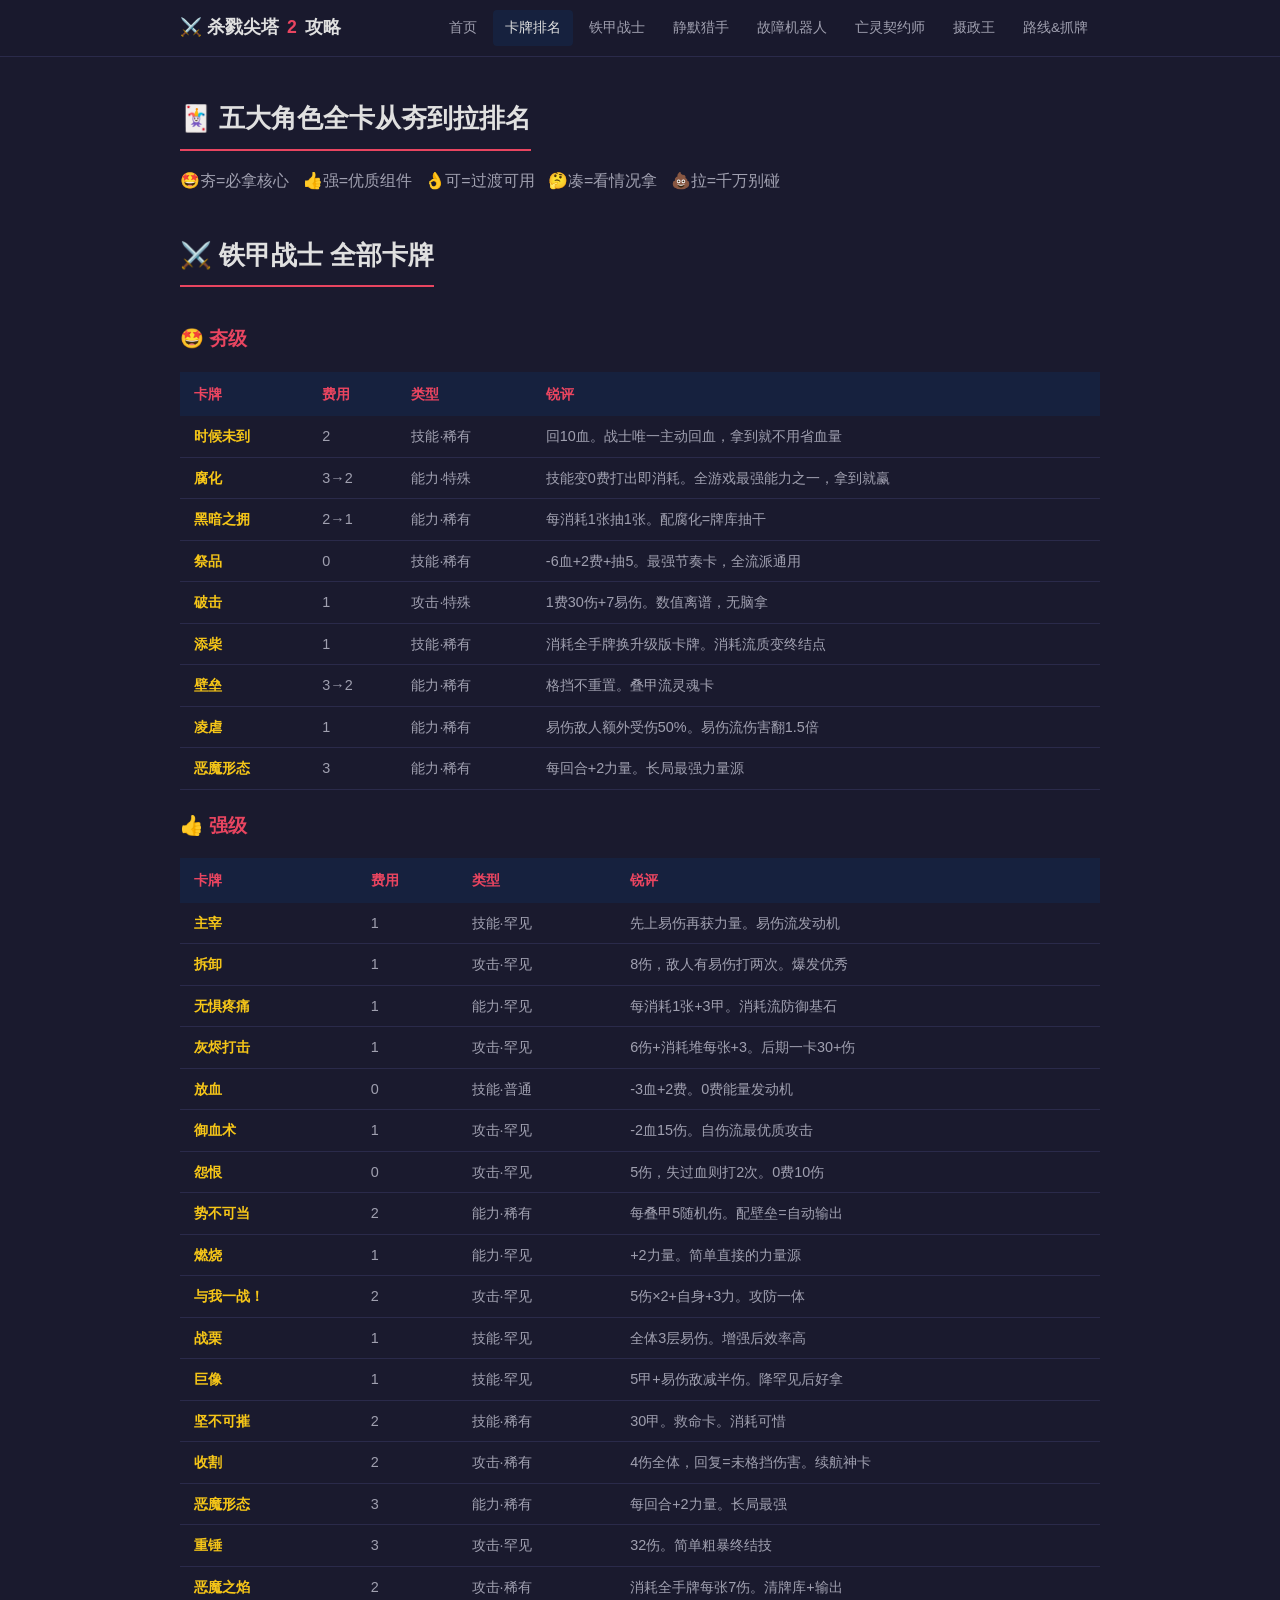
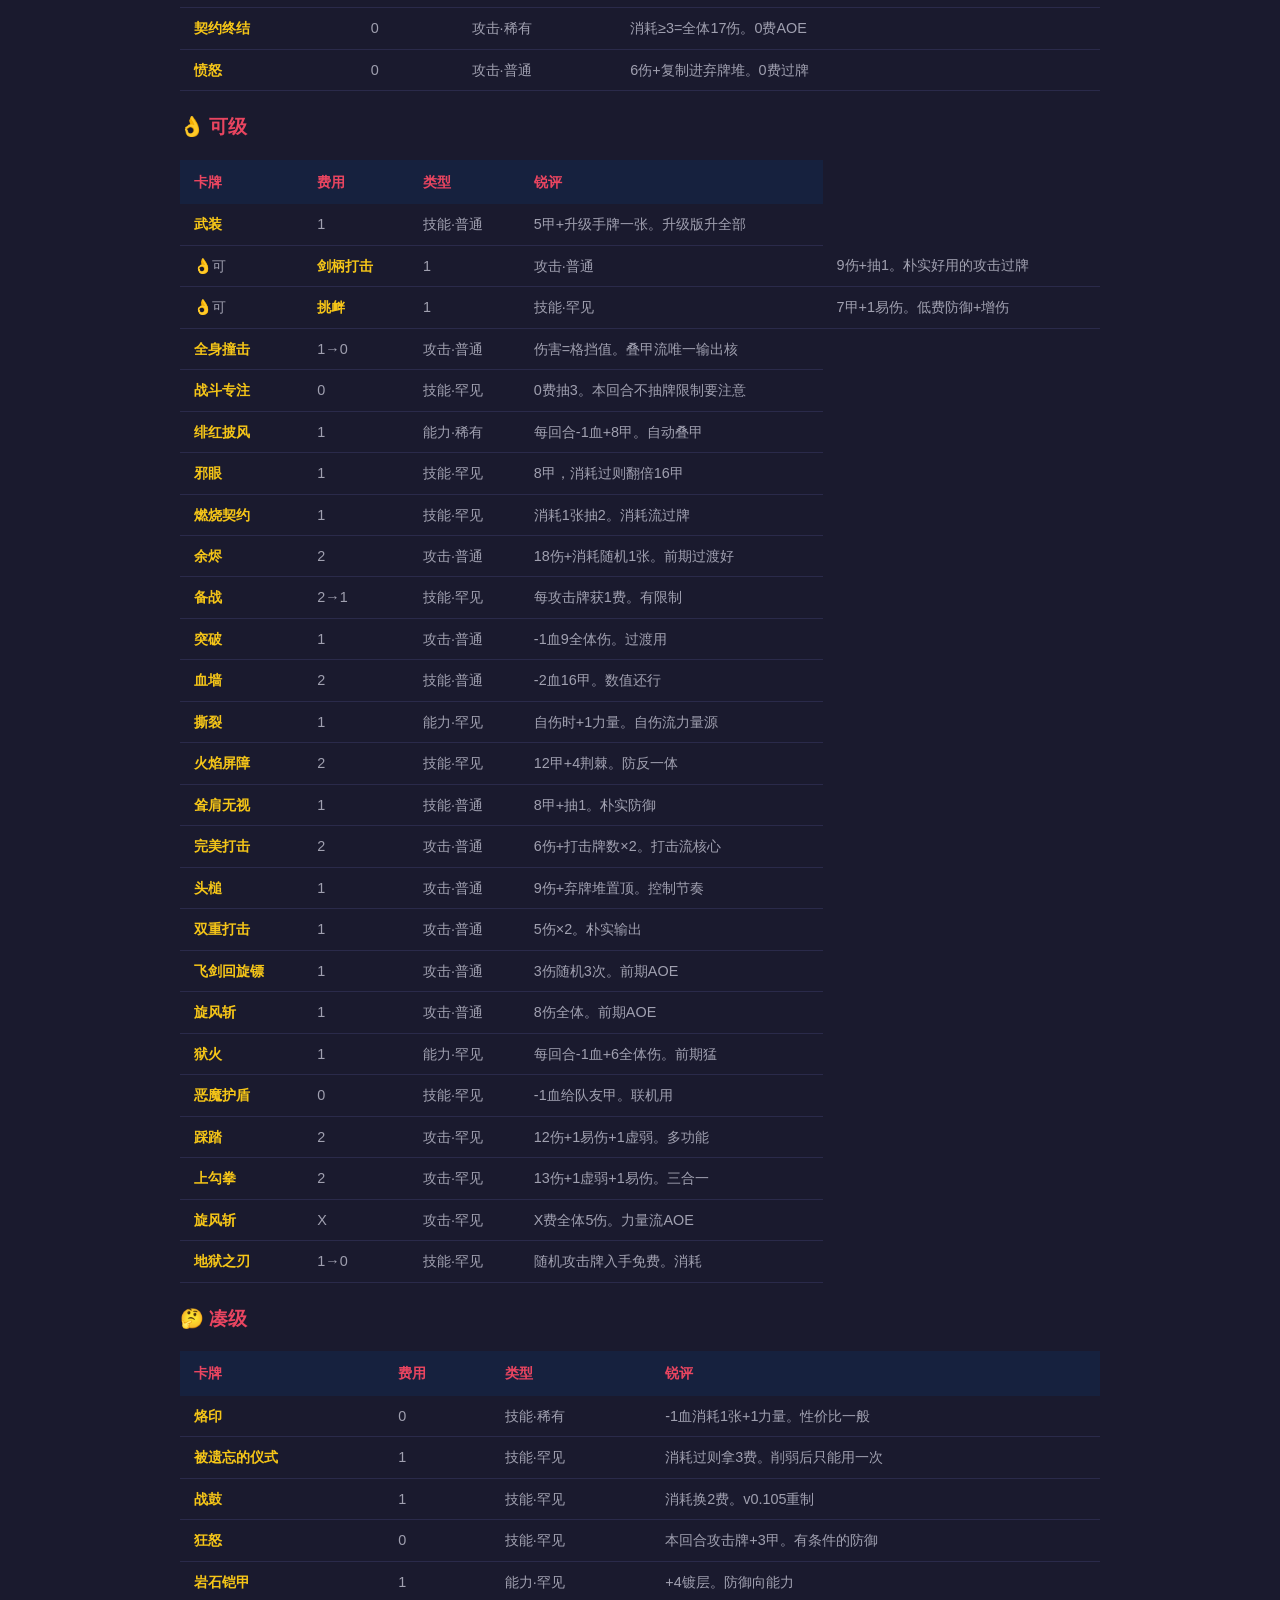
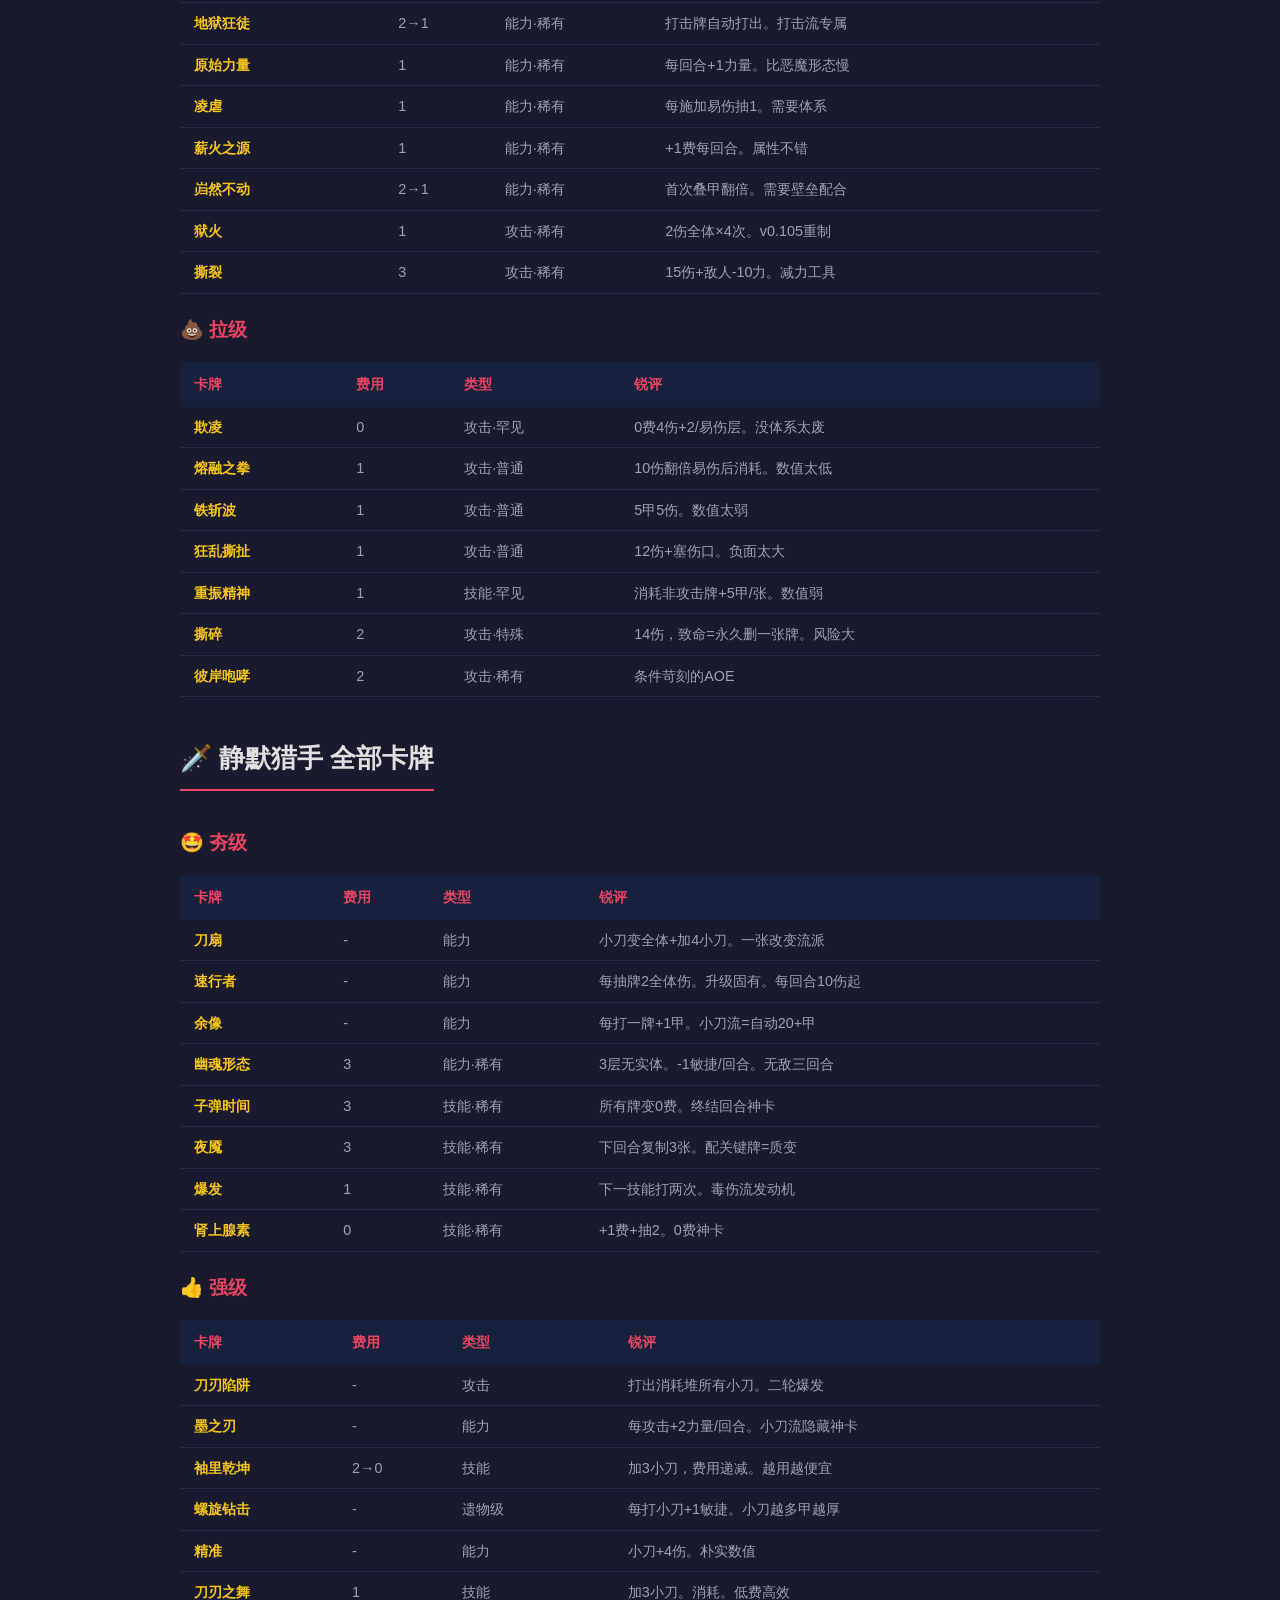
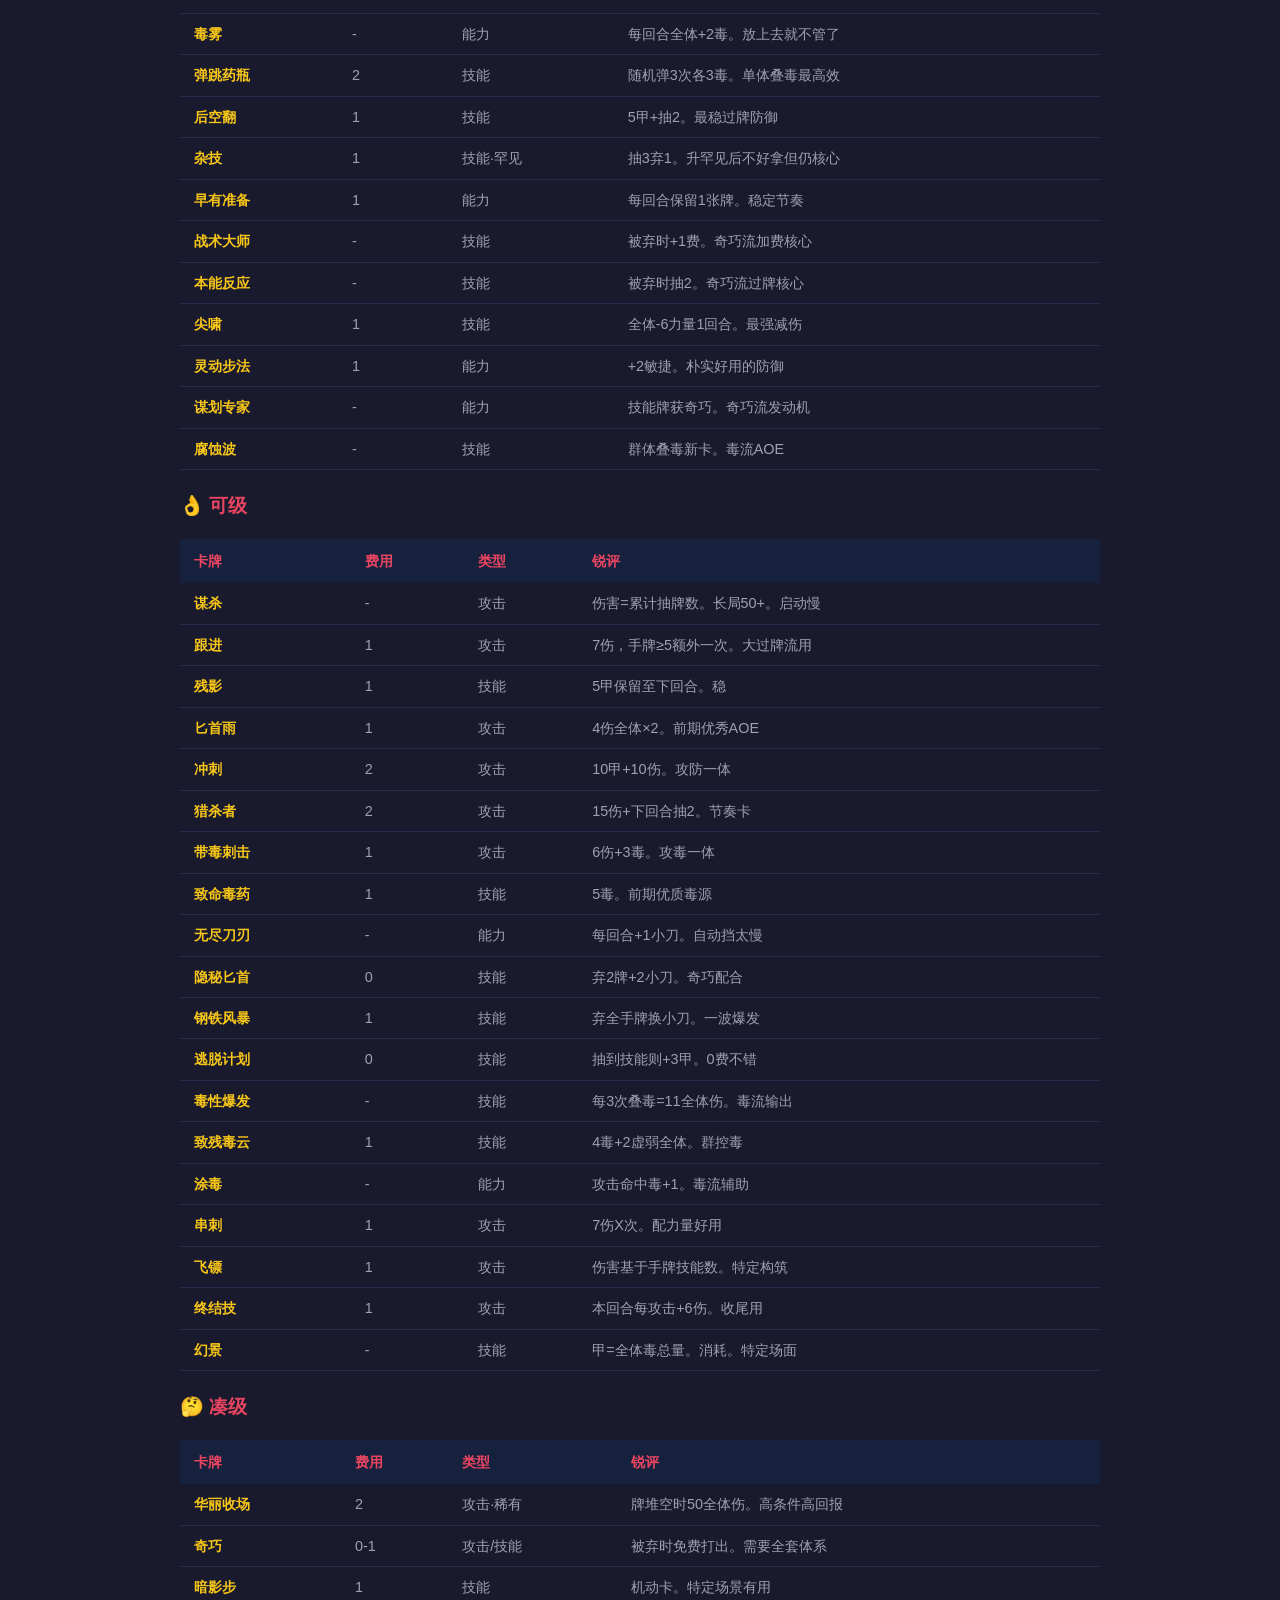
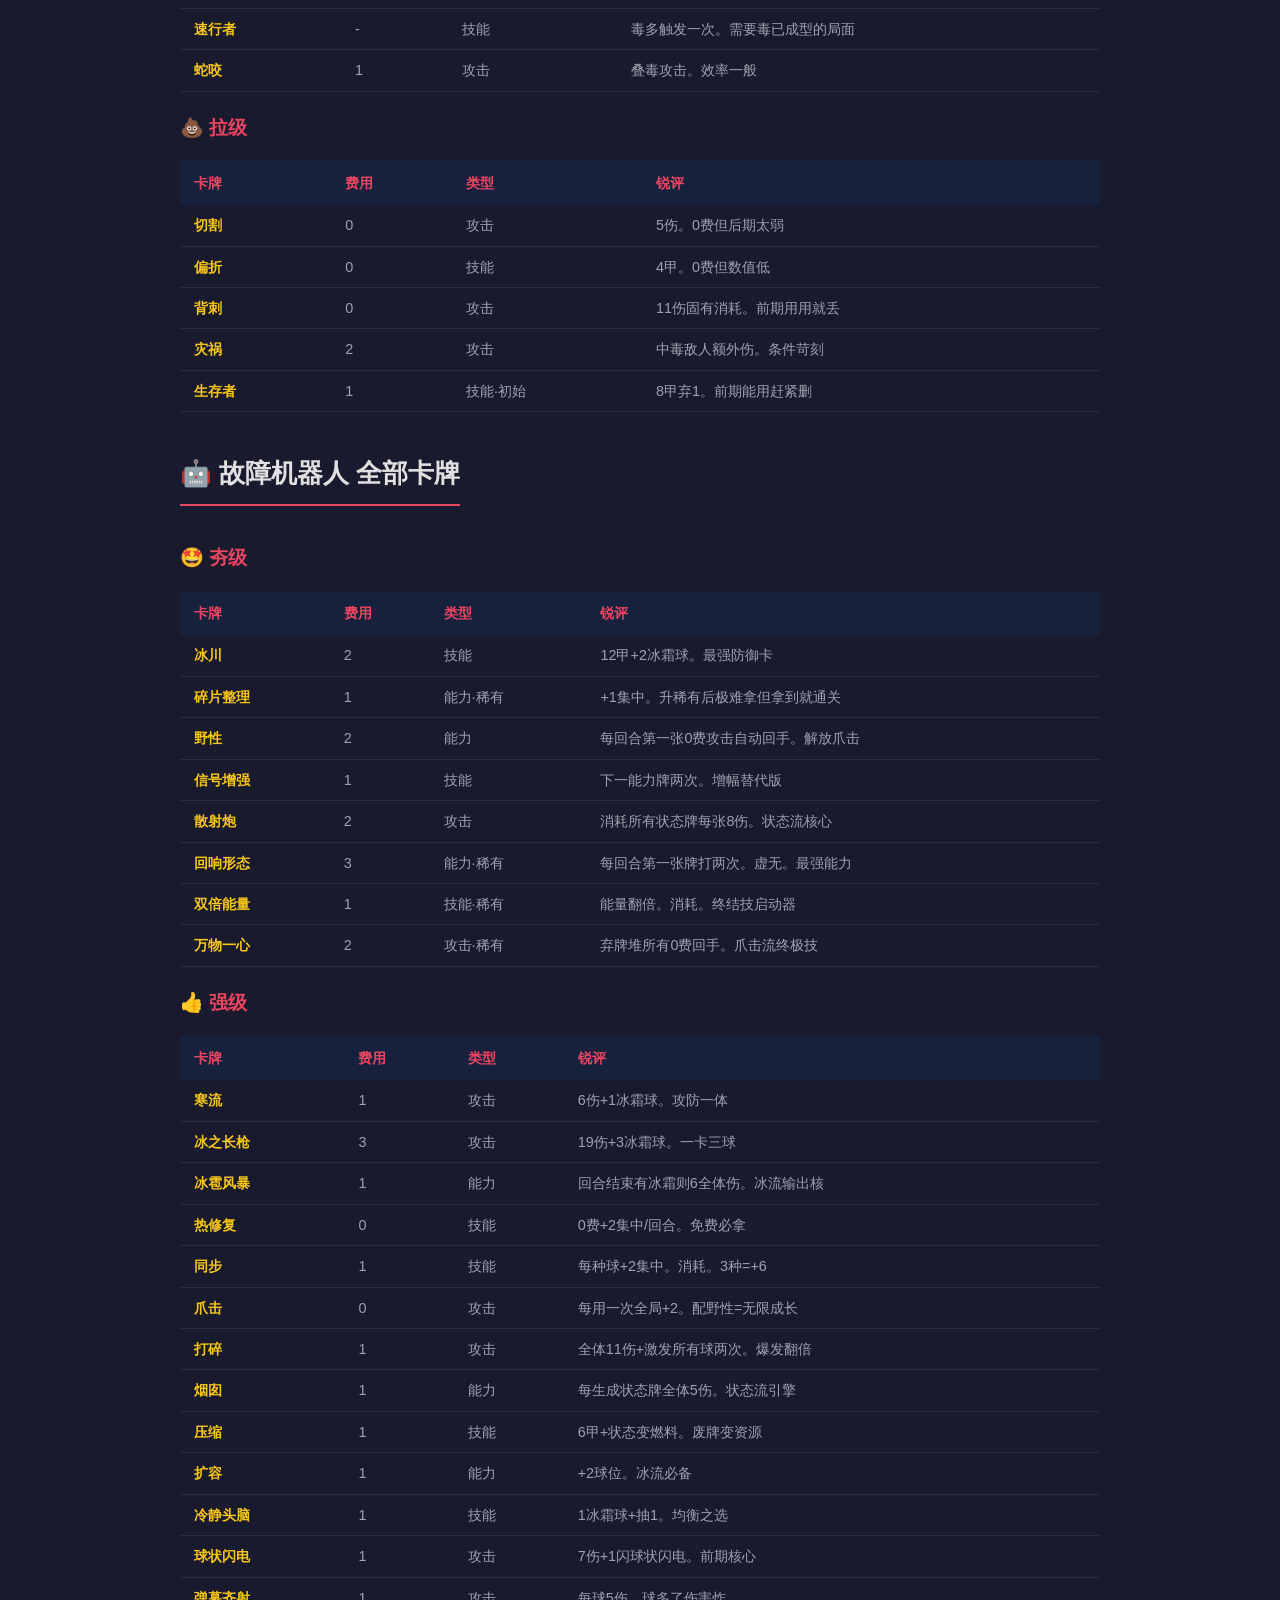
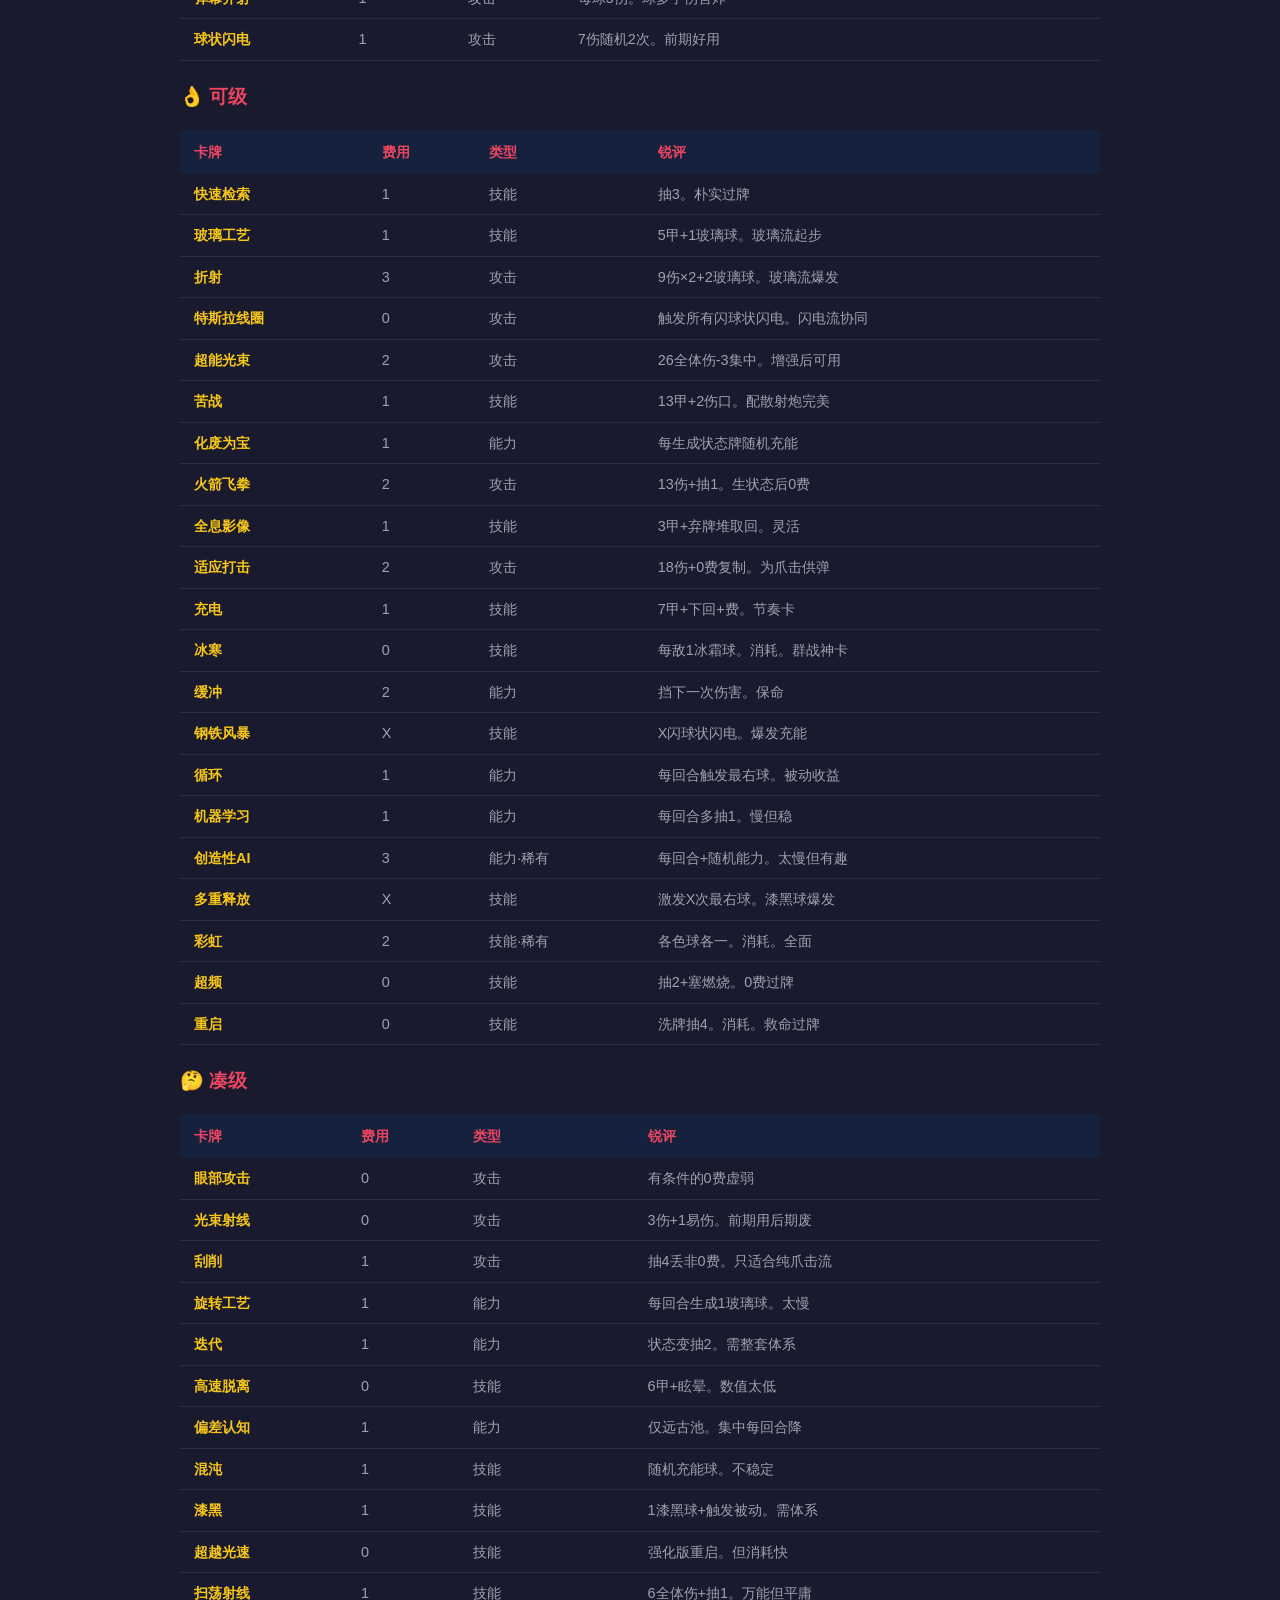
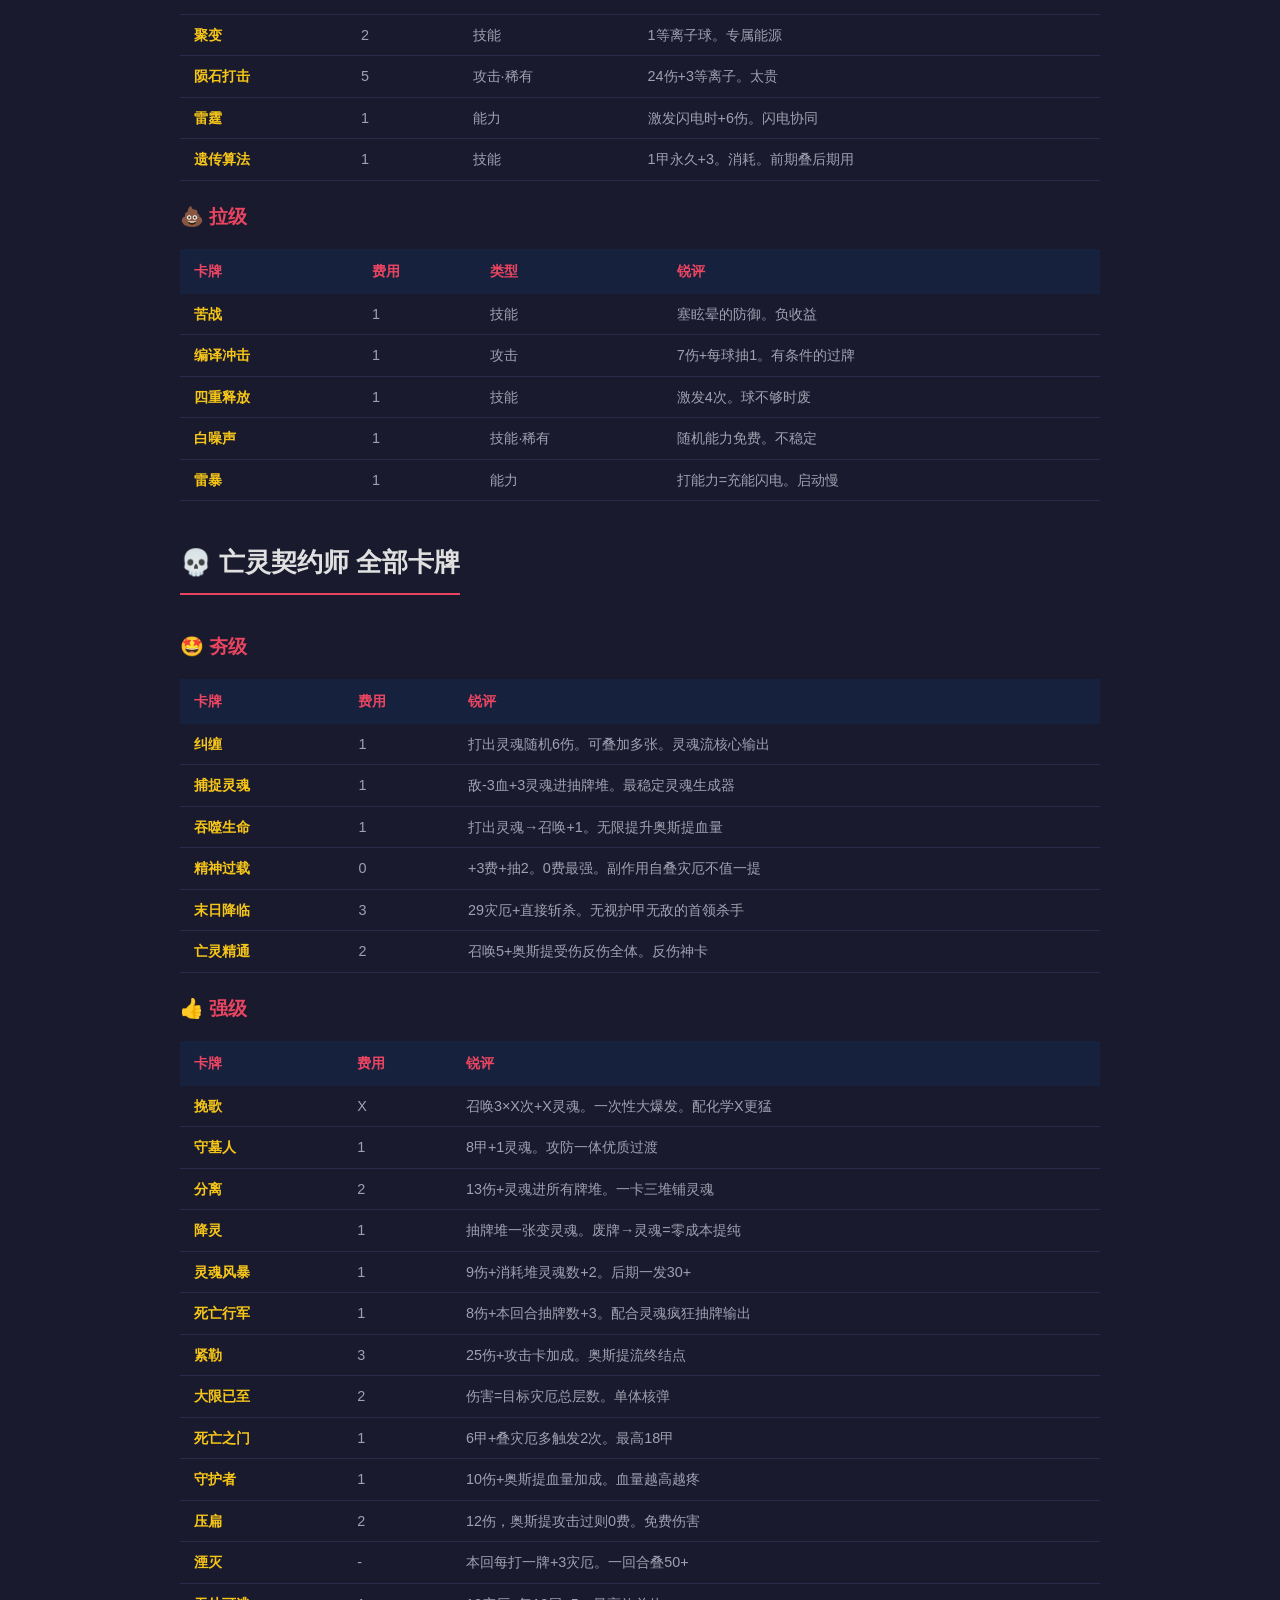
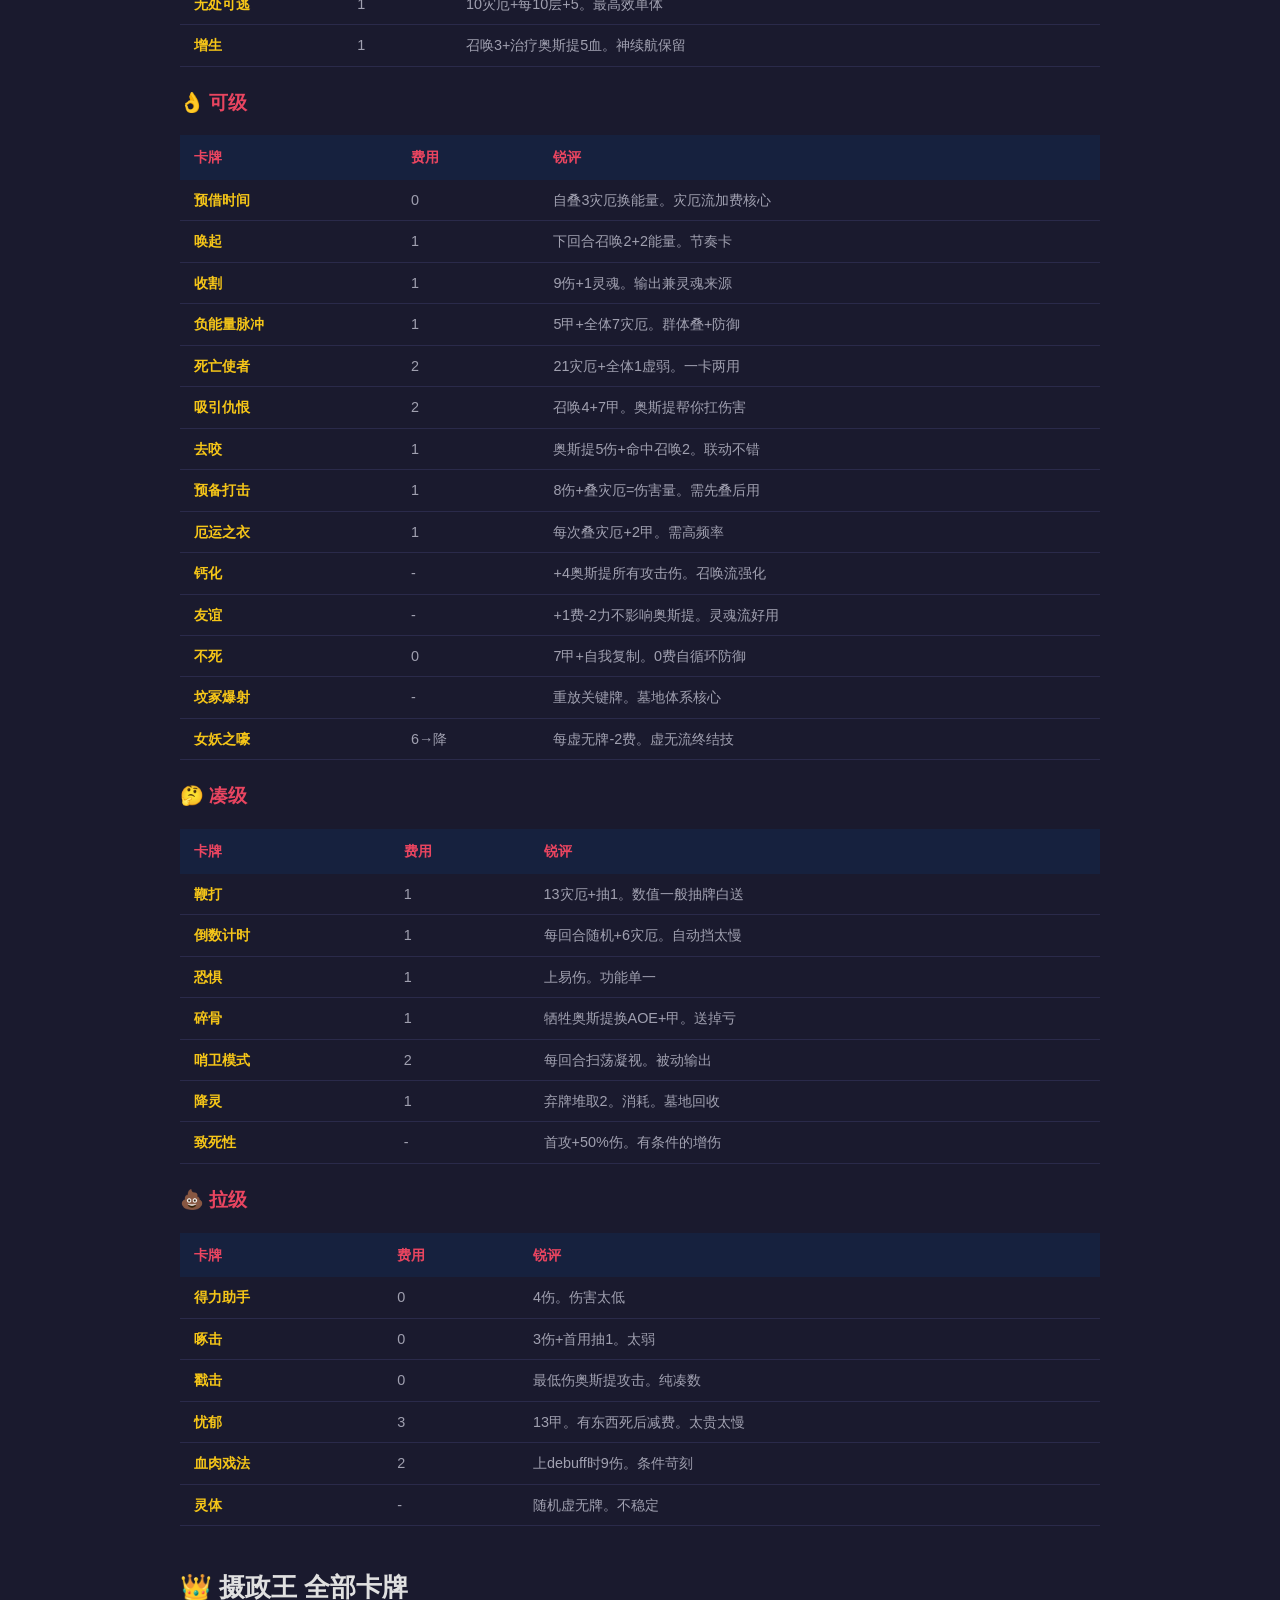
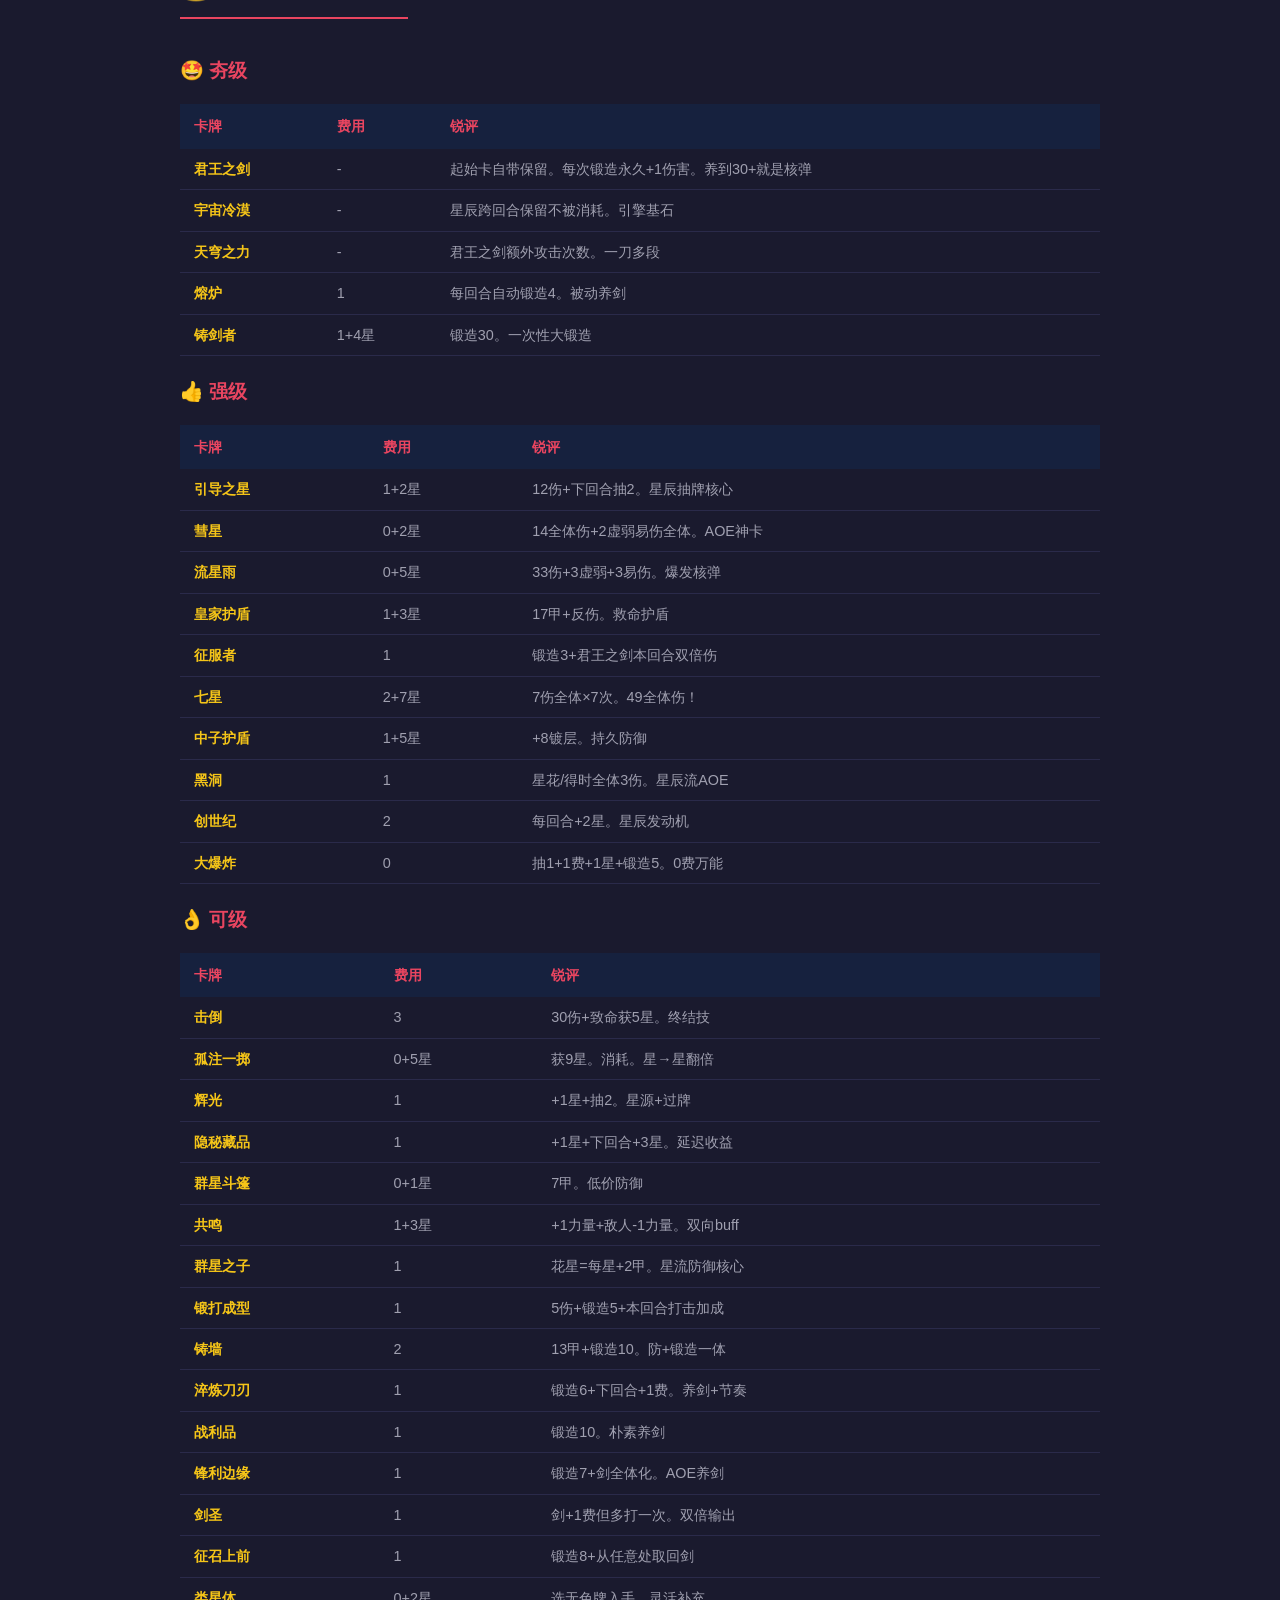
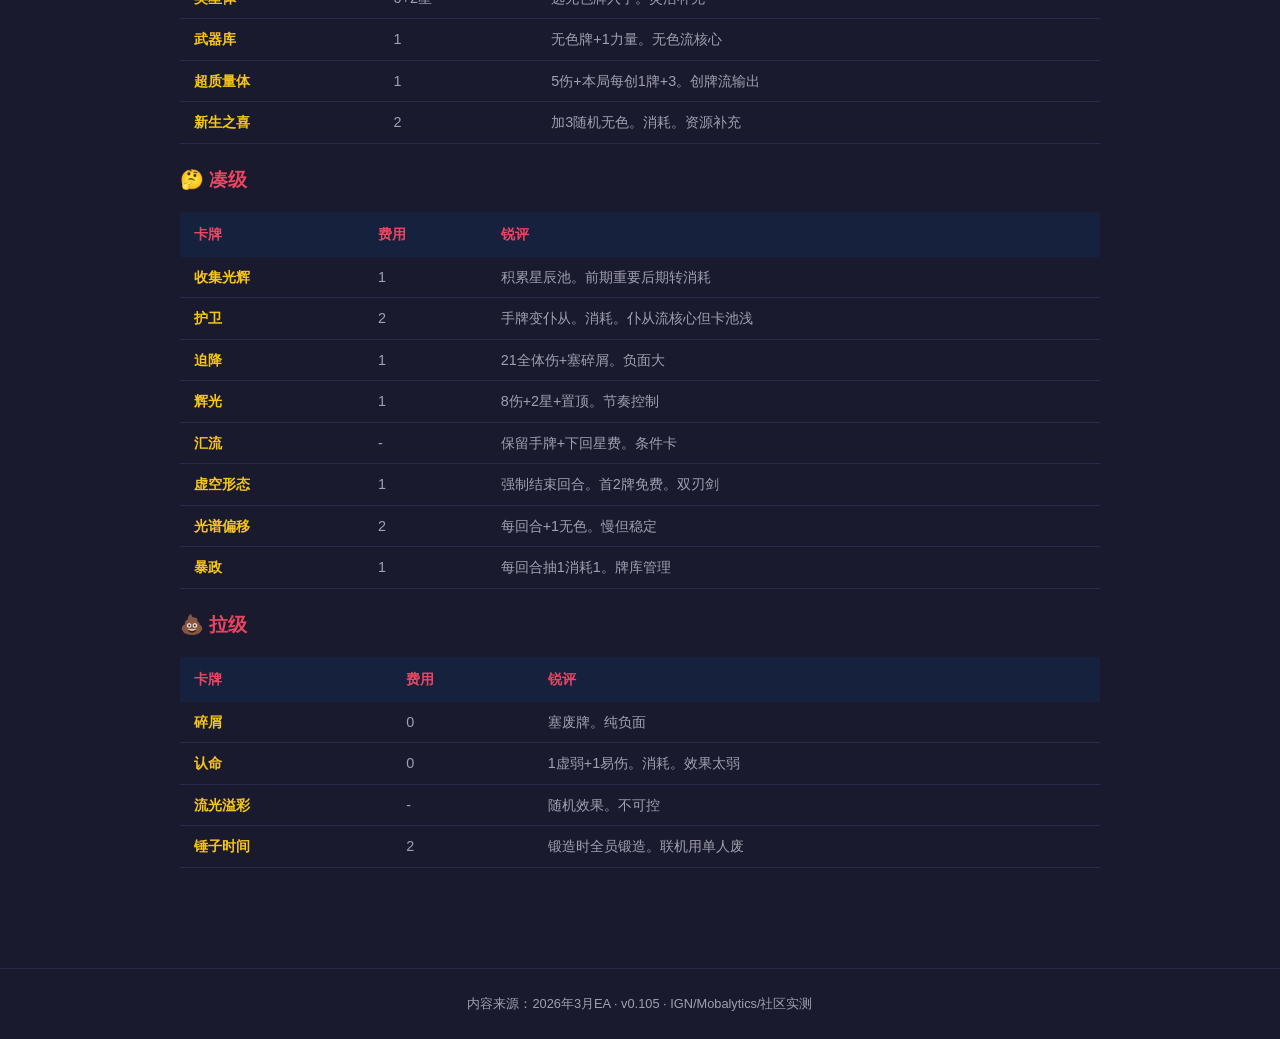
==== commit 640affc1: "补全缺失卡牌：剑柄打击、挑衅；修正Dominate→主宰、Juggernaut→势不可当、Offering→祭品" ====
--- a/cards.html
+++ b/cards.html
@@ -59,6 +59,8 @@
 <h3>👌 可级</h3>
 <table class="card-table"><thead><tr><th>卡牌</th><th>费用</th><th>类型</th><th>锐评</th></tr></thead><tbody>
 <tr><td class="card-name">武装</td><td>1</td><td>技能·普通</td><td>5甲+升级手牌一张。升级版升全部</td></tr>
+<tr><td>👌可</td><td class="card-name">剑柄打击</td><td>1</td><td>攻击·普通</td><td>9伤+抽1。朴实好用的攻击过牌</td></tr>
+<tr><td>👌可</td><td class="card-name">挑衅</td><td>1</td><td>技能·罕见</td><td>7甲+1易伤。低费防御+增伤</td></tr>
 <tr><td class="card-name">全身撞击</td><td>1→0</td><td>攻击·普通</td><td>伤害=格挡值。叠甲流唯一输出核</td></tr>
 <tr><td class="card-name">战斗专注</td><td>0</td><td>技能·罕见</td><td>0费抽3。本回合不抽牌限制要注意</td></tr>
 <tr><td class="card-name">绯红披风</td><td>1</td><td>能力·稀有</td><td>每回合-1血+8甲。自动叠甲</td></tr>
